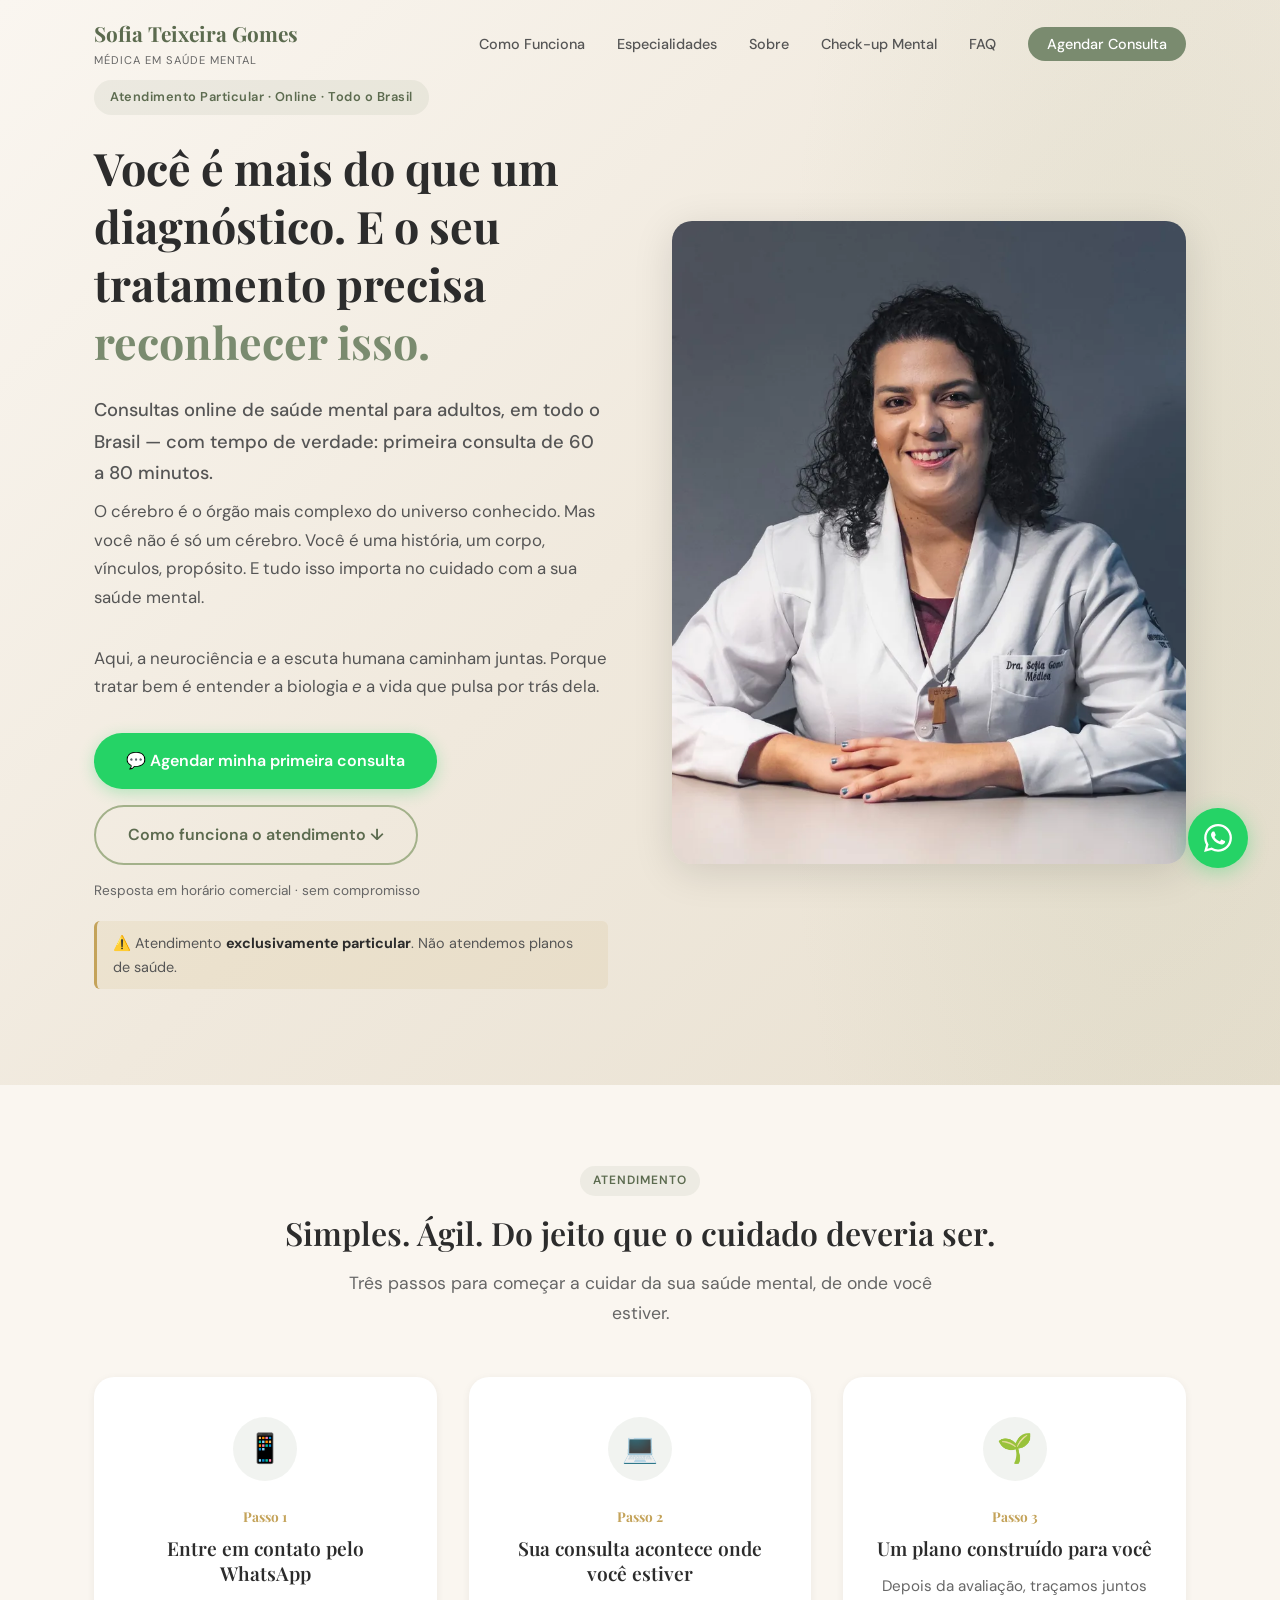
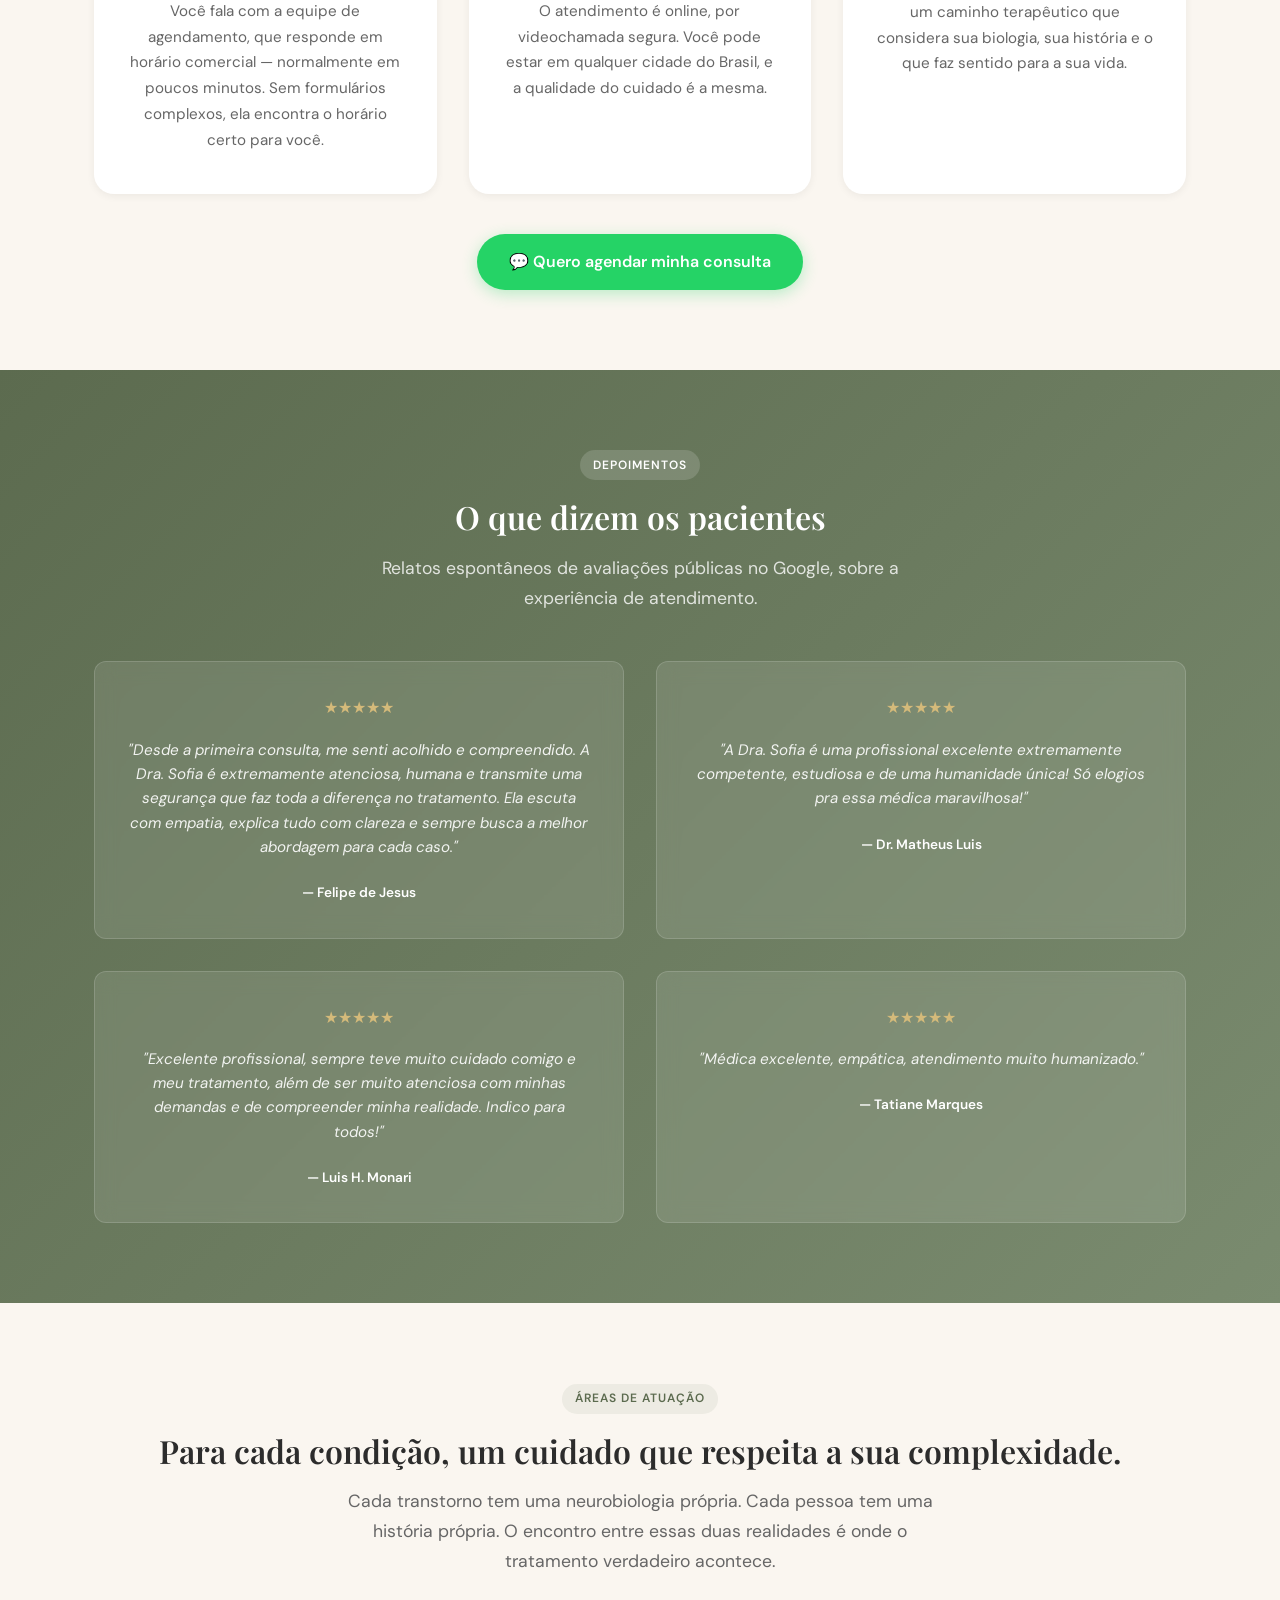
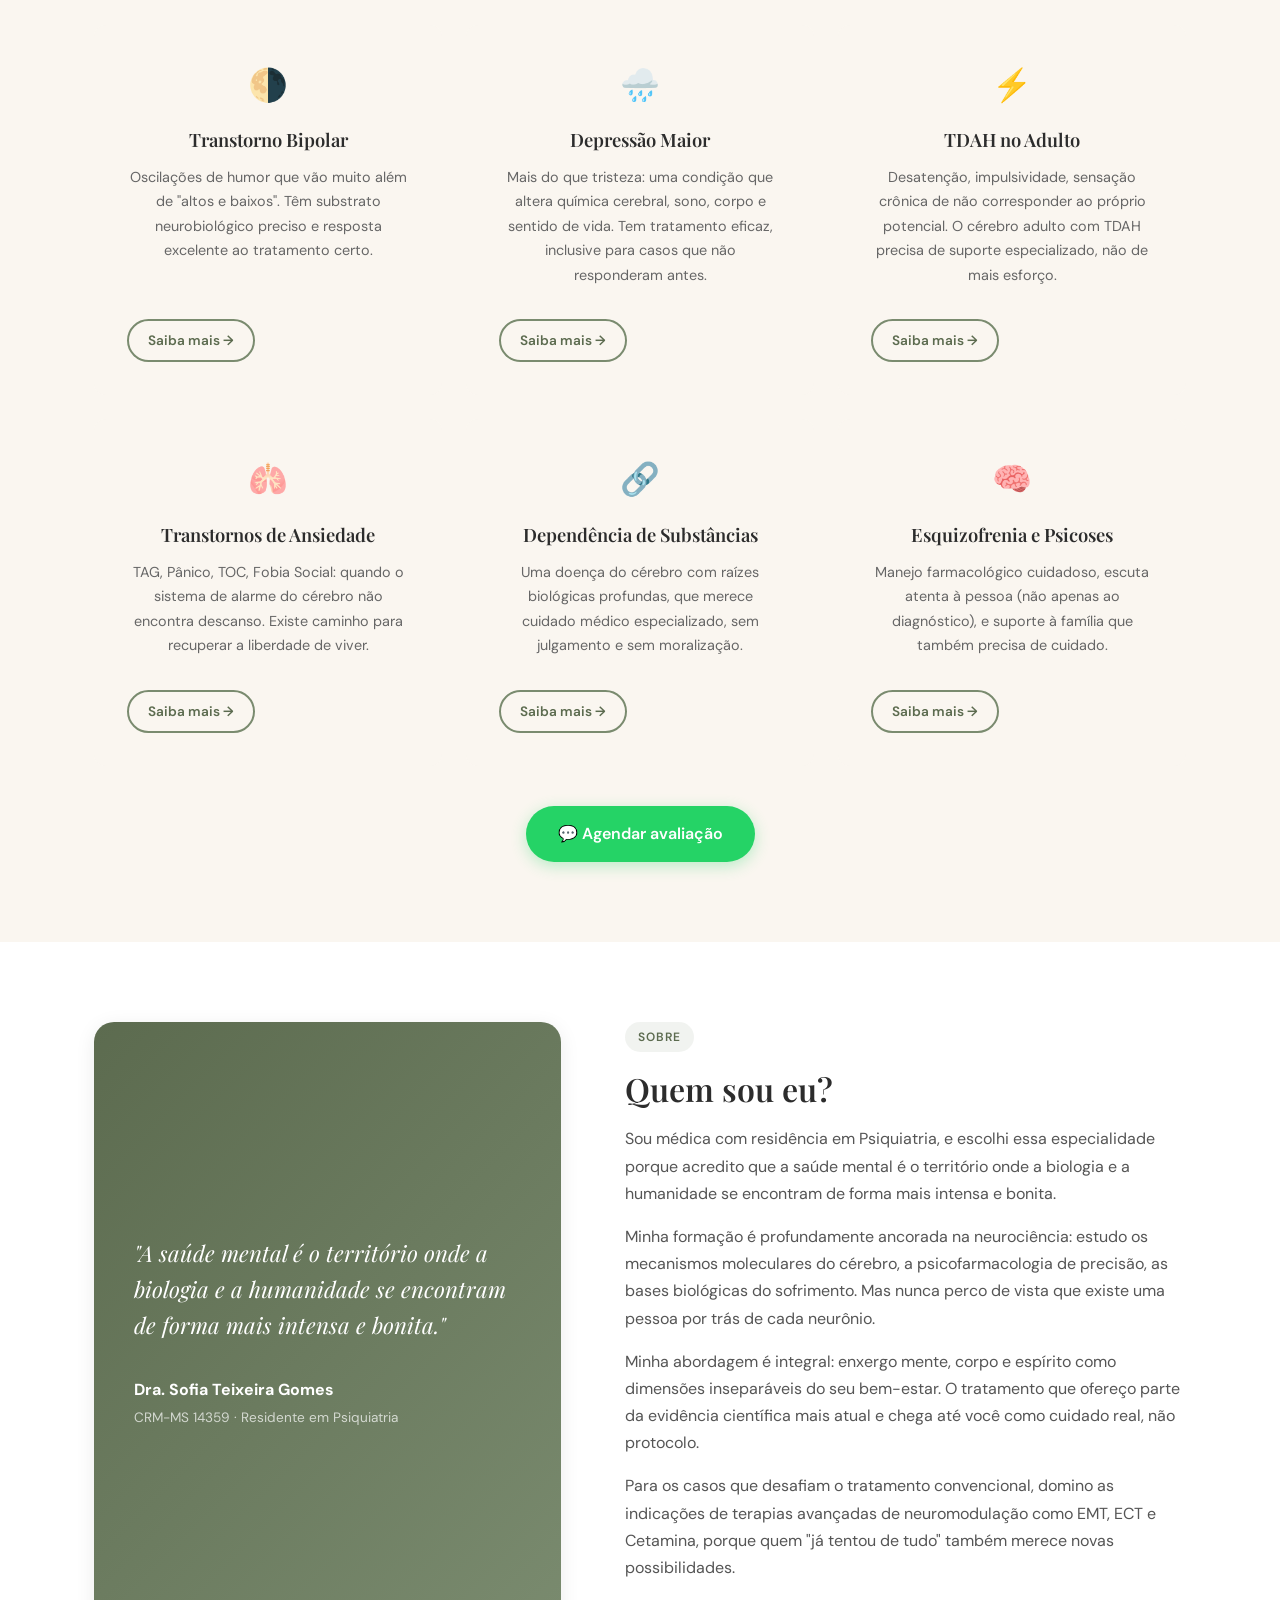
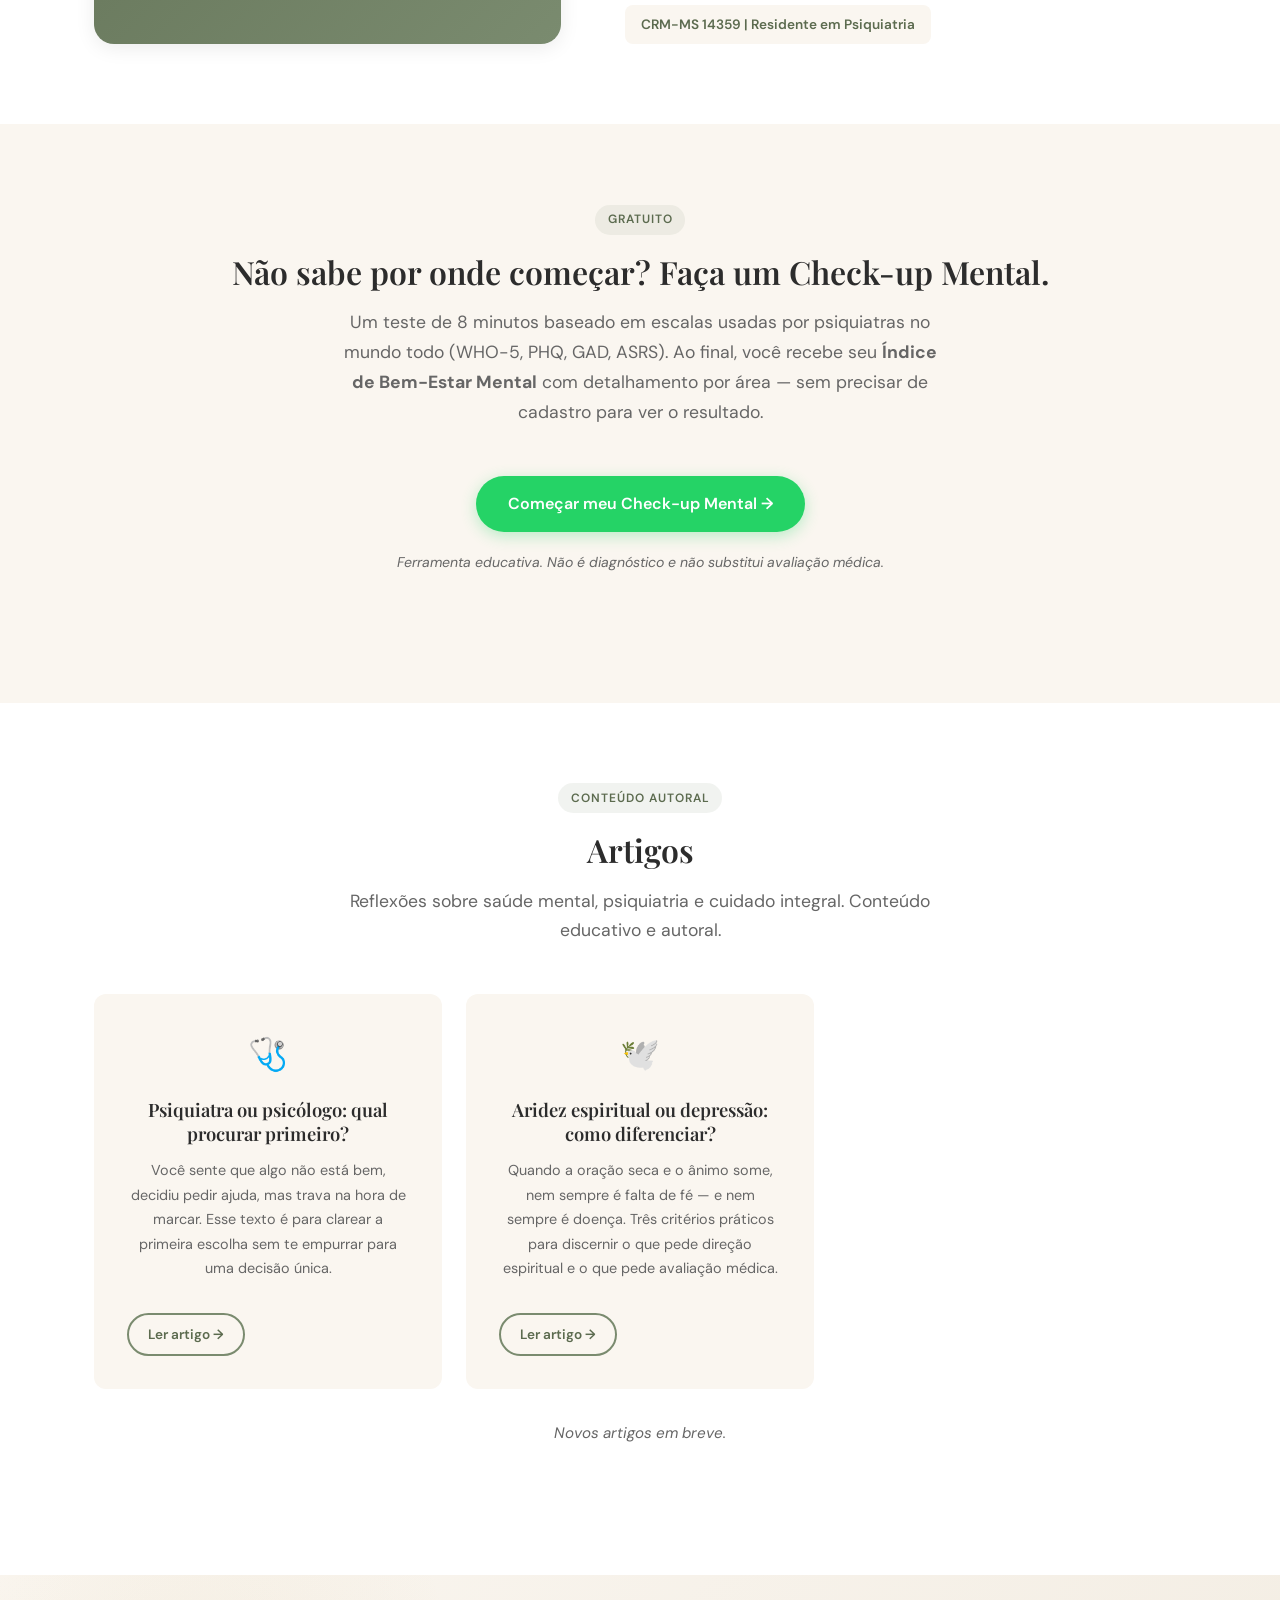
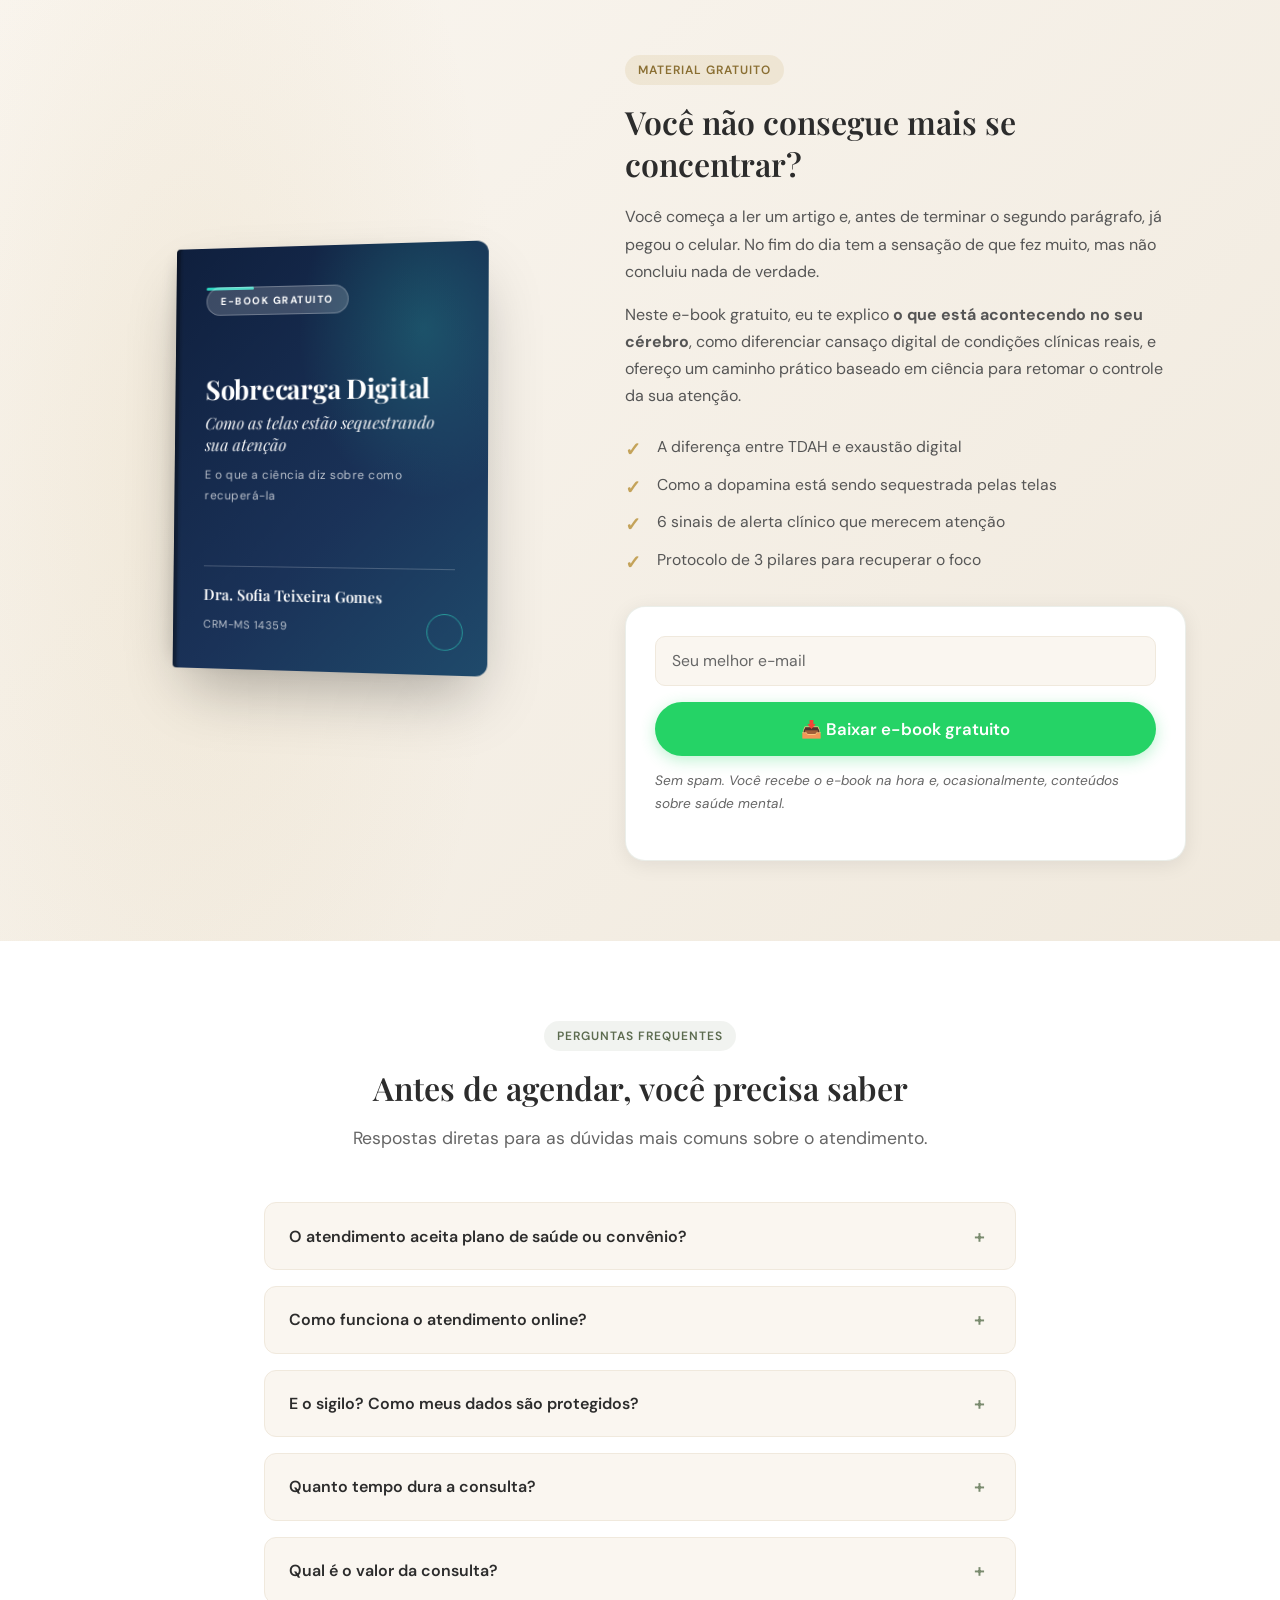
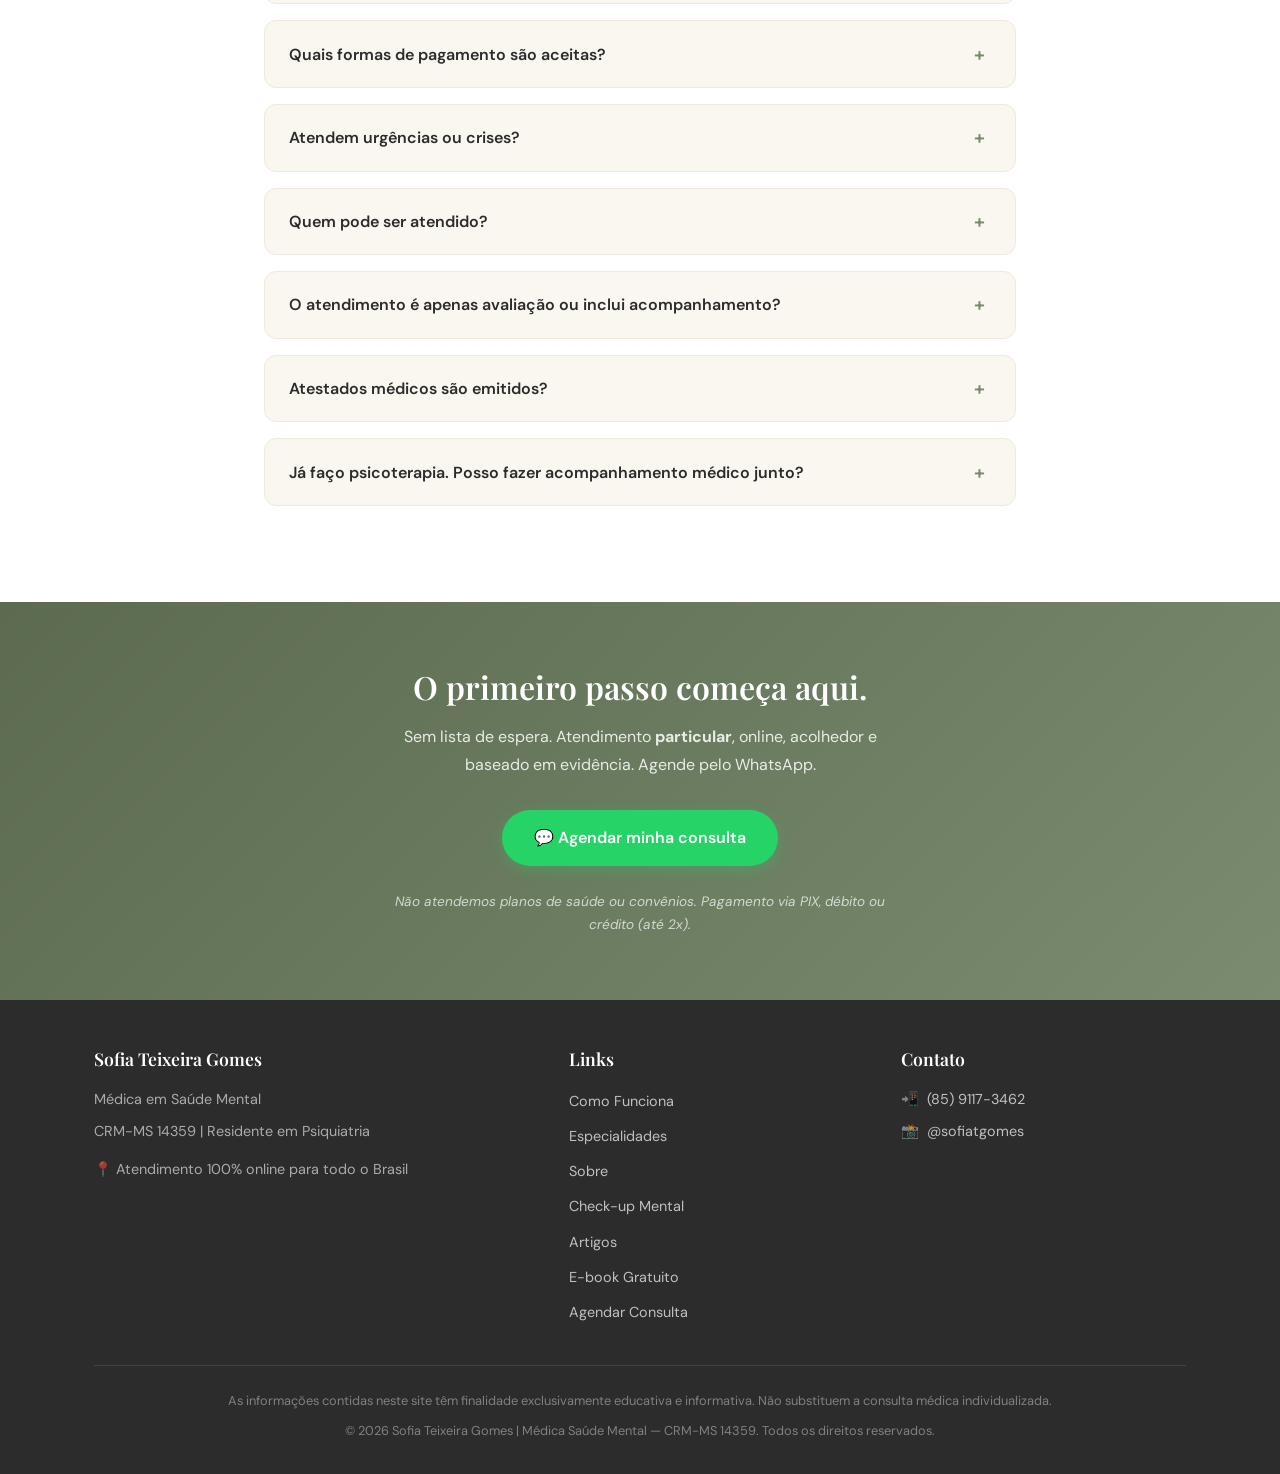
==== index.html @ b0f2d097 "fix urgente: troca WhatsApp para número da secretária (85) 9117-3462" ====
<!DOCTYPE html>
<html lang="pt-BR">
<head>
  <!-- Google Tag Manager -->
  <script>(function(w,d,s,l,i){w[l]=w[l]||[];w[l].push({'gtm.start':
  new Date().getTime(),event:'gtm.js'});var f=d.getElementsByTagName(s)[0],
  j=d.createElement(s),dl=l!='dataLayer'?'&l='+l:'';j.async=true;j.src=
  'https://www.googletagmanager.com/gtm.js?id='+i+dl;f.parentNode.insertBefore(j,f);
  })(window,document,'script','dataLayer','GTM-K9NW34VG');</script>
  <!-- End Google Tag Manager -->

  <!-- Google tag (gtag.js) — Google Ads -->
  <script async src="https://www.googletagmanager.com/gtag/js?id=AW-11124369234"></script>
  <script>
    window.dataLayer = window.dataLayer || [];
    function gtag(){dataLayer.push(arguments);}
    gtag('js', new Date());
    gtag('config', 'AW-11124369234');
  </script>
  <!-- End Google tag -->
  <meta charset="UTF-8">
  <meta name="viewport" content="width=device-width, initial-scale=1.0">
  <title>Médica em Saúde Mental | Consulta Online para Todo o Brasil | Dra. Sofia Teixeira Gomes</title>
  <meta name="description" content="Consultas online de saúde mental para adultos em todo o Brasil. Atendimento particular, primeira consulta de 60 a 80 minutos. CRM-MS 14359. Agende pelo WhatsApp.">
  <link rel="canonical" href="https://www.sofiateixeiragomes.com.br/">
  <meta property="og:title" content="Médica em Saúde Mental | Consulta Online | Dra. Sofia Teixeira Gomes">
  <meta property="og:description" content="Consultas online de saúde mental para adultos em todo o Brasil. Atendimento particular, primeira consulta de 60 a 80 minutos. CRM-MS 14359.">
  <meta property="og:type" content="website">
  <meta property="og:url" content="https://www.sofiateixeiragomes.com.br/">
  <meta property="og:image" content="https://www.sofiateixeiragomes.com.br/img/sofia-principal.jpg">
  <meta property="og:locale" content="pt_BR">
  <meta property="og:site_name" content="Dra. Sofia Teixeira Gomes | Médica em Saúde Mental">
  <meta name="twitter:card" content="summary_large_image">

  <link rel="icon" href="/img/favicon.svg" type="image/svg+xml">
  <link rel="icon" href="/img/favicon-48.png" type="image/png" sizes="48x48">
  <link rel="apple-touch-icon" href="/img/apple-touch-icon.png">

  <script type="application/ld+json">
  {
    "@context": "https://schema.org",
    "@graph": [
      {
        "@type": ["Physician", "MedicalBusiness"],
        "@id": "https://www.sofiateixeiragomes.com.br/#medica",
        "name": "Dra. Sofia Teixeira Gomes",
        "description": "Médica em saúde mental com residência em Psiquiatria. Atendimento online particular para adultos em todo o Brasil, com abordagem neurobiológica e integral.",
        "identifier": "CRM-MS 14359",
        "url": "https://www.sofiateixeiragomes.com.br/",
        "image": "https://www.sofiateixeiragomes.com.br/img/sofia-principal.jpg",
        "telephone": "+55-85-9117-3462",
        "areaServed": { "@type": "Country", "name": "Brasil" },
        "availableLanguage": "pt-BR",
        "paymentAccepted": "PIX, cartão de crédito, cartão de débito",
        "sameAs": ["https://www.instagram.com/sofiatgomes/"]
      },
      {
        "@type": "FAQPage",
        "mainEntity": [
          {
            "@type": "Question",
            "name": "O atendimento aceita plano de saúde ou convênio?",
            "acceptedAnswer": { "@type": "Answer", "text": "Não. O atendimento é exclusivamente particular, sem cobertura de planos de saúde, convênios ou reembolso direto. Após a consulta, você recebe um recibo médico nominal que pode ser usado para dedução no Imposto de Renda como despesa médica." }
          },
          {
            "@type": "Question",
            "name": "Como funciona o atendimento online?",
            "acceptedAnswer": { "@type": "Answer", "text": "A consulta acontece por videochamada segura. Após o agendamento via WhatsApp, você recebe o link da plataforma de telemedicina, instruções e horário confirmado. Não precisa baixar aplicativo: funciona no navegador do celular ou computador." }
          },
          {
            "@type": "Question",
            "name": "E o sigilo? Como meus dados são protegidos?",
            "acceptedAnswer": { "@type": "Answer", "text": "Tudo que é compartilhado em consulta está protegido pelo sigilo médico. As videochamadas usam plataforma de telemedicina criptografada, em conformidade com a LGPD. O prontuário é digital e seguro, e nada é gravado." }
          },
          {
            "@type": "Question",
            "name": "Quanto tempo dura a consulta?",
            "acceptedAnswer": { "@type": "Answer", "text": "A primeira consulta dura cerca de 60 a 80 minutos, para uma avaliação completa. As consultas de retorno duram em média 40 a 50 minutos, dependendo da complexidade do caso." }
          },
          {
            "@type": "Question",
            "name": "Qual é o valor da consulta?",
            "acceptedAnswer": { "@type": "Answer", "text": "O investimento é compatível com consultas particulares de especialista e inclui primeira consulta de 60 a 80 minutos e acompanhamento próximo entre retornos. O valor exato é informado no primeiro contato pelo WhatsApp, antes de qualquer compromisso." }
          },
          {
            "@type": "Question",
            "name": "Quais formas de pagamento são aceitas?",
            "acceptedAnswer": { "@type": "Answer", "text": "PIX, cartão de crédito (à vista ou parcelado em até 2x sem juros) e cartão de débito. O pagamento é confirmado antes da consulta." }
          },
          {
            "@type": "Question",
            "name": "Atendem urgências ou crises?",
            "acceptedAnswer": { "@type": "Answer", "text": "Não. O atendimento é eletivo, com hora marcada. Em casos de crise, ideação suicida ou risco imediato, procure um pronto-socorro psiquiátrico ou ligue para o CVV (188), disponível 24h gratuitamente." }
          },
          {
            "@type": "Question",
            "name": "Quem pode ser atendido?",
            "acceptedAnswer": { "@type": "Answer", "text": "O atendimento é exclusivamente para adultos (a partir de 18 anos), em qualquer cidade do Brasil. Não são realizadas consultas pediátricas, infantojuvenis, nem laudos para concursos públicos." }
          },
          {
            "@type": "Question",
            "name": "O atendimento é apenas avaliação ou inclui acompanhamento?",
            "acceptedAnswer": { "@type": "Answer", "text": "Inclui acompanhamento. Alguns casos precisam de retornos próximos no início (a cada 2 a 4 semanas), outros entram em manutenção (retornos a cada 2 ou 3 meses). O plano é sempre individualizado." }
          },
          {
            "@type": "Question",
            "name": "Atestados médicos são emitidos?",
            "acceptedAnswer": { "@type": "Answer", "text": "Sim, quando há indicação clínica, sempre a partir da avaliação médica, com o tempo de afastamento adequado ao quadro. Não são emitidos atestados sem consulta ou sem respaldo clínico." }
          },
          {
            "@type": "Question",
            "name": "Já faço psicoterapia. Posso fazer acompanhamento médico junto?",
            "acceptedAnswer": { "@type": "Answer", "text": "Sim, e é o ideal. A psiquiatria cuida da biologia e a psicoterapia trabalha narrativa, padrões e estratégias. Quando você já tem psicólogo(a), o trabalho é feito em diálogo sempre que houver autorização." }
          }
        ]
      }
    ]
  }
  </script>

  <!-- Performance: preconnect ao Google Fonts pra reduzir tempo de carregamento -->
  <link rel="preconnect" href="https://fonts.googleapis.com">
  <link rel="preconnect" href="https://fonts.gstatic.com" crossorigin>
  <link rel="preload" as="image" href="img/sofia-principal-800.webp" fetchpriority="high">

  <link href="https://fonts.googleapis.com/css2?family=Playfair+Display:ital,wght@0,600;0,700;1,400&family=DM+Sans:wght@400;500;600;700&display=swap" rel="stylesheet">
  <link rel="stylesheet" href="css/style.css">
</head>
<body>
  <!-- Google Tag Manager (noscript) -->
  <noscript><iframe src="https://www.googletagmanager.com/ns.html?id=GTM-K9NW34VG"
  height="0" width="0" style="display:none;visibility:hidden"></iframe></noscript>
  <!-- End Google Tag Manager (noscript) -->

  <!-- Navbar -->
  <nav class="navbar">
    <div class="container">
      <a href="index.html" class="navbar-brand">
        Sofia Teixeira Gomes
        <span>Médica em Saúde Mental</span>
      </a>
      <ul class="nav-links">
        <li><a href="#como-funciona">Como Funciona</a></li>
        <li><a href="#especialidades">Especialidades</a></li>
        <li><a href="#sobre">Sobre</a></li>
        <li><a href="check-up-mental/">Check-up Mental</a></li>
        <li><a href="#faq">FAQ</a></li>
        <li><a href="https://wa.me/558591173462?text=Ol%C3%A1!%20Vi%20no%20site%20que%20o%20atendimento%20%C3%A9%20particular%20e%20gostaria%20de%20agendar%20uma%20consulta." class="nav-cta" target="_blank">Agendar Consulta</a></li>
      </ul>
      <button class="hamburger" aria-label="Menu">
        <span></span><span></span><span></span>
      </button>
    </div>
  </nav>

  <!-- Mobile Nav -->
  <div class="mobile-nav">
    <a href="#como-funciona">Como Funciona</a>
    <a href="#especialidades">Especialidades</a>
    <a href="#sobre">Sobre</a>
    <a href="check-up-mental/">Check-up Mental</a>
    <a href="#faq">FAQ</a>
    <a href="https://wa.me/558591173462?text=Ol%C3%A1!%20Vi%20no%20site%20que%20o%20atendimento%20%C3%A9%20particular%20e%20gostaria%20de%20agendar%20uma%20consulta." target="_blank">Agendar Consulta</a>
  </div>

  <!-- Hero -->
  <section class="hero">
    <div class="container">
      <div class="hero-content">
        <span class="hero-badge">Atendimento Particular · Online · Todo o Brasil</span>
        <h1>Você é mais do que um diagnóstico. E o seu tratamento precisa <em>reconhecer isso.</em></h1>
        <p class="hero-subtitle">Consultas online de saúde mental para adultos, em todo o Brasil — com tempo de verdade: primeira consulta de 60 a 80 minutos.</p>
        <p class="hero-text">O cérebro é o órgão mais complexo do universo conhecido. Mas você não é só um cérebro. Você é uma história, um corpo, vínculos, propósito. E tudo isso importa no cuidado com a sua saúde mental.</p>
        <p class="hero-text">Aqui, a neurociência e a escuta humana caminham juntas. Porque tratar bem é entender a biologia <em>e</em> a vida que pulsa por trás dela.</p>
        <div class="btn-group">
          <a href="https://wa.me/558591173462?text=Ol%C3%A1!%20Vi%20no%20site%20que%20o%20atendimento%20%C3%A9%20particular%20e%20gostaria%20de%20agendar%20uma%20consulta." class="btn btn-primary" target="_blank">💬 Agendar minha primeira consulta</a>
          <a href="#como-funciona" class="btn btn-secondary">Como funciona o atendimento ↓</a>
        </div>
        <p class="hero-cta-note">Resposta em horário comercial · sem compromisso</p>
        <p class="hero-private-notice">⚠️ Atendimento <strong>exclusivamente particular</strong>. Não atendemos planos de saúde.</p>
      </div>
      <div class="hero-image">
        <img src="img/sofia-principal-800.webp" alt="Dra. Sofia Teixeira Gomes, Médica em Saúde Mental, atendimento online" class="hero-img" width="800" height="1000" fetchpriority="high" decoding="async">
      </div>
    </div>
  </section>

  <!-- Como Funciona -->
  <section class="steps" id="como-funciona">
    <div class="container text-center">
      <span class="section-badge">Atendimento</span>
      <h2 class="section-title">Simples. Ágil. Do jeito que o cuidado deveria ser.</h2>
      <p class="section-subtitle">Três passos para começar a cuidar da sua saúde mental, de onde você estiver.</p>
      <div class="steps-grid">
        <div class="step-card">
          <div class="step-icon">📱</div>
          <div class="step-number">Passo 1</div>
          <h3>Entre em contato pelo WhatsApp</h3>
          <p>Você fala com a equipe de agendamento, que responde em horário comercial — normalmente em poucos minutos. Sem formulários complexos, ela encontra o horário certo para você.</p>
        </div>
        <div class="step-card">
          <div class="step-icon">💻</div>
          <div class="step-number">Passo 2</div>
          <h3>Sua consulta acontece onde você estiver</h3>
          <p>O atendimento é online, por videochamada segura. Você pode estar em qualquer cidade do Brasil, e a qualidade do cuidado é a mesma.</p>
        </div>
        <div class="step-card">
          <div class="step-icon">🌱</div>
          <div class="step-number">Passo 3</div>
          <h3>Um plano construído para você</h3>
          <p>Depois da avaliação, traçamos juntos um caminho terapêutico que considera sua biologia, sua história e o que faz sentido para a sua vida.</p>
        </div>
      </div>
      <div style="margin-top: 2.5rem;">
        <a href="https://wa.me/558591173462?text=Ol%C3%A1!%20Vi%20no%20site%20que%20o%20atendimento%20%C3%A9%20particular%20e%20gostaria%20de%20agendar%20uma%20consulta." class="btn btn-primary" target="_blank">💬 Quero agendar minha consulta</a>
      </div>
    </div>
  </section>

  <!-- Depoimentos -->
  <section class="testimonials" id="depoimentos">
    <div class="container text-center">
      <span class="section-badge">Depoimentos</span>
      <h2 class="section-title">O que dizem os pacientes</h2>
      <p class="section-subtitle">Relatos espontâneos de avaliações públicas no Google, sobre a experiência de atendimento.</p>
      <div class="testimonials-grid">
        <div class="testimonial-card">
          <div class="testimonial-stars">★★★★★</div>
          <p>"Desde a primeira consulta, me senti acolhido e compreendido. A Dra. Sofia é extremamente atenciosa, humana e transmite uma segurança que faz toda a diferença no tratamento. Ela escuta com empatia, explica tudo com clareza e sempre busca a melhor abordagem para cada caso."</p>
          <span class="testimonial-author">— Felipe de Jesus</span>
        </div>
        <div class="testimonial-card">
          <div class="testimonial-stars">★★★★★</div>
          <p>"A Dra. Sofia é uma profissional excelente extremamente competente, estudiosa e de uma humanidade única! Só elogios pra essa médica maravilhosa!"</p>
          <span class="testimonial-author">— Dr. Matheus Luis</span>
        </div>
        <div class="testimonial-card">
          <div class="testimonial-stars">★★★★★</div>
          <p>"Excelente profissional, sempre teve muito cuidado comigo e meu tratamento, além de ser muito atenciosa com minhas demandas e de compreender minha realidade. Indico para todos!"</p>
          <span class="testimonial-author">— Luis H. Monari</span>
        </div>
        <div class="testimonial-card">
          <div class="testimonial-stars">★★★★★</div>
          <p>"Médica excelente, empática, atendimento muito humanizado."</p>
          <span class="testimonial-author">— Tatiane Marques</span>
        </div>
      </div>
    </div>
  </section>

  <!-- Especialidades -->
  <section class="specialties" id="especialidades" style="background: var(--cream);">
    <div class="container text-center">
      <span class="section-badge">Áreas de Atuação</span>
      <h2 class="section-title">Para cada condição, um cuidado que respeita a sua complexidade.</h2>
      <p class="section-subtitle">Cada transtorno tem uma neurobiologia própria. Cada pessoa tem uma história própria. O encontro entre essas duas realidades é onde o tratamento verdadeiro acontece.</p>
      <div class="specialties-grid">

        <div class="specialty-card">
          <div class="specialty-icon">🌗</div>
          <h3>Transtorno Bipolar</h3>
          <p>Oscilações de humor que vão muito além de "altos e baixos". Têm substrato neurobiológico preciso e resposta excelente ao tratamento certo.</p>
          <a href="especialidades/transtorno-bipolar.html" class="btn btn-outline">Saiba mais →</a>
        </div>

        <div class="specialty-card">
          <div class="specialty-icon">🌧️</div>
          <h3>Depressão Maior</h3>
          <p>Mais do que tristeza: uma condição que altera química cerebral, sono, corpo e sentido de vida. Tem tratamento eficaz, inclusive para casos que não responderam antes.</p>
          <a href="especialidades/depressao.html" class="btn btn-outline">Saiba mais →</a>
        </div>

        <div class="specialty-card">
          <div class="specialty-icon">⚡</div>
          <h3>TDAH no Adulto</h3>
          <p>Desatenção, impulsividade, sensação crônica de não corresponder ao próprio potencial. O cérebro adulto com TDAH precisa de suporte especializado, não de mais esforço.</p>
          <a href="especialidades/tdah-adulto.html" class="btn btn-outline">Saiba mais →</a>
        </div>

        <div class="specialty-card">
          <div class="specialty-icon">🫁</div>
          <h3>Transtornos de Ansiedade</h3>
          <p>TAG, Pânico, TOC, Fobia Social: quando o sistema de alarme do cérebro não encontra descanso. Existe caminho para recuperar a liberdade de viver.</p>
          <a href="especialidades/ansiedade.html" class="btn btn-outline">Saiba mais →</a>
        </div>

        <div class="specialty-card">
          <div class="specialty-icon">🔗</div>
          <h3>Dependência de Substâncias</h3>
          <p>Uma doença do cérebro com raízes biológicas profundas, que merece cuidado médico especializado, sem julgamento e sem moralização.</p>
          <a href="especialidades/dependencia-quimica.html" class="btn btn-outline">Saiba mais →</a>
        </div>

        <div class="specialty-card">
          <div class="specialty-icon">🧠</div>
          <h3>Esquizofrenia e Psicoses</h3>
          <p>Manejo farmacológico cuidadoso, escuta atenta à pessoa (não apenas ao diagnóstico), e suporte à família que também precisa de cuidado.</p>
          <a href="especialidades/esquizofrenia-psicose.html" class="btn btn-outline">Saiba mais →</a>
        </div>

      </div>
      <div style="margin-top: 2.5rem;">
        <a href="https://wa.me/558591173462?text=Ol%C3%A1!%20Vi%20no%20site%20que%20o%20atendimento%20%C3%A9%20particular%20e%20gostaria%20de%20agendar%20uma%20consulta." class="btn btn-primary" target="_blank">💬 Agendar avaliação</a>
      </div>
    </div>
  </section>

  <!-- Sobre -->
  <section class="about" id="sobre">
    <div class="container">
      <div class="about-grid">
        <div class="about-quote-box">
          <blockquote>"A saúde mental é o território onde a biologia e a humanidade se encontram de forma mais intensa e bonita."</blockquote>
          <div class="about-quote-details">
            <span class="about-quote-name">Dra. Sofia Teixeira Gomes</span>
            <span class="about-quote-role">CRM-MS 14359 · Residente em Psiquiatria</span>
          </div>
        </div>
        <div>
          <span class="section-badge">Sobre</span>
          <h2 class="section-title">Quem sou eu?</h2>
          <p>Sou médica com residência em Psiquiatria, e escolhi essa especialidade porque acredito que a saúde mental é o território onde a biologia e a humanidade se encontram de forma mais intensa e bonita.</p>
          <p>Minha formação é profundamente ancorada na neurociência: estudo os mecanismos moleculares do cérebro, a psicofarmacologia de precisão, as bases biológicas do sofrimento. Mas nunca perco de vista que existe uma pessoa por trás de cada neurônio.</p>
          <p>Minha abordagem é integral: enxergo mente, corpo e espírito como dimensões inseparáveis do seu bem-estar. O tratamento que ofereço parte da evidência científica mais atual e chega até você como cuidado real, não protocolo.</p>
          <p>Para os casos que desafiam o tratamento convencional, domino as indicações de terapias avançadas de neuromodulação como EMT, ECT e Cetamina, porque quem "já tentou de tudo" também merece novas possibilidades.</p>
          <span class="about-credentials">CRM-MS 14359 | Residente em Psiquiatria</span>
        </div>
      </div>
    </div>
  </section>

  <!-- Check-up Mental -->
  <section class="specialties" id="checkup" style="background: var(--cream);">
    <div class="container text-center">
      <span class="section-badge">Gratuito</span>
      <h2 class="section-title">Não sabe por onde começar? Faça um Check-up Mental.</h2>
      <p class="section-subtitle">Um teste de 8 minutos baseado em escalas usadas por psiquiatras no mundo todo (WHO-5, PHQ, GAD, ASRS). Ao final, você recebe seu <strong>Índice de Bem-Estar Mental</strong> com detalhamento por área — sem precisar de cadastro para ver o resultado.</p>
      <a href="check-up-mental/" class="btn btn-primary">Começar meu Check-up Mental →</a>
      <p class="section-subtitle" style="margin-top: 1.2rem; font-size: 0.88rem; font-style: italic;">Ferramenta educativa. Não é diagnóstico e não substitui avaliação médica.</p>
    </div>
  </section>

  <!-- Artigos -->
  <section class="specialties" id="artigos" style="background: var(--white);">
    <div class="container text-center">
      <span class="section-badge">Conteúdo Autoral</span>
      <h2 class="section-title">Artigos</h2>
      <p class="section-subtitle">Reflexões sobre saúde mental, psiquiatria e cuidado integral. Conteúdo educativo e autoral.</p>
      <div class="specialties-grid">

        <div class="specialty-card" style="background: var(--cream);">
          <div class="specialty-icon">🩺</div>
          <h3>Psiquiatra ou psicólogo: qual procurar primeiro?</h3>
          <p>Você sente que algo não está bem, decidiu pedir ajuda, mas trava na hora de marcar. Esse texto é para clarear a primeira escolha sem te empurrar para uma decisão única.</p>
          <a href="artigos/psiquiatra-ou-psicologo/" class="btn btn-outline">Ler artigo →</a>
        </div>

        <div class="specialty-card" style="background: var(--cream);">
          <div class="specialty-icon">🕊️</div>
          <h3>Aridez espiritual ou depressão: como diferenciar?</h3>
          <p>Quando a oração seca e o ânimo some, nem sempre é falta de fé — e nem sempre é doença. Três critérios práticos para discernir o que pede direção espiritual e o que pede avaliação médica.</p>
          <a href="artigos/aridez-espiritual-ou-depressao/" class="btn btn-outline">Ler artigo →</a>
        </div>

      </div>
      <p class="section-subtitle" style="margin-top: 2rem; font-size: 0.95rem; font-style: italic;">Novos artigos em breve.</p>
    </div>
  </section>

  <!-- E-book Lead Magnet -->
  <section class="ebook-section" id="ebook">
    <div class="container">
      <div class="ebook-grid">
        <div class="ebook-mockup-wrapper">
          <div class="ebook-mockup">
            <div class="ebook-cover">
              <span class="ebook-cover-badge">E-book Gratuito</span>
              <div class="ebook-cover-content">
                <h3>Sobrecarga Digital</h3>
                <p class="ebook-cover-subtitle">Como as telas estão sequestrando sua atenção</p>
                <span class="ebook-cover-meta">E o que a ciência diz sobre como recuperá-la</span>
              </div>
              <div class="ebook-cover-author">
                <span class="name">Dra. Sofia Teixeira Gomes</span>
                <span class="role">CRM-MS 14359</span>
              </div>
              <div class="ebook-cover-decoration"></div>
            </div>
            <div class="ebook-spine"></div>
          </div>
        </div>

        <div class="ebook-content">
          <span class="section-badge">Material Gratuito</span>
          <h2 class="section-title">Você não consegue mais se concentrar?</h2>
          <p>Você começa a ler um artigo e, antes de terminar o segundo parágrafo, já pegou o celular. No fim do dia tem a sensação de que fez muito, mas não concluiu nada de verdade.</p>
          <p>Neste e-book gratuito, eu te explico <strong>o que está acontecendo no seu cérebro</strong>, como diferenciar cansaço digital de condições clínicas reais, e ofereço um caminho prático baseado em ciência para retomar o controle da sua atenção.</p>

          <ul class="ebook-features">
            <li>A diferença entre TDAH e exaustão digital</li>
            <li>Como a dopamina está sendo sequestrada pelas telas</li>
            <li>6 sinais de alerta clínico que merecem atenção</li>
            <li>Protocolo de 3 pilares para recuperar o foco</li>
          </ul>

          <!-- Formulário envia direto pra lista do Brevo (Newsletter) -->
          <form class="ebook-form"
                id="ebook-form"
                data-brevo-action="https://a3e3e2c8.sibforms.com/serve/[base64]"
                data-redirect="obrigado-ebook.html">
            <div class="ebook-form-row">
              <input type="email" name="EMAIL" placeholder="Seu melhor e-mail" required aria-label="Seu e-mail">
            </div>
            <!-- Honeypot anti-bot do Brevo (deve ficar vazio) -->
            <input type="text" name="email_address_check" value="" class="input--hidden" tabindex="-1" autocomplete="off" aria-hidden="true">
            <input type="hidden" name="locale" value="pt">
            <button type="submit" class="btn btn-primary ebook-cta-btn">
              📥 Baixar e-book gratuito
            </button>
            <p class="ebook-disclaimer">Sem spam. Você recebe o e-book na hora e, ocasionalmente, conteúdos sobre saúde mental.</p>
          </form>
        </div>
      </div>
    </div>
  </section>

  <!-- FAQ -->
  <section class="faq home-faq" id="faq">
    <div class="container">
      <div class="text-center" style="margin-bottom: 2.5rem;">
        <span class="section-badge">Perguntas Frequentes</span>
        <h2 class="section-title">Antes de agendar, você precisa saber</h2>
        <p class="section-subtitle">Respostas diretas para as dúvidas mais comuns sobre o atendimento.</p>
      </div>

      <div class="faq-item">
        <button class="faq-question">
          O atendimento aceita plano de saúde ou convênio?
          <span class="faq-icon">+</span>
        </button>
        <div class="faq-answer">
          <div class="faq-answer-inner">
            Não. O atendimento é exclusivamente <strong>particular</strong>, sem cobertura de planos de saúde, convênios ou reembolso direto. Essa escolha permite oferecer consultas mais longas, acompanhamento próximo entre retornos e disponibilidade real para o seu caso, coisas que o modelo de convênio dificilmente sustenta.
            <br><br>
            Após a consulta, você recebe um <strong>recibo médico nominal</strong> que pode ser usado para dedução no Imposto de Renda como despesa médica.
          </div>
        </div>
      </div>

      <div class="faq-item">
        <button class="faq-question">
          Como funciona o atendimento online?
          <span class="faq-icon">+</span>
        </button>
        <div class="faq-answer">
          <div class="faq-answer-inner">
            A consulta acontece por <strong>videochamada segura</strong>. Após o agendamento via WhatsApp, você recebe o link da plataforma de telemedicina, instruções e horário confirmado. No dia, basta entrar pelo link no horário marcado. Não precisa baixar aplicativo: funciona no navegador do celular ou computador.
          </div>
        </div>
      </div>

      <div class="faq-item">
        <button class="faq-question">
          E o sigilo? Como meus dados são protegidos?
          <span class="faq-icon">+</span>
        </button>
        <div class="faq-answer">
          <div class="faq-answer-inner">
            Tudo que é compartilhado em consulta está protegido pelo <strong>sigilo médico</strong>, princípio ético fundamental da medicina regulamentado pelo Conselho Federal de Medicina. Nenhuma informação clínica é compartilhada com terceiros sem sua autorização expressa por escrito.
            <br><br>
            Tecnicamente, as videochamadas usam <strong>plataforma de telemedicina criptografada</strong>, em conformidade com a LGPD (Lei Geral de Proteção de Dados). O prontuário é digital, seguro, e somente eu tenho acesso. Nada é gravado.
            <br><br>
            <em>Nem mesmo familiares têm acesso ao conteúdo das consultas, salvo nos casos previstos em lei.</em>
          </div>
        </div>
      </div>

      <div class="faq-item">
        <button class="faq-question">
          Quanto tempo dura a consulta?
          <span class="faq-icon">+</span>
        </button>
        <div class="faq-answer">
          <div class="faq-answer-inner">
            A <strong>primeira consulta</strong> dura cerca de 60 a 80 minutos. É o tempo necessário para uma avaliação completa da sua história, sintomas, contexto e construção do plano terapêutico. As <strong>consultas de retorno</strong> duram em média 40 a 50 minutos, dependendo da complexidade do caso.
          </div>
        </div>
      </div>

      <div class="faq-item">
        <button class="faq-question">
          Qual é o valor da consulta?
          <span class="faq-icon">+</span>
        </button>
        <div class="faq-answer">
          <div class="faq-answer-inner">
            O investimento é compatível com consultas particulares de especialista e inclui a <strong>primeira consulta de 60 a 80 minutos</strong> e acompanhamento próximo entre os retornos. O valor exato é informado no primeiro contato pelo WhatsApp, <strong>antes de qualquer compromisso</strong> — você pergunta, recebe a informação completa e decide com calma.
          </div>
        </div>
      </div>

      <div class="faq-item">
        <button class="faq-question">
          Quais formas de pagamento são aceitas?
          <span class="faq-icon">+</span>
        </button>
        <div class="faq-answer">
          <div class="faq-answer-inner">
            PIX, cartão de crédito (à vista ou parcelado em até 2x sem juros) e cartão de débito. O pagamento é confirmado antes da consulta. O valor é informado pelo WhatsApp no momento do agendamento, junto com a apresentação do plano de cuidado proposto.
          </div>
        </div>
      </div>

      <div class="faq-item">
        <button class="faq-question">
          Atendem urgências ou crises?
          <span class="faq-icon">+</span>
        </button>
        <div class="faq-answer">
          <div class="faq-answer-inner">
            <strong>Não.</strong> O atendimento é eletivo, com hora marcada. Não é serviço de emergência psiquiátrica. Em casos de crise, ideação suicida ou risco imediato, procure um <strong>pronto-socorro psiquiátrico</strong> ou ligue para o <strong>CVV (188)</strong>, disponível 24h gratuitamente. Após a estabilização, podemos iniciar acompanhamento.
          </div>
        </div>
      </div>

      <div class="faq-item">
        <button class="faq-question">
          Quem pode ser atendido?
          <span class="faq-icon">+</span>
        </button>
        <div class="faq-answer">
          <div class="faq-answer-inner">
            O atendimento é exclusivamente para <strong>adultos (a partir de 18 anos)</strong>, em qualquer cidade do Brasil. Não realizo consultas pediátricas, infantojuvenis, nem laudos para concursos públicos.
          </div>
        </div>
      </div>

      <div class="faq-item">
        <button class="faq-question">
          O atendimento é apenas avaliação ou inclui acompanhamento?
          <span class="faq-icon">+</span>
        </button>
        <div class="faq-answer">
          <div class="faq-answer-inner">
            Inclui acompanhamento. Cada caso tem seu ritmo: alguns precisam de retornos próximos no início (a cada 2 a 4 semanas), outros já entram em manutenção (retornos a cada 2 ou 3 meses). O combinado é sempre individualizado e discutido junto com você.
          </div>
        </div>
      </div>

      <div class="faq-item">
        <button class="faq-question">
          Atestados médicos são emitidos?
          <span class="faq-icon">+</span>
        </button>
        <div class="faq-answer">
          <div class="faq-answer-inner">
            Sim. <strong>Atestado é um direito do paciente</strong>, e quando há indicação clínica, ele é emitido. Sempre <strong>a partir da avaliação médica</strong>, com o tempo de afastamento adequado ao seu quadro.
            <br><br>
            O que <em>não</em> faço: emitir atestado sem consulta, ou para situações que não tenham respaldo clínico. Atestado é um documento médico-legal, e preciso poder sustentar o que assino.
          </div>
        </div>
      </div>

      <div class="faq-item">
        <button class="faq-question">
          Já faço psicoterapia. Posso fazer acompanhamento médico junto?
          <span class="faq-icon">+</span>
        </button>
        <div class="faq-answer">
          <div class="faq-answer-inner">
            Sim, e é o ideal. A psiquiatria cuida da biologia (medicação quando necessária, neuromodulação, manejo dos sintomas); a psicoterapia trabalha narrativa, padrões e estratégias. Quando você já tem psicólogo(a), trabalho em diálogo com ele(a) sempre que houver autorização. É o padrão ouro de cuidado.
          </div>
        </div>
      </div>

    </div>
  </section>

  <!-- CTA Final -->
  <section class="cta-section">
    <div class="container">
      <h2>O primeiro passo começa aqui.</h2>
      <p>Sem lista de espera. Atendimento <strong>particular</strong>, online, acolhedor e baseado em evidência. Agende pelo WhatsApp.</p>
      <a href="https://wa.me/558591173462?text=Ol%C3%A1!%20Vi%20no%20site%20que%20o%20atendimento%20%C3%A9%20particular%20e%20gostaria%20de%20agendar%20uma%20consulta." class="btn btn-primary" target="_blank">💬 Agendar minha consulta</a>
      <p class="cta-disclaimer">Não atendemos planos de saúde ou convênios. Pagamento via PIX, débito ou crédito (até 2x).</p>
    </div>
  </section>

  <!-- Footer -->
  <footer class="footer">
    <div class="container">
      <div class="footer-grid">
        <div>
          <h4>Sofia Teixeira Gomes</h4>
          <p>Médica em Saúde Mental</p>
          <p>CRM-MS 14359 | Residente em Psiquiatria</p>
          <p style="margin-top: 0.8rem;">📍 Atendimento 100% online para todo o Brasil</p>
        </div>
        <div>
          <h4>Links</h4>
          <ul class="footer-links">
            <li><a href="#como-funciona">Como Funciona</a></li>
            <li><a href="#especialidades">Especialidades</a></li>
            <li><a href="#sobre">Sobre</a></li>
            <li><a href="check-up-mental/">Check-up Mental</a></li>
            <li><a href="#artigos">Artigos</a></li>
            <li><a href="#ebook">E-book Gratuito</a></li>
            <li><a href="https://wa.me/558591173462?text=Ol%C3%A1!%20Vi%20no%20site%20que%20o%20atendimento%20%C3%A9%20particular%20e%20gostaria%20de%20agendar%20uma%20consulta." target="_blank">Agendar Consulta</a></li>
          </ul>
        </div>
        <div class="footer-contact">
          <h4>Contato</h4>
          <p>📲 <a href="https://wa.me/558591173462?text=Ol%C3%A1!%20Vi%20no%20site%20que%20o%20atendimento%20%C3%A9%20particular%20e%20gostaria%20de%20agendar%20uma%20consulta." target="_blank">(85) 9117-3462</a></p>
          <p>📸 <a href="https://www.instagram.com/sofiatgomes/" target="_blank">@sofiatgomes</a></p>
        </div>
      </div>
      <div class="footer-bottom">
        <p>As informações contidas neste site têm finalidade exclusivamente educativa e informativa. Não substituem a consulta médica individualizada.</p>
        <p style="margin-top: 0.5rem;">© 2026 Sofia Teixeira Gomes | Médica Saúde Mental — CRM-MS 14359. Todos os direitos reservados.</p>
      </div>
    </div>
  </footer>

  <!-- WhatsApp Float -->
  <a href="https://wa.me/558591173462?text=Ol%C3%A1!%20Vi%20no%20site%20que%20o%20atendimento%20%C3%A9%20particular%20e%20gostaria%20de%20agendar%20uma%20consulta." class="whatsapp-float" target="_blank" aria-label="WhatsApp">
    <svg width="28" height="28" viewBox="0 0 24 24" fill="currentColor"><path d="M17.472 14.382c-.297-.149-1.758-.867-2.03-.967-.273-.099-.471-.148-.67.15-.197.297-.767.966-.94 1.164-.173.199-.347.223-.644.075-.297-.15-1.255-.463-2.39-1.475-.883-.788-1.48-1.761-1.653-2.059-.173-.297-.018-.458.13-.606.134-.133.298-.347.446-.52.149-.174.198-.298.298-.497.099-.198.05-.371-.025-.52-.075-.149-.669-1.612-.916-2.207-.242-.579-.487-.5-.669-.51-.173-.008-.371-.01-.57-.01-.198 0-.52.074-.792.372-.272.297-1.04 1.016-1.04 2.479 0 1.462 1.065 2.875 1.213 3.074.149.198 2.096 3.2 5.077 4.487.709.306 1.262.489 1.694.625.712.227 1.36.195 1.871.118.571-.085 1.758-.719 2.006-1.413.248-.694.248-1.289.173-1.413-.074-.124-.272-.198-.57-.347m-5.421 7.403h-.004a9.87 9.87 0 01-5.031-1.378l-.361-.214-3.741.982.998-3.648-.235-.374a9.86 9.86 0 01-1.51-5.26c.001-5.45 4.436-9.884 9.888-9.884 2.64 0 5.122 1.03 6.988 2.898a9.825 9.825 0 012.893 6.994c-.003 5.45-4.437 9.884-9.885 9.884m8.413-18.297A11.815 11.815 0 0012.05 0C5.495 0 .16 5.335.157 11.892c0 2.096.547 4.142 1.588 5.945L.057 24l6.305-1.654a11.882 11.882 0 005.683 1.448h.005c6.554 0 11.89-5.335 11.893-11.893a11.821 11.821 0 00-3.48-8.413z"/></svg>
  </a>

  <script src="js/main.js"></script>

    <!-- Google Ads Conversion Tracking - WhatsApp Click -->
    <script>
          document.addEventListener('click', function(e) {
                  var link = e.target.closest('a[href*="wa.me"]');
                  if (link && typeof gtag === 'function') {
                            gtag('event', 'conversion', {
                                        'send_to': 'AW-11124369234/gxQ4COLSmaYcENLOwbgp'
                            });
                  }
          });
    </script>
</body>
</html>
---- css/style.css ----
/* ============================================
   Site Dra. Sofia Teixeira Gomes
   Paleta: verde-salvia, bege/creme, branco, dourado
   ============================================ */

/* Fontes carregadas via <link> no <head> de cada página (evita cadeia render-blocking do @import) */

/* --- Reset & Base --- */
*, *::before, *::after {
  margin: 0;
  padding: 0;
  box-sizing: border-box;
}

:root {
  --sage: #7A8B6F;
  --sage-light: #A3B18A;
  --sage-dark: #5C6B4F;
  --cream: #FAF6F0;
  --cream-dark: #F0E9DD;
  --gold: #C4A35A;
  --gold-light: #D4BA7A;
  --white: #FFFFFF;
  --text-dark: #2C2C2C;
  --text-medium: #555555;
  --text-light: #666666; /* contraste AA sobre creme (#777 reprovava para texto pequeno) */
  --whatsapp: #25D366;
  --whatsapp-dark: #1DA851;
  --shadow-sm: 0 2px 8px rgba(0,0,0,0.06);
  --shadow-md: 0 4px 20px rgba(0,0,0,0.08);
  --shadow-lg: 0 8px 40px rgba(0,0,0,0.12);
  --radius: 12px;
  --radius-lg: 20px;
  --transition: 0.3s ease;
}

html {
  scroll-behavior: smooth;
  font-size: 16px;
}

/* Compensa a navbar fixa ao navegar por âncoras (#sobre, #faq etc.) */
section[id] {
  scroll-margin-top: 90px;
}

body {
  font-family: 'DM Sans', sans-serif;
  color: var(--text-dark);
  background-color: var(--cream);
  line-height: 1.7;
  -webkit-font-smoothing: antialiased;
}

h1, h2, h3, h4 {
  font-family: 'Playfair Display', serif;
  line-height: 1.3;
  color: var(--text-dark);
}

h1 { font-size: 2.8rem; font-weight: 700; }
h2 { font-size: 2rem; font-weight: 600; }
h3 { font-size: 1.5rem; font-weight: 600; }
h4 { font-size: 1.2rem; font-weight: 600; }

p { margin-bottom: 1rem; color: var(--text-medium); }

a {
  color: var(--sage);
  text-decoration: none;
  transition: color var(--transition);
}
a:hover { color: var(--sage-dark); }

img { max-width: 100%; height: auto; display: block; }

.container {
  max-width: 1140px;
  margin: 0 auto;
  padding: 0 1.5rem;
}

/* --- Navbar --- */
.navbar {
  position: fixed;
  top: 0;
  left: 0;
  right: 0;
  z-index: 1000;
  padding: 1rem 0;
  transition: all var(--transition);
  background: transparent;
}

.navbar.scrolled {
  background: rgba(255,255,255,0.95);
  backdrop-filter: blur(10px);
  box-shadow: var(--shadow-sm);
  padding: 0.6rem 0;
}

.navbar .container {
  display: flex;
  justify-content: space-between;
  align-items: center;
}

.navbar-brand {
  font-family: 'Playfair Display', serif;
  font-size: 1.3rem;
  font-weight: 700;
  color: var(--sage-dark);
}

.navbar-brand span {
  display: block;
  font-family: 'DM Sans', sans-serif;
  font-size: 0.7rem;
  font-weight: 400;
  color: var(--text-light);
  letter-spacing: 1px;
  text-transform: uppercase;
}

.nav-links {
  display: flex;
  list-style: none;
  gap: 2rem;
  align-items: center;
}

.nav-links a {
  font-size: 0.9rem;
  font-weight: 500;
  color: var(--text-medium);
  transition: color var(--transition);
  position: relative;
}

.nav-links a::after {
  content: '';
  position: absolute;
  bottom: -4px;
  left: 0;
  width: 0;
  height: 2px;
  background: var(--gold);
  transition: width var(--transition);
}

.nav-links a:hover { color: var(--sage-dark); }
.nav-links a:hover::after { width: 100%; }

.nav-cta {
  background: var(--sage);
  color: var(--white) !important;
  padding: 0.5rem 1.2rem;
  border-radius: 50px;
  font-weight: 600;
  font-size: 0.85rem;
}
.nav-cta::after { display: none !important; }
.nav-cta:hover { background: var(--sage-dark); color: var(--white) !important; }

/* Hamburger */
.hamburger {
  display: none;
  flex-direction: column;
  cursor: pointer;
  gap: 5px;
  background: none;
  border: none;
  padding: 4px;
}

.hamburger span {
  width: 24px;
  height: 2px;
  background: var(--text-dark);
  transition: all var(--transition);
  border-radius: 2px;
}

.hamburger.active span:nth-child(1) { transform: rotate(45deg) translate(5px, 5px); }
.hamburger.active span:nth-child(2) { opacity: 0; }
.hamburger.active span:nth-child(3) { transform: rotate(-45deg) translate(5px, -5px); }

/* --- Hero --- */
.hero {
  min-height: 100vh;
  display: flex;
  align-items: center;
  padding-top: 5rem;
  background: linear-gradient(135deg, var(--cream) 0%, var(--cream-dark) 50%, #e8e0d0 100%);
  position: relative;
  overflow: hidden;
}

.hero::before {
  content: '';
  position: absolute;
  top: -50%;
  right: -20%;
  width: 60%;
  height: 200%;
  background: radial-gradient(ellipse, rgba(163,177,138,0.15) 0%, transparent 70%);
  pointer-events: none;
}

.hero .container {
  display: grid;
  grid-template-columns: 1fr 1fr;
  gap: 4rem;
  align-items: center;
}

.hero-content { position: relative; z-index: 1; }

.hero-badge {
  display: inline-block;
  background: rgba(122,139,111,0.1);
  color: var(--sage-dark);
  padding: 0.4rem 1rem;
  border-radius: 50px;
  font-size: 0.8rem;
  font-weight: 600;
  letter-spacing: 0.5px;
  margin-bottom: 1.5rem;
}

.hero h1 {
  margin-bottom: 1.5rem;
  color: var(--text-dark);
}

.hero h1 em {
  color: var(--sage);
  font-style: normal;
}

.hero-subtitle {
  font-size: 1.15rem;
  color: var(--text-medium);
  margin-bottom: 0.5rem;
  font-weight: 500;
}

.hero-text {
  font-size: 1.05rem;
  margin-bottom: 2rem;
}

.hero-image {
  position: relative;
  z-index: 1;
}

.hero-cta-note {
  margin-top: 0.9rem;
  margin-bottom: 0;
  font-size: 0.85rem;
  color: var(--text-light);
}

.hero-private-notice {
  margin-top: 1.2rem;
  font-size: 0.9rem;
  color: var(--text-medium);
  background: rgba(196,163,90,0.12);
  border-left: 3px solid var(--gold);
  padding: 0.6rem 1rem;
  border-radius: 6px;
  display: inline-block;
}

.hero-private-notice strong {
  color: var(--text-dark);
}

.hero-image-placeholder {
  width: 100%;
  aspect-ratio: 4/5;
  background: linear-gradient(135deg, var(--sage-light), var(--sage));
  border-radius: var(--radius-lg);
  display: flex;
  align-items: center;
  justify-content: center;
  color: var(--white);
  font-size: 1rem;
  text-align: center;
  padding: 2rem;
  box-shadow: var(--shadow-lg);
}

.hero-img {
  width: 100%;
  aspect-ratio: 4/5;
  object-fit: cover;
  object-position: top;
  border-radius: var(--radius-lg);
  box-shadow: var(--shadow-lg);
}

/* --- Buttons --- */
.btn {
  display: inline-flex;
  align-items: center;
  gap: 0.5rem;
  padding: 0.9rem 2rem;
  border-radius: 50px;
  font-family: 'DM Sans', sans-serif;
  font-weight: 600;
  font-size: 1rem;
  cursor: pointer;
  transition: all var(--transition);
  border: none;
  text-decoration: none;
}

.btn-primary {
  background: var(--whatsapp);
  color: var(--white);
  box-shadow: 0 4px 15px rgba(37,211,102,0.3);
}
.btn-primary:hover {
  background: var(--whatsapp-dark);
  color: var(--white);
  transform: translateY(-2px);
  box-shadow: 0 6px 20px rgba(37,211,102,0.4);
}

.btn-secondary {
  background: transparent;
  color: var(--sage-dark);
  border: 2px solid var(--sage-light);
}
.btn-secondary:hover {
  background: var(--sage);
  color: var(--white);
  border-color: var(--sage);
}

.btn-outline {
  background: transparent;
  color: var(--sage-dark);
  border: 2px solid var(--sage);
  padding: 0.7rem 1.5rem;
  font-size: 0.9rem;
}
.btn-outline:hover {
  background: var(--sage);
  color: var(--white);
}

.btn-group {
  display: flex;
  gap: 1rem;
  flex-wrap: wrap;
}

/* --- Sections --- */
section {
  padding: 5rem 0;
}

.section-badge {
  display: inline-block;
  background: rgba(122,139,111,0.1);
  color: var(--sage-dark);
  padding: 0.3rem 0.8rem;
  border-radius: 50px;
  font-size: 0.75rem;
  font-weight: 600;
  letter-spacing: 1px;
  text-transform: uppercase;
  margin-bottom: 1rem;
}

.section-title {
  margin-bottom: 1rem;
}

.section-subtitle {
  font-size: 1.1rem;
  color: var(--text-light);
  max-width: 600px;
  margin-bottom: 3rem;
}

.text-center { text-align: center; }
.text-center .section-subtitle { margin-left: auto; margin-right: auto; }

/* --- About Section --- */
.about {
  background: var(--white);
}

.about-grid {
  display: grid;
  grid-template-columns: 1fr 1.2fr;
  gap: 4rem;
  align-items: center;
}

.about-image-placeholder {
  width: 100%;
  aspect-ratio: 3/4;
  background: linear-gradient(135deg, var(--sage-light), var(--sage));
  border-radius: var(--radius-lg);
  display: flex;
  align-items: center;
  justify-content: center;
  color: var(--white);
  text-align: center;
  padding: 2rem;
  box-shadow: var(--shadow-md);
}

.about-img {
  width: 100%;
  aspect-ratio: 3/4;
  object-fit: cover;
  object-position: top;
  border-radius: var(--radius-lg);
  box-shadow: var(--shadow-md);
}

.about-quote-box {
  background: linear-gradient(135deg, var(--sage-dark), var(--sage));
  border-radius: var(--radius-lg);
  padding: 3rem 2.5rem;
  display: flex;
  flex-direction: column;
  justify-content: center;
  box-shadow: var(--shadow-md);
  height: 100%;
}

.about-quote-box blockquote {
  font-family: 'Playfair Display', serif;
  font-size: 1.4rem;
  font-style: italic;
  color: var(--white);
  line-height: 1.6;
  margin-bottom: 2rem;
}

.about-quote-details {
  display: flex;
  flex-direction: column;
  gap: 0.2rem;
}

.about-quote-name {
  color: var(--white);
  font-weight: 700;
  font-size: 1rem;
}

.about-quote-role {
  color: rgba(255,255,255,0.7);
  font-size: 0.85rem;
}

.about-credentials {
  display: inline-block;
  background: var(--cream);
  padding: 0.5rem 1rem;
  border-radius: 8px;
  font-size: 0.85rem;
  font-weight: 600;
  color: var(--sage-dark);
  margin-top: 0.5rem;
}

/* --- Steps Section --- */
.steps {
  background: var(--cream);
}

.steps-grid {
  display: grid;
  grid-template-columns: repeat(3, 1fr);
  gap: 2rem;
}

.step-card {
  background: var(--white);
  padding: 2.5rem 2rem;
  border-radius: var(--radius-lg);
  box-shadow: var(--shadow-sm);
  text-align: center;
  transition: transform var(--transition), box-shadow var(--transition);
}

.step-card:hover {
  transform: translateY(-4px);
  box-shadow: var(--shadow-md);
}

.step-icon {
  width: 64px;
  height: 64px;
  background: rgba(122,139,111,0.1);
  border-radius: 50%;
  display: flex;
  align-items: center;
  justify-content: center;
  margin: 0 auto 1.5rem;
  font-size: 1.8rem;
}

.step-number {
  font-family: 'Playfair Display', serif;
  font-size: 0.85rem;
  color: var(--gold);
  font-weight: 700;
  margin-bottom: 0.5rem;
}

.step-card h3 { margin-bottom: 0.8rem; font-size: 1.2rem; }
.step-card p { font-size: 0.95rem; color: var(--text-light); margin-bottom: 0; }

/* --- Specialties Section --- */
.specialties {
  background: var(--white);
}

.specialties-grid {
  display: grid;
  grid-template-columns: repeat(3, 1fr);
  gap: 1.5rem;
}

.specialty-card {
  background: var(--cream);
  border-radius: var(--radius);
  padding: 2rem;
  transition: all var(--transition);
  border: 1px solid transparent;
  display: flex;
  flex-direction: column;
}

.specialty-card:hover {
  transform: translateY(-4px);
  box-shadow: var(--shadow-md);
  border-color: var(--sage-light);
}

.specialty-icon {
  font-size: 2rem;
  margin-bottom: 1rem;
}

.specialty-card h3 {
  font-size: 1.15rem;
  margin-bottom: 0.8rem;
}

.specialty-card p {
  font-size: 0.9rem;
  color: var(--text-light);
  flex-grow: 1;
}

.specialty-card .btn-outline {
  margin-top: 1rem;
  align-self: flex-start;
  padding: 0.5rem 1.2rem;
  font-size: 0.85rem;
}

/* --- E-book Lead Magnet Section --- */
.ebook-section {
  background: linear-gradient(135deg, var(--cream) 0%, var(--cream-dark) 100%);
  position: relative;
  overflow: hidden;
}

.ebook-section::before {
  content: '';
  position: absolute;
  top: -30%;
  left: -10%;
  width: 50%;
  height: 160%;
  background: radial-gradient(ellipse, rgba(196,163,90,0.12) 0%, transparent 70%);
  pointer-events: none;
}

.ebook-grid {
  display: grid;
  grid-template-columns: 1fr 1.2fr;
  gap: 4rem;
  align-items: center;
  position: relative;
  z-index: 1;
}

.ebook-mockup-wrapper {
  display: flex;
  justify-content: center;
  perspective: 1500px;
}

.ebook-mockup {
  position: relative;
  width: 100%;
  max-width: 320px;
  aspect-ratio: 3/4;
  transform: rotateY(-12deg) rotateX(2deg);
  transform-style: preserve-3d;
  transition: transform 0.6s ease;
}

.ebook-mockup:hover {
  transform: rotateY(-6deg) rotateX(0deg) translateY(-8px);
}

.ebook-cover {
  position: absolute;
  inset: 0;
  background: linear-gradient(135deg, #0f1f3d 0%, #1a3258 60%, #1f4a6b 100%);
  border-radius: 4px 12px 12px 4px;
  padding: 2.5rem 2rem 2rem;
  display: flex;
  flex-direction: column;
  justify-content: space-between;
  color: var(--white);
  box-shadow:
    0 30px 60px -15px rgba(0,0,0,0.3),
    -10px 0 20px -10px rgba(0,0,0,0.15),
    inset 4px 0 0 rgba(0,0,0,0.15);
  overflow: hidden;
}

.ebook-cover::before {
  content: '';
  position: absolute;
  top: -20%;
  right: -20%;
  width: 80%;
  height: 80%;
  background: radial-gradient(ellipse, rgba(45,212,191,0.22) 0%, transparent 70%);
  pointer-events: none;
}

.ebook-cover::after {
  content: '';
  position: absolute;
  top: 2.5rem;
  left: 2rem;
  width: 50px;
  height: 3px;
  background: #2dd4bf;
  border-radius: 2px;
}

.ebook-cover-badge {
  display: inline-block;
  align-self: flex-start;
  background: rgba(255,255,255,0.18);
  backdrop-filter: blur(10px);
  border: 1px solid rgba(255,255,255,0.25);
  padding: 0.3rem 0.9rem;
  border-radius: 50px;
  font-size: 0.65rem;
  font-weight: 700;
  letter-spacing: 1.5px;
  text-transform: uppercase;
  z-index: 1;
}

.ebook-cover-content { z-index: 1; }

.ebook-cover h3 {
  font-family: 'Playfair Display', serif;
  font-size: 1.7rem;
  font-weight: 700;
  line-height: 1.1;
  color: var(--white);
  margin-bottom: 0.5rem;
  letter-spacing: -0.01em;
}

.ebook-cover-subtitle {
  font-family: 'Playfair Display', serif;
  font-size: 1.05rem;
  font-style: italic;
  color: rgba(255,255,255,0.95);
  line-height: 1.3;
  margin-bottom: 0.6rem;
}

.ebook-cover-meta {
  display: block;
  font-size: 0.75rem;
  color: rgba(255,255,255,0.7);
  letter-spacing: 0.5px;
}

.ebook-cover-author {
  z-index: 1;
  border-top: 1px solid rgba(255,255,255,0.2);
  padding-top: 1rem;
}

.ebook-cover-author .name {
  display: block;
  font-family: 'Playfair Display', serif;
  font-size: 0.95rem;
  font-weight: 600;
  margin-bottom: 0.1rem;
}

.ebook-cover-author .role {
  font-size: 0.7rem;
  color: rgba(255,255,255,0.7);
  letter-spacing: 0.5px;
}

.ebook-cover-decoration {
  position: absolute;
  bottom: 1.5rem;
  right: 1.5rem;
  width: 36px;
  height: 36px;
  border: 1.5px solid #2dd4bf;
  border-radius: 50%;
  opacity: 0.6;
  z-index: 1;
}

.ebook-spine {
  position: absolute;
  left: 0;
  top: 0;
  bottom: 0;
  width: 8px;
  background: linear-gradient(90deg, rgba(0,0,0,0.3), transparent);
  border-radius: 4px 0 0 4px;
}

/* Content side */
.ebook-content .section-badge {
  background: rgba(196,163,90,0.15);
  color: #8a6f33;
}

.ebook-content h2 {
  margin-bottom: 1.2rem;
}

.ebook-content > p {
  margin-bottom: 1rem;
}

.ebook-features {
  list-style: none;
  margin: 1.5rem 0 2rem;
  padding: 0;
}

.ebook-features li {
  position: relative;
  padding-left: 2rem;
  margin-bottom: 0.7rem;
  color: var(--text-medium);
  font-size: 0.98rem;
}

.ebook-features li::before {
  content: '✓';
  position: absolute;
  left: 0;
  top: 0;
  color: var(--gold);
  font-weight: 700;
  font-size: 1.2rem;
}

.ebook-cta-btn {
  font-size: 1.05rem;
  padding: 1rem 2.2rem;
}

.ebook-disclaimer {
  margin-top: 0.8rem;
  font-size: 0.85rem;
  color: var(--text-light);
  font-style: italic;
}

/* --- E-book Inline Form --- */
.ebook-form {
  background: var(--white);
  padding: 1.8rem;
  border-radius: var(--radius-lg);
  box-shadow: var(--shadow-md);
  border: 1px solid rgba(122,139,111,0.15);
}

.ebook-form-row {
  display: grid;
  grid-template-columns: 1fr;
  gap: 0.8rem;
  margin-bottom: 1rem;
}

.ebook-form .input--hidden {
  position: absolute;
  left: -9999px;
  opacity: 0;
  pointer-events: none;
}

.ebook-form button.is-loading {
  opacity: 0.7;
  pointer-events: none;
  cursor: wait;
}

.ebook-form input[type="text"],
.ebook-form input[type="email"] {
  width: 100%;
  padding: 0.85rem 1rem;
  border: 1.5px solid var(--cream-dark);
  border-radius: 10px;
  font-family: 'DM Sans', sans-serif;
  font-size: 0.98rem;
  color: var(--text-dark);
  background: var(--cream);
  transition: border-color var(--transition), background var(--transition);
}

.ebook-form input::placeholder {
  color: var(--text-light);
}

.ebook-form input:focus {
  outline: none;
  border-color: var(--sage);
  background: var(--white);
}

.ebook-form .ebook-cta-btn {
  width: 100%;
  justify-content: center;
}

/* --- Thank-you page --- */
.thanks-page {
  min-height: 100vh;
  padding: 8rem 0 4rem;
  background: linear-gradient(135deg, var(--cream) 0%, var(--cream-dark) 100%);
  display: flex;
  align-items: center;
}

.thanks-card {
  max-width: 640px;
  margin: 0 auto;
  background: var(--white);
  padding: 3.5rem 3rem;
  border-radius: var(--radius-lg);
  box-shadow: var(--shadow-md);
  text-align: center;
}

.thanks-icon {
  font-size: 3.5rem;
  margin-bottom: 1rem;
}

.thanks-card h1 {
  font-size: 2rem;
  margin: 0.8rem 0 1rem;
  color: var(--text-dark);
}

.thanks-subtitle {
  color: var(--text-medium);
  font-size: 1.05rem;
  margin-bottom: 2rem;
  line-height: 1.7;
}

.thanks-download {
  font-size: 1.05rem;
  padding: 1rem 2rem;
}

.thanks-tip {
  margin-top: 0.8rem;
  font-size: 0.85rem;
  color: var(--text-light);
  font-style: italic;
}

.thanks-divider {
  height: 1px;
  background: var(--cream-dark);
  margin: 2.5rem 0;
}

.thanks-next-step h2 {
  font-size: 1.4rem;
  margin-bottom: 0.8rem;
  color: var(--sage-dark);
}

.thanks-next-step p {
  color: var(--text-medium);
  margin-bottom: 1.5rem;
  font-size: 0.98rem;
}

.thanks-back {
  margin-top: 2rem;
  font-size: 0.9rem;
}

.thanks-back a {
  color: var(--text-light);
}

.thanks-back a:hover {
  color: var(--sage-dark);
}

/* Responsive */
@media (max-width: 1024px) {
  .ebook-grid {
    grid-template-columns: 1fr;
    gap: 3rem;
    text-align: center;
  }

  .ebook-mockup-wrapper {
    order: -1;
  }

  .ebook-mockup {
    max-width: 260px;
  }

  .ebook-features {
    text-align: left;
    max-width: 400px;
    margin: 1.5rem auto 2rem;
  }
}

@media (max-width: 600px) {
  .ebook-form-row { grid-template-columns: 1fr; }
  .ebook-form { padding: 1.5rem; }
  .thanks-card { padding: 2.5rem 1.8rem; }
  .thanks-card h1 { font-size: 1.6rem; }
}

/* --- Testimonials --- */
.testimonials {
  background: linear-gradient(135deg, var(--sage-dark) 0%, var(--sage) 100%);
  color: var(--white);
}

.testimonials .section-badge {
  background: rgba(255,255,255,0.15);
  color: var(--white);
}

.testimonials .section-title { color: var(--white); }
.testimonials .section-subtitle { color: rgba(255,255,255,0.8); }

.testimonials-grid {
  display: grid;
  grid-template-columns: repeat(2, 1fr);
  gap: 2rem;
}

.testimonial-card {
  background: rgba(255,255,255,0.1);
  backdrop-filter: blur(10px);
  border-radius: var(--radius);
  padding: 2rem;
  border: 1px solid rgba(255,255,255,0.15);
}

.testimonial-stars {
  color: var(--gold-light);
  margin-bottom: 1rem;
  font-size: 1rem;
}

.testimonial-card p {
  color: rgba(255,255,255,0.9);
  font-style: italic;
  font-size: 0.95rem;
  line-height: 1.6;
  margin-bottom: 1.2rem;
}

.testimonial-author {
  font-weight: 600;
  color: var(--white);
  font-size: 0.85rem;
}

/* --- Specialty Page Hero --- */
.specialty-hero {
  padding-top: 8rem;
  padding-bottom: 4rem;
  background: linear-gradient(135deg, var(--cream) 0%, var(--cream-dark) 100%);
}

.specialty-hero h1 {
  font-size: 2.4rem;
  margin-bottom: 1rem;
}

.specialty-hero .hero-subtitle {
  max-width: 700px;
}

.specialty-hero .hero-intro {
  max-width: 700px;
  margin-top: 1rem;
  font-size: 1.02rem;
  color: var(--text-medium);
  line-height: 1.7;
}

/* --- Specialty Content --- */
.specialty-content {
  background: var(--white);
  padding: 4rem 0;
}

.specialty-content .container {
  max-width: 800px;
}

.specialty-content h2 {
  margin-top: 3rem;
  margin-bottom: 1rem;
  padding-top: 2rem;
  border-top: 1px solid var(--cream-dark);
}

.specialty-content h2:first-child {
  margin-top: 0;
  padding-top: 0;
  border-top: none;
}

.specialty-content h3 {
  font-size: 1.1rem;
  margin-top: 1.5rem;
  margin-bottom: 0.5rem;
  color: var(--sage-dark);
  font-family: 'DM Sans', sans-serif;
  font-weight: 700;
}

.specialty-content p {
  font-size: 1.02rem;
  line-height: 1.8;
}

.specialty-content ul {
  margin: 0.8rem 0 1.2rem 1.2rem;
  color: var(--text-medium);
}

.specialty-content ul li {
  margin-bottom: 0.5rem;
  line-height: 1.7;
}

.specialty-content strong {
  color: var(--text-dark);
}

.content-highlight {
  background: var(--cream);
  border-left: 4px solid var(--sage);
  padding: 1.5rem 2rem;
  border-radius: 0 var(--radius) var(--radius) 0;
  margin: 2rem 0;
  font-style: italic;
  color: var(--text-medium);
}

/* --- FAQ Accordion --- */
.faq {
  padding: 4rem 0;
  background: var(--cream);
}

.faq .container {
  max-width: 800px;
}

.faq.home-faq {
  padding: 5rem 0;
  background: var(--white);
}

.faq.home-faq .faq-item {
  background: var(--cream);
  box-shadow: none;
  border: 1px solid var(--cream-dark);
}

.faq-item {
  background: var(--white);
  border-radius: var(--radius);
  margin-bottom: 1rem;
  box-shadow: var(--shadow-sm);
  overflow: hidden;
}

.faq-question {
  display: flex;
  justify-content: space-between;
  align-items: center;
  padding: 1.3rem 1.5rem;
  cursor: pointer;
  background: none;
  border: none;
  width: 100%;
  text-align: left;
  font-family: 'DM Sans', sans-serif;
  font-size: 1rem;
  font-weight: 600;
  color: var(--text-dark);
  transition: color var(--transition);
}

.faq-question:hover { color: var(--sage); }

.faq-icon {
  flex-shrink: 0;
  width: 24px;
  height: 24px;
  display: flex;
  align-items: center;
  justify-content: center;
  font-size: 1.2rem;
  color: var(--sage);
  transition: transform var(--transition);
}

.faq-item.active .faq-icon { transform: rotate(45deg); }

.faq-answer {
  max-height: 0;
  overflow: hidden;
  transition: max-height 0.4s ease, padding 0.4s ease;
}

.faq-answer-inner {
  padding: 0 1.5rem 1.3rem;
  color: var(--text-medium);
  line-height: 1.7;
  font-size: 0.95rem;
}

.faq-item.active .faq-answer {
  max-height: 1400px; /* alto o suficiente pra respostas longas no mobile não serem cortadas */
}

/* --- CTA Section --- */
.cta-section {
  background: linear-gradient(135deg, var(--sage-dark) 0%, var(--sage) 100%);
  padding: 4rem 0;
  text-align: center;
  color: var(--white);
}

.cta-section h2 { color: var(--white); margin-bottom: 1rem; }
.cta-section p { color: rgba(255,255,255,0.85); max-width: 500px; margin: 0 auto 2rem; }

.cta-disclaimer {
  margin-top: 1.5rem !important;
  margin-bottom: 0 !important;
  font-size: 0.85rem !important;
  color: rgba(255,255,255,0.7) !important;
  font-style: italic;
}

/* --- Footer --- */
.footer {
  background: var(--text-dark);
  color: rgba(255,255,255,0.7);
  padding: 3rem 0 1.5rem;
}

.footer-grid {
  display: grid;
  grid-template-columns: 1.5fr 1fr 1fr;
  gap: 3rem;
  margin-bottom: 2rem;
}

.footer h4 {
  color: var(--white);
  font-size: 1.1rem;
  margin-bottom: 1rem;
}

.footer p {
  color: rgba(255,255,255,0.6);
  font-size: 0.9rem;
  margin-bottom: 0.5rem;
}

.footer a {
  color: rgba(255,255,255,0.7);
  transition: color var(--transition);
}
.footer a:hover { color: var(--white); }

.footer-links {
  list-style: none;
}

.footer-links li { margin-bottom: 0.5rem; }
.footer-links a { font-size: 0.9rem; }

.footer-contact p { display: flex; align-items: center; gap: 0.5rem; }

.footer-bottom {
  border-top: 1px solid rgba(255,255,255,0.1);
  padding-top: 1.5rem;
  text-align: center;
}

.footer-bottom p {
  font-size: 0.8rem;
  color: rgba(255,255,255,0.4);
}

/* --- WhatsApp Float --- */
.whatsapp-float {
  position: fixed;
  bottom: 2rem;
  right: 2rem;
  width: 60px;
  height: 60px;
  background: var(--whatsapp);
  border-radius: 50%;
  display: flex;
  align-items: center;
  justify-content: center;
  color: var(--white);
  font-size: 1.8rem;
  box-shadow: 0 4px 20px rgba(37,211,102,0.4);
  transition: all var(--transition);
  z-index: 999;
  text-decoration: none;
}

.whatsapp-float:hover {
  transform: scale(1.1);
  box-shadow: 0 6px 25px rgba(37,211,102,0.5);
  color: var(--white);
}

/* --- Mobile Nav --- */
.mobile-nav {
  display: none;
  position: fixed;
  top: 0;
  left: 0;
  right: 0;
  bottom: 0;
  background: rgba(255,255,255,0.98);
  z-index: 999;
  flex-direction: column;
  align-items: center;
  justify-content: center;
  gap: 2rem;
}

.mobile-nav.active { display: flex; }

.mobile-nav a {
  font-size: 1.3rem;
  font-weight: 500;
  color: var(--text-dark);
}

.mobile-nav a:hover { color: var(--sage); }

/* --- Responsive --- */
@media (max-width: 1024px) {
  h1 { font-size: 2.2rem; }
  h2 { font-size: 1.7rem; }

  .hero .container { grid-template-columns: 1fr; text-align: center; gap: 2rem; }
  .hero-image { max-width: 350px; margin: 0 auto; }
  .hero-content .btn-group { justify-content: center; }

  .about-grid { grid-template-columns: 1fr; gap: 2rem; }
  .about-image-placeholder { max-width: 300px; margin: 0 auto; aspect-ratio: 1; }

  .steps-grid { grid-template-columns: 1fr; max-width: 400px; margin: 0 auto; }
  .specialties-grid { grid-template-columns: repeat(2, 1fr); }
  .testimonials-grid { grid-template-columns: 1fr; }

  .footer-grid { grid-template-columns: 1fr; gap: 2rem; }
}

@media (max-width: 768px) {
  h1 { font-size: 1.9rem; }

  .nav-links { display: none; }
  .hamburger { display: flex; z-index: 1001; }

  .hero { min-height: auto; padding-top: 7rem; padding-bottom: 3rem; }
  .hero-text + .hero-text { display: none; }
  .hero-text { margin-bottom: 1.4rem; }
  .specialties-grid { grid-template-columns: 1fr; }
  .specialty-hero { padding-top: 6rem; padding-bottom: 2.5rem; }
  .specialty-hero h1 { font-size: 1.8rem; }
  .specialty-hero .hero-intro { font-size: 0.95rem; margin-top: 0.6rem; }

  section { padding: 3.5rem 0; }
}

@media (max-width: 480px) {
  h1 { font-size: 1.6rem; }

  .btn { padding: 0.8rem 1.5rem; font-size: 0.9rem; }
  .btn-group { flex-direction: column; align-items: stretch; }
  .btn-group .btn { text-align: center; justify-content: center; }

  .whatsapp-float { width: 52px; height: 52px; font-size: 1.5rem; bottom: 1.2rem; right: 1.2rem; }
}
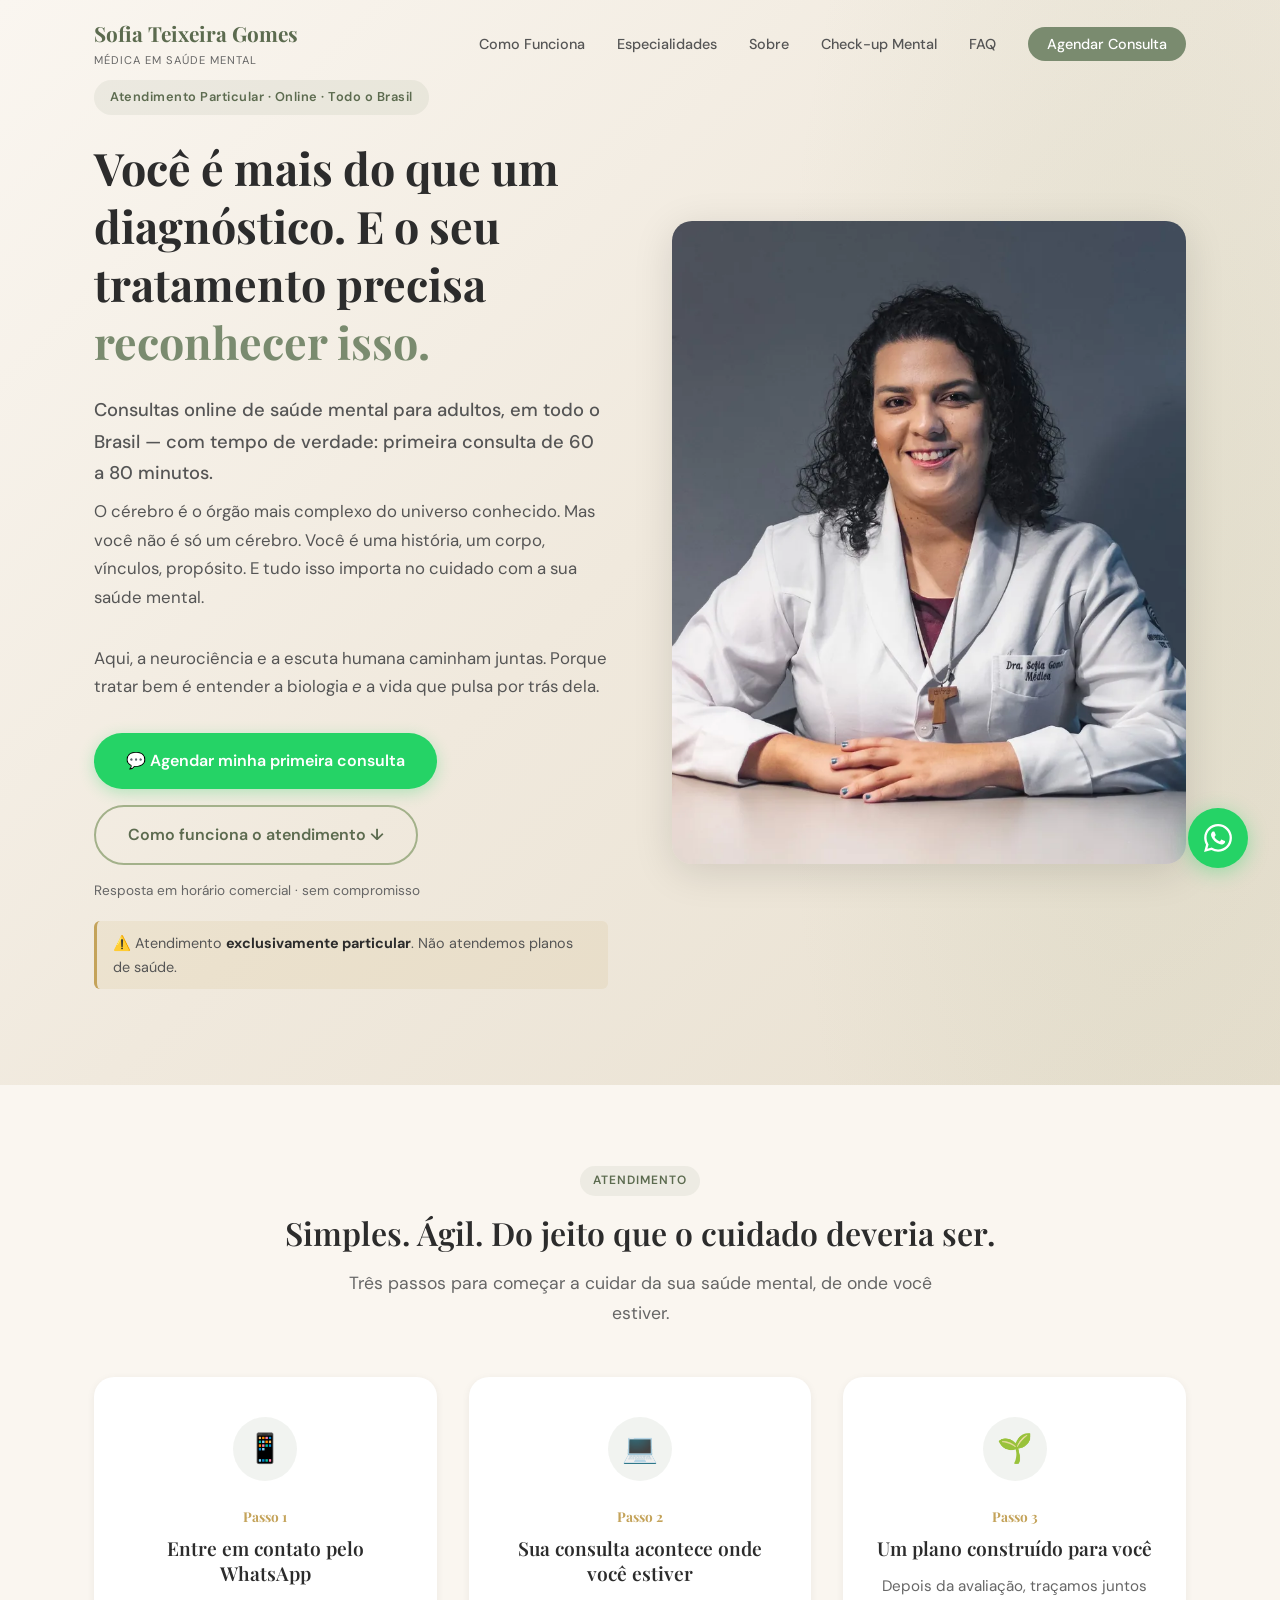
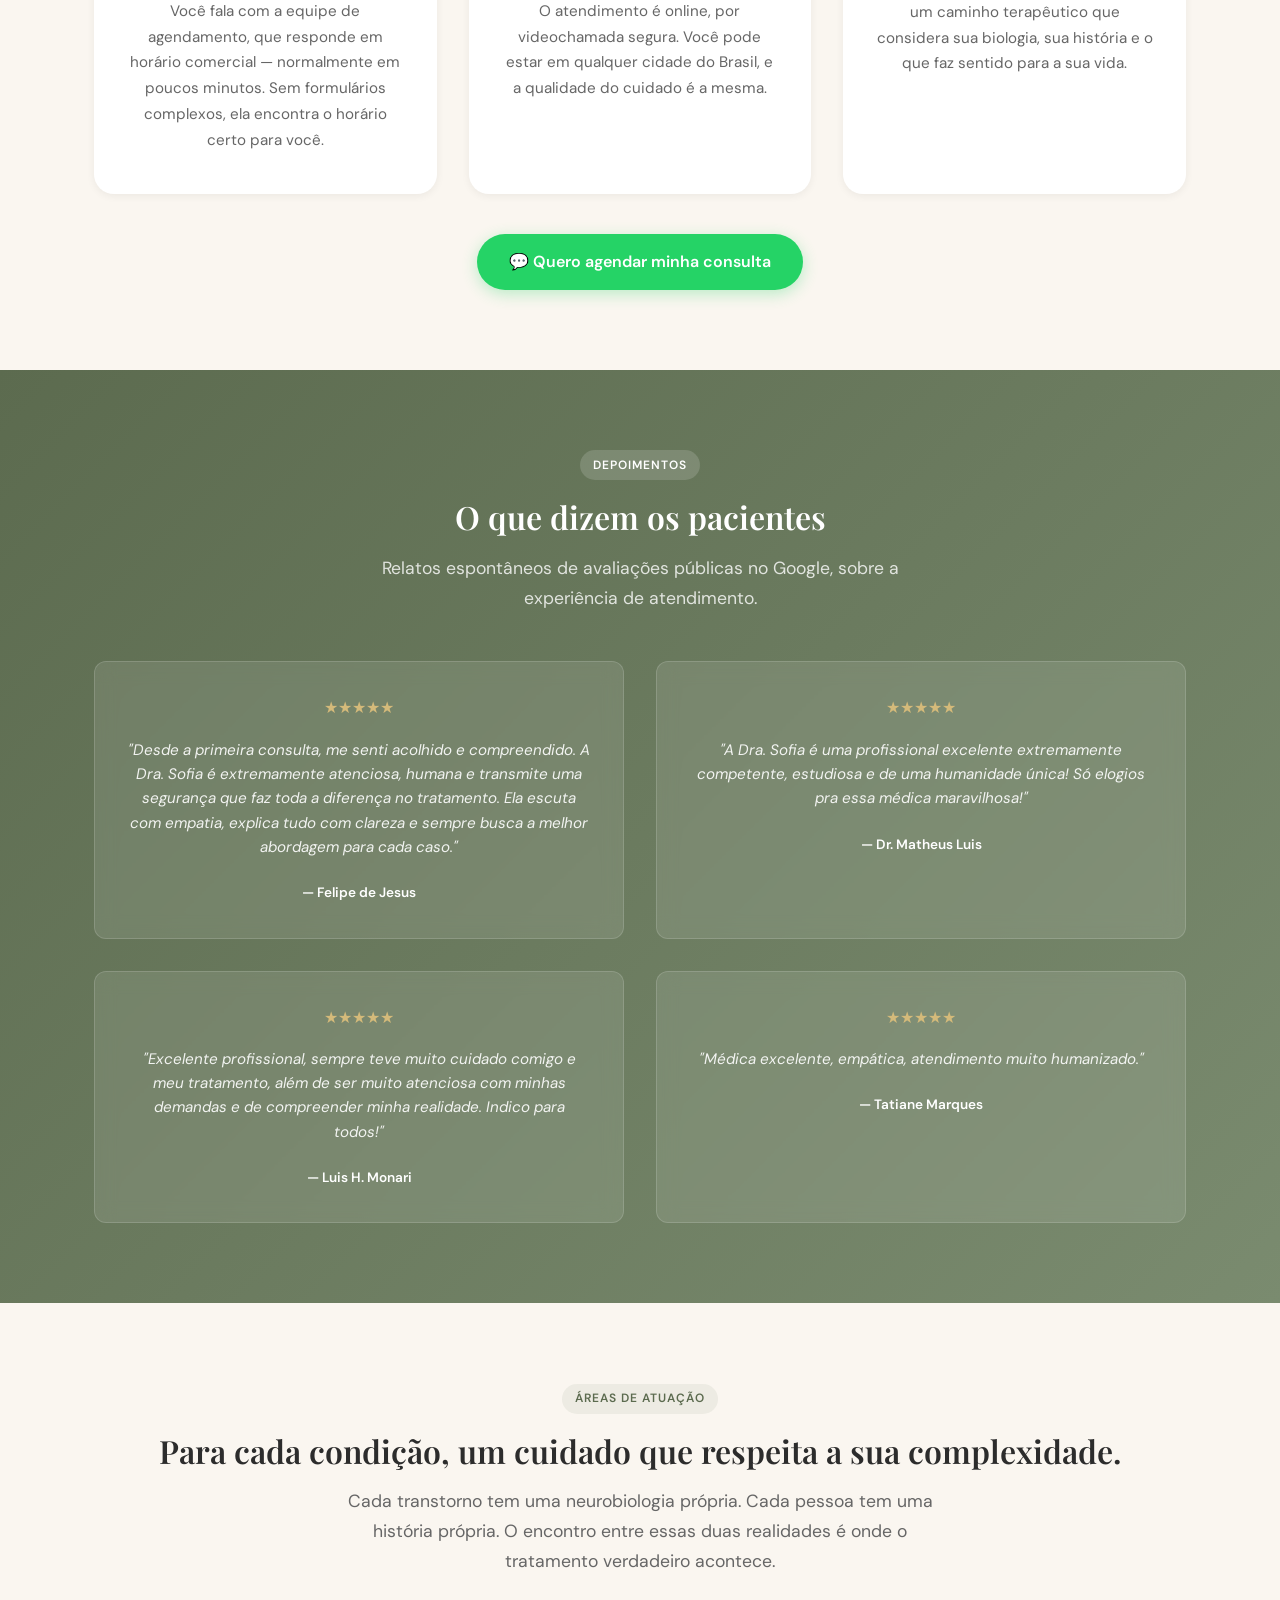
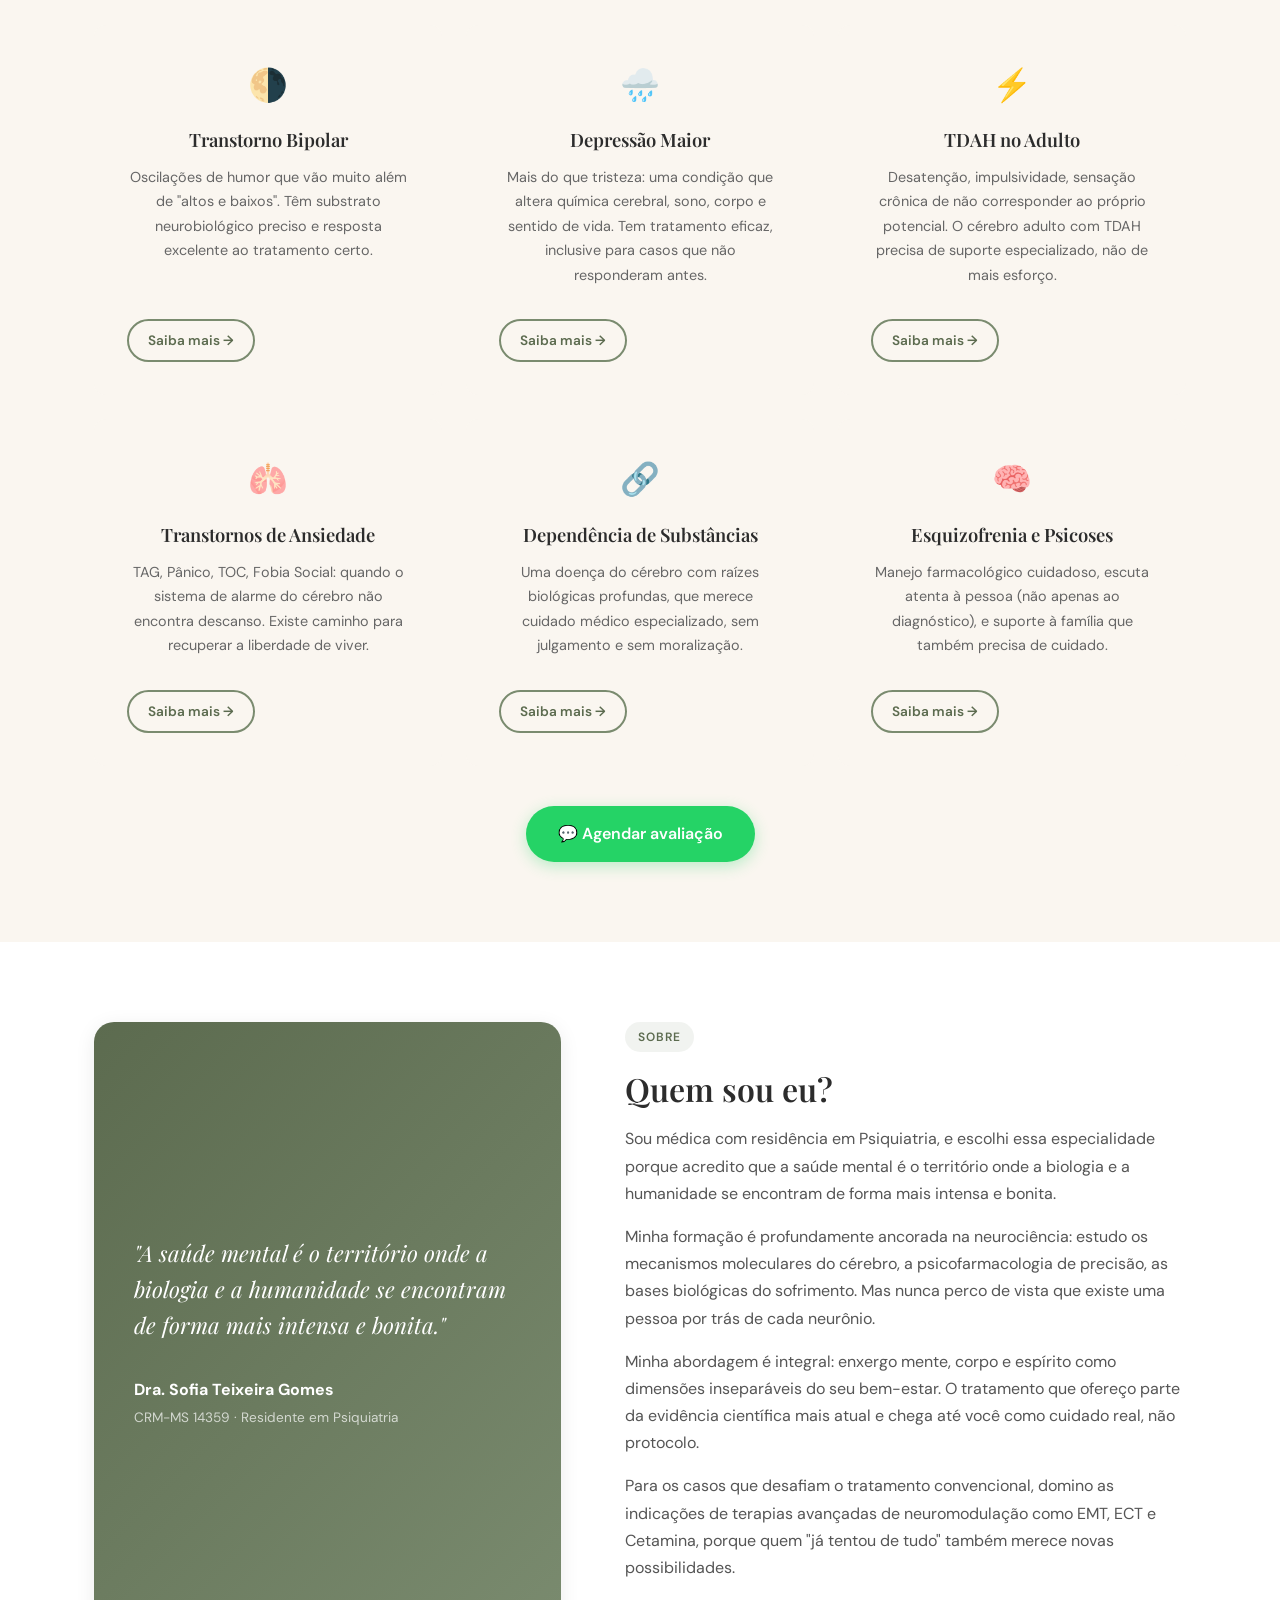
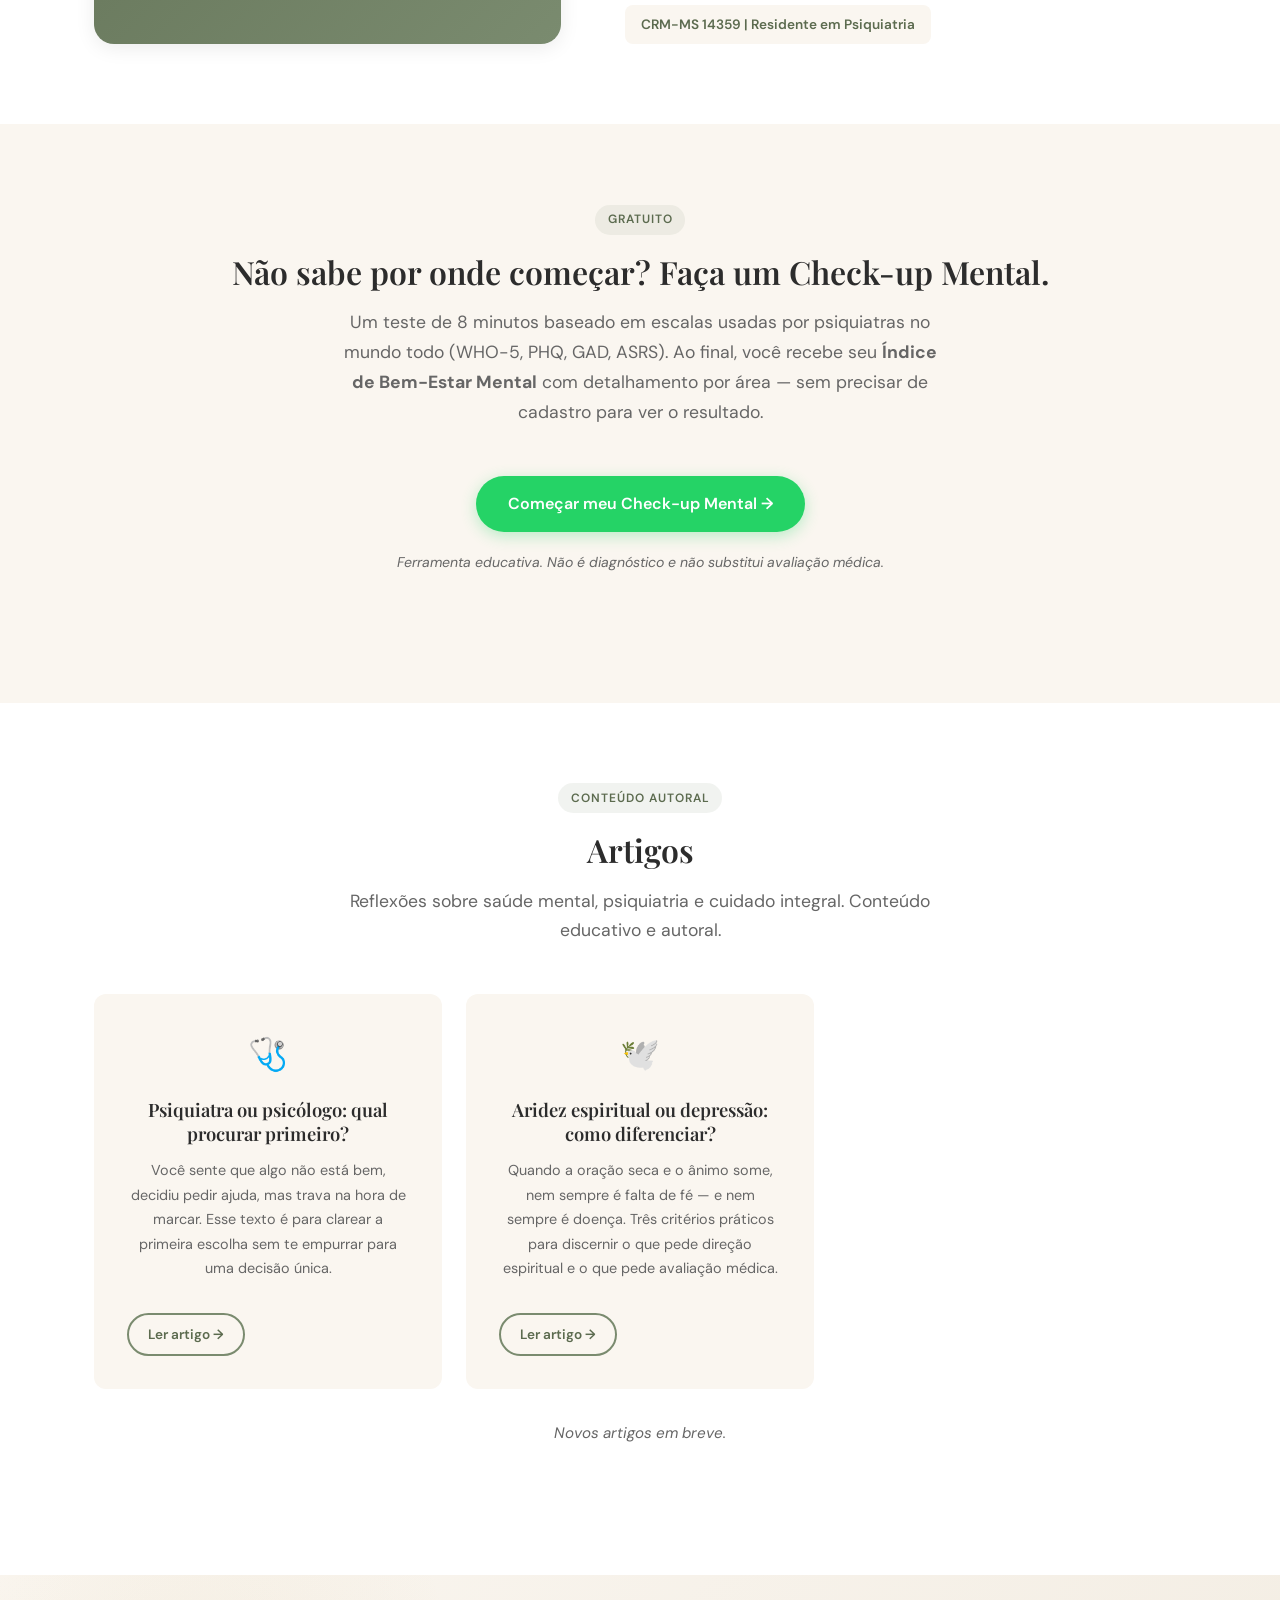
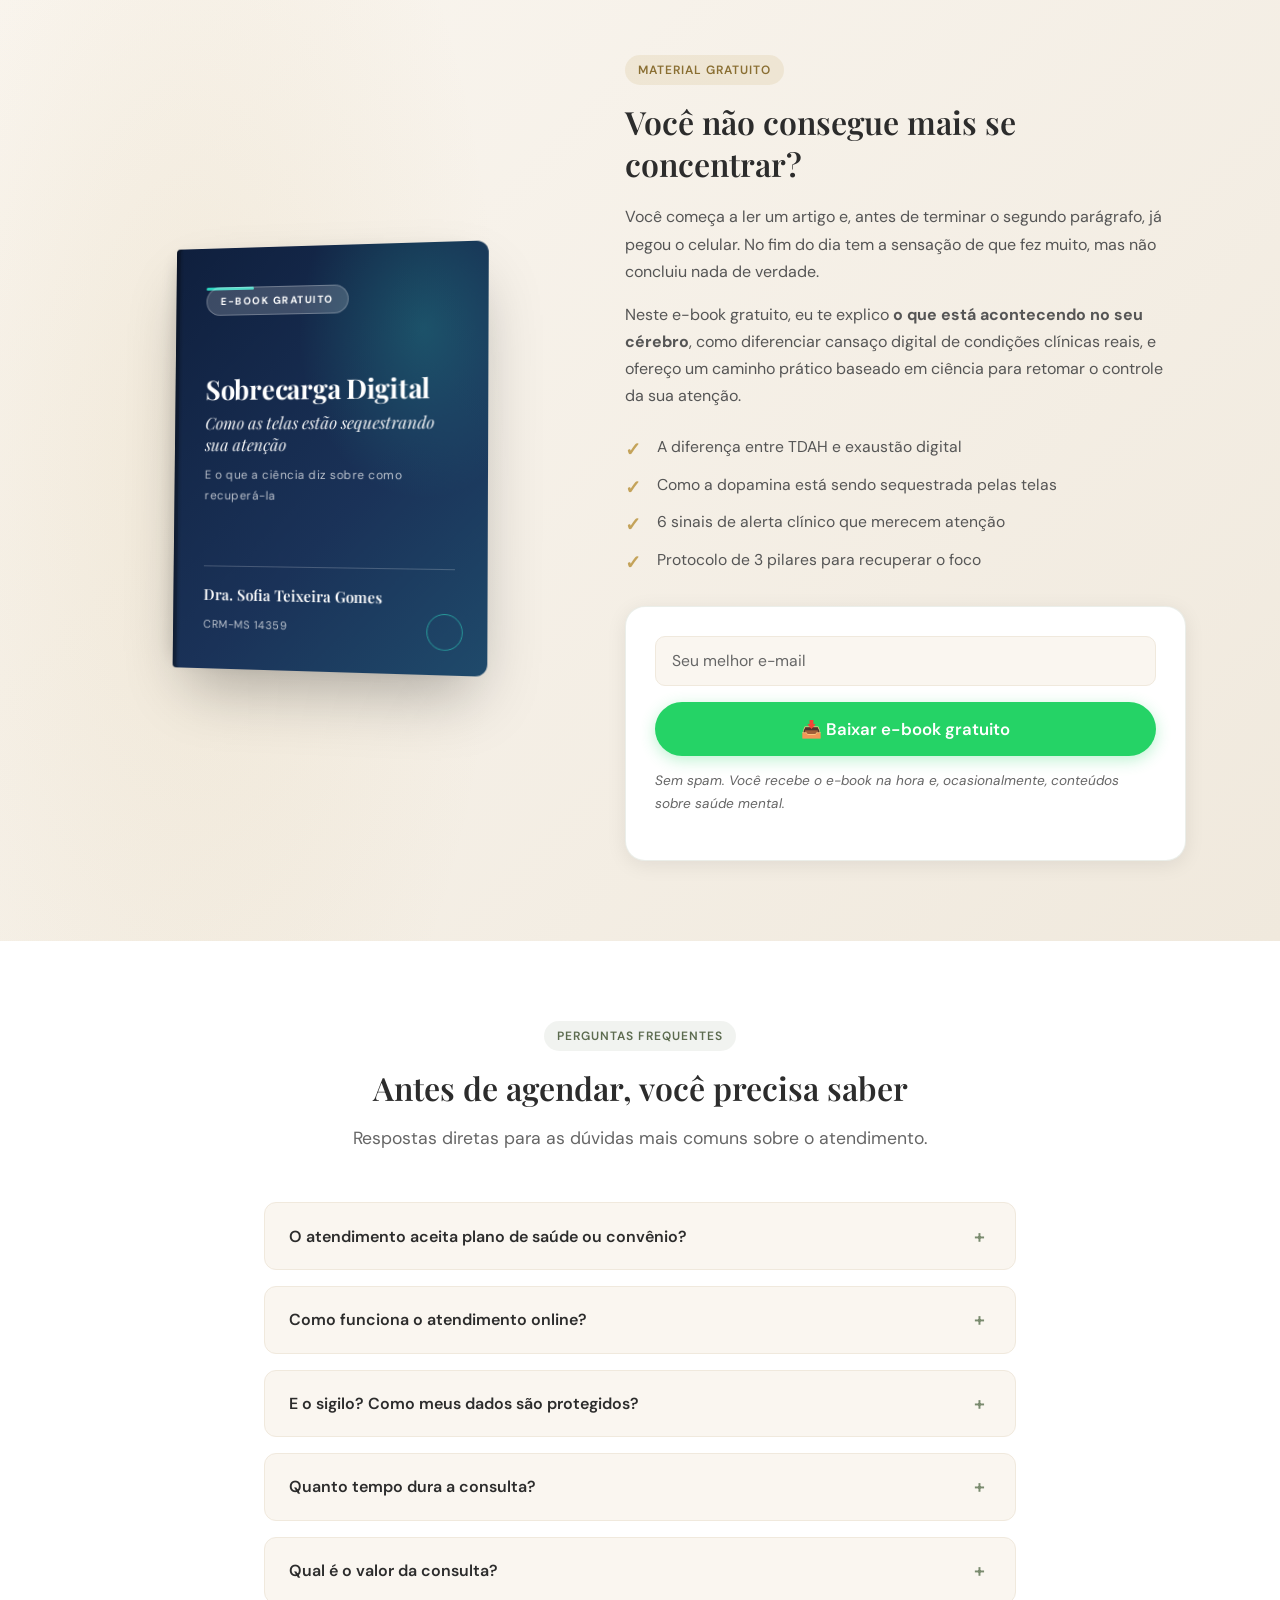
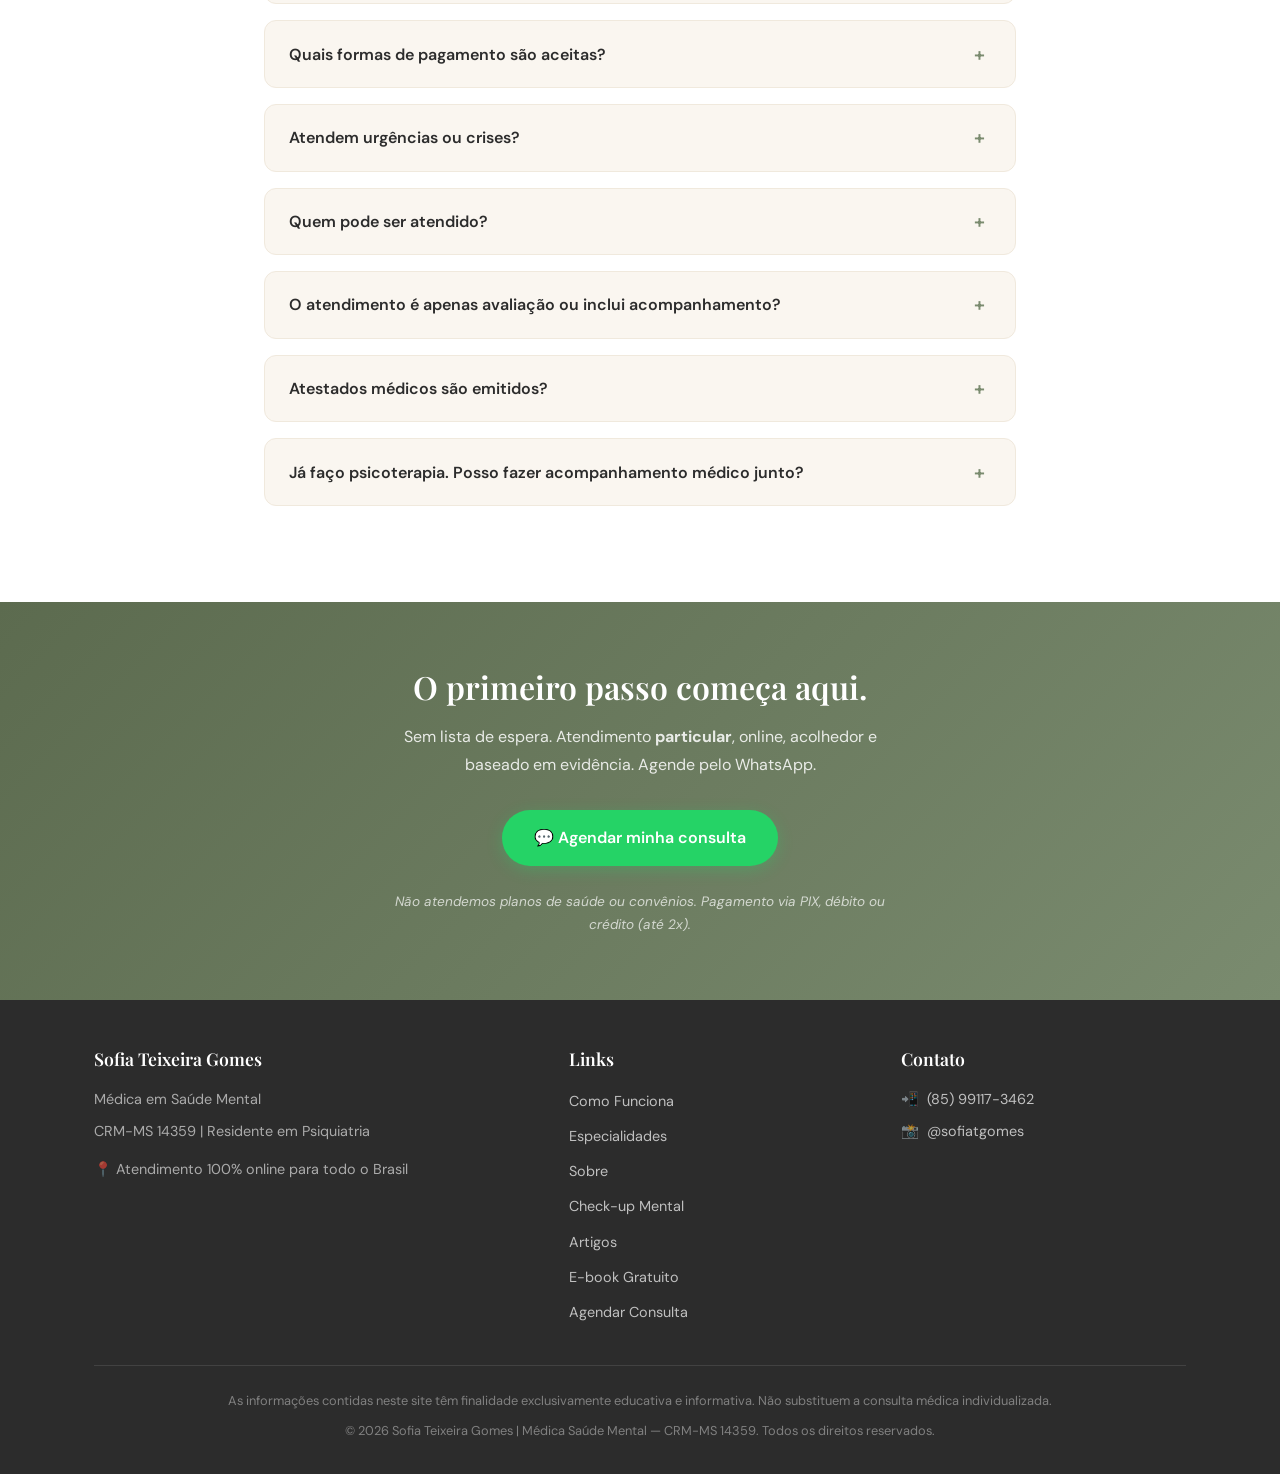
==== commit 62366ec2: "fix: número completo da secretária (85) 99117-3462 (9 dígitos)" ====
--- a/index.html
+++ b/index.html
@@ -48,7 +48,7 @@
         "identifier": "CRM-MS 14359",
         "url": "https://www.sofiateixeiragomes.com.br/",
         "image": "https://www.sofiateixeiragomes.com.br/img/sofia-principal.jpg",
-        "telephone": "+55-85-9117-3462",
+        "telephone": "+55-85-99117-3462",
         "areaServed": { "@type": "Country", "name": "Brasil" },
         "availableLanguage": "pt-BR",
         "paymentAccepted": "PIX, cartão de crédito, cartão de débito",
@@ -145,7 +145,7 @@
         <li><a href="#sobre">Sobre</a></li>
         <li><a href="check-up-mental/">Check-up Mental</a></li>
         <li><a href="#faq">FAQ</a></li>
-        <li><a href="https://wa.me/558591173462?text=Ol%C3%A1!%20Vi%20no%20site%20que%20o%20atendimento%20%C3%A9%20particular%20e%20gostaria%20de%20agendar%20uma%20consulta." class="nav-cta" target="_blank">Agendar Consulta</a></li>
+        <li><a href="https://wa.me/5585991173462?text=Ol%C3%A1!%20Vi%20no%20site%20que%20o%20atendimento%20%C3%A9%20particular%20e%20gostaria%20de%20agendar%20uma%20consulta." class="nav-cta" target="_blank">Agendar Consulta</a></li>
       </ul>
       <button class="hamburger" aria-label="Menu">
         <span></span><span></span><span></span>
@@ -160,7 +160,7 @@
     <a href="#sobre">Sobre</a>
     <a href="check-up-mental/">Check-up Mental</a>
     <a href="#faq">FAQ</a>
-    <a href="https://wa.me/558591173462?text=Ol%C3%A1!%20Vi%20no%20site%20que%20o%20atendimento%20%C3%A9%20particular%20e%20gostaria%20de%20agendar%20uma%20consulta." target="_blank">Agendar Consulta</a>
+    <a href="https://wa.me/5585991173462?text=Ol%C3%A1!%20Vi%20no%20site%20que%20o%20atendimento%20%C3%A9%20particular%20e%20gostaria%20de%20agendar%20uma%20consulta." target="_blank">Agendar Consulta</a>
   </div>
 
   <!-- Hero -->
@@ -173,7 +173,7 @@
         <p class="hero-text">O cérebro é o órgão mais complexo do universo conhecido. Mas você não é só um cérebro. Você é uma história, um corpo, vínculos, propósito. E tudo isso importa no cuidado com a sua saúde mental.</p>
         <p class="hero-text">Aqui, a neurociência e a escuta humana caminham juntas. Porque tratar bem é entender a biologia <em>e</em> a vida que pulsa por trás dela.</p>
         <div class="btn-group">
-          <a href="https://wa.me/558591173462?text=Ol%C3%A1!%20Vi%20no%20site%20que%20o%20atendimento%20%C3%A9%20particular%20e%20gostaria%20de%20agendar%20uma%20consulta." class="btn btn-primary" target="_blank">💬 Agendar minha primeira consulta</a>
+          <a href="https://wa.me/5585991173462?text=Ol%C3%A1!%20Vi%20no%20site%20que%20o%20atendimento%20%C3%A9%20particular%20e%20gostaria%20de%20agendar%20uma%20consulta." class="btn btn-primary" target="_blank">💬 Agendar minha primeira consulta</a>
           <a href="#como-funciona" class="btn btn-secondary">Como funciona o atendimento ↓</a>
         </div>
         <p class="hero-cta-note">Resposta em horário comercial · sem compromisso</p>
@@ -212,7 +212,7 @@
         </div>
       </div>
       <div style="margin-top: 2.5rem;">
-        <a href="https://wa.me/558591173462?text=Ol%C3%A1!%20Vi%20no%20site%20que%20o%20atendimento%20%C3%A9%20particular%20e%20gostaria%20de%20agendar%20uma%20consulta." class="btn btn-primary" target="_blank">💬 Quero agendar minha consulta</a>
+        <a href="https://wa.me/5585991173462?text=Ol%C3%A1!%20Vi%20no%20site%20que%20o%20atendimento%20%C3%A9%20particular%20e%20gostaria%20de%20agendar%20uma%20consulta." class="btn btn-primary" target="_blank">💬 Quero agendar minha consulta</a>
       </div>
     </div>
   </section>
@@ -300,7 +300,7 @@
 
       </div>
       <div style="margin-top: 2.5rem;">
-        <a href="https://wa.me/558591173462?text=Ol%C3%A1!%20Vi%20no%20site%20que%20o%20atendimento%20%C3%A9%20particular%20e%20gostaria%20de%20agendar%20uma%20consulta." class="btn btn-primary" target="_blank">💬 Agendar avaliação</a>
+        <a href="https://wa.me/5585991173462?text=Ol%C3%A1!%20Vi%20no%20site%20que%20o%20atendimento%20%C3%A9%20particular%20e%20gostaria%20de%20agendar%20uma%20consulta." class="btn btn-primary" target="_blank">💬 Agendar avaliação</a>
       </div>
     </div>
   </section>
@@ -581,7 +581,7 @@
     <div class="container">
       <h2>O primeiro passo começa aqui.</h2>
       <p>Sem lista de espera. Atendimento <strong>particular</strong>, online, acolhedor e baseado em evidência. Agende pelo WhatsApp.</p>
-      <a href="https://wa.me/558591173462?text=Ol%C3%A1!%20Vi%20no%20site%20que%20o%20atendimento%20%C3%A9%20particular%20e%20gostaria%20de%20agendar%20uma%20consulta." class="btn btn-primary" target="_blank">💬 Agendar minha consulta</a>
+      <a href="https://wa.me/5585991173462?text=Ol%C3%A1!%20Vi%20no%20site%20que%20o%20atendimento%20%C3%A9%20particular%20e%20gostaria%20de%20agendar%20uma%20consulta." class="btn btn-primary" target="_blank">💬 Agendar minha consulta</a>
       <p class="cta-disclaimer">Não atendemos planos de saúde ou convênios. Pagamento via PIX, débito ou crédito (até 2x).</p>
     </div>
   </section>
@@ -605,12 +605,12 @@
             <li><a href="check-up-mental/">Check-up Mental</a></li>
             <li><a href="#artigos">Artigos</a></li>
             <li><a href="#ebook">E-book Gratuito</a></li>
-            <li><a href="https://wa.me/558591173462?text=Ol%C3%A1!%20Vi%20no%20site%20que%20o%20atendimento%20%C3%A9%20particular%20e%20gostaria%20de%20agendar%20uma%20consulta." target="_blank">Agendar Consulta</a></li>
+            <li><a href="https://wa.me/5585991173462?text=Ol%C3%A1!%20Vi%20no%20site%20que%20o%20atendimento%20%C3%A9%20particular%20e%20gostaria%20de%20agendar%20uma%20consulta." target="_blank">Agendar Consulta</a></li>
           </ul>
         </div>
         <div class="footer-contact">
           <h4>Contato</h4>
-          <p>📲 <a href="https://wa.me/558591173462?text=Ol%C3%A1!%20Vi%20no%20site%20que%20o%20atendimento%20%C3%A9%20particular%20e%20gostaria%20de%20agendar%20uma%20consulta." target="_blank">(85) 9117-3462</a></p>
+          <p>📲 <a href="https://wa.me/5585991173462?text=Ol%C3%A1!%20Vi%20no%20site%20que%20o%20atendimento%20%C3%A9%20particular%20e%20gostaria%20de%20agendar%20uma%20consulta." target="_blank">(85) 99117-3462</a></p>
           <p>📸 <a href="https://www.instagram.com/sofiatgomes/" target="_blank">@sofiatgomes</a></p>
         </div>
       </div>
@@ -622,7 +622,7 @@
   </footer>
 
   <!-- WhatsApp Float -->
-  <a href="https://wa.me/558591173462?text=Ol%C3%A1!%20Vi%20no%20site%20que%20o%20atendimento%20%C3%A9%20particular%20e%20gostaria%20de%20agendar%20uma%20consulta." class="whatsapp-float" target="_blank" aria-label="WhatsApp">
+  <a href="https://wa.me/5585991173462?text=Ol%C3%A1!%20Vi%20no%20site%20que%20o%20atendimento%20%C3%A9%20particular%20e%20gostaria%20de%20agendar%20uma%20consulta." class="whatsapp-float" target="_blank" aria-label="WhatsApp">
     <svg width="28" height="28" viewBox="0 0 24 24" fill="currentColor"><path d="M17.472 14.382c-.297-.149-1.758-.867-2.03-.967-.273-.099-.471-.148-.67.15-.197.297-.767.966-.94 1.164-.173.199-.347.223-.644.075-.297-.15-1.255-.463-2.39-1.475-.883-.788-1.48-1.761-1.653-2.059-.173-.297-.018-.458.13-.606.134-.133.298-.347.446-.52.149-.174.198-.298.298-.497.099-.198.05-.371-.025-.52-.075-.149-.669-1.612-.916-2.207-.242-.579-.487-.5-.669-.51-.173-.008-.371-.01-.57-.01-.198 0-.52.074-.792.372-.272.297-1.04 1.016-1.04 2.479 0 1.462 1.065 2.875 1.213 3.074.149.198 2.096 3.2 5.077 4.487.709.306 1.262.489 1.694.625.712.227 1.36.195 1.871.118.571-.085 1.758-.719 2.006-1.413.248-.694.248-1.289.173-1.413-.074-.124-.272-.198-.57-.347m-5.421 7.403h-.004a9.87 9.87 0 01-5.031-1.378l-.361-.214-3.741.982.998-3.648-.235-.374a9.86 9.86 0 01-1.51-5.26c.001-5.45 4.436-9.884 9.888-9.884 2.64 0 5.122 1.03 6.988 2.898a9.825 9.825 0 012.893 6.994c-.003 5.45-4.437 9.884-9.885 9.884m8.413-18.297A11.815 11.815 0 0012.05 0C5.495 0 .16 5.335.157 11.892c0 2.096.547 4.142 1.588 5.945L.057 24l6.305-1.654a11.882 11.882 0 005.683 1.448h.005c6.554 0 11.89-5.335 11.893-11.893a11.821 11.821 0 00-3.48-8.413z"/></svg>
   </a>
 
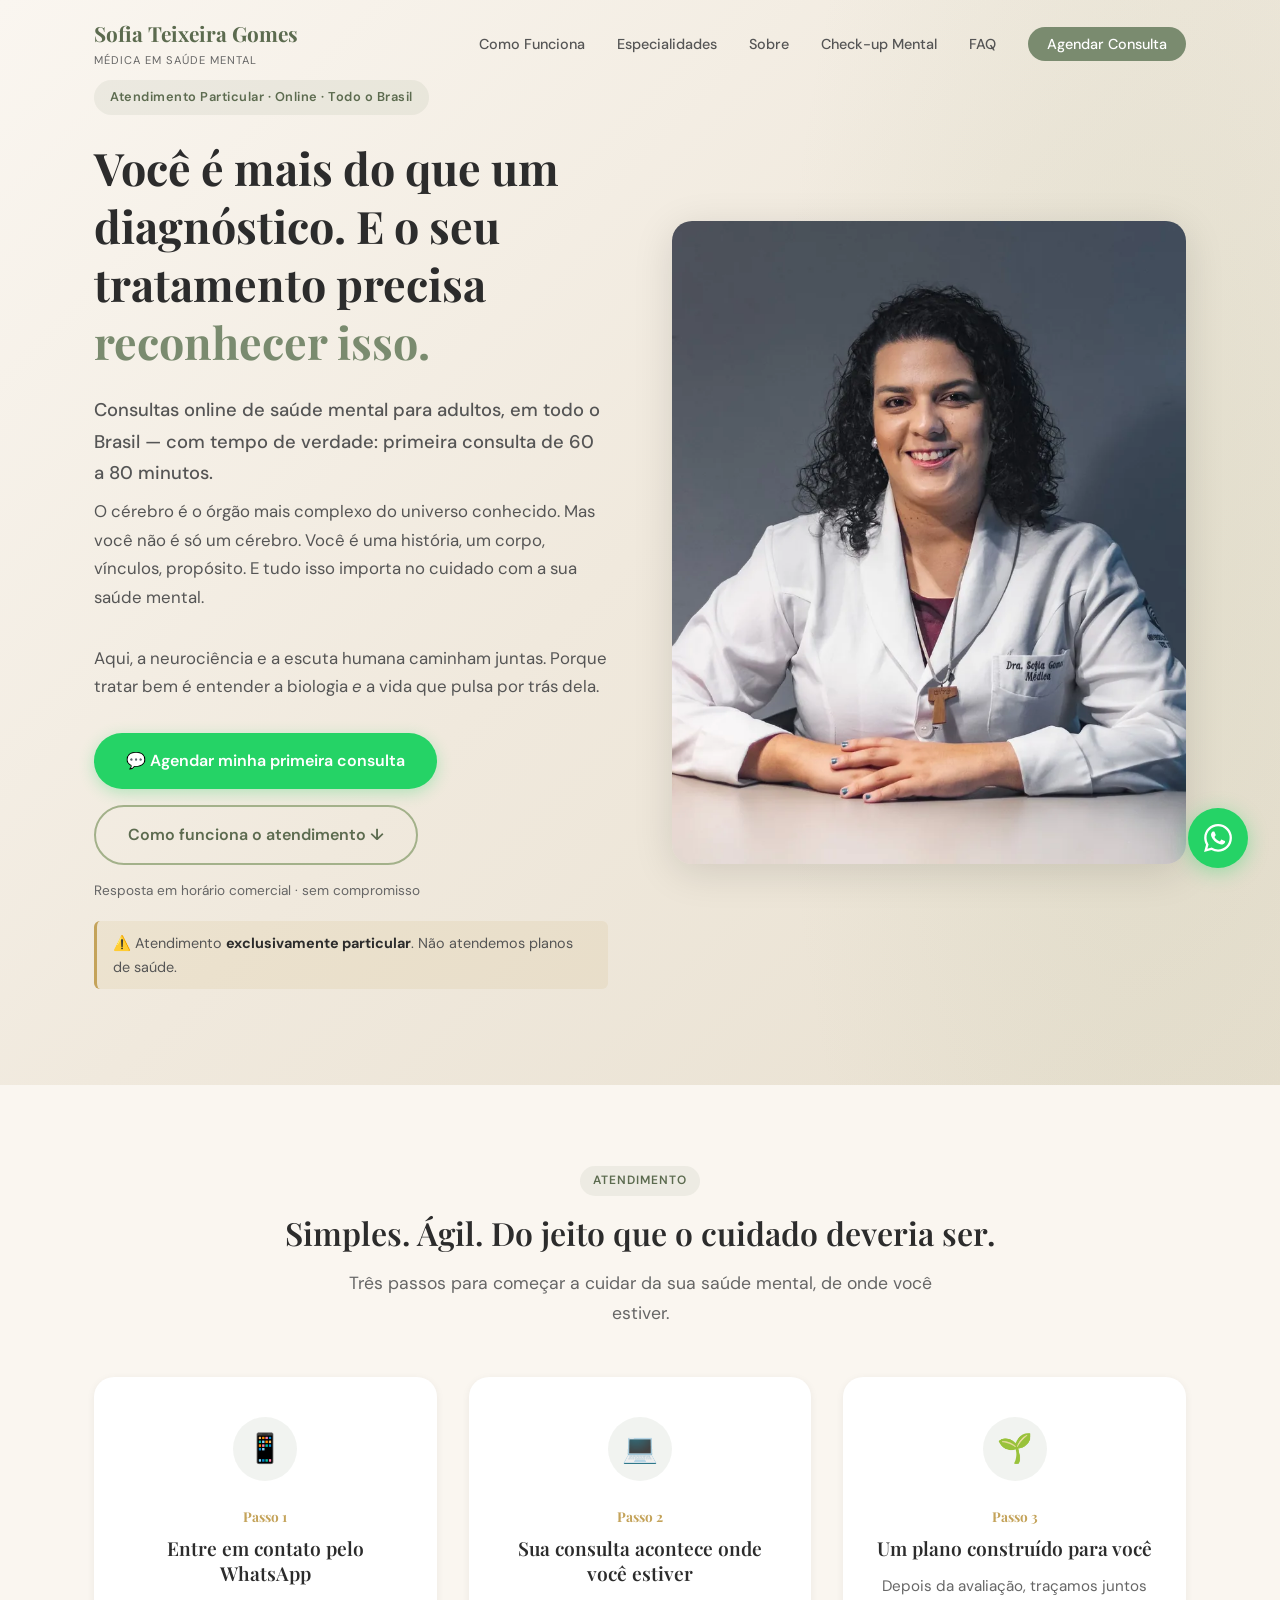
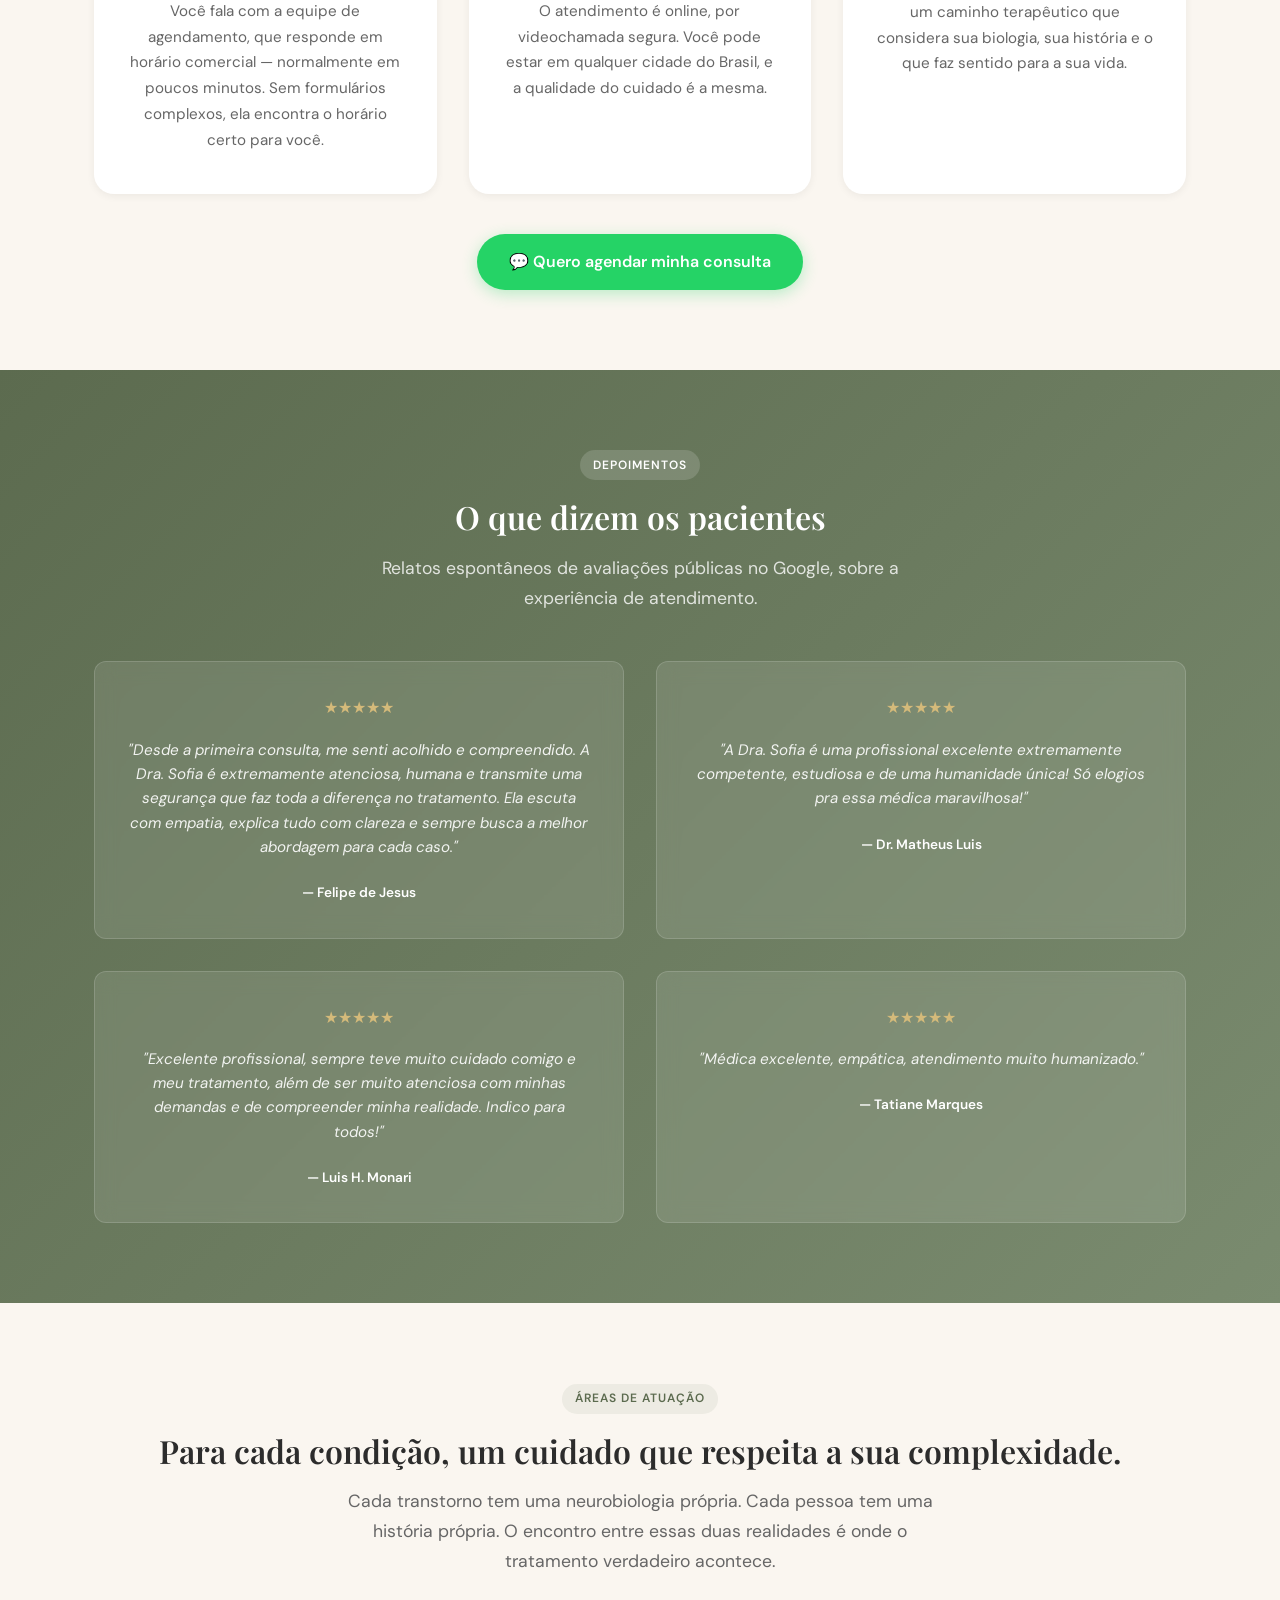
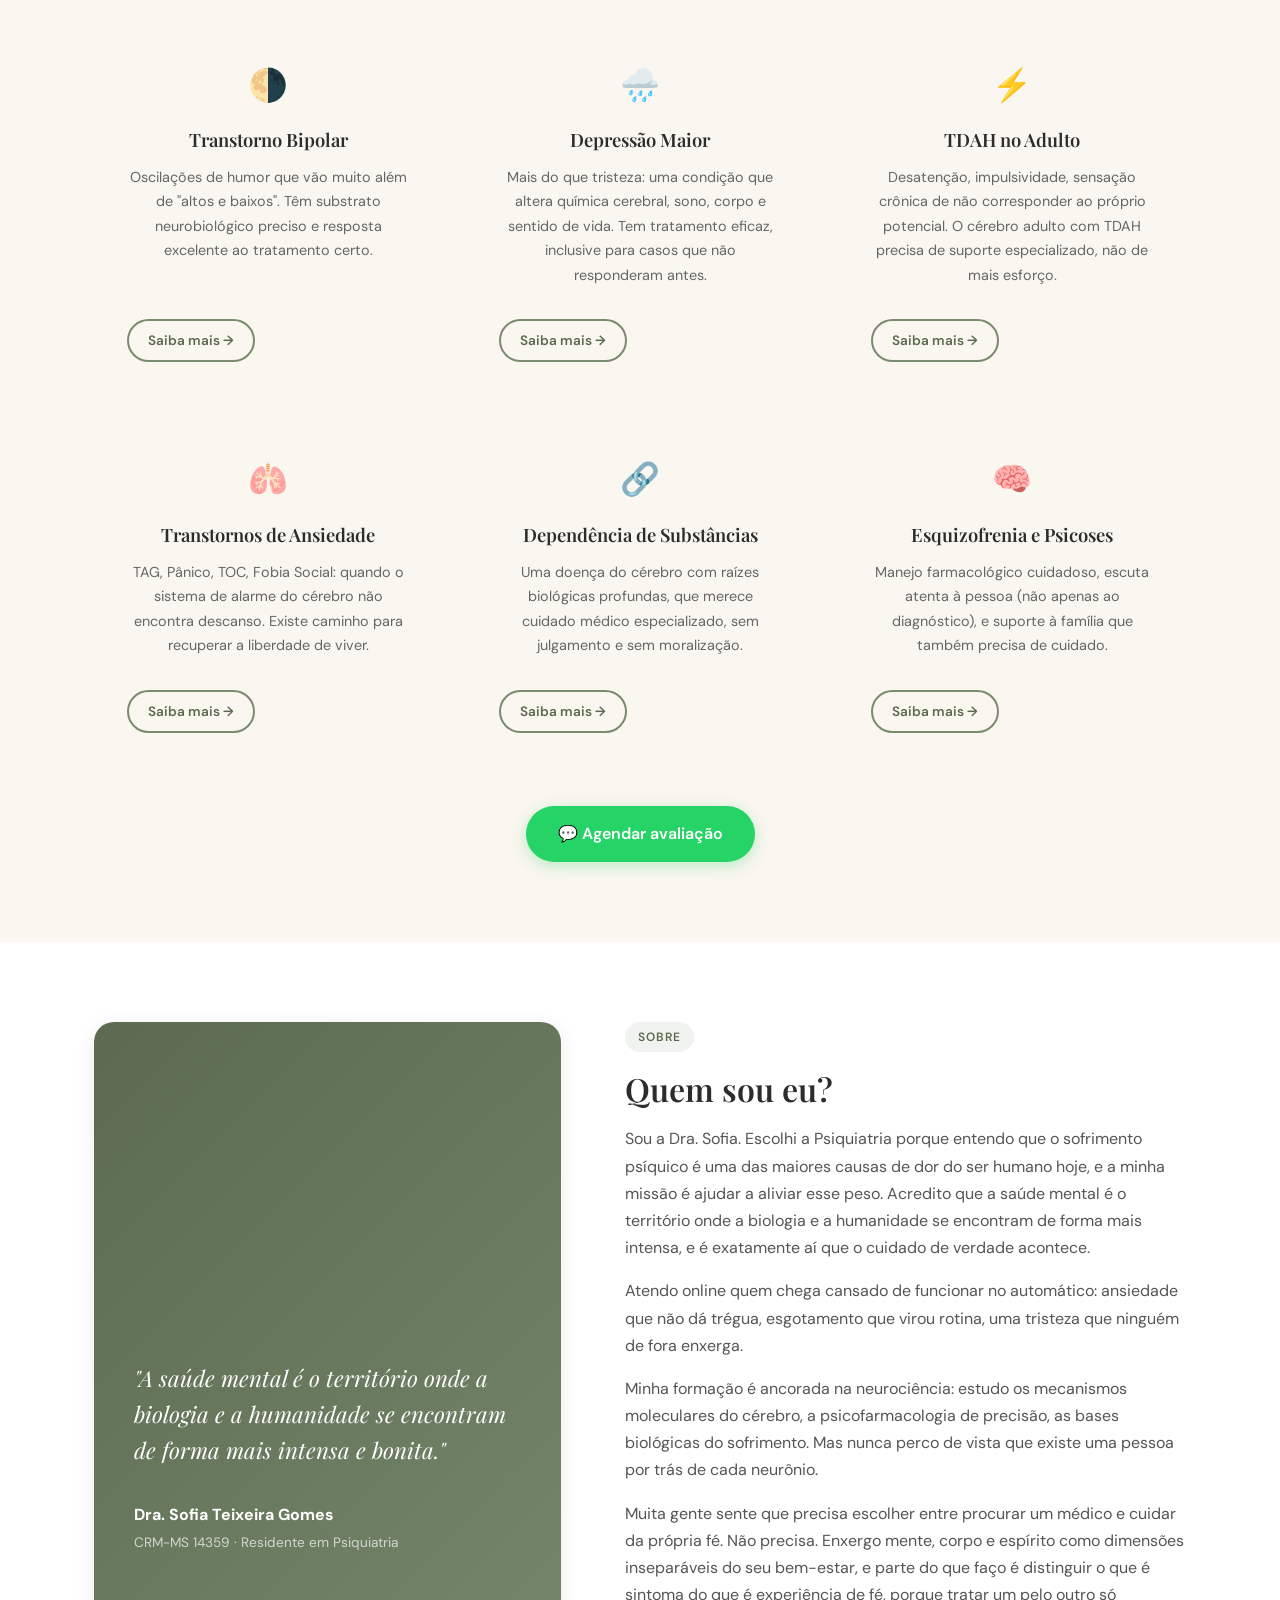
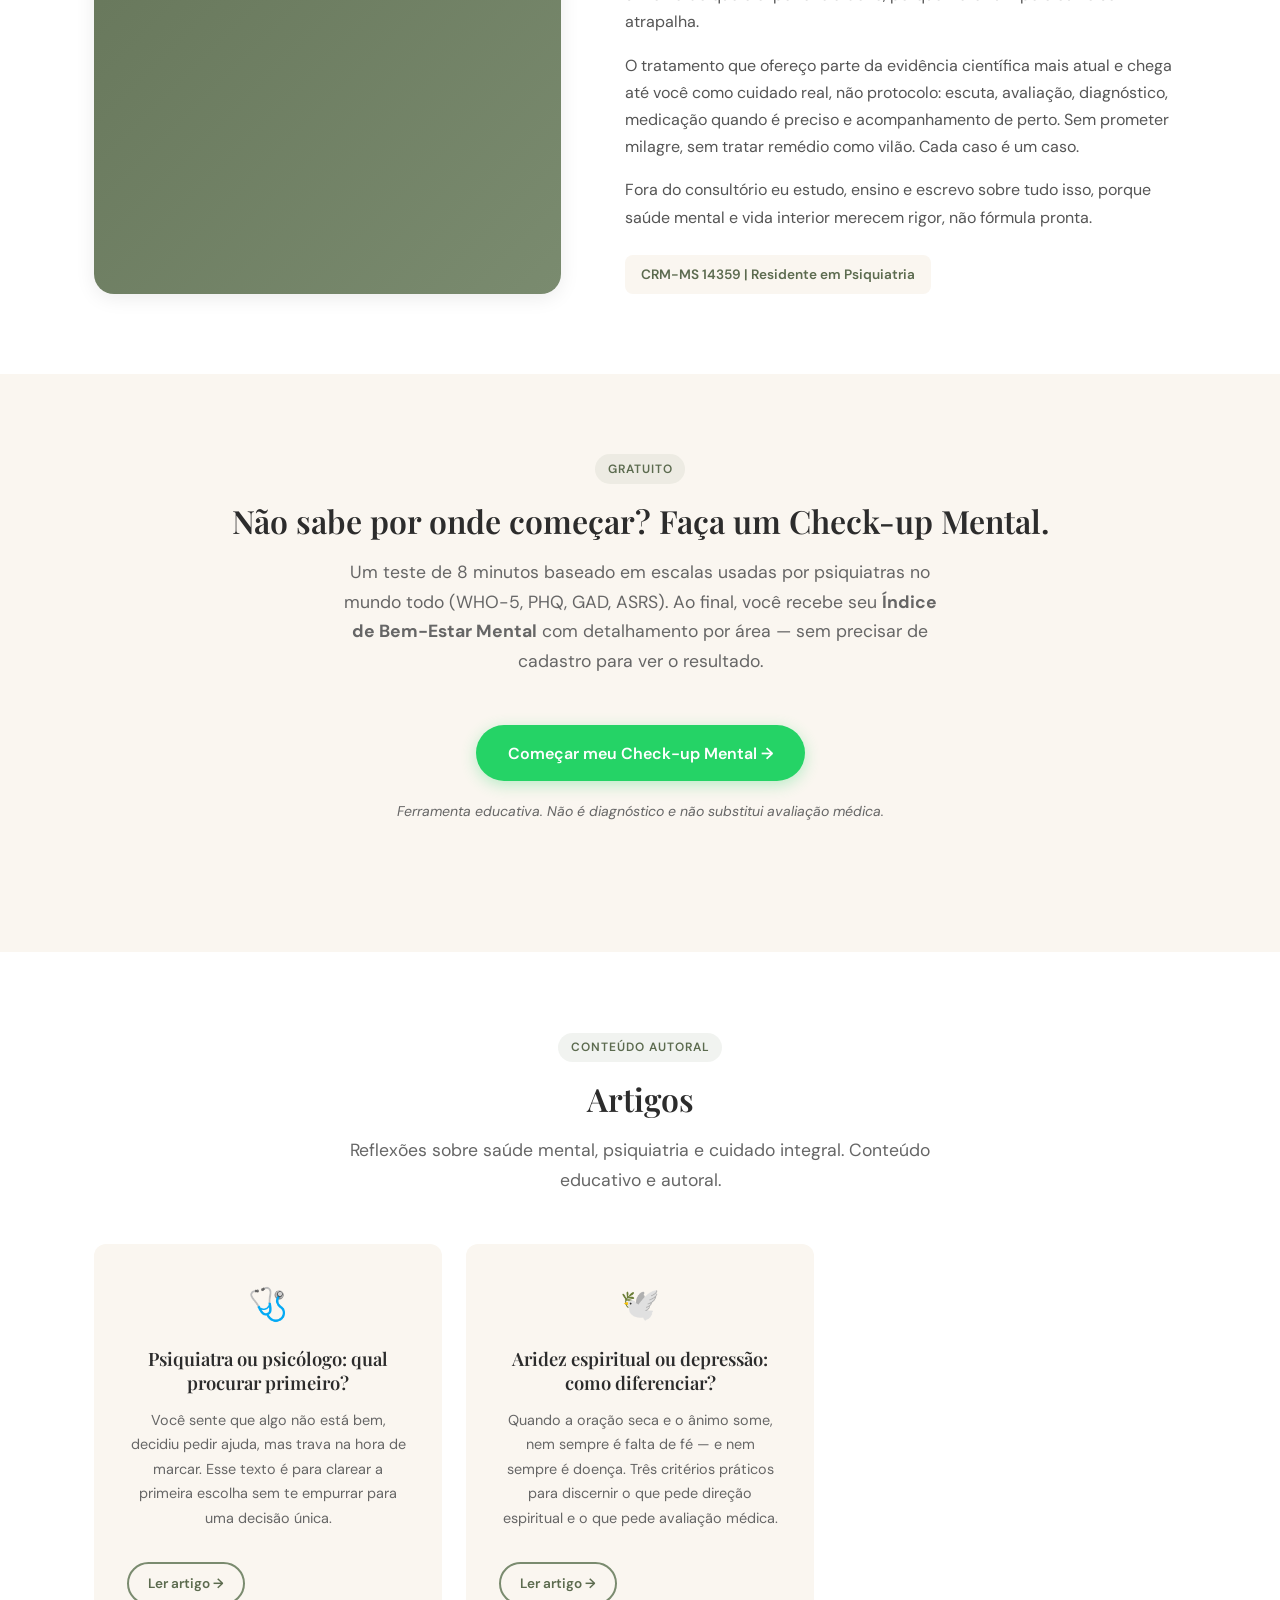
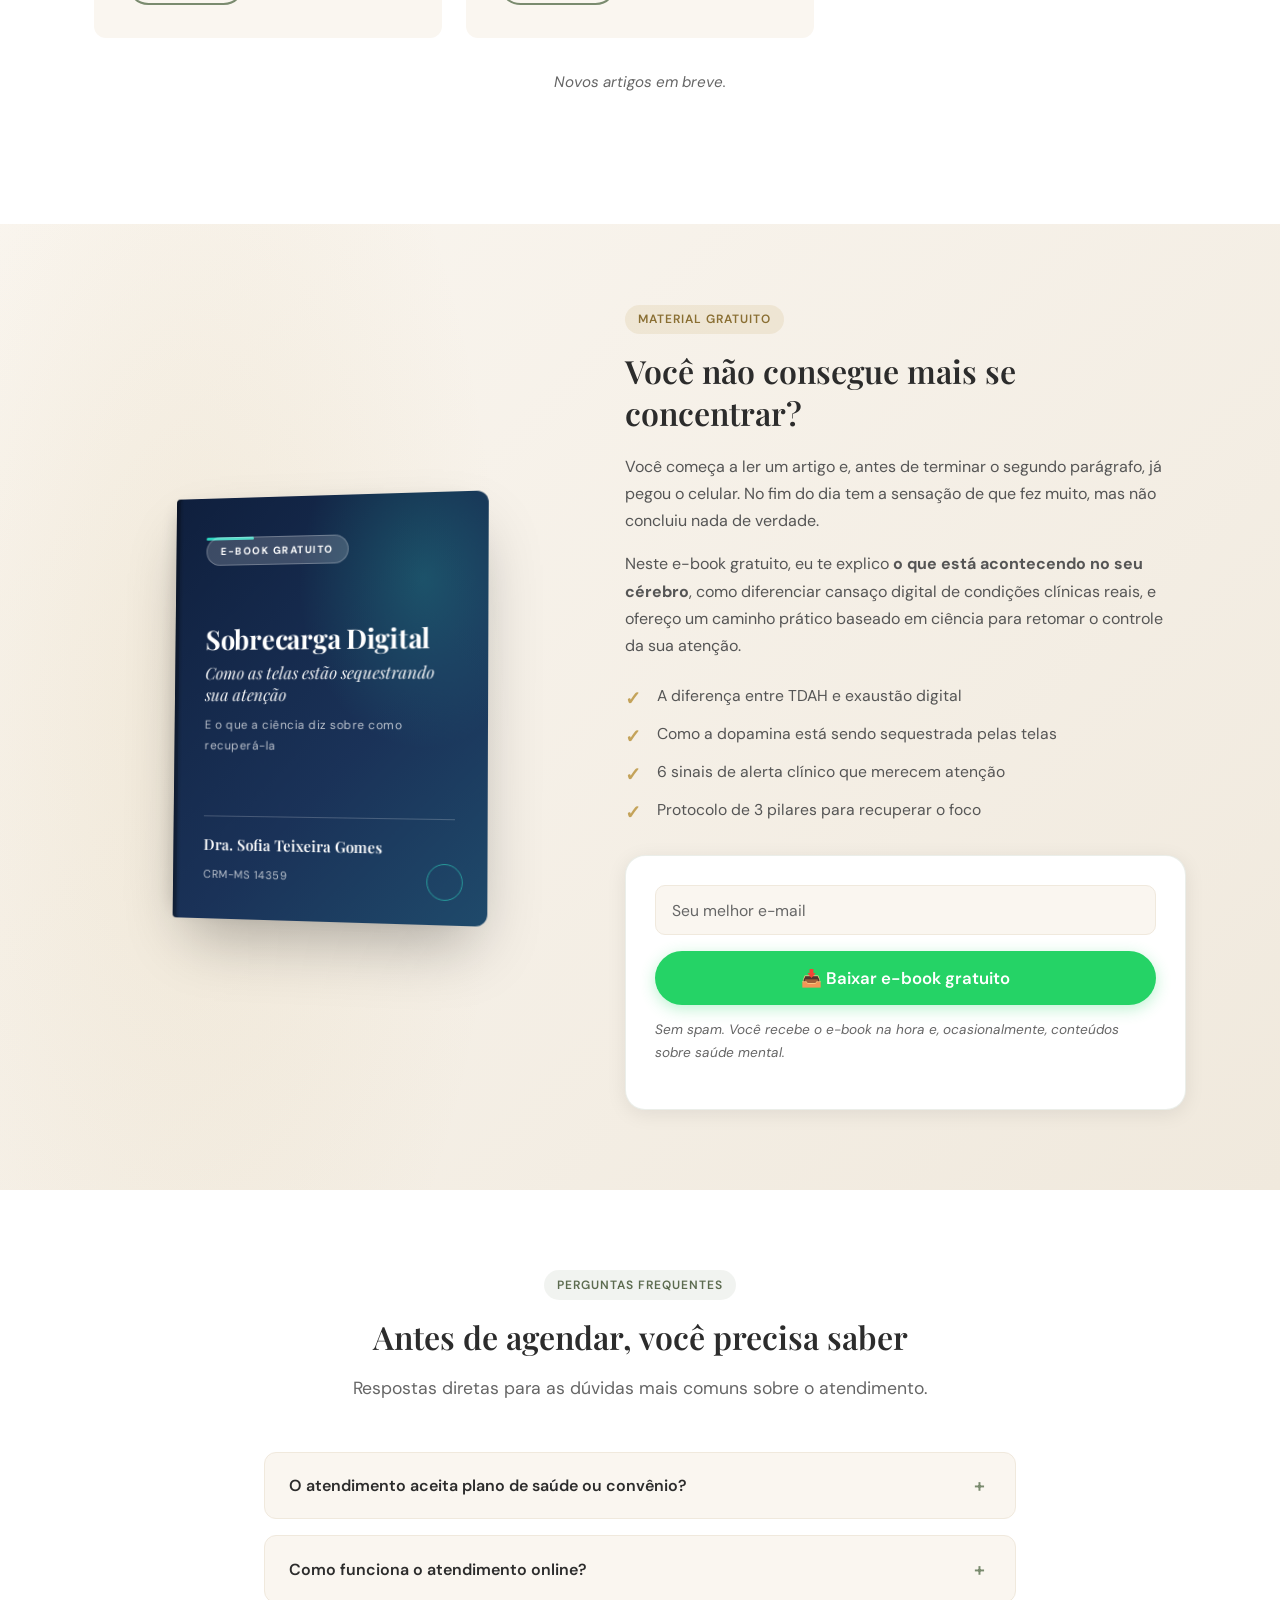
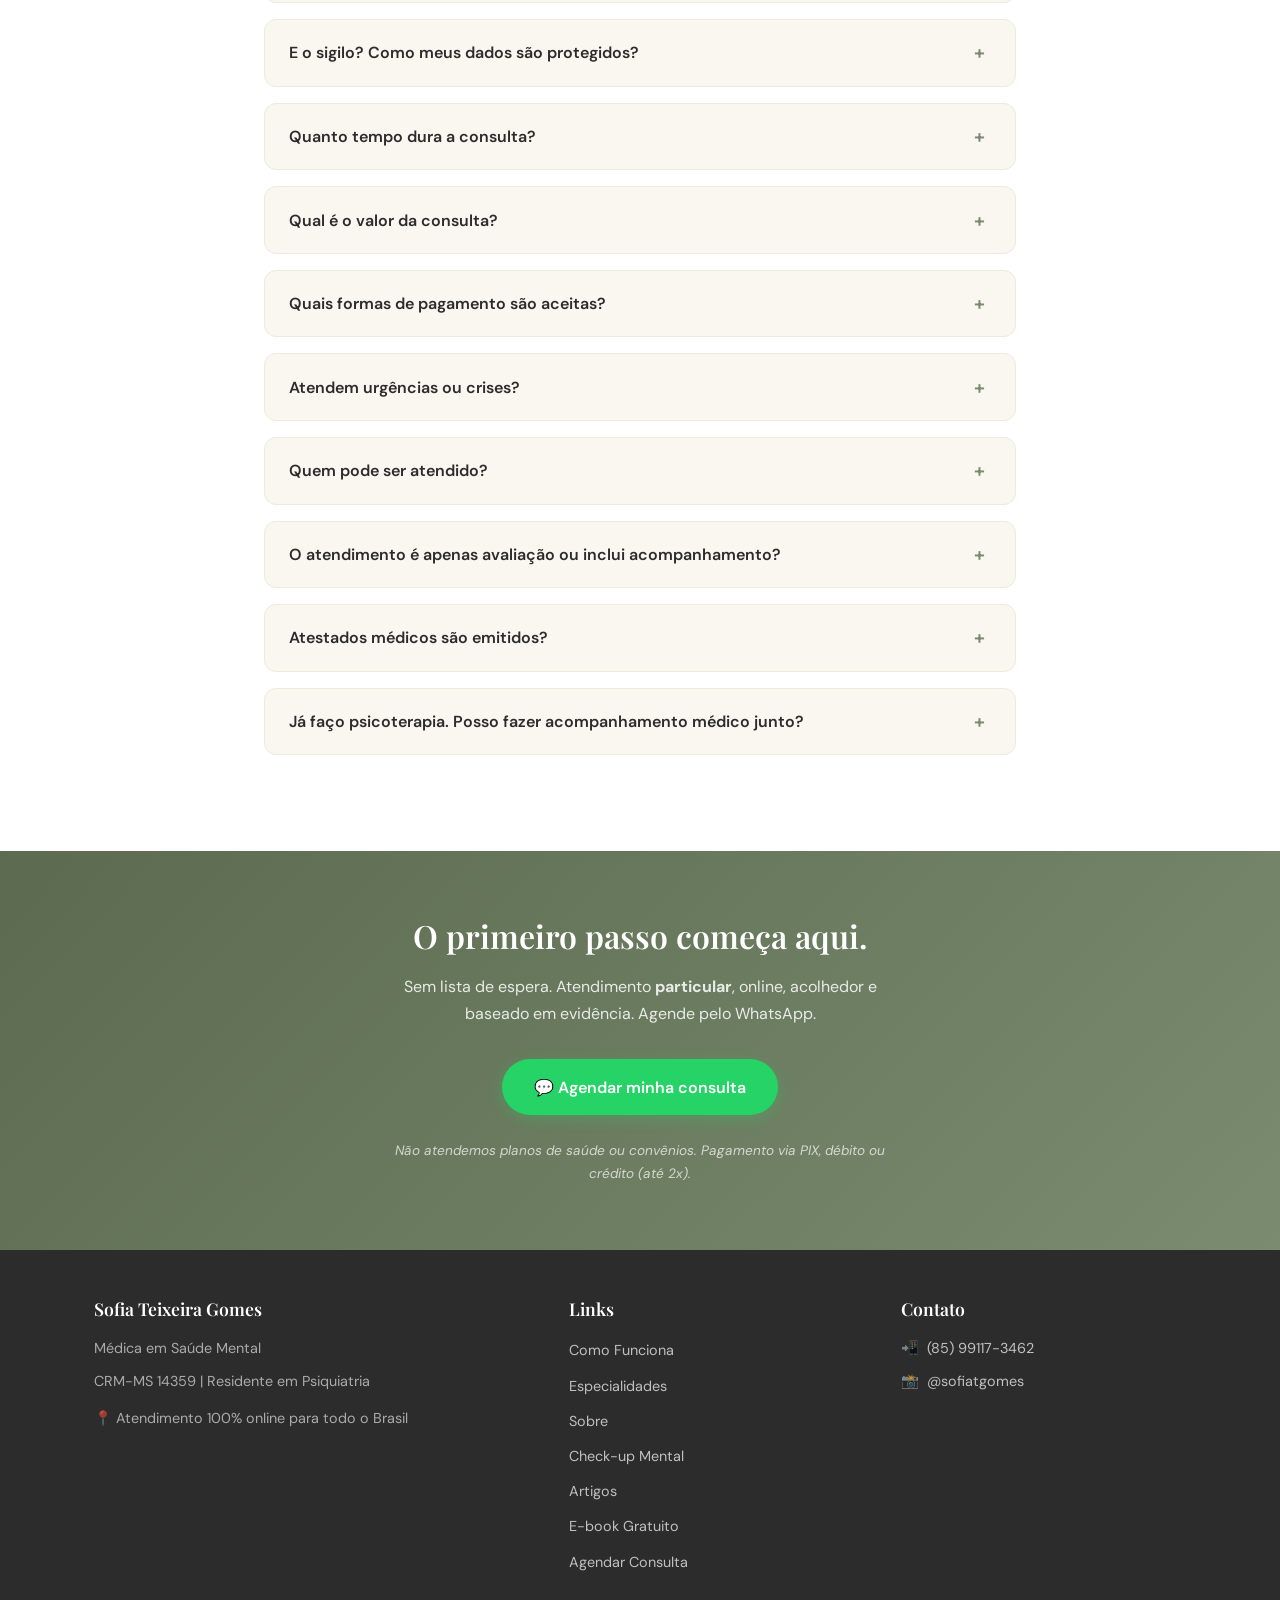
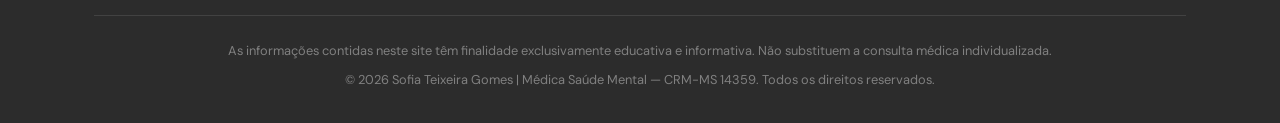
==== commit 0596edc4: "copy: atualiza texto 'Quem sou eu' da home com nova apresentação da Dra. Sofia" ====
--- a/index.html
+++ b/index.html
@@ -319,10 +319,12 @@
         <div>
           <span class="section-badge">Sobre</span>
           <h2 class="section-title">Quem sou eu?</h2>
-          <p>Sou médica com residência em Psiquiatria, e escolhi essa especialidade porque acredito que a saúde mental é o território onde a biologia e a humanidade se encontram de forma mais intensa e bonita.</p>
-          <p>Minha formação é profundamente ancorada na neurociência: estudo os mecanismos moleculares do cérebro, a psicofarmacologia de precisão, as bases biológicas do sofrimento. Mas nunca perco de vista que existe uma pessoa por trás de cada neurônio.</p>
-          <p>Minha abordagem é integral: enxergo mente, corpo e espírito como dimensões inseparáveis do seu bem-estar. O tratamento que ofereço parte da evidência científica mais atual e chega até você como cuidado real, não protocolo.</p>
-          <p>Para os casos que desafiam o tratamento convencional, domino as indicações de terapias avançadas de neuromodulação como EMT, ECT e Cetamina, porque quem "já tentou de tudo" também merece novas possibilidades.</p>
+          <p>Sou a Dra. Sofia. Escolhi a Psiquiatria porque entendo que o sofrimento psíquico é uma das maiores causas de dor do ser humano hoje, e a minha missão é ajudar a aliviar esse peso. Acredito que a saúde mental é o território onde a biologia e a humanidade se encontram de forma mais intensa, e é exatamente aí que o cuidado de verdade acontece.</p>
+          <p>Atendo online quem chega cansado de funcionar no automático: ansiedade que não dá trégua, esgotamento que virou rotina, uma tristeza que ninguém de fora enxerga.</p>
+          <p>Minha formação é ancorada na neurociência: estudo os mecanismos moleculares do cérebro, a psicofarmacologia de precisão, as bases biológicas do sofrimento. Mas nunca perco de vista que existe uma pessoa por trás de cada neurônio.</p>
+          <p>Muita gente sente que precisa escolher entre procurar um médico e cuidar da própria fé. Não precisa. Enxergo mente, corpo e espírito como dimensões inseparáveis do seu bem-estar, e parte do que faço é distinguir o que é sintoma do que é experiência de fé, porque tratar um pelo outro só atrapalha.</p>
+          <p>O tratamento que ofereço parte da evidência científica mais atual e chega até você como cuidado real, não protocolo: escuta, avaliação, diagnóstico, medicação quando é preciso e acompanhamento de perto. Sem prometer milagre, sem tratar remédio como vilão. Cada caso é um caso.</p>
+          <p>Fora do consultório eu estudo, ensino e escrevo sobre tudo isso, porque saúde mental e vida interior merecem rigor, não fórmula pronta.</p>
           <span class="about-credentials">CRM-MS 14359 | Residente em Psiquiatria</span>
         </div>
       </div>
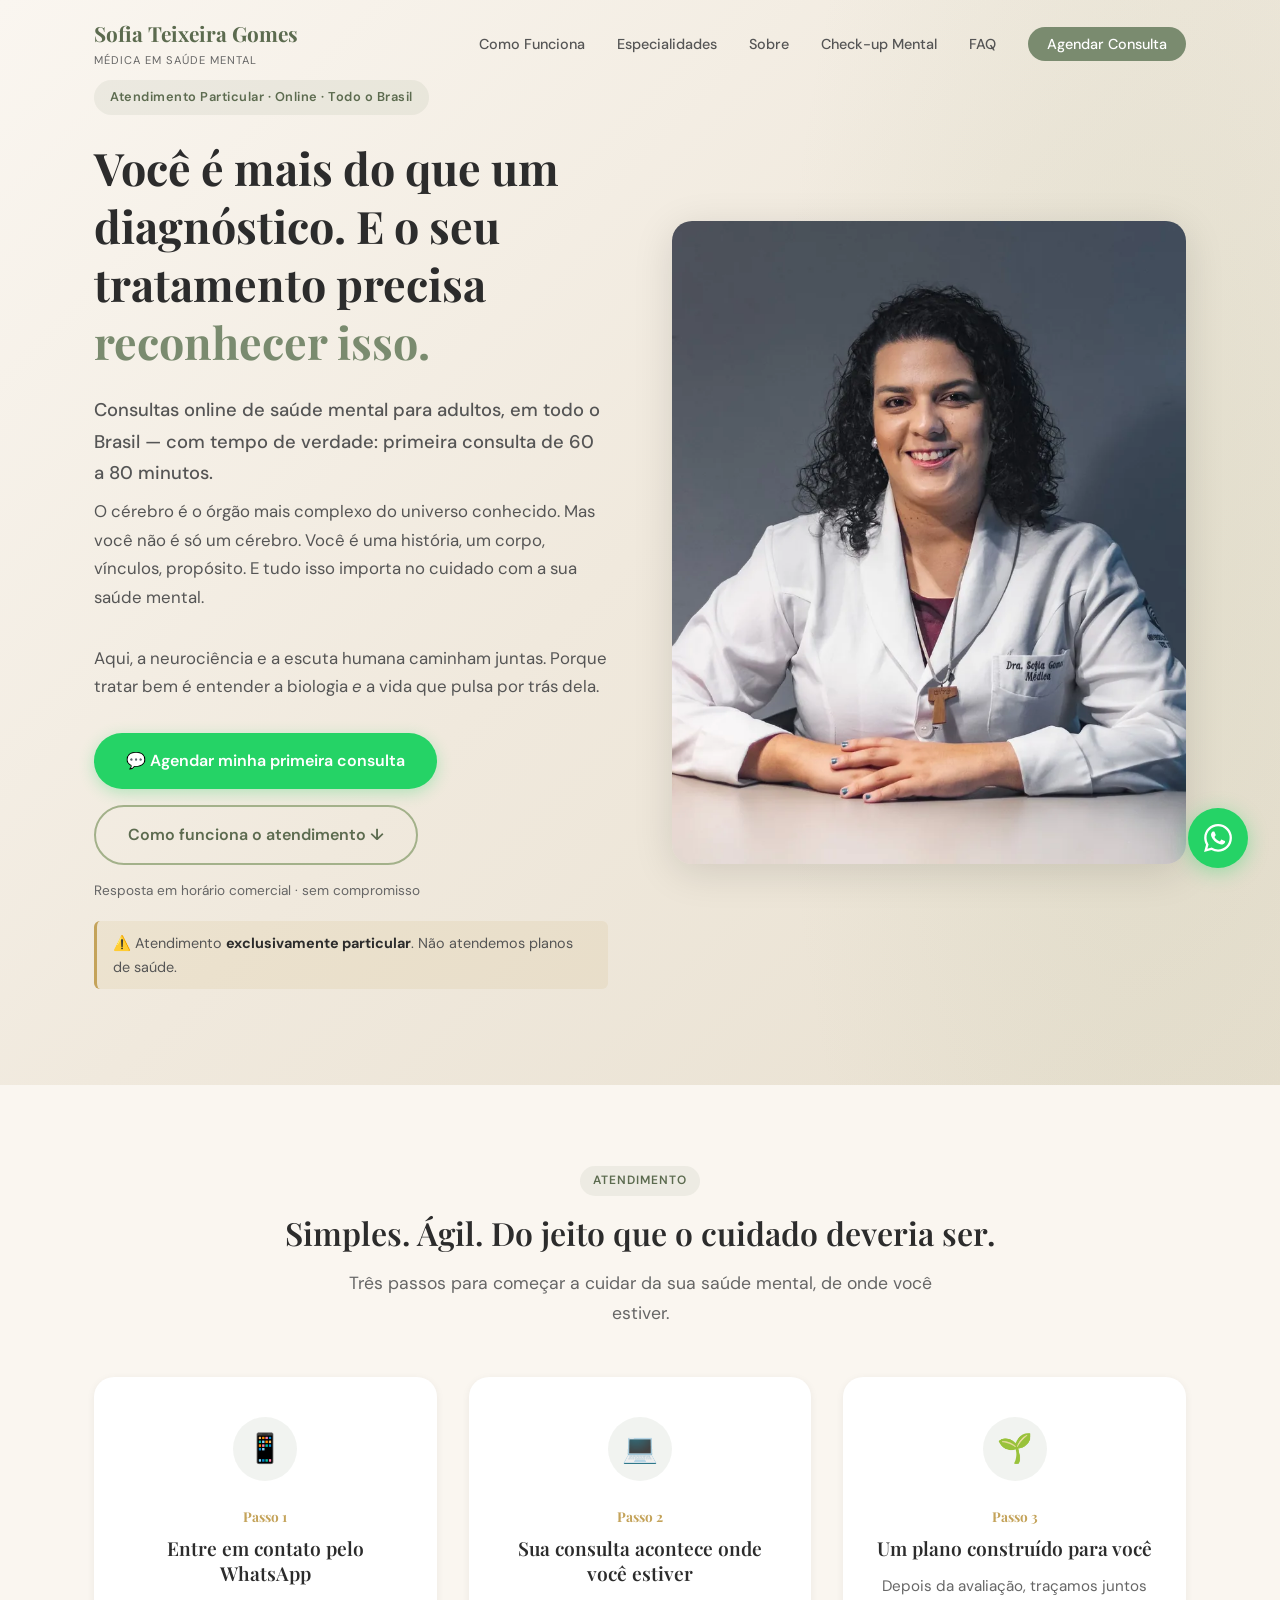
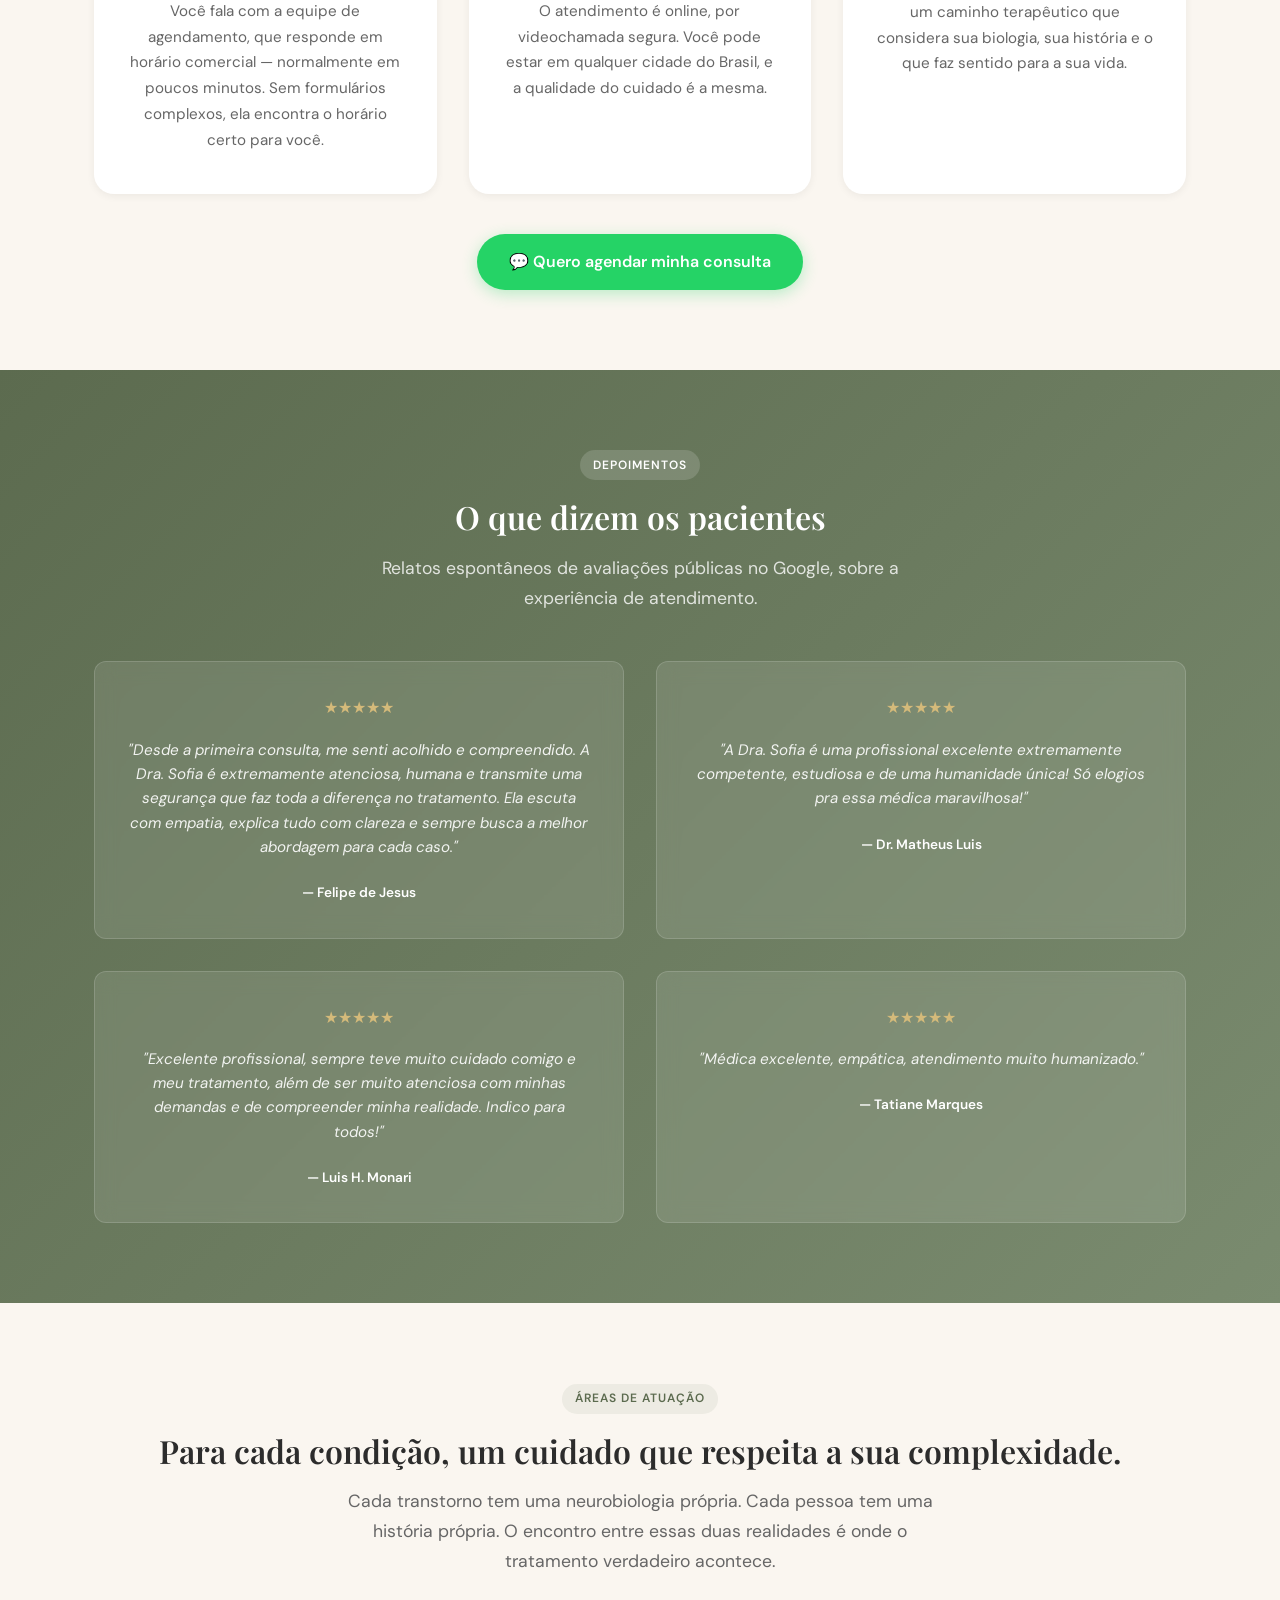
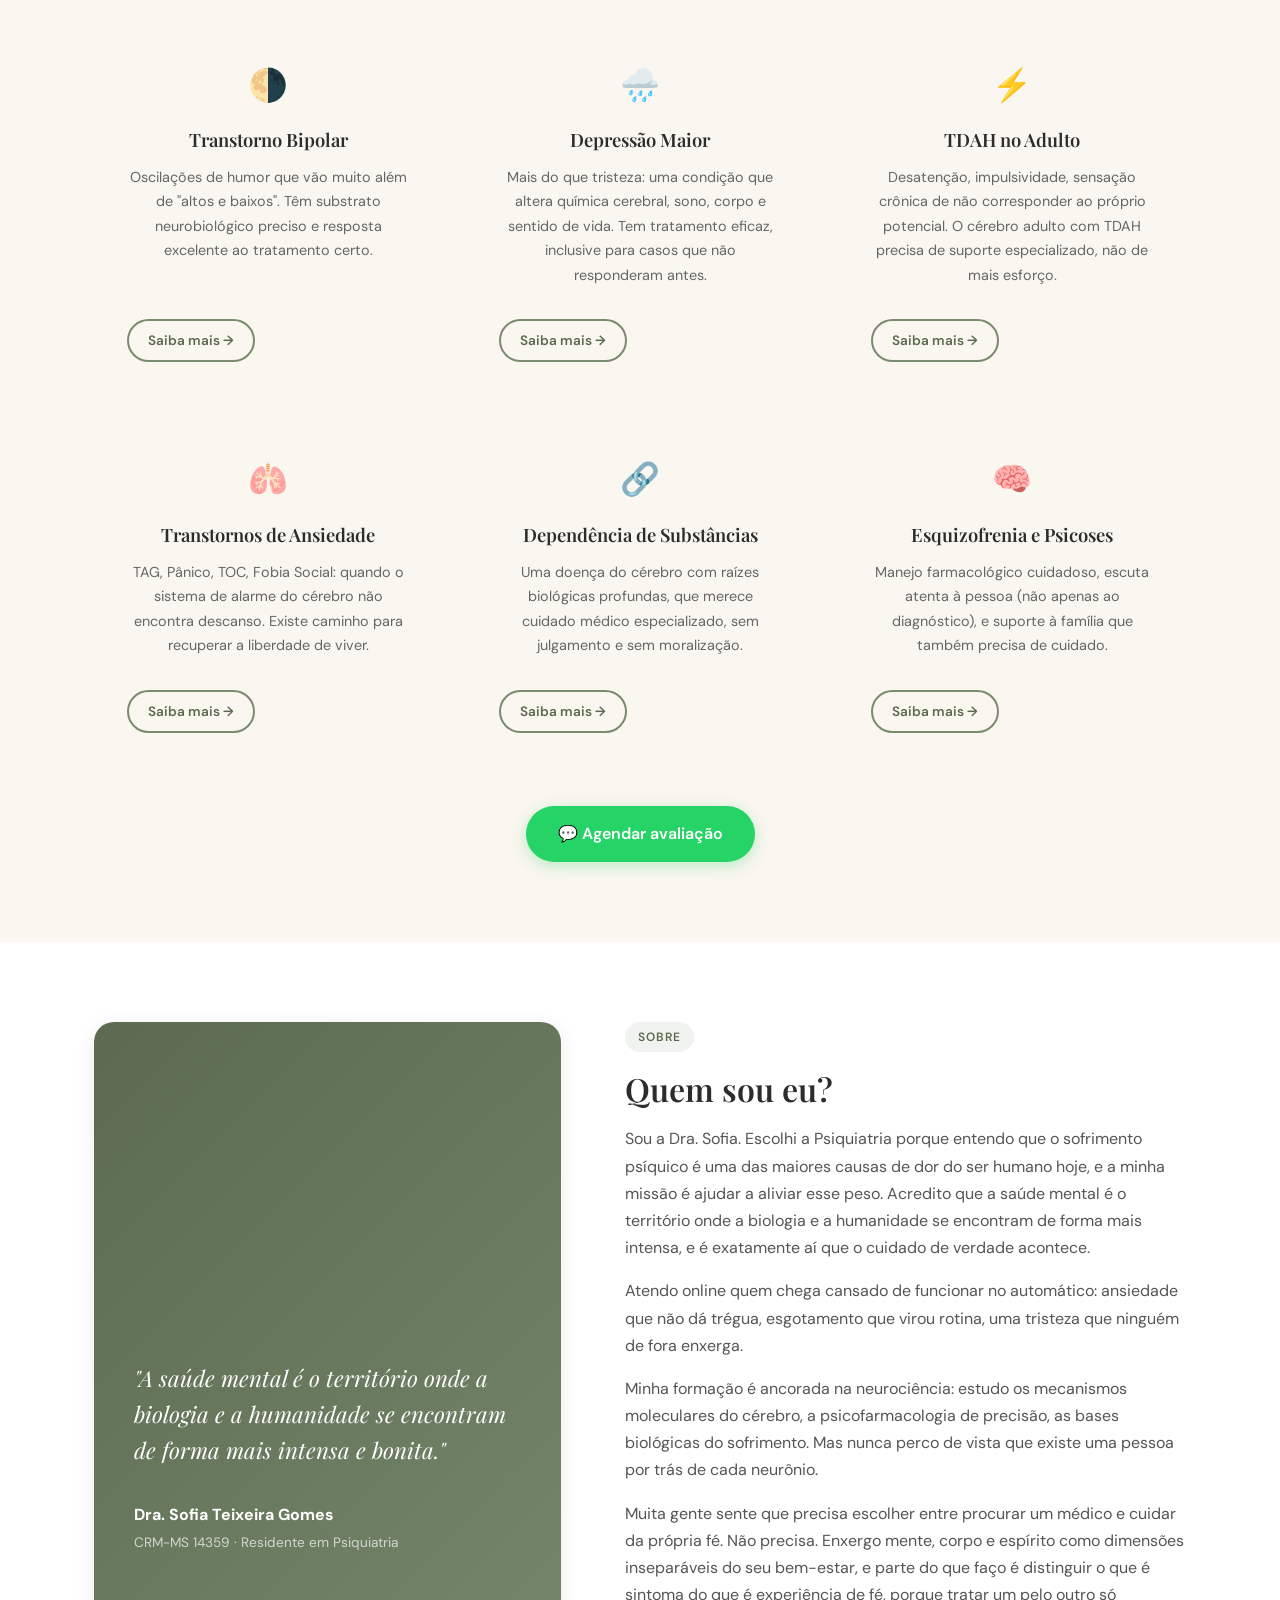
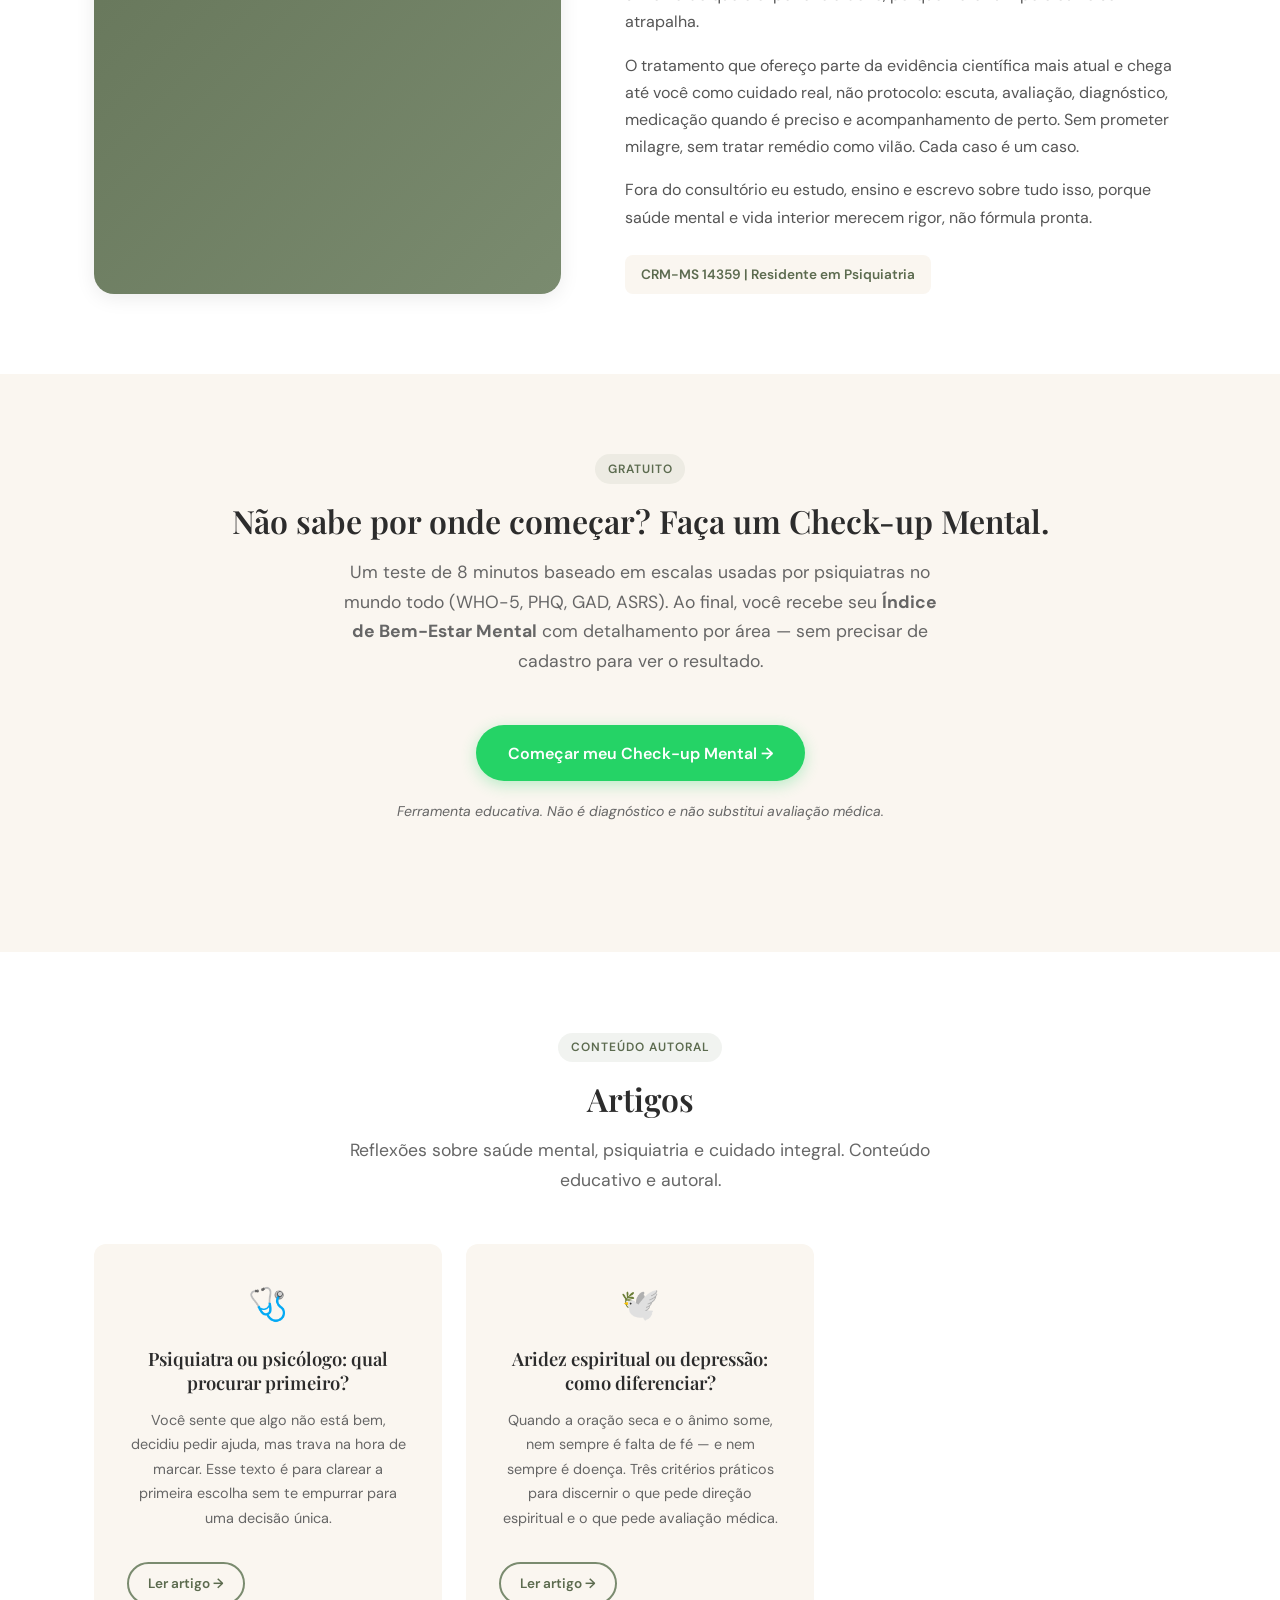
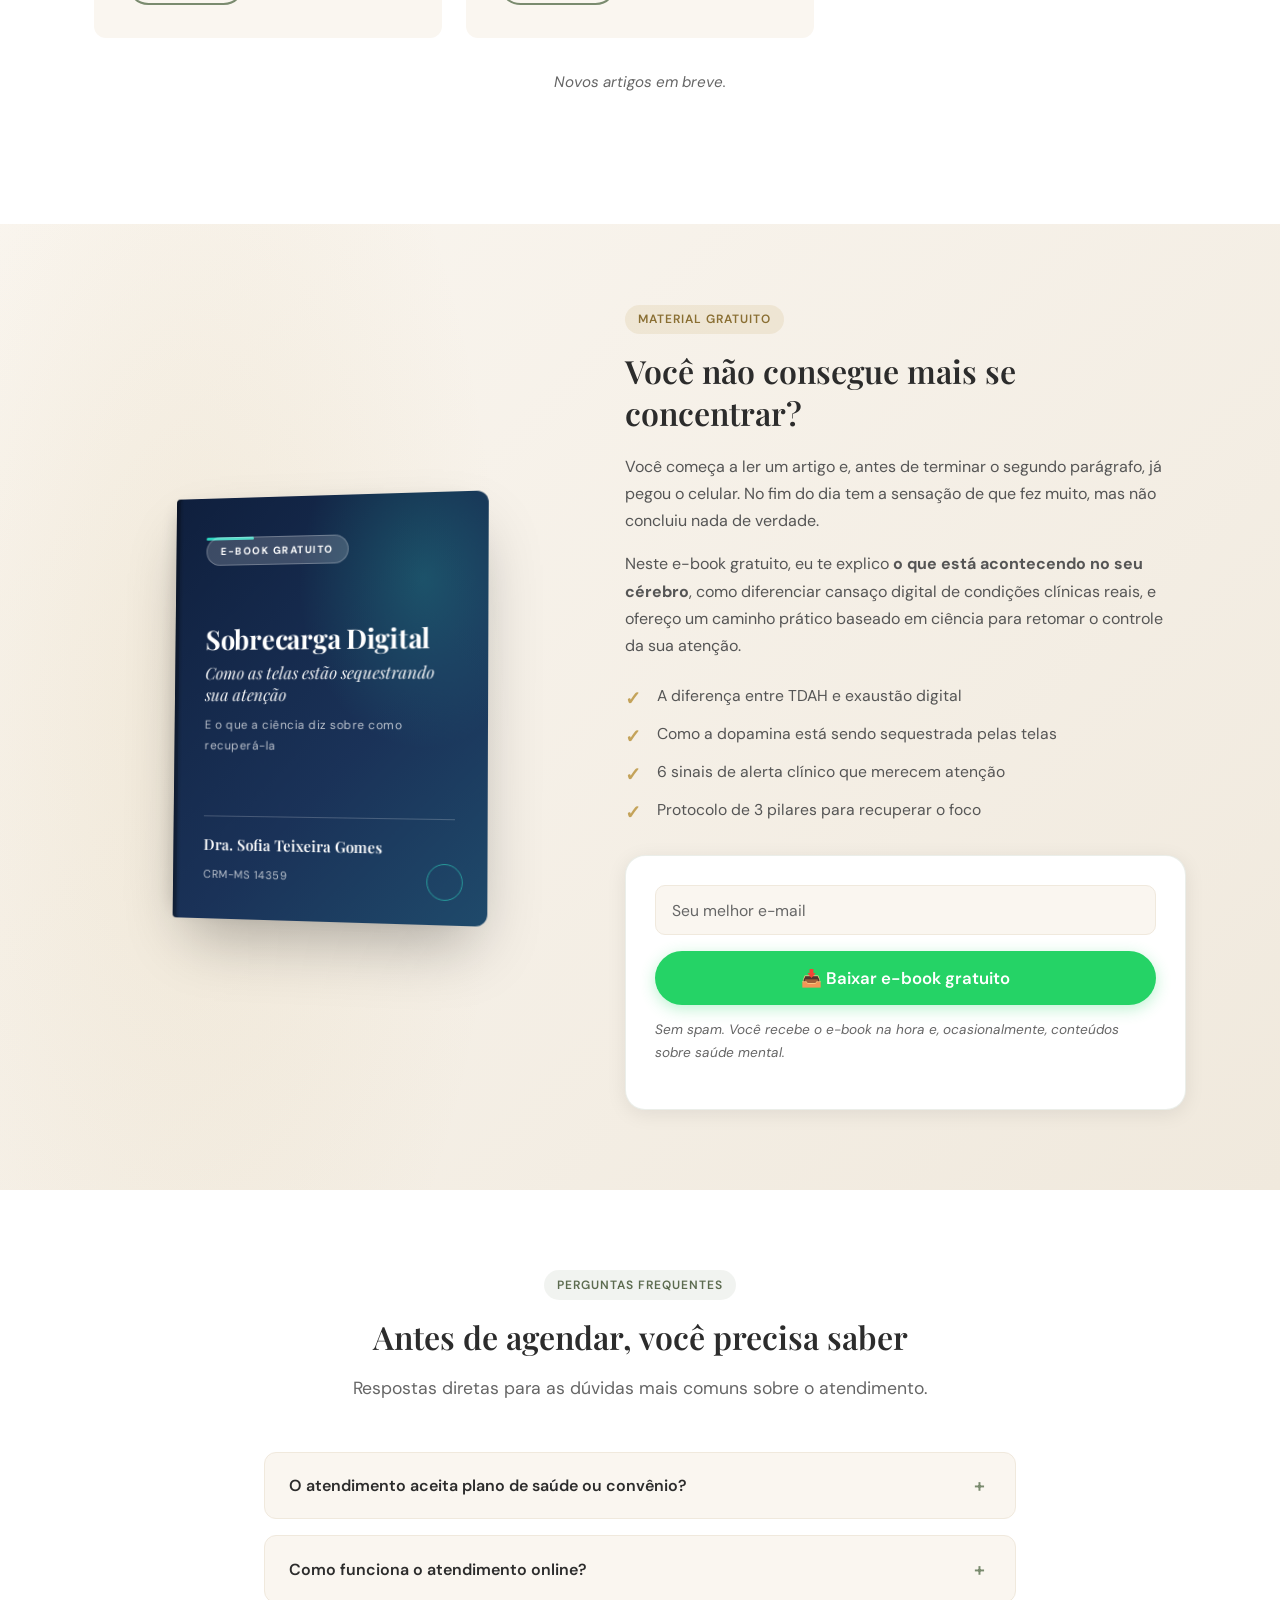
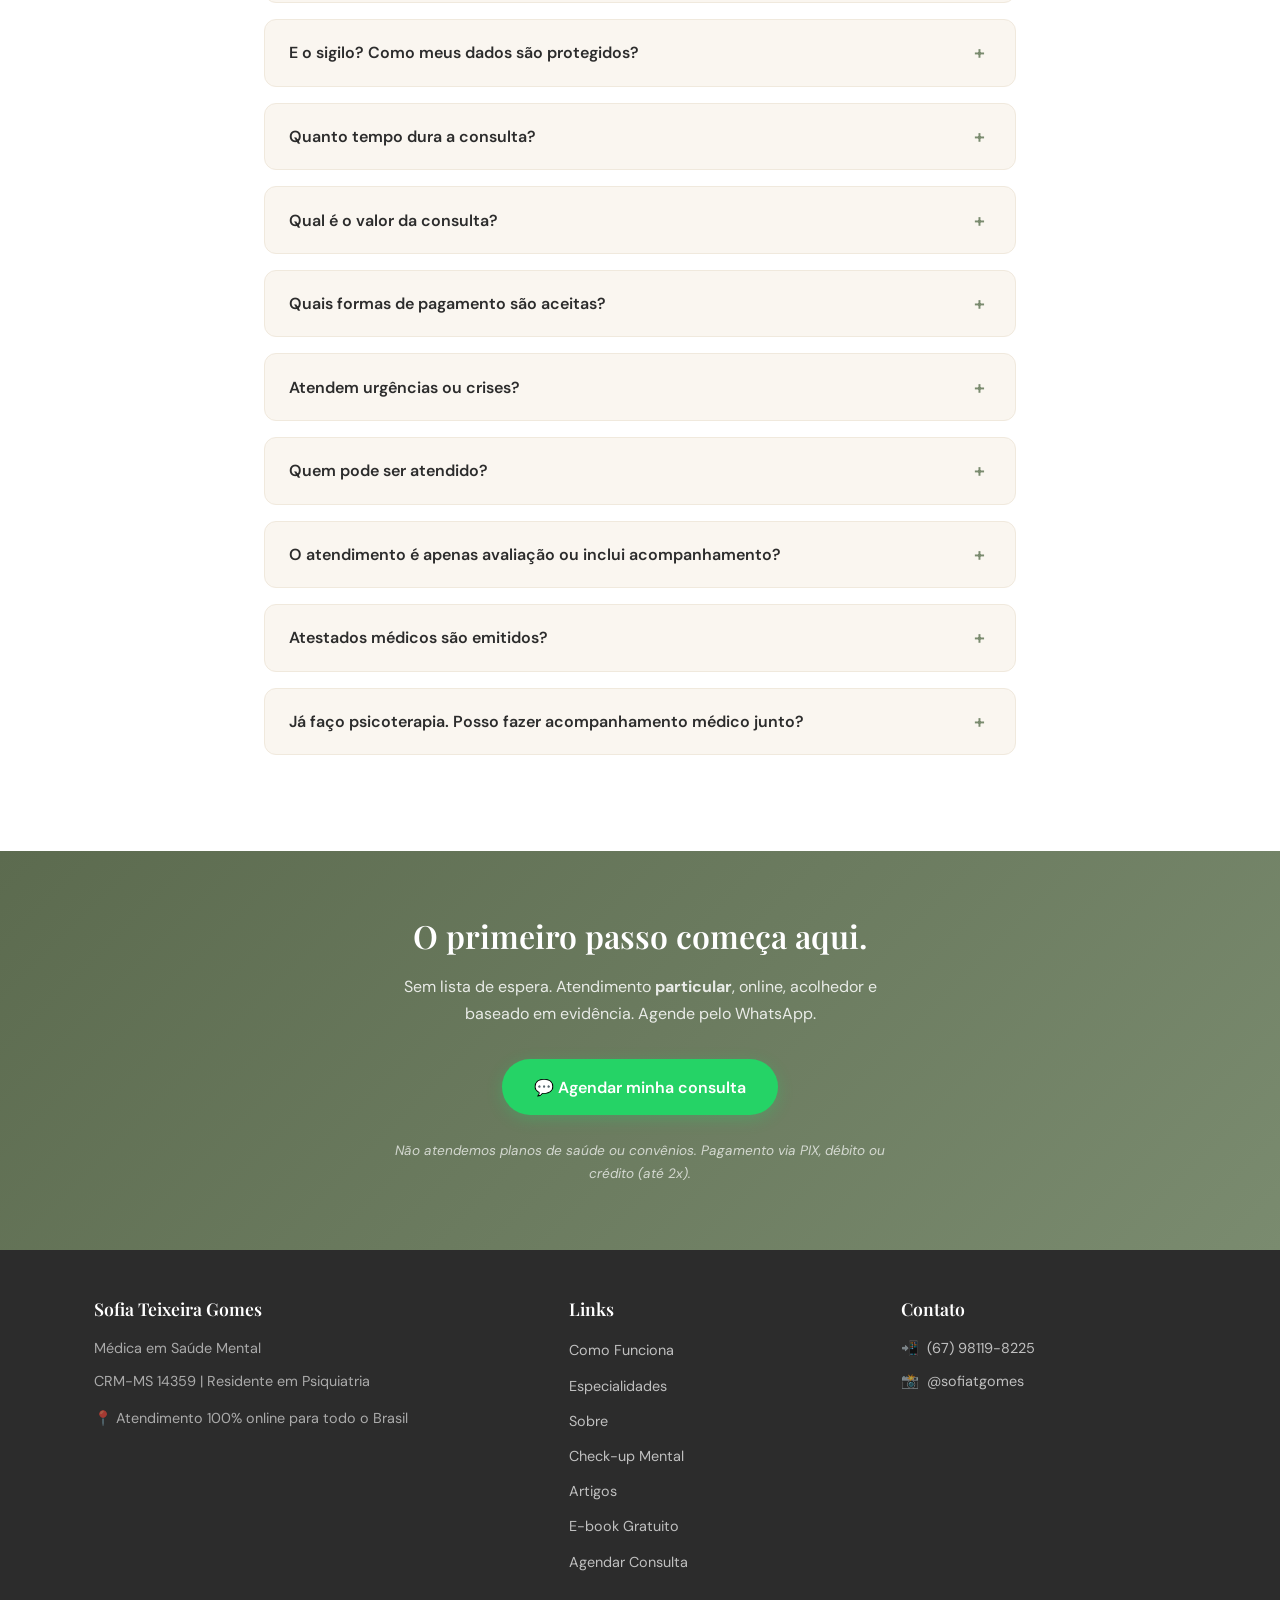
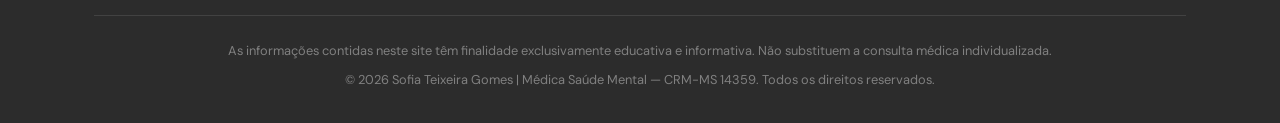
==== commit 04d0a414: "fix: atualiza numero de contato para (67) 98119-8225 em todo o site Troca as tres variantes do numer" ====
--- a/index.html
+++ b/index.html
@@ -48,7 +48,7 @@
         "identifier": "CRM-MS 14359",
         "url": "https://www.sofiateixeiragomes.com.br/",
         "image": "https://www.sofiateixeiragomes.com.br/img/sofia-principal.jpg",
-        "telephone": "+55-85-99117-3462",
+        "telephone": "+55-67-98119-8225",
         "areaServed": { "@type": "Country", "name": "Brasil" },
         "availableLanguage": "pt-BR",
         "paymentAccepted": "PIX, cartão de crédito, cartão de débito",
@@ -145,7 +145,7 @@
         <li><a href="#sobre">Sobre</a></li>
         <li><a href="check-up-mental/">Check-up Mental</a></li>
         <li><a href="#faq">FAQ</a></li>
-        <li><a href="https://wa.me/5585991173462?text=Ol%C3%A1!%20Vi%20no%20site%20que%20o%20atendimento%20%C3%A9%20particular%20e%20gostaria%20de%20agendar%20uma%20consulta." class="nav-cta" target="_blank">Agendar Consulta</a></li>
+        <li><a href="https://wa.me/5567981198225?text=Ol%C3%A1!%20Vi%20no%20site%20que%20o%20atendimento%20%C3%A9%20particular%20e%20gostaria%20de%20agendar%20uma%20consulta." class="nav-cta" target="_blank">Agendar Consulta</a></li>
       </ul>
       <button class="hamburger" aria-label="Menu">
         <span></span><span></span><span></span>
@@ -160,7 +160,7 @@
     <a href="#sobre">Sobre</a>
     <a href="check-up-mental/">Check-up Mental</a>
     <a href="#faq">FAQ</a>
-    <a href="https://wa.me/5585991173462?text=Ol%C3%A1!%20Vi%20no%20site%20que%20o%20atendimento%20%C3%A9%20particular%20e%20gostaria%20de%20agendar%20uma%20consulta." target="_blank">Agendar Consulta</a>
+    <a href="https://wa.me/5567981198225?text=Ol%C3%A1!%20Vi%20no%20site%20que%20o%20atendimento%20%C3%A9%20particular%20e%20gostaria%20de%20agendar%20uma%20consulta." target="_blank">Agendar Consulta</a>
   </div>
 
   <!-- Hero -->
@@ -173,7 +173,7 @@
         <p class="hero-text">O cérebro é o órgão mais complexo do universo conhecido. Mas você não é só um cérebro. Você é uma história, um corpo, vínculos, propósito. E tudo isso importa no cuidado com a sua saúde mental.</p>
         <p class="hero-text">Aqui, a neurociência e a escuta humana caminham juntas. Porque tratar bem é entender a biologia <em>e</em> a vida que pulsa por trás dela.</p>
         <div class="btn-group">
-          <a href="https://wa.me/5585991173462?text=Ol%C3%A1!%20Vi%20no%20site%20que%20o%20atendimento%20%C3%A9%20particular%20e%20gostaria%20de%20agendar%20uma%20consulta." class="btn btn-primary" target="_blank">💬 Agendar minha primeira consulta</a>
+          <a href="https://wa.me/5567981198225?text=Ol%C3%A1!%20Vi%20no%20site%20que%20o%20atendimento%20%C3%A9%20particular%20e%20gostaria%20de%20agendar%20uma%20consulta." class="btn btn-primary" target="_blank">💬 Agendar minha primeira consulta</a>
           <a href="#como-funciona" class="btn btn-secondary">Como funciona o atendimento ↓</a>
         </div>
         <p class="hero-cta-note">Resposta em horário comercial · sem compromisso</p>
@@ -212,7 +212,7 @@
         </div>
       </div>
       <div style="margin-top: 2.5rem;">
-        <a href="https://wa.me/5585991173462?text=Ol%C3%A1!%20Vi%20no%20site%20que%20o%20atendimento%20%C3%A9%20particular%20e%20gostaria%20de%20agendar%20uma%20consulta." class="btn btn-primary" target="_blank">💬 Quero agendar minha consulta</a>
+        <a href="https://wa.me/5567981198225?text=Ol%C3%A1!%20Vi%20no%20site%20que%20o%20atendimento%20%C3%A9%20particular%20e%20gostaria%20de%20agendar%20uma%20consulta." class="btn btn-primary" target="_blank">💬 Quero agendar minha consulta</a>
       </div>
     </div>
   </section>
@@ -300,7 +300,7 @@
 
       </div>
       <div style="margin-top: 2.5rem;">
-        <a href="https://wa.me/5585991173462?text=Ol%C3%A1!%20Vi%20no%20site%20que%20o%20atendimento%20%C3%A9%20particular%20e%20gostaria%20de%20agendar%20uma%20consulta." class="btn btn-primary" target="_blank">💬 Agendar avaliação</a>
+        <a href="https://wa.me/5567981198225?text=Ol%C3%A1!%20Vi%20no%20site%20que%20o%20atendimento%20%C3%A9%20particular%20e%20gostaria%20de%20agendar%20uma%20consulta." class="btn btn-primary" target="_blank">💬 Agendar avaliação</a>
       </div>
     </div>
   </section>
@@ -583,7 +583,7 @@
     <div class="container">
       <h2>O primeiro passo começa aqui.</h2>
       <p>Sem lista de espera. Atendimento <strong>particular</strong>, online, acolhedor e baseado em evidência. Agende pelo WhatsApp.</p>
-      <a href="https://wa.me/5585991173462?text=Ol%C3%A1!%20Vi%20no%20site%20que%20o%20atendimento%20%C3%A9%20particular%20e%20gostaria%20de%20agendar%20uma%20consulta." class="btn btn-primary" target="_blank">💬 Agendar minha consulta</a>
+      <a href="https://wa.me/5567981198225?text=Ol%C3%A1!%20Vi%20no%20site%20que%20o%20atendimento%20%C3%A9%20particular%20e%20gostaria%20de%20agendar%20uma%20consulta." class="btn btn-primary" target="_blank">💬 Agendar minha consulta</a>
       <p class="cta-disclaimer">Não atendemos planos de saúde ou convênios. Pagamento via PIX, débito ou crédito (até 2x).</p>
     </div>
   </section>
@@ -607,12 +607,12 @@
             <li><a href="check-up-mental/">Check-up Mental</a></li>
             <li><a href="#artigos">Artigos</a></li>
             <li><a href="#ebook">E-book Gratuito</a></li>
-            <li><a href="https://wa.me/5585991173462?text=Ol%C3%A1!%20Vi%20no%20site%20que%20o%20atendimento%20%C3%A9%20particular%20e%20gostaria%20de%20agendar%20uma%20consulta." target="_blank">Agendar Consulta</a></li>
+            <li><a href="https://wa.me/5567981198225?text=Ol%C3%A1!%20Vi%20no%20site%20que%20o%20atendimento%20%C3%A9%20particular%20e%20gostaria%20de%20agendar%20uma%20consulta." target="_blank">Agendar Consulta</a></li>
           </ul>
         </div>
         <div class="footer-contact">
           <h4>Contato</h4>
-          <p>📲 <a href="https://wa.me/5585991173462?text=Ol%C3%A1!%20Vi%20no%20site%20que%20o%20atendimento%20%C3%A9%20particular%20e%20gostaria%20de%20agendar%20uma%20consulta." target="_blank">(85) 99117-3462</a></p>
+          <p>📲 <a href="https://wa.me/5567981198225?text=Ol%C3%A1!%20Vi%20no%20site%20que%20o%20atendimento%20%C3%A9%20particular%20e%20gostaria%20de%20agendar%20uma%20consulta." target="_blank">(67) 98119-8225</a></p>
           <p>📸 <a href="https://www.instagram.com/sofiatgomes/" target="_blank">@sofiatgomes</a></p>
         </div>
       </div>
@@ -624,7 +624,7 @@
   </footer>
 
   <!-- WhatsApp Float -->
-  <a href="https://wa.me/5585991173462?text=Ol%C3%A1!%20Vi%20no%20site%20que%20o%20atendimento%20%C3%A9%20particular%20e%20gostaria%20de%20agendar%20uma%20consulta." class="whatsapp-float" target="_blank" aria-label="WhatsApp">
+  <a href="https://wa.me/5567981198225?text=Ol%C3%A1!%20Vi%20no%20site%20que%20o%20atendimento%20%C3%A9%20particular%20e%20gostaria%20de%20agendar%20uma%20consulta." class="whatsapp-float" target="_blank" aria-label="WhatsApp">
     <svg width="28" height="28" viewBox="0 0 24 24" fill="currentColor"><path d="M17.472 14.382c-.297-.149-1.758-.867-2.03-.967-.273-.099-.471-.148-.67.15-.197.297-.767.966-.94 1.164-.173.199-.347.223-.644.075-.297-.15-1.255-.463-2.39-1.475-.883-.788-1.48-1.761-1.653-2.059-.173-.297-.018-.458.13-.606.134-.133.298-.347.446-.52.149-.174.198-.298.298-.497.099-.198.05-.371-.025-.52-.075-.149-.669-1.612-.916-2.207-.242-.579-.487-.5-.669-.51-.173-.008-.371-.01-.57-.01-.198 0-.52.074-.792.372-.272.297-1.04 1.016-1.04 2.479 0 1.462 1.065 2.875 1.213 3.074.149.198 2.096 3.2 5.077 4.487.709.306 1.262.489 1.694.625.712.227 1.36.195 1.871.118.571-.085 1.758-.719 2.006-1.413.248-.694.248-1.289.173-1.413-.074-.124-.272-.198-.57-.347m-5.421 7.403h-.004a9.87 9.87 0 01-5.031-1.378l-.361-.214-3.741.982.998-3.648-.235-.374a9.86 9.86 0 01-1.51-5.26c.001-5.45 4.436-9.884 9.888-9.884 2.64 0 5.122 1.03 6.988 2.898a9.825 9.825 0 012.893 6.994c-.003 5.45-4.437 9.884-9.885 9.884m8.413-18.297A11.815 11.815 0 0012.05 0C5.495 0 .16 5.335.157 11.892c0 2.096.547 4.142 1.588 5.945L.057 24l6.305-1.654a11.882 11.882 0 005.683 1.448h.005c6.554 0 11.89-5.335 11.893-11.893a11.821 11.821 0 00-3.48-8.413z"/></svg>
   </a>
 
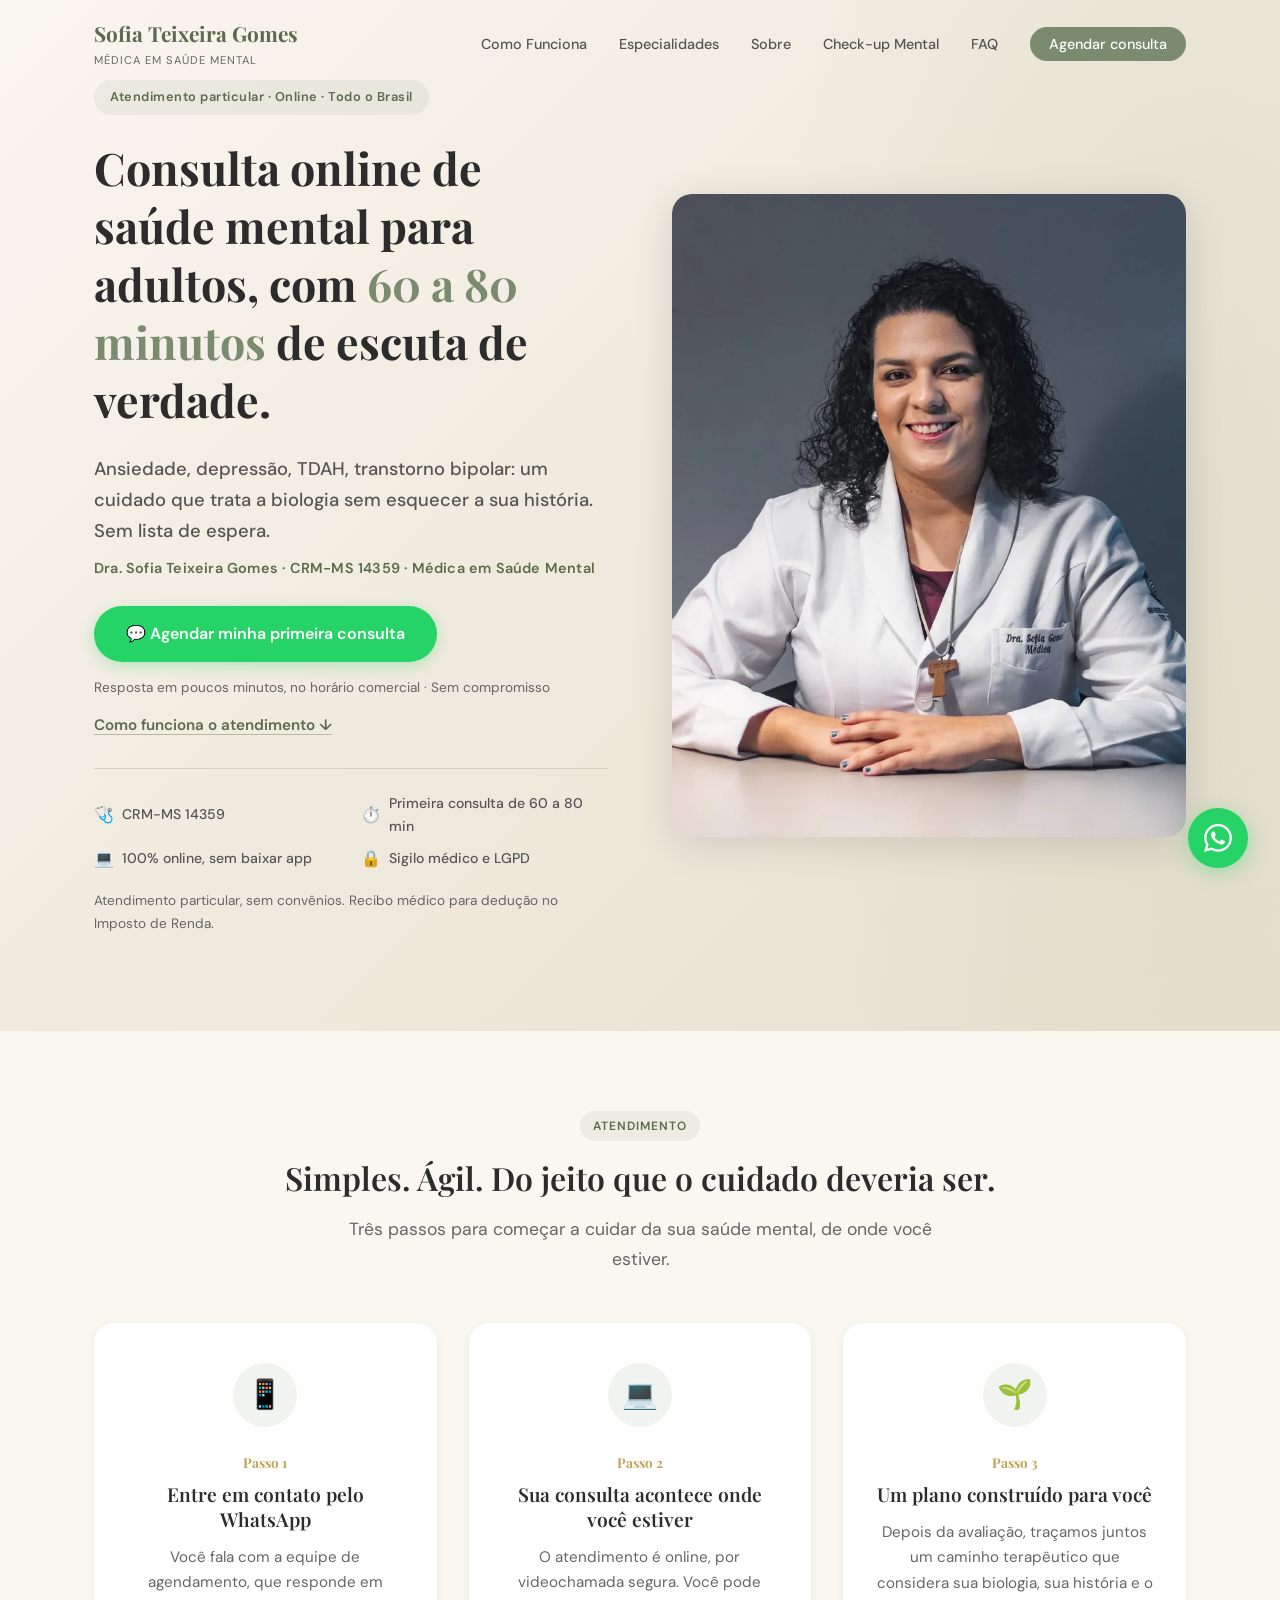
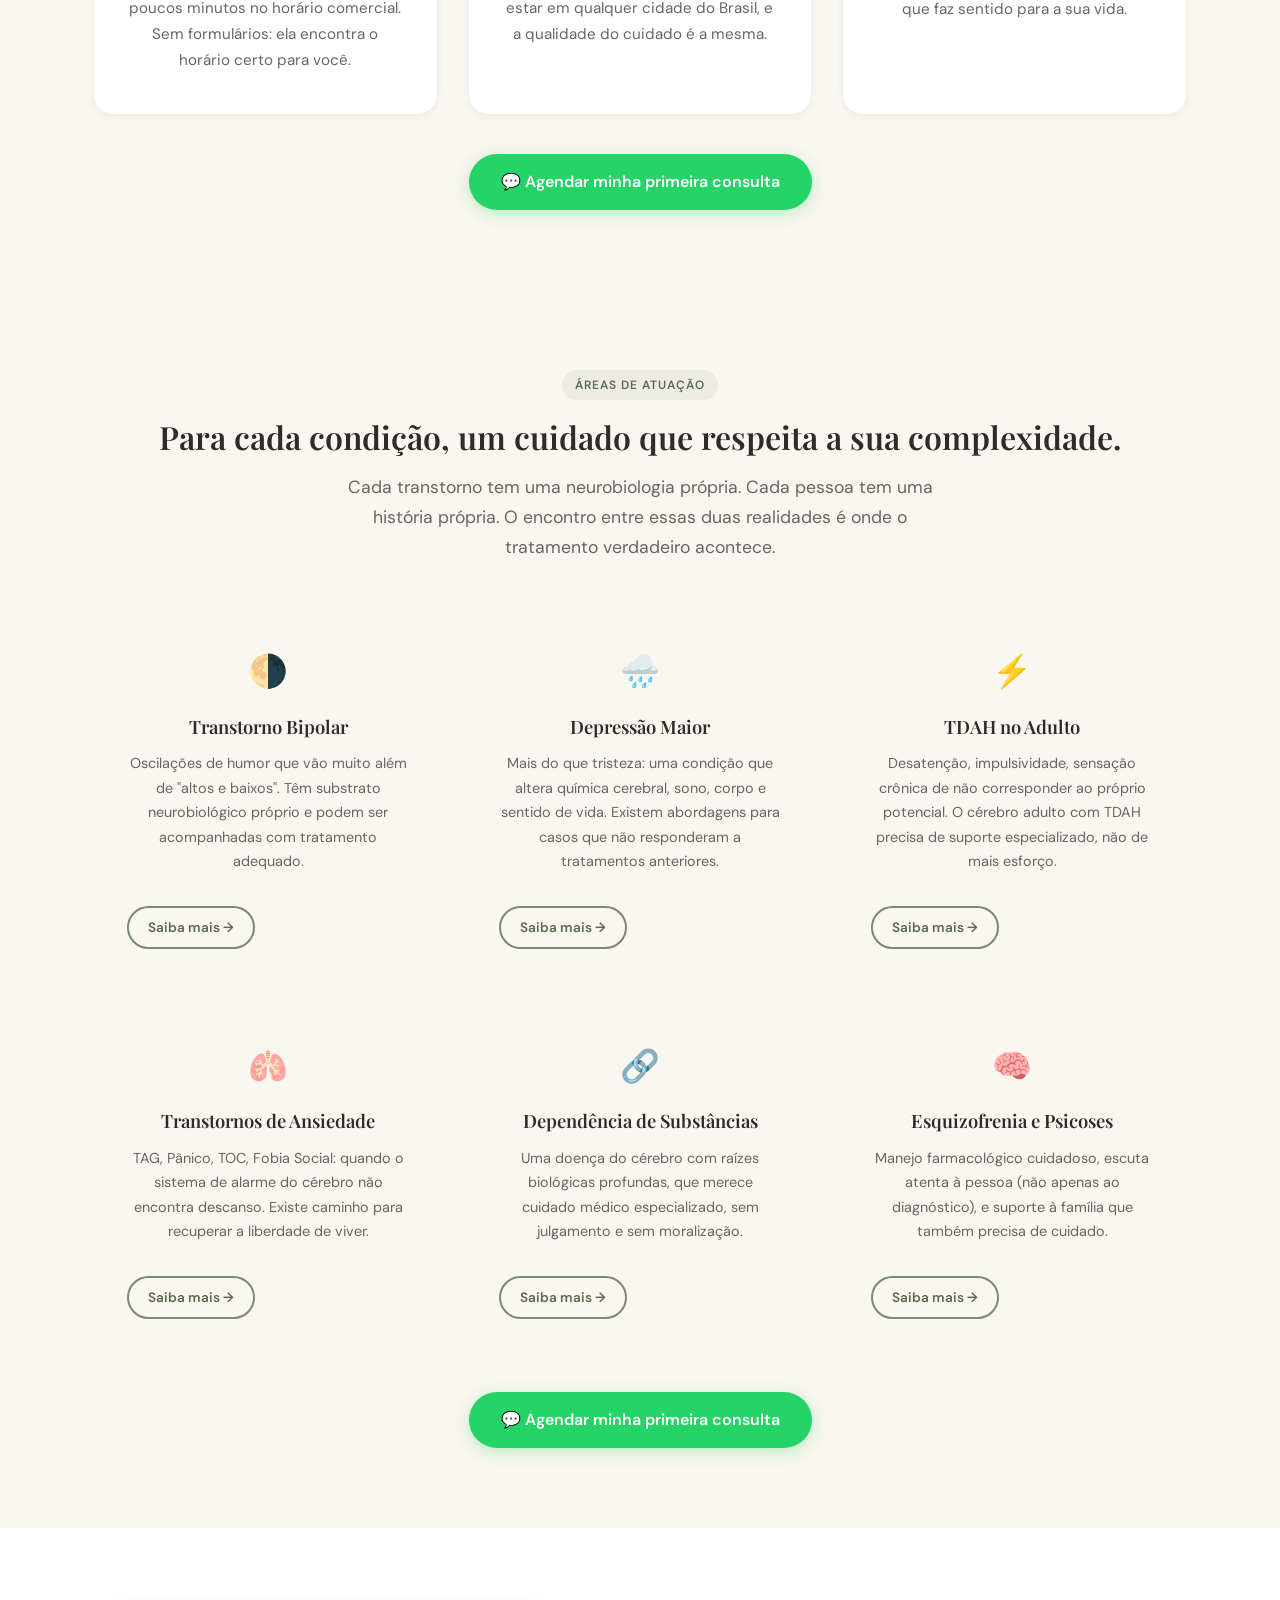
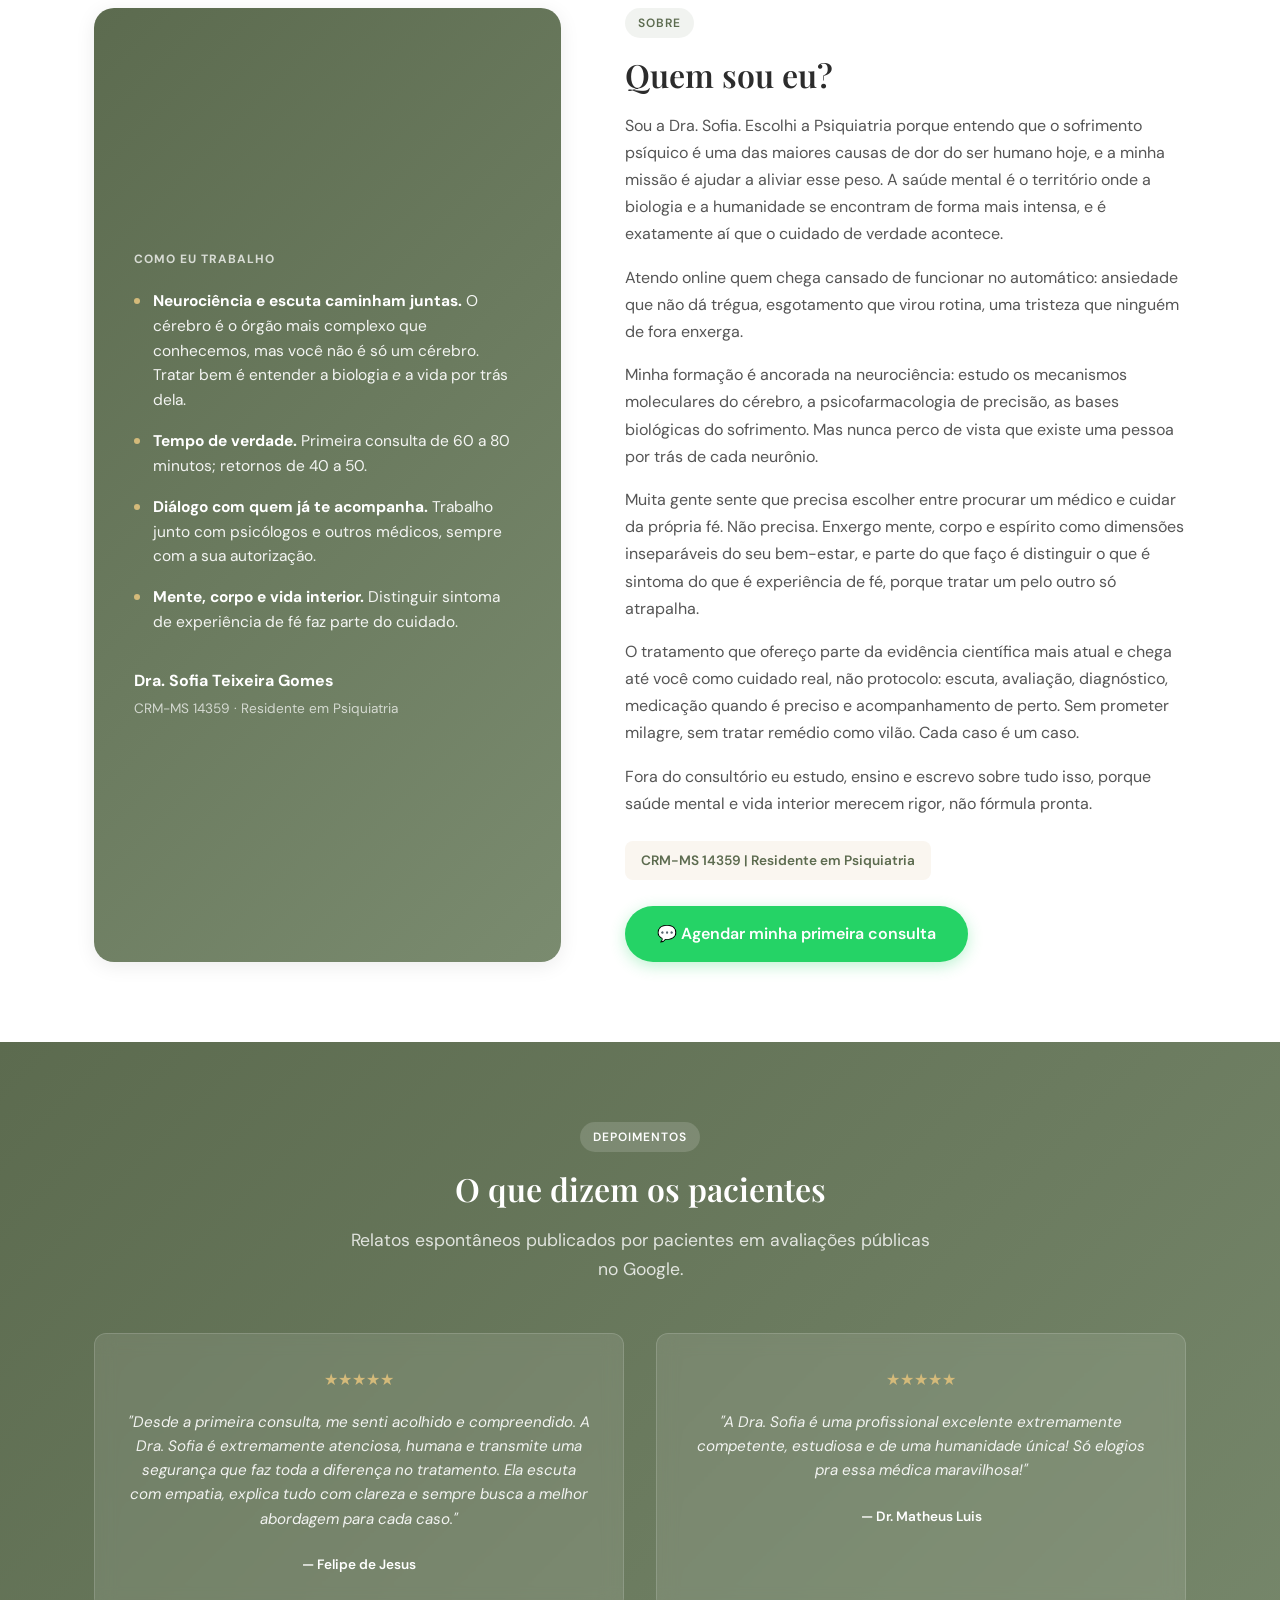
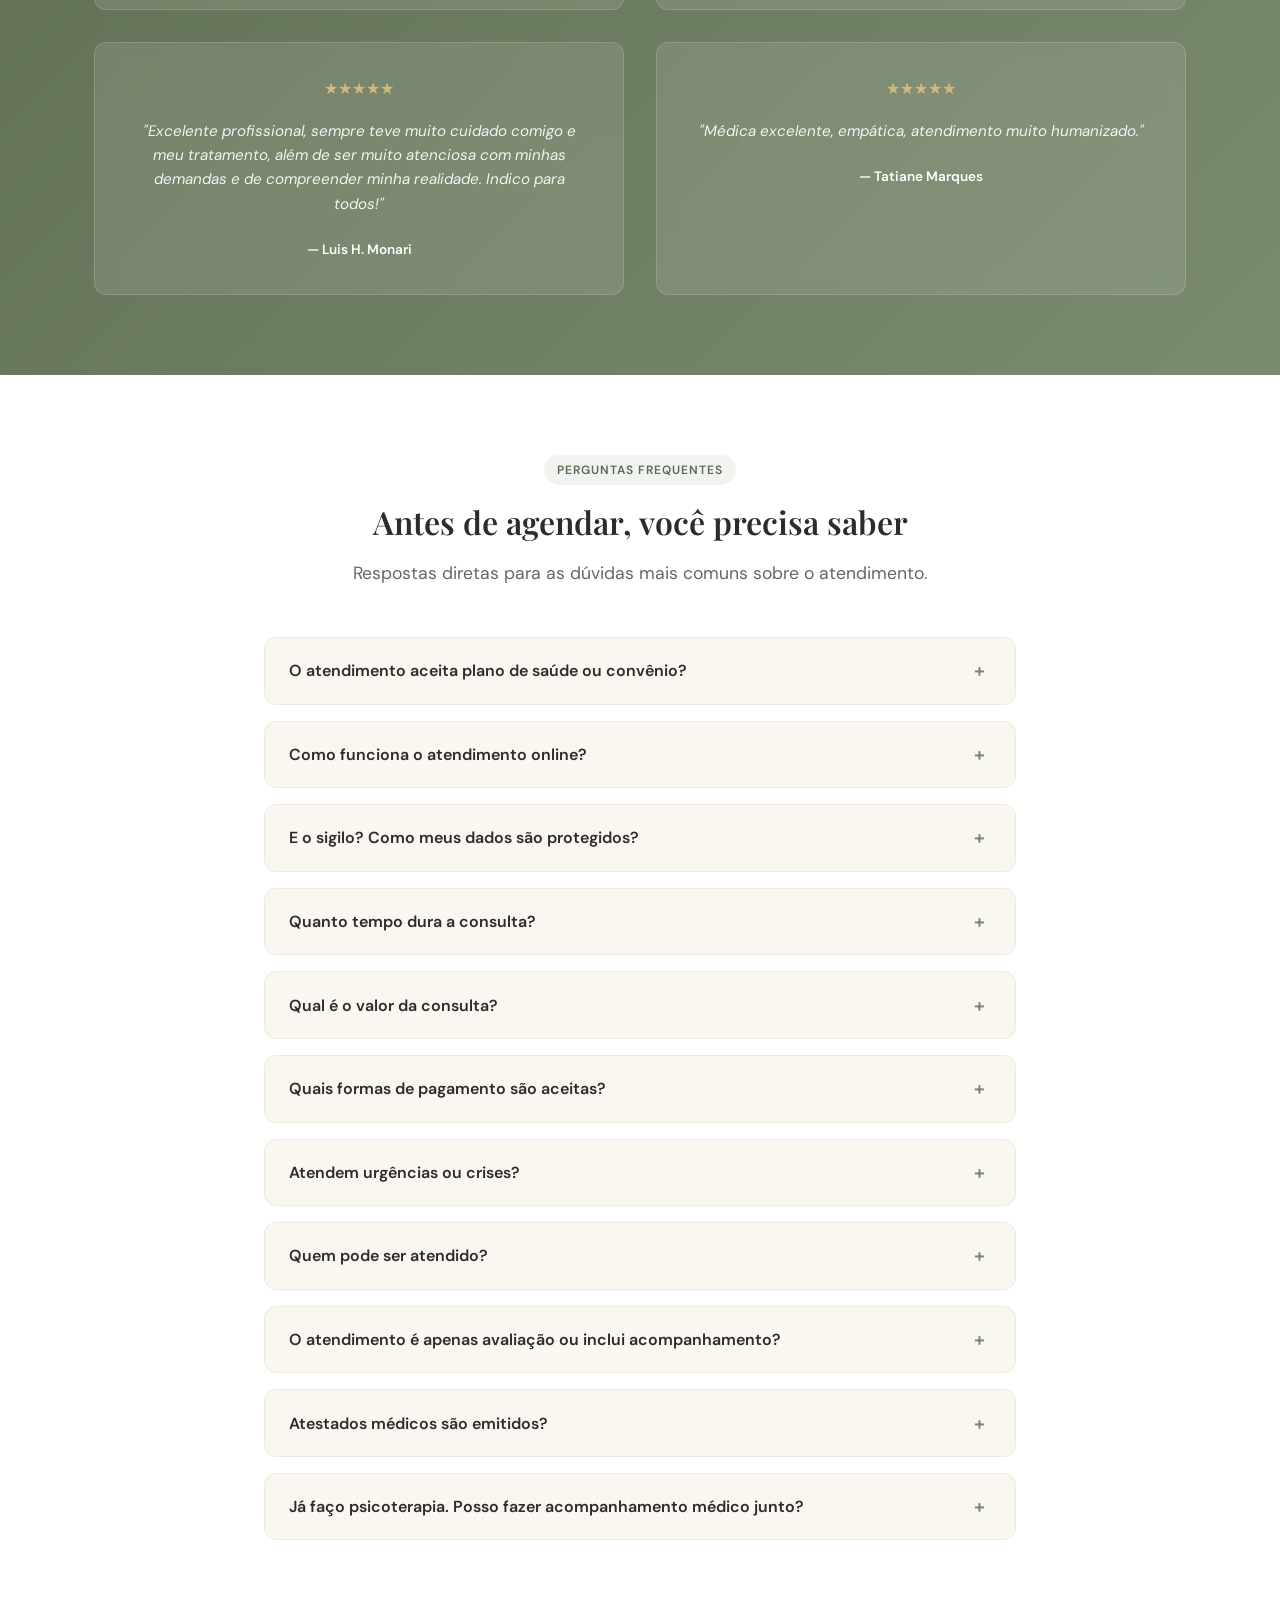
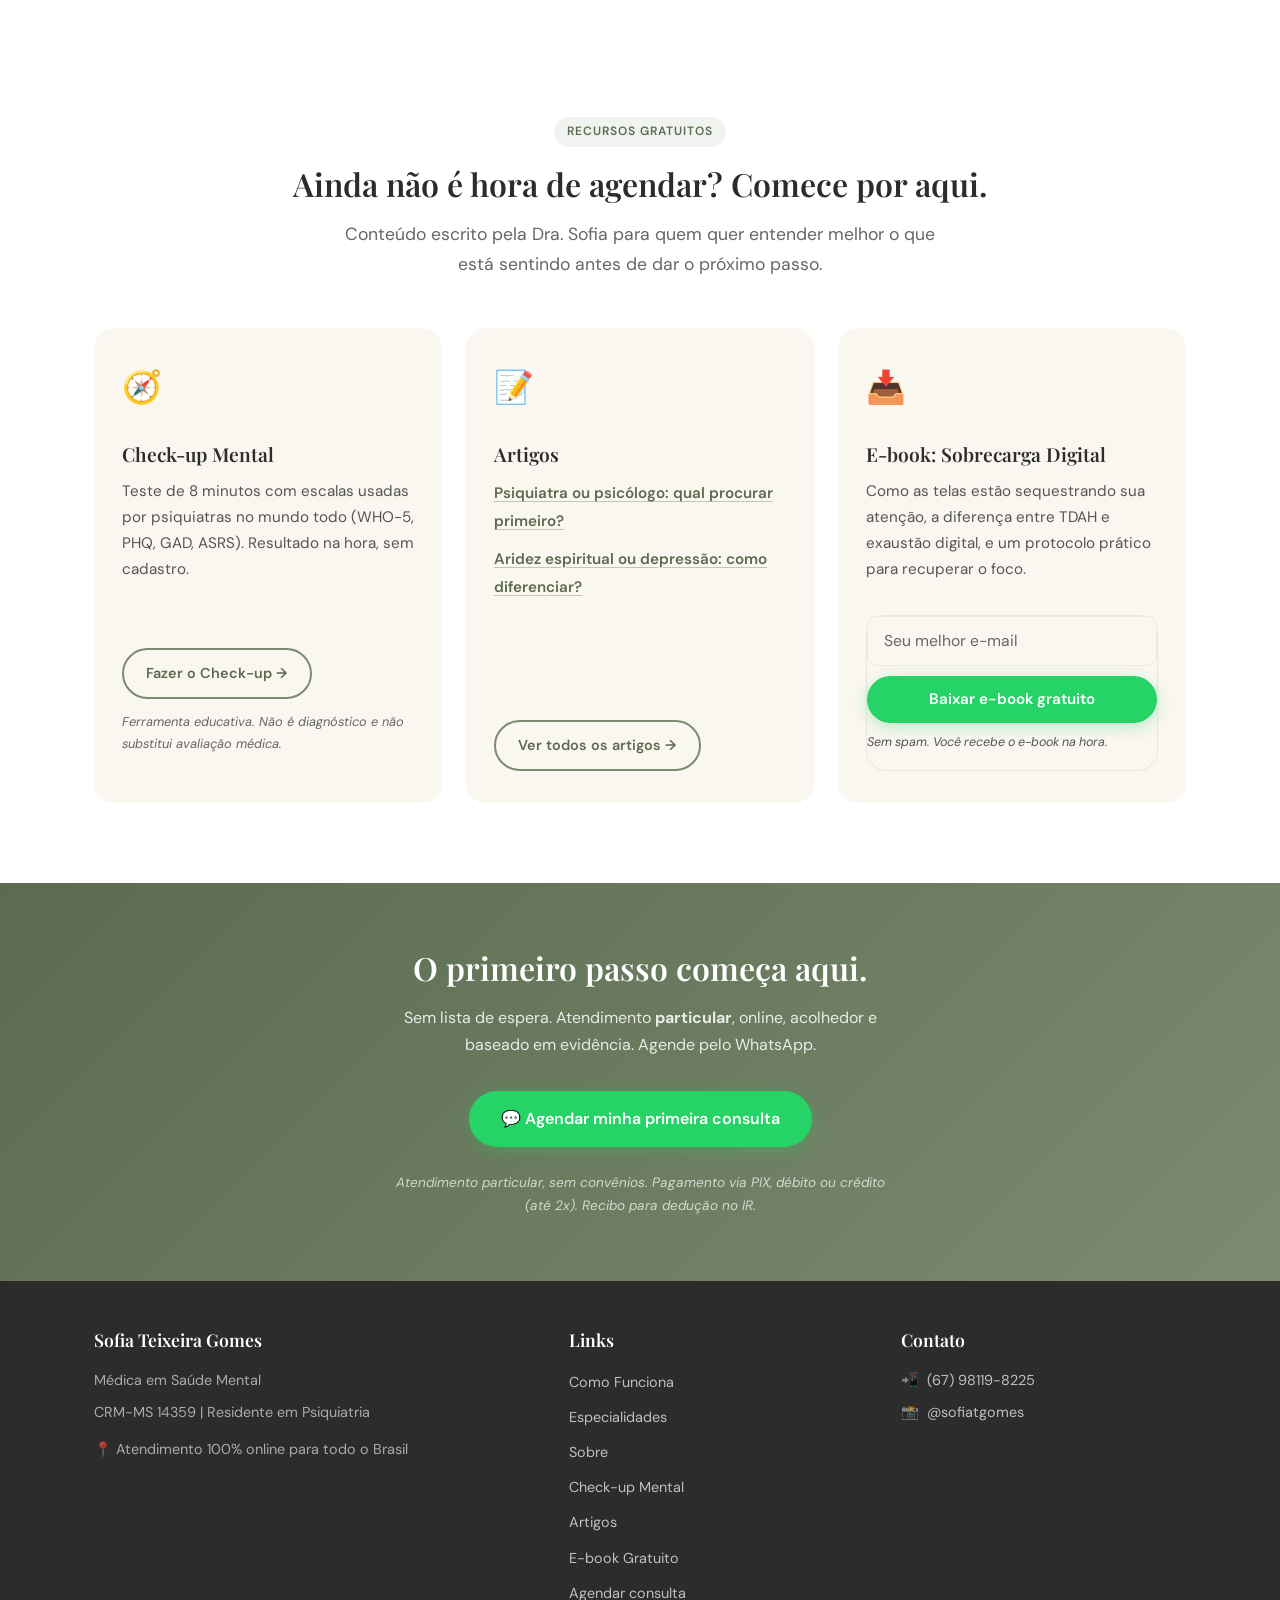
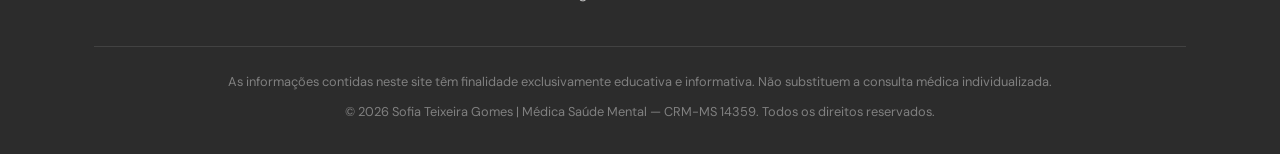
==== commit c71c6f1c: "cro: nova primeira dobra, reordenação da home, CTAs padronizados e rastreamento unificado - Hero: tí" ====
--- a/index.html
+++ b/index.html
@@ -145,7 +145,7 @@
         <li><a href="#sobre">Sobre</a></li>
         <li><a href="check-up-mental/">Check-up Mental</a></li>
         <li><a href="#faq">FAQ</a></li>
-        <li><a href="https://wa.me/5567981198225?text=Ol%C3%A1!%20Vi%20no%20site%20que%20o%20atendimento%20%C3%A9%20particular%20e%20gostaria%20de%20agendar%20uma%20consulta." class="nav-cta" target="_blank">Agendar Consulta</a></li>
+        <li><a href="https://wa.me/5567981198225?text=Ol%C3%A1!%20Vim%20pelo%20site%20e%20gostaria%20de%20agendar%20uma%20primeira%20consulta." class="nav-cta" target="_blank">Agendar consulta</a></li>
       </ul>
       <button class="hamburger" aria-label="Menu">
         <span></span><span></span><span></span>
@@ -160,24 +160,29 @@
     <a href="#sobre">Sobre</a>
     <a href="check-up-mental/">Check-up Mental</a>
     <a href="#faq">FAQ</a>
-    <a href="https://wa.me/5567981198225?text=Ol%C3%A1!%20Vi%20no%20site%20que%20o%20atendimento%20%C3%A9%20particular%20e%20gostaria%20de%20agendar%20uma%20consulta." target="_blank">Agendar Consulta</a>
+    <a href="https://wa.me/5567981198225?text=Ol%C3%A1!%20Vim%20pelo%20site%20e%20gostaria%20de%20agendar%20uma%20primeira%20consulta." target="_blank">Agendar consulta</a>
   </div>
 
   <!-- Hero -->
   <section class="hero">
     <div class="container">
       <div class="hero-content">
-        <span class="hero-badge">Atendimento Particular · Online · Todo o Brasil</span>
-        <h1>Você é mais do que um diagnóstico. E o seu tratamento precisa <em>reconhecer isso.</em></h1>
-        <p class="hero-subtitle">Consultas online de saúde mental para adultos, em todo o Brasil — com tempo de verdade: primeira consulta de 60 a 80 minutos.</p>
-        <p class="hero-text">O cérebro é o órgão mais complexo do universo conhecido. Mas você não é só um cérebro. Você é uma história, um corpo, vínculos, propósito. E tudo isso importa no cuidado com a sua saúde mental.</p>
-        <p class="hero-text">Aqui, a neurociência e a escuta humana caminham juntas. Porque tratar bem é entender a biologia <em>e</em> a vida que pulsa por trás dela.</p>
+        <span class="hero-badge">Atendimento particular · Online · Todo o Brasil</span>
+        <h1>Consulta online de saúde mental para adultos, com <em>60 a 80 minutos</em> de escuta de verdade.</h1>
+        <p class="hero-subtitle">Ansiedade, depressão, TDAH, transtorno bipolar: um cuidado que trata a biologia sem esquecer a sua história. Sem lista de espera.</p>
+        <p class="hero-doctor">Dra. Sofia Teixeira Gomes · CRM-MS 14359 · Médica em Saúde Mental</p>
         <div class="btn-group">
-          <a href="https://wa.me/5567981198225?text=Ol%C3%A1!%20Vi%20no%20site%20que%20o%20atendimento%20%C3%A9%20particular%20e%20gostaria%20de%20agendar%20uma%20consulta." class="btn btn-primary" target="_blank">💬 Agendar minha primeira consulta</a>
-          <a href="#como-funciona" class="btn btn-secondary">Como funciona o atendimento ↓</a>
-        </div>
-        <p class="hero-cta-note">Resposta em horário comercial · sem compromisso</p>
-        <p class="hero-private-notice">⚠️ Atendimento <strong>exclusivamente particular</strong>. Não atendemos planos de saúde.</p>
+          <a href="https://wa.me/5567981198225?text=Ol%C3%A1!%20Vim%20pelo%20site%20e%20gostaria%20de%20agendar%20uma%20primeira%20consulta." class="btn btn-primary" target="_blank">💬 Agendar minha primeira consulta</a>
+        </div>
+        <p class="hero-cta-note">Resposta em poucos minutos, no horário comercial · Sem compromisso</p>
+        <a href="#como-funciona" class="hero-link">Como funciona o atendimento ↓</a>
+        <ul class="hero-trust" aria-label="Informações do atendimento">
+          <li><span>🩺</span> CRM-MS 14359</li>
+          <li><span>⏱️</span> Primeira consulta de 60 a 80 min</li>
+          <li><span>💻</span> 100% online, sem baixar app</li>
+          <li><span>🔒</span> Sigilo médico e LGPD</li>
+        </ul>
+        <p class="hero-private-notice">Atendimento particular, sem convênios. Recibo médico para dedução no Imposto de Renda.</p>
       </div>
       <div class="hero-image">
         <img src="img/sofia-principal-800.webp" alt="Dra. Sofia Teixeira Gomes, Médica em Saúde Mental, atendimento online" class="hero-img" width="800" height="1000" fetchpriority="high" decoding="async">
@@ -196,7 +201,7 @@
           <div class="step-icon">📱</div>
           <div class="step-number">Passo 1</div>
           <h3>Entre em contato pelo WhatsApp</h3>
-          <p>Você fala com a equipe de agendamento, que responde em horário comercial — normalmente em poucos minutos. Sem formulários complexos, ela encontra o horário certo para você.</p>
+          <p>Você fala com a equipe de agendamento, que responde em poucos minutos no horário comercial. Sem formulários: ela encontra o horário certo para você.</p>
         </div>
         <div class="step-card">
           <div class="step-icon">💻</div>
@@ -212,38 +217,7 @@
         </div>
       </div>
       <div style="margin-top: 2.5rem;">
-        <a href="https://wa.me/5567981198225?text=Ol%C3%A1!%20Vi%20no%20site%20que%20o%20atendimento%20%C3%A9%20particular%20e%20gostaria%20de%20agendar%20uma%20consulta." class="btn btn-primary" target="_blank">💬 Quero agendar minha consulta</a>
-      </div>
-    </div>
-  </section>
-
-  <!-- Depoimentos -->
-  <section class="testimonials" id="depoimentos">
-    <div class="container text-center">
-      <span class="section-badge">Depoimentos</span>
-      <h2 class="section-title">O que dizem os pacientes</h2>
-      <p class="section-subtitle">Relatos espontâneos de avaliações públicas no Google, sobre a experiência de atendimento.</p>
-      <div class="testimonials-grid">
-        <div class="testimonial-card">
-          <div class="testimonial-stars">★★★★★</div>
-          <p>"Desde a primeira consulta, me senti acolhido e compreendido. A Dra. Sofia é extremamente atenciosa, humana e transmite uma segurança que faz toda a diferença no tratamento. Ela escuta com empatia, explica tudo com clareza e sempre busca a melhor abordagem para cada caso."</p>
-          <span class="testimonial-author">— Felipe de Jesus</span>
-        </div>
-        <div class="testimonial-card">
-          <div class="testimonial-stars">★★★★★</div>
-          <p>"A Dra. Sofia é uma profissional excelente extremamente competente, estudiosa e de uma humanidade única! Só elogios pra essa médica maravilhosa!"</p>
-          <span class="testimonial-author">— Dr. Matheus Luis</span>
-        </div>
-        <div class="testimonial-card">
-          <div class="testimonial-stars">★★★★★</div>
-          <p>"Excelente profissional, sempre teve muito cuidado comigo e meu tratamento, além de ser muito atenciosa com minhas demandas e de compreender minha realidade. Indico para todos!"</p>
-          <span class="testimonial-author">— Luis H. Monari</span>
-        </div>
-        <div class="testimonial-card">
-          <div class="testimonial-stars">★★★★★</div>
-          <p>"Médica excelente, empática, atendimento muito humanizado."</p>
-          <span class="testimonial-author">— Tatiane Marques</span>
-        </div>
+        <a href="https://wa.me/5567981198225?text=Ol%C3%A1!%20Vim%20pelo%20site%20e%20gostaria%20de%20agendar%20uma%20primeira%20consulta." class="btn btn-primary" target="_blank">💬 Agendar minha primeira consulta</a>
       </div>
     </div>
   </section>
@@ -259,14 +233,14 @@
         <div class="specialty-card">
           <div class="specialty-icon">🌗</div>
           <h3>Transtorno Bipolar</h3>
-          <p>Oscilações de humor que vão muito além de "altos e baixos". Têm substrato neurobiológico preciso e resposta excelente ao tratamento certo.</p>
+          <p>Oscilações de humor que vão muito além de "altos e baixos". Têm substrato neurobiológico próprio e podem ser acompanhadas com tratamento adequado.</p>
           <a href="especialidades/transtorno-bipolar.html" class="btn btn-outline">Saiba mais →</a>
         </div>
 
         <div class="specialty-card">
           <div class="specialty-icon">🌧️</div>
           <h3>Depressão Maior</h3>
-          <p>Mais do que tristeza: uma condição que altera química cerebral, sono, corpo e sentido de vida. Tem tratamento eficaz, inclusive para casos que não responderam antes.</p>
+          <p>Mais do que tristeza: uma condição que altera química cerebral, sono, corpo e sentido de vida. Existem abordagens para casos que não responderam a tratamentos anteriores.</p>
           <a href="especialidades/depressao.html" class="btn btn-outline">Saiba mais →</a>
         </div>
 
@@ -300,7 +274,7 @@
 
       </div>
       <div style="margin-top: 2.5rem;">
-        <a href="https://wa.me/5567981198225?text=Ol%C3%A1!%20Vi%20no%20site%20que%20o%20atendimento%20%C3%A9%20particular%20e%20gostaria%20de%20agendar%20uma%20consulta." class="btn btn-primary" target="_blank">💬 Agendar avaliação</a>
+        <a href="https://wa.me/5567981198225?text=Ol%C3%A1!%20Vim%20pelo%20site%20e%20gostaria%20de%20agendar%20uma%20primeira%20consulta." class="btn btn-primary" target="_blank">💬 Agendar minha primeira consulta</a>
       </div>
     </div>
   </section>
@@ -310,7 +284,13 @@
     <div class="container">
       <div class="about-grid">
         <div class="about-quote-box">
-          <blockquote>"A saúde mental é o território onde a biologia e a humanidade se encontram de forma mais intensa e bonita."</blockquote>
+          <span class="about-box-label">Como eu trabalho</span>
+          <ul class="about-method">
+            <li><strong>Neurociência e escuta caminham juntas.</strong> O cérebro é o órgão mais complexo que conhecemos, mas você não é só um cérebro. Tratar bem é entender a biologia <em>e</em> a vida por trás dela.</li>
+            <li><strong>Tempo de verdade.</strong> Primeira consulta de 60 a 80 minutos; retornos de 40 a 50.</li>
+            <li><strong>Diálogo com quem já te acompanha.</strong> Trabalho junto com psicólogos e outros médicos, sempre com a sua autorização.</li>
+            <li><strong>Mente, corpo e vida interior.</strong> Distinguir sintoma de experiência de fé faz parte do cuidado.</li>
+          </ul>
           <div class="about-quote-details">
             <span class="about-quote-name">Dra. Sofia Teixeira Gomes</span>
             <span class="about-quote-role">CRM-MS 14359 · Residente em Psiquiatria</span>
@@ -319,94 +299,236 @@
         <div>
           <span class="section-badge">Sobre</span>
           <h2 class="section-title">Quem sou eu?</h2>
-          <p>Sou a Dra. Sofia. Escolhi a Psiquiatria porque entendo que o sofrimento psíquico é uma das maiores causas de dor do ser humano hoje, e a minha missão é ajudar a aliviar esse peso. Acredito que a saúde mental é o território onde a biologia e a humanidade se encontram de forma mais intensa, e é exatamente aí que o cuidado de verdade acontece.</p>
+          <p>Sou a Dra. Sofia. Escolhi a Psiquiatria porque entendo que o sofrimento psíquico é uma das maiores causas de dor do ser humano hoje, e a minha missão é ajudar a aliviar esse peso. A saúde mental é o território onde a biologia e a humanidade se encontram de forma mais intensa, e é exatamente aí que o cuidado de verdade acontece.</p>
           <p>Atendo online quem chega cansado de funcionar no automático: ansiedade que não dá trégua, esgotamento que virou rotina, uma tristeza que ninguém de fora enxerga.</p>
           <p>Minha formação é ancorada na neurociência: estudo os mecanismos moleculares do cérebro, a psicofarmacologia de precisão, as bases biológicas do sofrimento. Mas nunca perco de vista que existe uma pessoa por trás de cada neurônio.</p>
           <p>Muita gente sente que precisa escolher entre procurar um médico e cuidar da própria fé. Não precisa. Enxergo mente, corpo e espírito como dimensões inseparáveis do seu bem-estar, e parte do que faço é distinguir o que é sintoma do que é experiência de fé, porque tratar um pelo outro só atrapalha.</p>
           <p>O tratamento que ofereço parte da evidência científica mais atual e chega até você como cuidado real, não protocolo: escuta, avaliação, diagnóstico, medicação quando é preciso e acompanhamento de perto. Sem prometer milagre, sem tratar remédio como vilão. Cada caso é um caso.</p>
           <p>Fora do consultório eu estudo, ensino e escrevo sobre tudo isso, porque saúde mental e vida interior merecem rigor, não fórmula pronta.</p>
           <span class="about-credentials">CRM-MS 14359 | Residente em Psiquiatria</span>
-        </div>
-      </div>
-    </div>
-  </section>
-
-  <!-- Check-up Mental -->
-  <section class="specialties" id="checkup" style="background: var(--cream);">
+          <div class="about-cta">
+            <a href="https://wa.me/5567981198225?text=Ol%C3%A1!%20Vim%20pelo%20site%20e%20gostaria%20de%20agendar%20uma%20primeira%20consulta." class="btn btn-primary" target="_blank">💬 Agendar minha primeira consulta</a>
+          </div>
+        </div>
+      </div>
+    </div>
+  </section>
+
+  <!-- Depoimentos -->
+  <section class="testimonials" id="depoimentos">
     <div class="container text-center">
-      <span class="section-badge">Gratuito</span>
-      <h2 class="section-title">Não sabe por onde começar? Faça um Check-up Mental.</h2>
-      <p class="section-subtitle">Um teste de 8 minutos baseado em escalas usadas por psiquiatras no mundo todo (WHO-5, PHQ, GAD, ASRS). Ao final, você recebe seu <strong>Índice de Bem-Estar Mental</strong> com detalhamento por área — sem precisar de cadastro para ver o resultado.</p>
-      <a href="check-up-mental/" class="btn btn-primary">Começar meu Check-up Mental →</a>
-      <p class="section-subtitle" style="margin-top: 1.2rem; font-size: 0.88rem; font-style: italic;">Ferramenta educativa. Não é diagnóstico e não substitui avaliação médica.</p>
-    </div>
-  </section>
-
-  <!-- Artigos -->
-  <section class="specialties" id="artigos" style="background: var(--white);">
+      <span class="section-badge">Depoimentos</span>
+      <h2 class="section-title">O que dizem os pacientes</h2>
+      <p class="section-subtitle">Relatos espontâneos publicados por pacientes em avaliações públicas no Google.</p>
+      <div class="testimonials-grid">
+        <div class="testimonial-card">
+          <div class="testimonial-stars">★★★★★</div>
+          <p>"Desde a primeira consulta, me senti acolhido e compreendido. A Dra. Sofia é extremamente atenciosa, humana e transmite uma segurança que faz toda a diferença no tratamento. Ela escuta com empatia, explica tudo com clareza e sempre busca a melhor abordagem para cada caso."</p>
+          <span class="testimonial-author">— Felipe de Jesus</span>
+        </div>
+        <div class="testimonial-card">
+          <div class="testimonial-stars">★★★★★</div>
+          <p>"A Dra. Sofia é uma profissional excelente extremamente competente, estudiosa e de uma humanidade única! Só elogios pra essa médica maravilhosa!"</p>
+          <span class="testimonial-author">— Dr. Matheus Luis</span>
+        </div>
+        <div class="testimonial-card">
+          <div class="testimonial-stars">★★★★★</div>
+          <p>"Excelente profissional, sempre teve muito cuidado comigo e meu tratamento, além de ser muito atenciosa com minhas demandas e de compreender minha realidade. Indico para todos!"</p>
+          <span class="testimonial-author">— Luis H. Monari</span>
+        </div>
+        <div class="testimonial-card">
+          <div class="testimonial-stars">★★★★★</div>
+          <p>"Médica excelente, empática, atendimento muito humanizado."</p>
+          <span class="testimonial-author">— Tatiane Marques</span>
+        </div>
+      </div>
+    </div>
+  </section>
+
+  <!-- FAQ -->
+  <section class="faq home-faq" id="faq">
+    <div class="container">
+      <div class="text-center" style="margin-bottom: 2.5rem;">
+        <span class="section-badge">Perguntas Frequentes</span>
+        <h2 class="section-title">Antes de agendar, você precisa saber</h2>
+        <p class="section-subtitle">Respostas diretas para as dúvidas mais comuns sobre o atendimento.</p>
+      </div>
+
+      <div class="faq-item">
+        <button class="faq-question">
+          O atendimento aceita plano de saúde ou convênio?
+          <span class="faq-icon">+</span>
+        </button>
+        <div class="faq-answer">
+          <div class="faq-answer-inner">
+            Não. O atendimento é exclusivamente <strong>particular</strong>, sem cobertura de planos de saúde, convênios ou reembolso direto. Essa escolha permite oferecer consultas mais longas, acompanhamento próximo entre retornos e disponibilidade real para o seu caso, coisas que o modelo de convênio dificilmente sustenta.
+            <br><br>
+            Após a consulta, você recebe um <strong>recibo médico nominal</strong> que pode ser usado para dedução no Imposto de Renda como despesa médica.
+          </div>
+        </div>
+      </div>
+
+      <div class="faq-item">
+        <button class="faq-question">
+          Como funciona o atendimento online?
+          <span class="faq-icon">+</span>
+        </button>
+        <div class="faq-answer">
+          <div class="faq-answer-inner">
+            A consulta acontece por <strong>videochamada segura</strong>. Após o agendamento via WhatsApp, você recebe o link da plataforma de telemedicina, instruções e horário confirmado. No dia, basta entrar pelo link no horário marcado. Não precisa baixar aplicativo: funciona no navegador do celular ou computador.
+          </div>
+        </div>
+      </div>
+
+      <div class="faq-item">
+        <button class="faq-question">
+          E o sigilo? Como meus dados são protegidos?
+          <span class="faq-icon">+</span>
+        </button>
+        <div class="faq-answer">
+          <div class="faq-answer-inner">
+            Tudo que é compartilhado em consulta está protegido pelo <strong>sigilo médico</strong>, princípio ético fundamental da medicina regulamentado pelo Conselho Federal de Medicina. Nenhuma informação clínica é compartilhada com terceiros sem sua autorização expressa por escrito.
+            <br><br>
+            Tecnicamente, as videochamadas usam <strong>plataforma de telemedicina criptografada</strong>, em conformidade com a LGPD (Lei Geral de Proteção de Dados). O prontuário é digital, seguro, e somente eu tenho acesso. Nada é gravado.
+            <br><br>
+            <em>Nem mesmo familiares têm acesso ao conteúdo das consultas, salvo nos casos previstos em lei.</em>
+          </div>
+        </div>
+      </div>
+
+      <div class="faq-item">
+        <button class="faq-question">
+          Quanto tempo dura a consulta?
+          <span class="faq-icon">+</span>
+        </button>
+        <div class="faq-answer">
+          <div class="faq-answer-inner">
+            A <strong>primeira consulta</strong> dura cerca de 60 a 80 minutos. É o tempo necessário para uma avaliação completa da sua história, sintomas, contexto e construção do plano terapêutico. As <strong>consultas de retorno</strong> duram em média 40 a 50 minutos, dependendo da complexidade do caso.
+          </div>
+        </div>
+      </div>
+
+      <div class="faq-item">
+        <button class="faq-question">
+          Qual é o valor da consulta?
+          <span class="faq-icon">+</span>
+        </button>
+        <div class="faq-answer">
+          <div class="faq-answer-inner">
+            O investimento é compatível com consultas particulares de especialista e inclui a <strong>primeira consulta de 60 a 80 minutos</strong> e acompanhamento próximo entre os retornos. O valor exato é informado no primeiro contato pelo WhatsApp, <strong>antes de qualquer compromisso</strong> — você pergunta, recebe a informação completa e decide com calma.
+          </div>
+        </div>
+      </div>
+
+      <div class="faq-item">
+        <button class="faq-question">
+          Quais formas de pagamento são aceitas?
+          <span class="faq-icon">+</span>
+        </button>
+        <div class="faq-answer">
+          <div class="faq-answer-inner">
+            PIX, cartão de crédito (à vista ou parcelado em até 2x sem juros) e cartão de débito. O pagamento é confirmado antes da consulta. O valor é informado pelo WhatsApp no momento do agendamento, junto com a apresentação do plano de cuidado proposto.
+          </div>
+        </div>
+      </div>
+
+      <div class="faq-item">
+        <button class="faq-question">
+          Atendem urgências ou crises?
+          <span class="faq-icon">+</span>
+        </button>
+        <div class="faq-answer">
+          <div class="faq-answer-inner">
+            <strong>Não.</strong> O atendimento é eletivo, com hora marcada. Não é serviço de emergência psiquiátrica. Em casos de crise, ideação suicida ou risco imediato, procure um <strong>pronto-socorro psiquiátrico</strong> ou ligue para o <strong>CVV (188)</strong>, disponível 24h gratuitamente. Após a estabilização, podemos iniciar acompanhamento.
+          </div>
+        </div>
+      </div>
+
+      <div class="faq-item">
+        <button class="faq-question">
+          Quem pode ser atendido?
+          <span class="faq-icon">+</span>
+        </button>
+        <div class="faq-answer">
+          <div class="faq-answer-inner">
+            O atendimento é exclusivamente para <strong>adultos (a partir de 18 anos)</strong>, em qualquer cidade do Brasil. Não realizo consultas pediátricas, infantojuvenis, nem laudos para concursos públicos.
+          </div>
+        </div>
+      </div>
+
+      <div class="faq-item">
+        <button class="faq-question">
+          O atendimento é apenas avaliação ou inclui acompanhamento?
+          <span class="faq-icon">+</span>
+        </button>
+        <div class="faq-answer">
+          <div class="faq-answer-inner">
+            Inclui acompanhamento. Cada caso tem seu ritmo: alguns precisam de retornos próximos no início (a cada 2 a 4 semanas), outros já entram em manutenção (retornos a cada 2 ou 3 meses). O combinado é sempre individualizado e discutido junto com você.
+          </div>
+        </div>
+      </div>
+
+      <div class="faq-item">
+        <button class="faq-question">
+          Atestados médicos são emitidos?
+          <span class="faq-icon">+</span>
+        </button>
+        <div class="faq-answer">
+          <div class="faq-answer-inner">
+            Sim. <strong>Atestado é um direito do paciente</strong>, e quando há indicação clínica, ele é emitido. Sempre <strong>a partir da avaliação médica</strong>, com o tempo de afastamento adequado ao seu quadro.
+            <br><br>
+            O que <em>não</em> faço: emitir atestado sem consulta, ou para situações que não tenham respaldo clínico. Atestado é um documento médico-legal, e preciso poder sustentar o que assino.
+          </div>
+        </div>
+      </div>
+
+      <div class="faq-item">
+        <button class="faq-question">
+          Já faço psicoterapia. Posso fazer acompanhamento médico junto?
+          <span class="faq-icon">+</span>
+        </button>
+        <div class="faq-answer">
+          <div class="faq-answer-inner">
+            Sim, e é o ideal. A psiquiatria cuida da biologia (medicação quando necessária, neuromodulação, manejo dos sintomas); a psicoterapia trabalha narrativa, padrões e estratégias. Quando você já tem psicólogo(a), trabalho em diálogo com ele(a) sempre que houver autorização. É o padrão ouro de cuidado.
+          </div>
+        </div>
+      </div>
+
+    </div>
+  </section>
+
+  <!-- Recursos gratuitos (check-up, artigos, e-book) -->
+  <section class="resources" id="recursos">
     <div class="container text-center">
-      <span class="section-badge">Conteúdo Autoral</span>
-      <h2 class="section-title">Artigos</h2>
-      <p class="section-subtitle">Reflexões sobre saúde mental, psiquiatria e cuidado integral. Conteúdo educativo e autoral.</p>
-      <div class="specialties-grid">
-
-        <div class="specialty-card" style="background: var(--cream);">
-          <div class="specialty-icon">🩺</div>
-          <h3>Psiquiatra ou psicólogo: qual procurar primeiro?</h3>
-          <p>Você sente que algo não está bem, decidiu pedir ajuda, mas trava na hora de marcar. Esse texto é para clarear a primeira escolha sem te empurrar para uma decisão única.</p>
-          <a href="artigos/psiquiatra-ou-psicologo/" class="btn btn-outline">Ler artigo →</a>
-        </div>
-
-        <div class="specialty-card" style="background: var(--cream);">
-          <div class="specialty-icon">🕊️</div>
-          <h3>Aridez espiritual ou depressão: como diferenciar?</h3>
-          <p>Quando a oração seca e o ânimo some, nem sempre é falta de fé — e nem sempre é doença. Três critérios práticos para discernir o que pede direção espiritual e o que pede avaliação médica.</p>
-          <a href="artigos/aridez-espiritual-ou-depressao/" class="btn btn-outline">Ler artigo →</a>
-        </div>
-
-      </div>
-      <p class="section-subtitle" style="margin-top: 2rem; font-size: 0.95rem; font-style: italic;">Novos artigos em breve.</p>
-    </div>
-  </section>
-
-  <!-- E-book Lead Magnet -->
-  <section class="ebook-section" id="ebook">
-    <div class="container">
-      <div class="ebook-grid">
-        <div class="ebook-mockup-wrapper">
-          <div class="ebook-mockup">
-            <div class="ebook-cover">
-              <span class="ebook-cover-badge">E-book Gratuito</span>
-              <div class="ebook-cover-content">
-                <h3>Sobrecarga Digital</h3>
-                <p class="ebook-cover-subtitle">Como as telas estão sequestrando sua atenção</p>
-                <span class="ebook-cover-meta">E o que a ciência diz sobre como recuperá-la</span>
-              </div>
-              <div class="ebook-cover-author">
-                <span class="name">Dra. Sofia Teixeira Gomes</span>
-                <span class="role">CRM-MS 14359</span>
-              </div>
-              <div class="ebook-cover-decoration"></div>
-            </div>
-            <div class="ebook-spine"></div>
-          </div>
-        </div>
-
-        <div class="ebook-content">
-          <span class="section-badge">Material Gratuito</span>
-          <h2 class="section-title">Você não consegue mais se concentrar?</h2>
-          <p>Você começa a ler um artigo e, antes de terminar o segundo parágrafo, já pegou o celular. No fim do dia tem a sensação de que fez muito, mas não concluiu nada de verdade.</p>
-          <p>Neste e-book gratuito, eu te explico <strong>o que está acontecendo no seu cérebro</strong>, como diferenciar cansaço digital de condições clínicas reais, e ofereço um caminho prático baseado em ciência para retomar o controle da sua atenção.</p>
-
-          <ul class="ebook-features">
-            <li>A diferença entre TDAH e exaustão digital</li>
-            <li>Como a dopamina está sendo sequestrada pelas telas</li>
-            <li>6 sinais de alerta clínico que merecem atenção</li>
-            <li>Protocolo de 3 pilares para recuperar o foco</li>
+      <span class="section-badge">Recursos gratuitos</span>
+      <h2 class="section-title">Ainda não é hora de agendar? Comece por aqui.</h2>
+      <p class="section-subtitle">Conteúdo escrito pela Dra. Sofia para quem quer entender melhor o que está sentindo antes de dar o próximo passo.</p>
+      <div class="resources-grid">
+
+        <div class="resource-card" id="checkup">
+          <div class="specialty-icon">🧭</div>
+          <h3>Check-up Mental</h3>
+          <p>Teste de 8 minutos com escalas usadas por psiquiatras no mundo todo (WHO-5, PHQ, GAD, ASRS). Resultado na hora, sem cadastro.</p>
+          <a href="check-up-mental/" class="btn btn-outline">Fazer o Check-up →</a>
+          <p class="resource-note">Ferramenta educativa. Não é diagnóstico e não substitui avaliação médica.</p>
+        </div>
+
+        <div class="resource-card" id="artigos">
+          <div class="specialty-icon">📝</div>
+          <h3>Artigos</h3>
+          <ul class="resource-links">
+            <li><a href="artigos/psiquiatra-ou-psicologo/">Psiquiatra ou psicólogo: qual procurar primeiro?</a></li>
+            <li><a href="artigos/aridez-espiritual-ou-depressao/">Aridez espiritual ou depressão: como diferenciar?</a></li>
           </ul>
-
+          <a href="artigos/" class="btn btn-outline">Ver todos os artigos →</a>
+        </div>
+
+        <div class="resource-card" id="ebook">
+          <div class="specialty-icon">📥</div>
+          <h3>E-book: Sobrecarga Digital</h3>
+          <p>Como as telas estão sequestrando sua atenção, a diferença entre TDAH e exaustão digital, e um protocolo prático para recuperar o foco.</p>
           <!-- Formulário envia direto pra lista do Brevo (Newsletter) -->
-          <form class="ebook-form"
+          <form class="ebook-form ebook-form--compact"
                 id="ebook-form"
                 data-brevo-action="https://a3e3e2c8.sibforms.com/serve/[base64]"
                 data-redirect="obrigado-ebook.html">
@@ -416,165 +538,12 @@
             <!-- Honeypot anti-bot do Brevo (deve ficar vazio) -->
             <input type="text" name="email_address_check" value="" class="input--hidden" tabindex="-1" autocomplete="off" aria-hidden="true">
             <input type="hidden" name="locale" value="pt">
-            <button type="submit" class="btn btn-primary ebook-cta-btn">
-              📥 Baixar e-book gratuito
-            </button>
-            <p class="ebook-disclaimer">Sem spam. Você recebe o e-book na hora e, ocasionalmente, conteúdos sobre saúde mental.</p>
+            <button type="submit" class="btn btn-primary ebook-cta-btn">Baixar e-book gratuito</button>
+            <p class="ebook-disclaimer">Sem spam. Você recebe o e-book na hora.</p>
           </form>
         </div>
-      </div>
-    </div>
-  </section>
-
-  <!-- FAQ -->
-  <section class="faq home-faq" id="faq">
-    <div class="container">
-      <div class="text-center" style="margin-bottom: 2.5rem;">
-        <span class="section-badge">Perguntas Frequentes</span>
-        <h2 class="section-title">Antes de agendar, você precisa saber</h2>
-        <p class="section-subtitle">Respostas diretas para as dúvidas mais comuns sobre o atendimento.</p>
-      </div>
-
-      <div class="faq-item">
-        <button class="faq-question">
-          O atendimento aceita plano de saúde ou convênio?
-          <span class="faq-icon">+</span>
-        </button>
-        <div class="faq-answer">
-          <div class="faq-answer-inner">
-            Não. O atendimento é exclusivamente <strong>particular</strong>, sem cobertura de planos de saúde, convênios ou reembolso direto. Essa escolha permite oferecer consultas mais longas, acompanhamento próximo entre retornos e disponibilidade real para o seu caso, coisas que o modelo de convênio dificilmente sustenta.
-            <br><br>
-            Após a consulta, você recebe um <strong>recibo médico nominal</strong> que pode ser usado para dedução no Imposto de Renda como despesa médica.
-          </div>
-        </div>
-      </div>
-
-      <div class="faq-item">
-        <button class="faq-question">
-          Como funciona o atendimento online?
-          <span class="faq-icon">+</span>
-        </button>
-        <div class="faq-answer">
-          <div class="faq-answer-inner">
-            A consulta acontece por <strong>videochamada segura</strong>. Após o agendamento via WhatsApp, você recebe o link da plataforma de telemedicina, instruções e horário confirmado. No dia, basta entrar pelo link no horário marcado. Não precisa baixar aplicativo: funciona no navegador do celular ou computador.
-          </div>
-        </div>
-      </div>
-
-      <div class="faq-item">
-        <button class="faq-question">
-          E o sigilo? Como meus dados são protegidos?
-          <span class="faq-icon">+</span>
-        </button>
-        <div class="faq-answer">
-          <div class="faq-answer-inner">
-            Tudo que é compartilhado em consulta está protegido pelo <strong>sigilo médico</strong>, princípio ético fundamental da medicina regulamentado pelo Conselho Federal de Medicina. Nenhuma informação clínica é compartilhada com terceiros sem sua autorização expressa por escrito.
-            <br><br>
-            Tecnicamente, as videochamadas usam <strong>plataforma de telemedicina criptografada</strong>, em conformidade com a LGPD (Lei Geral de Proteção de Dados). O prontuário é digital, seguro, e somente eu tenho acesso. Nada é gravado.
-            <br><br>
-            <em>Nem mesmo familiares têm acesso ao conteúdo das consultas, salvo nos casos previstos em lei.</em>
-          </div>
-        </div>
-      </div>
-
-      <div class="faq-item">
-        <button class="faq-question">
-          Quanto tempo dura a consulta?
-          <span class="faq-icon">+</span>
-        </button>
-        <div class="faq-answer">
-          <div class="faq-answer-inner">
-            A <strong>primeira consulta</strong> dura cerca de 60 a 80 minutos. É o tempo necessário para uma avaliação completa da sua história, sintomas, contexto e construção do plano terapêutico. As <strong>consultas de retorno</strong> duram em média 40 a 50 minutos, dependendo da complexidade do caso.
-          </div>
-        </div>
-      </div>
-
-      <div class="faq-item">
-        <button class="faq-question">
-          Qual é o valor da consulta?
-          <span class="faq-icon">+</span>
-        </button>
-        <div class="faq-answer">
-          <div class="faq-answer-inner">
-            O investimento é compatível com consultas particulares de especialista e inclui a <strong>primeira consulta de 60 a 80 minutos</strong> e acompanhamento próximo entre os retornos. O valor exato é informado no primeiro contato pelo WhatsApp, <strong>antes de qualquer compromisso</strong> — você pergunta, recebe a informação completa e decide com calma.
-          </div>
-        </div>
-      </div>
-
-      <div class="faq-item">
-        <button class="faq-question">
-          Quais formas de pagamento são aceitas?
-          <span class="faq-icon">+</span>
-        </button>
-        <div class="faq-answer">
-          <div class="faq-answer-inner">
-            PIX, cartão de crédito (à vista ou parcelado em até 2x sem juros) e cartão de débito. O pagamento é confirmado antes da consulta. O valor é informado pelo WhatsApp no momento do agendamento, junto com a apresentação do plano de cuidado proposto.
-          </div>
-        </div>
-      </div>
-
-      <div class="faq-item">
-        <button class="faq-question">
-          Atendem urgências ou crises?
-          <span class="faq-icon">+</span>
-        </button>
-        <div class="faq-answer">
-          <div class="faq-answer-inner">
-            <strong>Não.</strong> O atendimento é eletivo, com hora marcada. Não é serviço de emergência psiquiátrica. Em casos de crise, ideação suicida ou risco imediato, procure um <strong>pronto-socorro psiquiátrico</strong> ou ligue para o <strong>CVV (188)</strong>, disponível 24h gratuitamente. Após a estabilização, podemos iniciar acompanhamento.
-          </div>
-        </div>
-      </div>
-
-      <div class="faq-item">
-        <button class="faq-question">
-          Quem pode ser atendido?
-          <span class="faq-icon">+</span>
-        </button>
-        <div class="faq-answer">
-          <div class="faq-answer-inner">
-            O atendimento é exclusivamente para <strong>adultos (a partir de 18 anos)</strong>, em qualquer cidade do Brasil. Não realizo consultas pediátricas, infantojuvenis, nem laudos para concursos públicos.
-          </div>
-        </div>
-      </div>
-
-      <div class="faq-item">
-        <button class="faq-question">
-          O atendimento é apenas avaliação ou inclui acompanhamento?
-          <span class="faq-icon">+</span>
-        </button>
-        <div class="faq-answer">
-          <div class="faq-answer-inner">
-            Inclui acompanhamento. Cada caso tem seu ritmo: alguns precisam de retornos próximos no início (a cada 2 a 4 semanas), outros já entram em manutenção (retornos a cada 2 ou 3 meses). O combinado é sempre individualizado e discutido junto com você.
-          </div>
-        </div>
-      </div>
-
-      <div class="faq-item">
-        <button class="faq-question">
-          Atestados médicos são emitidos?
-          <span class="faq-icon">+</span>
-        </button>
-        <div class="faq-answer">
-          <div class="faq-answer-inner">
-            Sim. <strong>Atestado é um direito do paciente</strong>, e quando há indicação clínica, ele é emitido. Sempre <strong>a partir da avaliação médica</strong>, com o tempo de afastamento adequado ao seu quadro.
-            <br><br>
-            O que <em>não</em> faço: emitir atestado sem consulta, ou para situações que não tenham respaldo clínico. Atestado é um documento médico-legal, e preciso poder sustentar o que assino.
-          </div>
-        </div>
-      </div>
-
-      <div class="faq-item">
-        <button class="faq-question">
-          Já faço psicoterapia. Posso fazer acompanhamento médico junto?
-          <span class="faq-icon">+</span>
-        </button>
-        <div class="faq-answer">
-          <div class="faq-answer-inner">
-            Sim, e é o ideal. A psiquiatria cuida da biologia (medicação quando necessária, neuromodulação, manejo dos sintomas); a psicoterapia trabalha narrativa, padrões e estratégias. Quando você já tem psicólogo(a), trabalho em diálogo com ele(a) sempre que houver autorização. É o padrão ouro de cuidado.
-          </div>
-        </div>
-      </div>
-
+
+      </div>
     </div>
   </section>
 
@@ -583,8 +552,8 @@
     <div class="container">
       <h2>O primeiro passo começa aqui.</h2>
       <p>Sem lista de espera. Atendimento <strong>particular</strong>, online, acolhedor e baseado em evidência. Agende pelo WhatsApp.</p>
-      <a href="https://wa.me/5567981198225?text=Ol%C3%A1!%20Vi%20no%20site%20que%20o%20atendimento%20%C3%A9%20particular%20e%20gostaria%20de%20agendar%20uma%20consulta." class="btn btn-primary" target="_blank">💬 Agendar minha consulta</a>
-      <p class="cta-disclaimer">Não atendemos planos de saúde ou convênios. Pagamento via PIX, débito ou crédito (até 2x).</p>
+      <a href="https://wa.me/5567981198225?text=Ol%C3%A1!%20Vim%20pelo%20site%20e%20gostaria%20de%20agendar%20uma%20primeira%20consulta." class="btn btn-primary" target="_blank">💬 Agendar minha primeira consulta</a>
+      <p class="cta-disclaimer">Atendimento particular, sem convênios. Pagamento via PIX, débito ou crédito (até 2x). Recibo para dedução no IR.</p>
     </div>
   </section>
 
@@ -605,14 +574,14 @@
             <li><a href="#especialidades">Especialidades</a></li>
             <li><a href="#sobre">Sobre</a></li>
             <li><a href="check-up-mental/">Check-up Mental</a></li>
-            <li><a href="#artigos">Artigos</a></li>
+            <li><a href="artigos/">Artigos</a></li>
             <li><a href="#ebook">E-book Gratuito</a></li>
-            <li><a href="https://wa.me/5567981198225?text=Ol%C3%A1!%20Vi%20no%20site%20que%20o%20atendimento%20%C3%A9%20particular%20e%20gostaria%20de%20agendar%20uma%20consulta." target="_blank">Agendar Consulta</a></li>
+            <li><a href="https://wa.me/5567981198225?text=Ol%C3%A1!%20Vim%20pelo%20site%20e%20gostaria%20de%20agendar%20uma%20primeira%20consulta." target="_blank">Agendar consulta</a></li>
           </ul>
         </div>
         <div class="footer-contact">
           <h4>Contato</h4>
-          <p>📲 <a href="https://wa.me/5567981198225?text=Ol%C3%A1!%20Vi%20no%20site%20que%20o%20atendimento%20%C3%A9%20particular%20e%20gostaria%20de%20agendar%20uma%20consulta." target="_blank">(67) 98119-8225</a></p>
+          <p>📲 <a href="https://wa.me/5567981198225?text=Ol%C3%A1!%20Vim%20pelo%20site%20e%20gostaria%20de%20agendar%20uma%20primeira%20consulta." target="_blank">(67) 98119-8225</a></p>
           <p>📸 <a href="https://www.instagram.com/sofiatgomes/" target="_blank">@sofiatgomes</a></p>
         </div>
       </div>
@@ -624,22 +593,10 @@
   </footer>
 
   <!-- WhatsApp Float -->
-  <a href="https://wa.me/5567981198225?text=Ol%C3%A1!%20Vi%20no%20site%20que%20o%20atendimento%20%C3%A9%20particular%20e%20gostaria%20de%20agendar%20uma%20consulta." class="whatsapp-float" target="_blank" aria-label="WhatsApp">
+  <a href="https://wa.me/5567981198225?text=Ol%C3%A1!%20Vim%20pelo%20site%20e%20gostaria%20de%20agendar%20uma%20primeira%20consulta." class="whatsapp-float" target="_blank" aria-label="Agendar pelo WhatsApp">
     <svg width="28" height="28" viewBox="0 0 24 24" fill="currentColor"><path d="M17.472 14.382c-.297-.149-1.758-.867-2.03-.967-.273-.099-.471-.148-.67.15-.197.297-.767.966-.94 1.164-.173.199-.347.223-.644.075-.297-.15-1.255-.463-2.39-1.475-.883-.788-1.48-1.761-1.653-2.059-.173-.297-.018-.458.13-.606.134-.133.298-.347.446-.52.149-.174.198-.298.298-.497.099-.198.05-.371-.025-.52-.075-.149-.669-1.612-.916-2.207-.242-.579-.487-.5-.669-.51-.173-.008-.371-.01-.57-.01-.198 0-.52.074-.792.372-.272.297-1.04 1.016-1.04 2.479 0 1.462 1.065 2.875 1.213 3.074.149.198 2.096 3.2 5.077 4.487.709.306 1.262.489 1.694.625.712.227 1.36.195 1.871.118.571-.085 1.758-.719 2.006-1.413.248-.694.248-1.289.173-1.413-.074-.124-.272-.198-.57-.347m-5.421 7.403h-.004a9.87 9.87 0 01-5.031-1.378l-.361-.214-3.741.982.998-3.648-.235-.374a9.86 9.86 0 01-1.51-5.26c.001-5.45 4.436-9.884 9.888-9.884 2.64 0 5.122 1.03 6.988 2.898a9.825 9.825 0 012.893 6.994c-.003 5.45-4.437 9.884-9.885 9.884m8.413-18.297A11.815 11.815 0 0012.05 0C5.495 0 .16 5.335.157 11.892c0 2.096.547 4.142 1.588 5.945L.057 24l6.305-1.654a11.882 11.882 0 005.683 1.448h.005c6.554 0 11.89-5.335 11.893-11.893a11.821 11.821 0 00-3.48-8.413z"/></svg>
   </a>
 
   <script src="js/main.js"></script>
-
-    <!-- Google Ads Conversion Tracking - WhatsApp Click -->
-    <script>
-          document.addEventListener('click', function(e) {
-                  var link = e.target.closest('a[href*="wa.me"]');
-                  if (link && typeof gtag === 'function') {
-                            gtag('event', 'conversion', {
-                                        'send_to': 'AW-11124369234/gxQ4COLSmaYcENLOwbgp'
-                            });
-                  }
-          });
-    </script>
 </body>
 </html>
--- a/css/style.css
+++ b/css/style.css
@@ -1339,3 +1339,155 @@
 
   .whatsapp-float { width: 52px; height: 52px; font-size: 1.5rem; bottom: 1.2rem; right: 1.2rem; }
 }
+
+/* ============================================
+   CRO v3 — hero enxuto, selos de confiança,
+   bloco "Como eu trabalho" e recursos compactos
+   ============================================ */
+
+/* --- Hero (v3) --- */
+.hero-doctor {
+  font-size: 0.9rem;
+  font-weight: 600;
+  color: var(--sage-dark);
+  letter-spacing: 0.2px;
+  margin-bottom: 1.6rem;
+}
+
+.hero-link {
+  display: inline-block;
+  margin-top: 0.9rem;
+  font-size: 0.95rem;
+  font-weight: 600;
+  color: var(--sage-dark);
+  text-decoration: underline;
+  text-underline-offset: 4px;
+  text-decoration-color: rgba(92,107,79,0.4);
+}
+.hero-link:hover { color: var(--text-dark); text-decoration-color: currentColor; }
+
+.hero-trust {
+  list-style: none;
+  display: grid;
+  grid-template-columns: repeat(2, minmax(0, 1fr));
+  gap: 0.5rem 1.2rem;
+  margin-top: 1.8rem;
+  padding-top: 1.4rem;
+  border-top: 1px solid rgba(122,139,111,0.25);
+  font-size: 0.88rem;
+  font-weight: 500;
+  color: var(--text-medium);
+}
+.hero-trust li { display: flex; align-items: center; gap: 0.5rem; }
+.hero-trust li span { font-size: 1rem; line-height: 1; }
+
+.hero-private-notice {
+  margin-top: 1.1rem;
+  font-size: 0.85rem;
+  color: var(--text-light);
+  background: none;
+  border-left: none;
+  padding: 0;
+  border-radius: 0;
+  display: block;
+}
+
+/* --- Sobre: bloco "Como eu trabalho" --- */
+.about-box-label {
+  display: inline-block;
+  font-size: 0.75rem;
+  font-weight: 700;
+  letter-spacing: 1px;
+  text-transform: uppercase;
+  color: rgba(255,255,255,0.75);
+  margin-bottom: 1.2rem;
+}
+.about-method {
+  list-style: none;
+  display: flex;
+  flex-direction: column;
+  gap: 1rem;
+  margin-bottom: 2rem;
+  color: rgba(255,255,255,0.92);
+  font-size: 0.97rem;
+  line-height: 1.6;
+}
+.about-method li { padding-left: 1.2rem; position: relative; }
+.about-method li::before {
+  content: '';
+  position: absolute;
+  left: 0;
+  top: 0.6em;
+  width: 6px;
+  height: 6px;
+  border-radius: 50%;
+  background: var(--gold-light);
+}
+.about-method strong { color: var(--white); }
+.about-method em { font-style: italic; }
+.about-cta { margin-top: 1.6rem; }
+
+/* --- Recursos gratuitos --- */
+.resources { background: var(--white); }
+.resources-grid {
+  display: grid;
+  grid-template-columns: repeat(3, 1fr);
+  gap: 1.5rem;
+  text-align: left;
+}
+.resource-card {
+  background: var(--cream);
+  border-radius: var(--radius-lg);
+  padding: 2rem 1.75rem;
+  display: flex;
+  flex-direction: column;
+  align-items: flex-start;
+  gap: 0.75rem;
+}
+.resource-card h3 { font-size: 1.2rem; }
+.resource-card p { font-size: 0.95rem; color: var(--text-medium); }
+.resource-card .btn-outline { margin-top: auto; font-size: 0.9rem; padding: 0.7rem 1.4rem; }
+.resource-note { font-size: 0.8rem !important; font-style: italic; color: var(--text-light) !important; }
+.resource-links { list-style: none; display: flex; flex-direction: column; gap: 0.6rem; margin-bottom: 0.5rem; }
+.resource-links a {
+  color: var(--sage-dark);
+  font-weight: 600;
+  font-size: 0.95rem;
+  text-decoration: underline;
+  text-underline-offset: 3px;
+  text-decoration-color: rgba(92,107,79,0.35);
+}
+.resource-links a:hover { color: var(--text-dark); }
+
+.ebook-form--compact {
+  width: 100%;
+  padding: 0;
+  background: none;
+  box-shadow: none;
+  margin-top: 0.25rem;
+}
+.ebook-form--compact .ebook-form-row { grid-template-columns: 1fr; margin-bottom: 0.6rem; }
+.ebook-form--compact .ebook-cta-btn { width: 100%; justify-content: center; font-size: 0.95rem; padding: 0.85rem 1.2rem; }
+.ebook-form--compact .ebook-disclaimer { margin-top: 0.6rem; font-size: 0.78rem; }
+
+@media (max-width: 1024px) {
+  .resources-grid { grid-template-columns: 1fr; max-width: 520px; margin: 0 auto; }
+  .hero-trust { text-align: left; max-width: 520px; margin-left: auto; margin-right: auto; }
+}
+
+@media (max-width: 768px) {
+  /* Foto da médica acima do título, em formato avatar, visível na primeira dobra */
+  .hero .container { gap: 1.2rem; }
+  .hero-image { order: -1; max-width: 150px; }
+  .hero-img { aspect-ratio: 1; border-radius: 50%; object-position: top; box-shadow: var(--shadow-md); border: 4px solid var(--white); }
+  .hero { padding-top: 6rem; }
+  .hero-badge { margin-bottom: 1rem; }
+  .hero h1 { margin-bottom: 1rem; }
+  .hero-subtitle { font-size: 1.02rem; }
+  .hero-doctor { margin-bottom: 1.2rem; }
+  .hero-trust { grid-template-columns: 1fr 1fr; font-size: 0.82rem; gap: 0.45rem 0.8rem; }
+}
+
+@media (max-width: 400px) {
+  .hero-trust { grid-template-columns: 1fr; }
+}
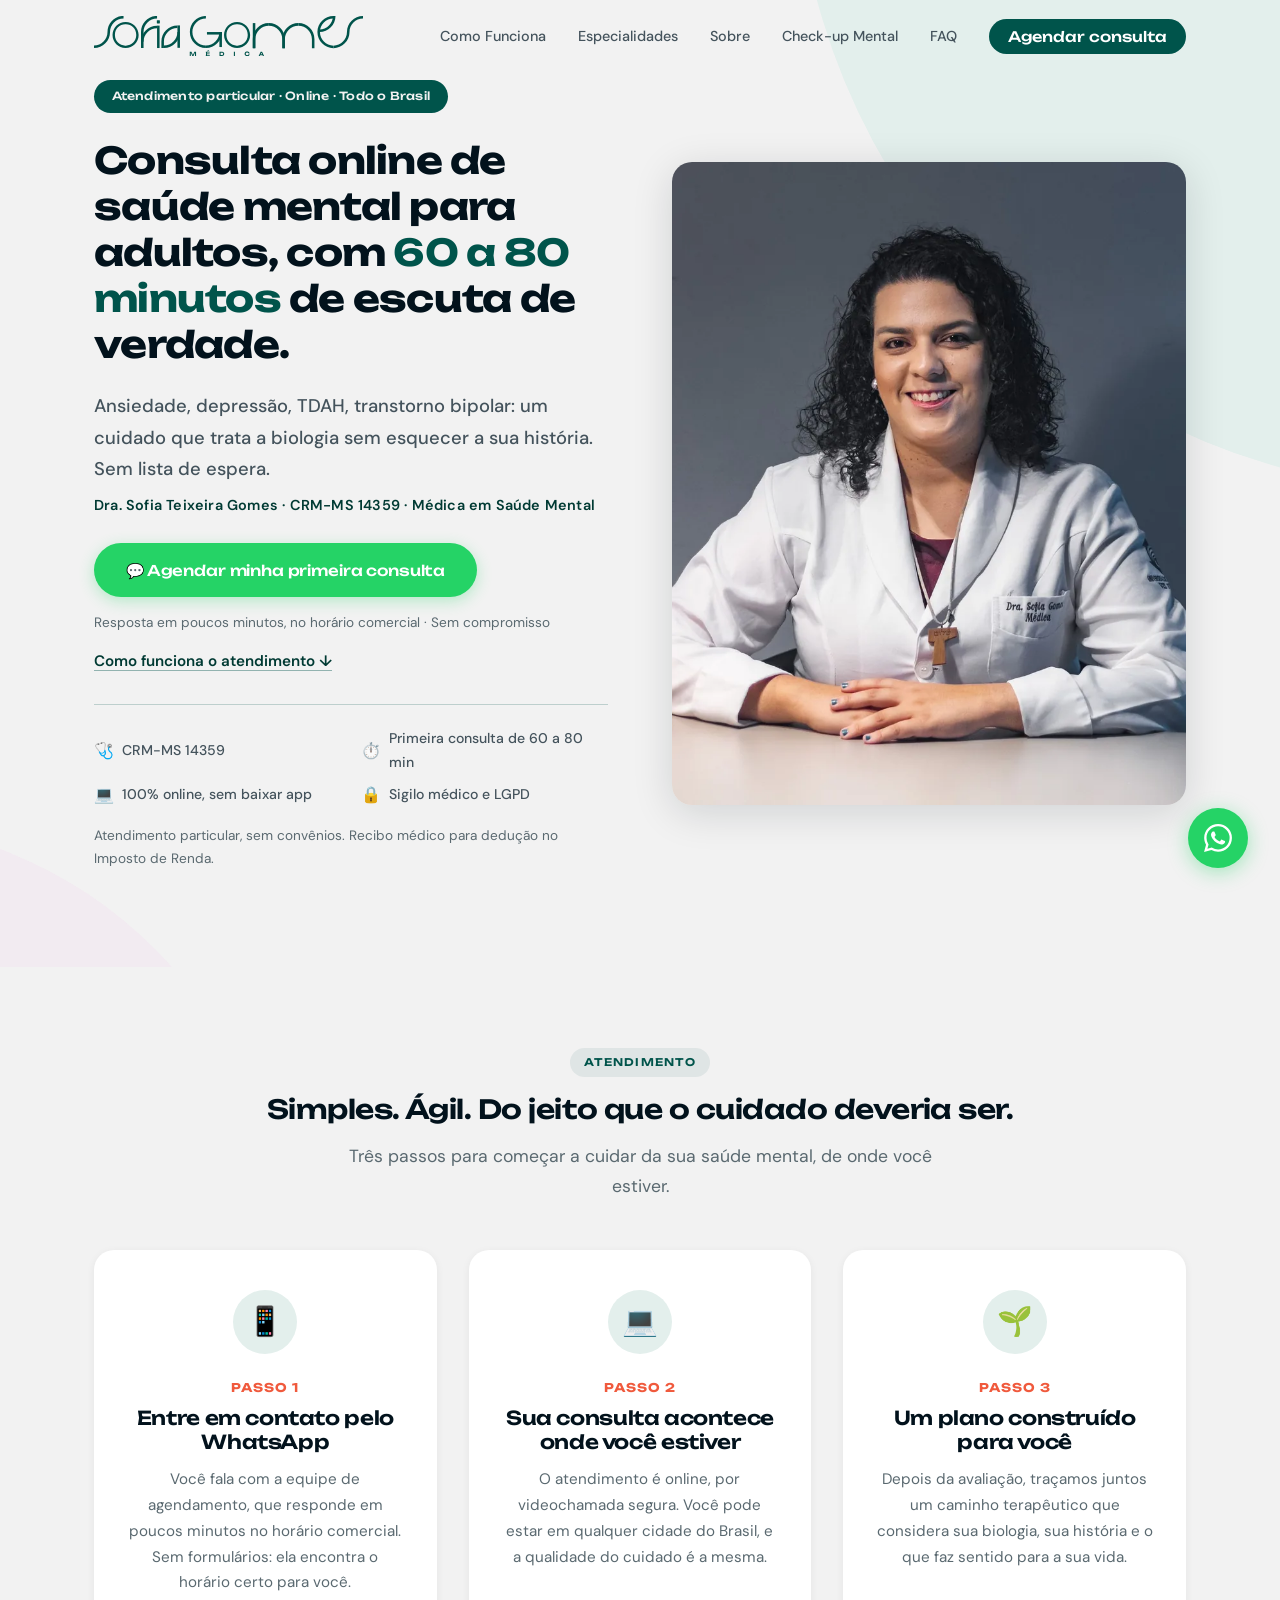
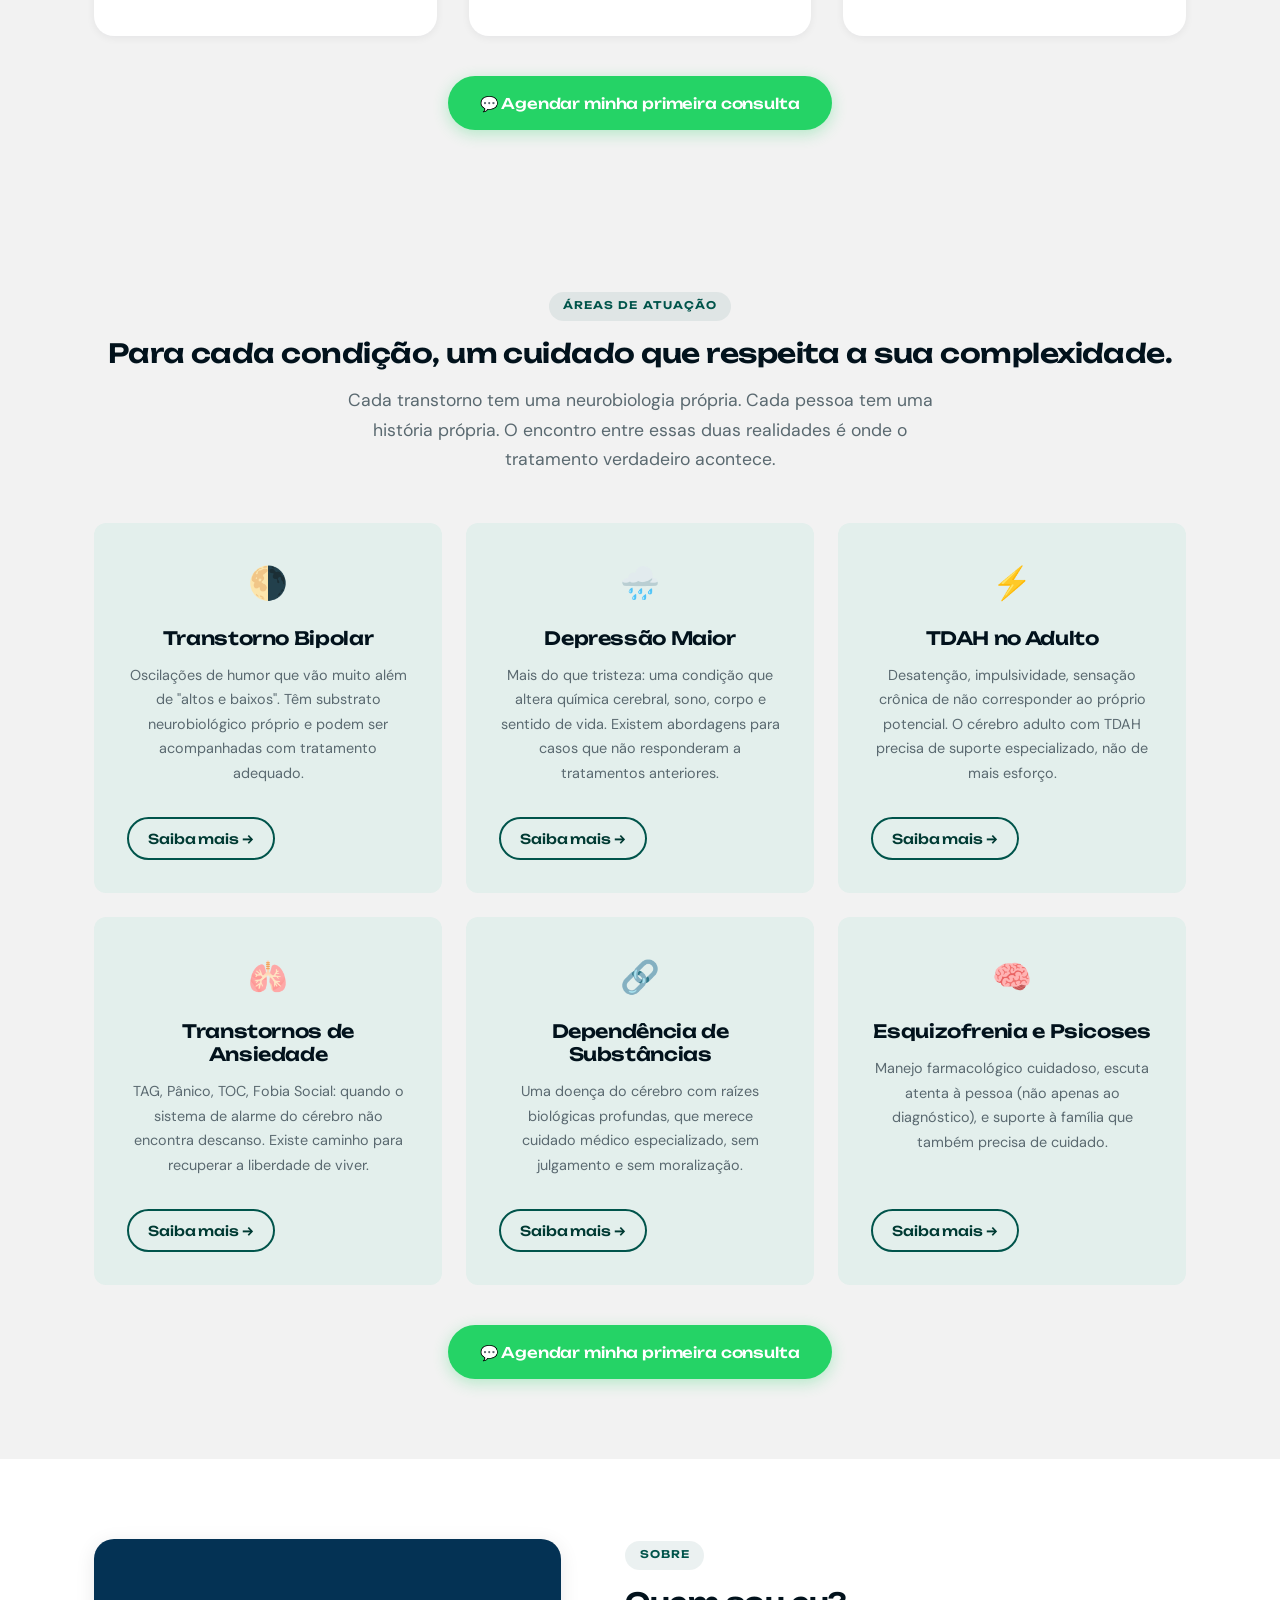
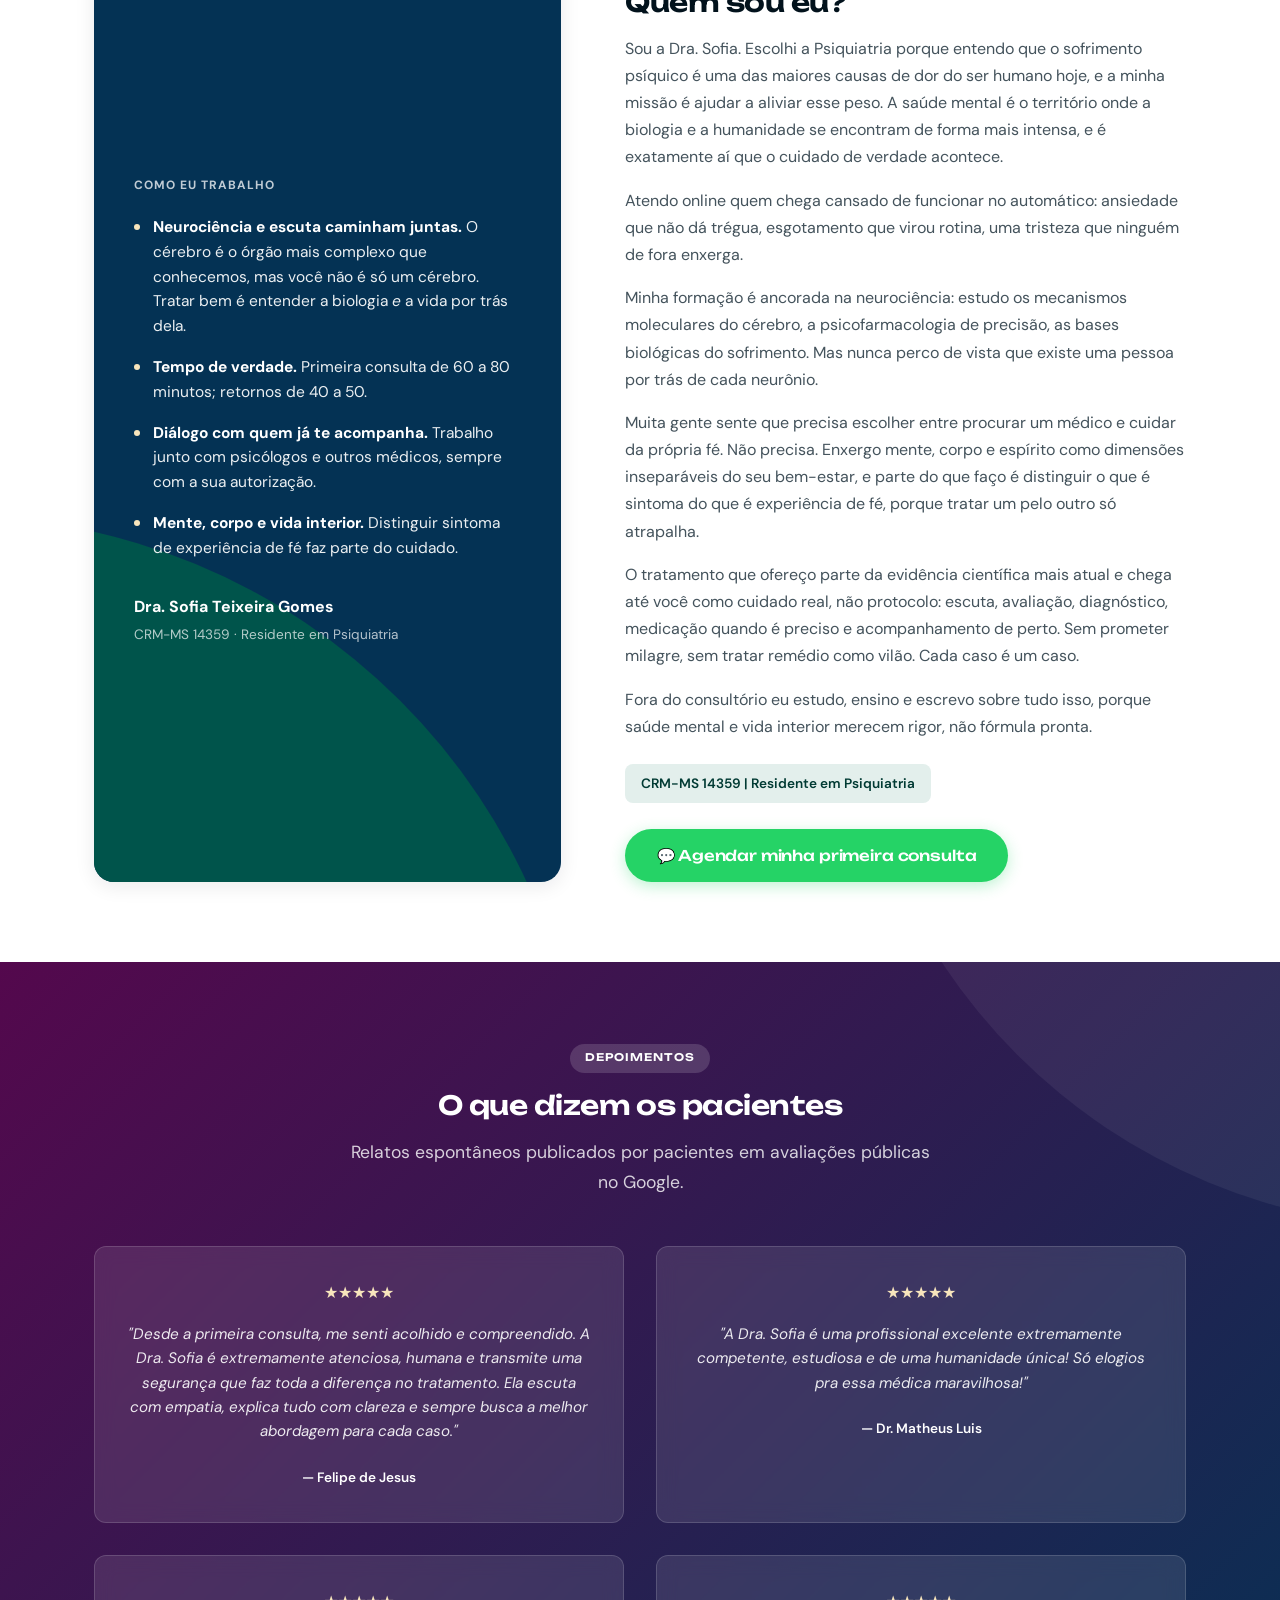
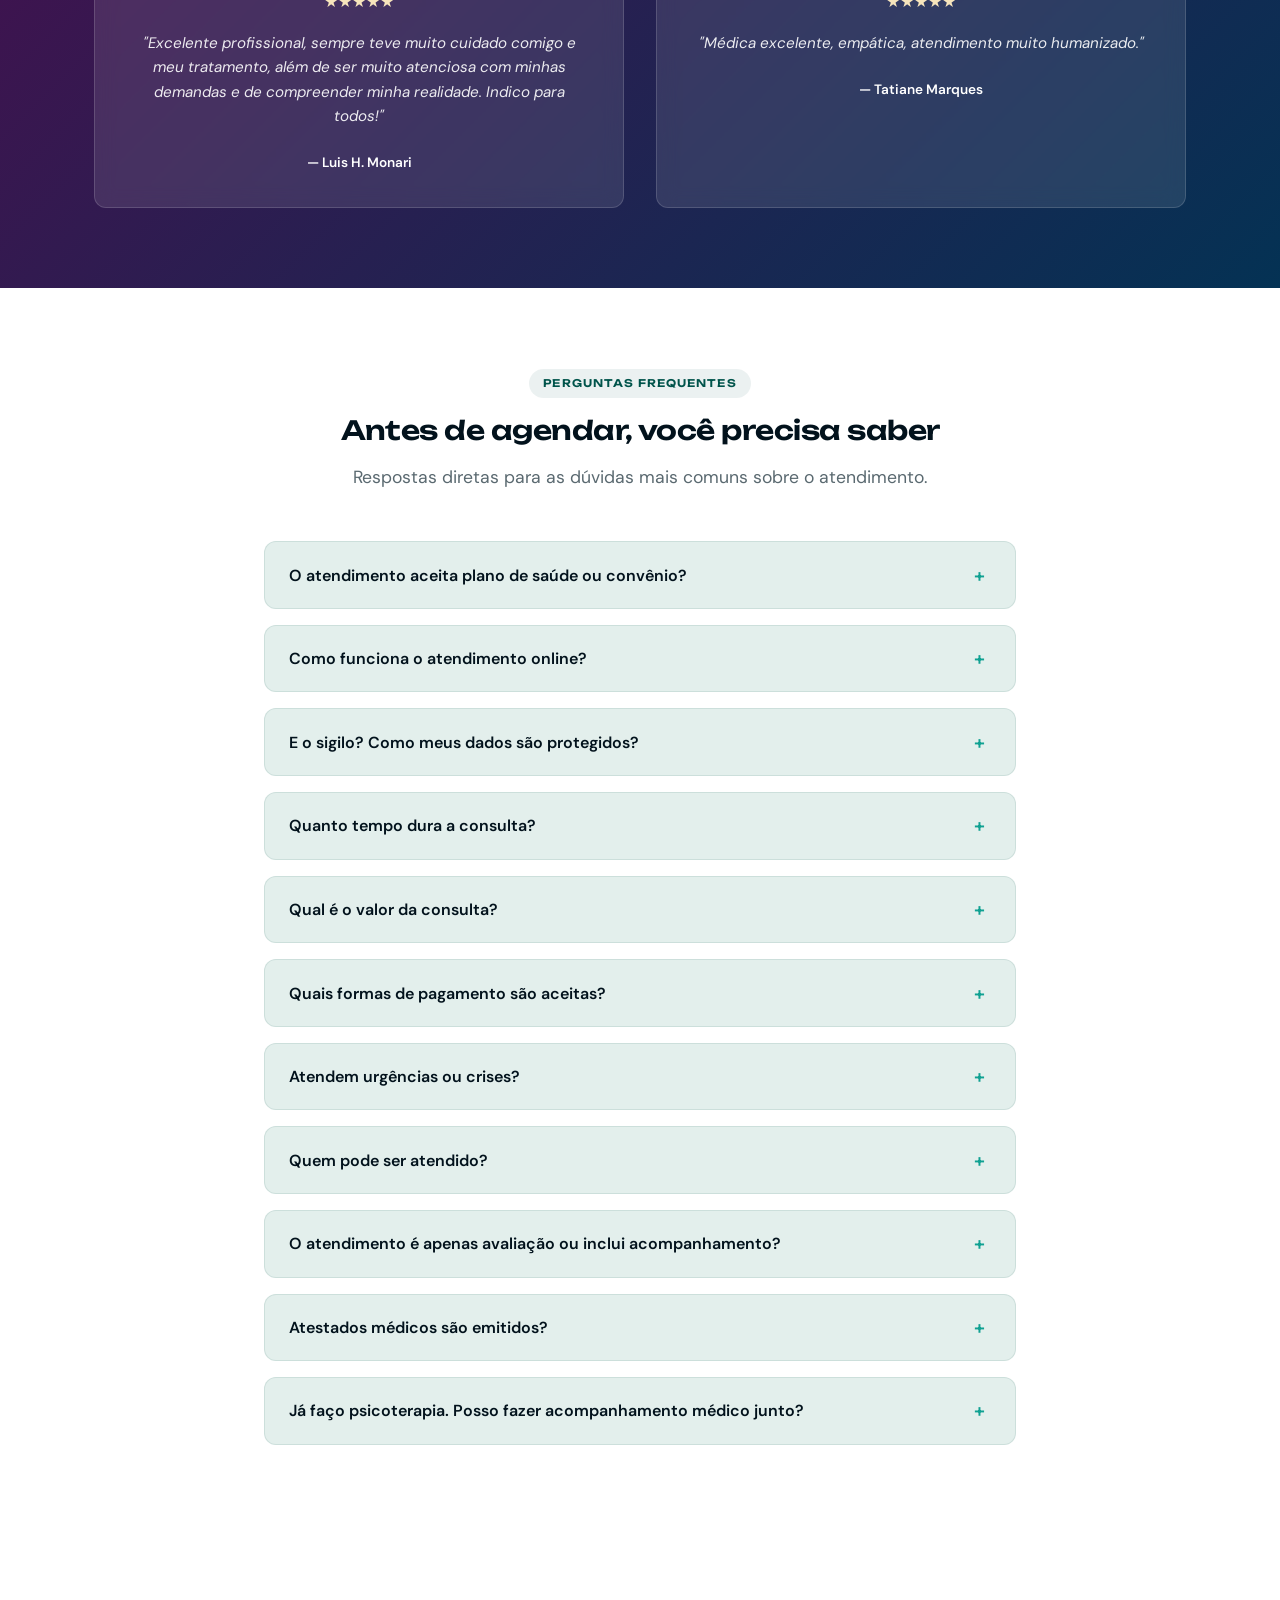
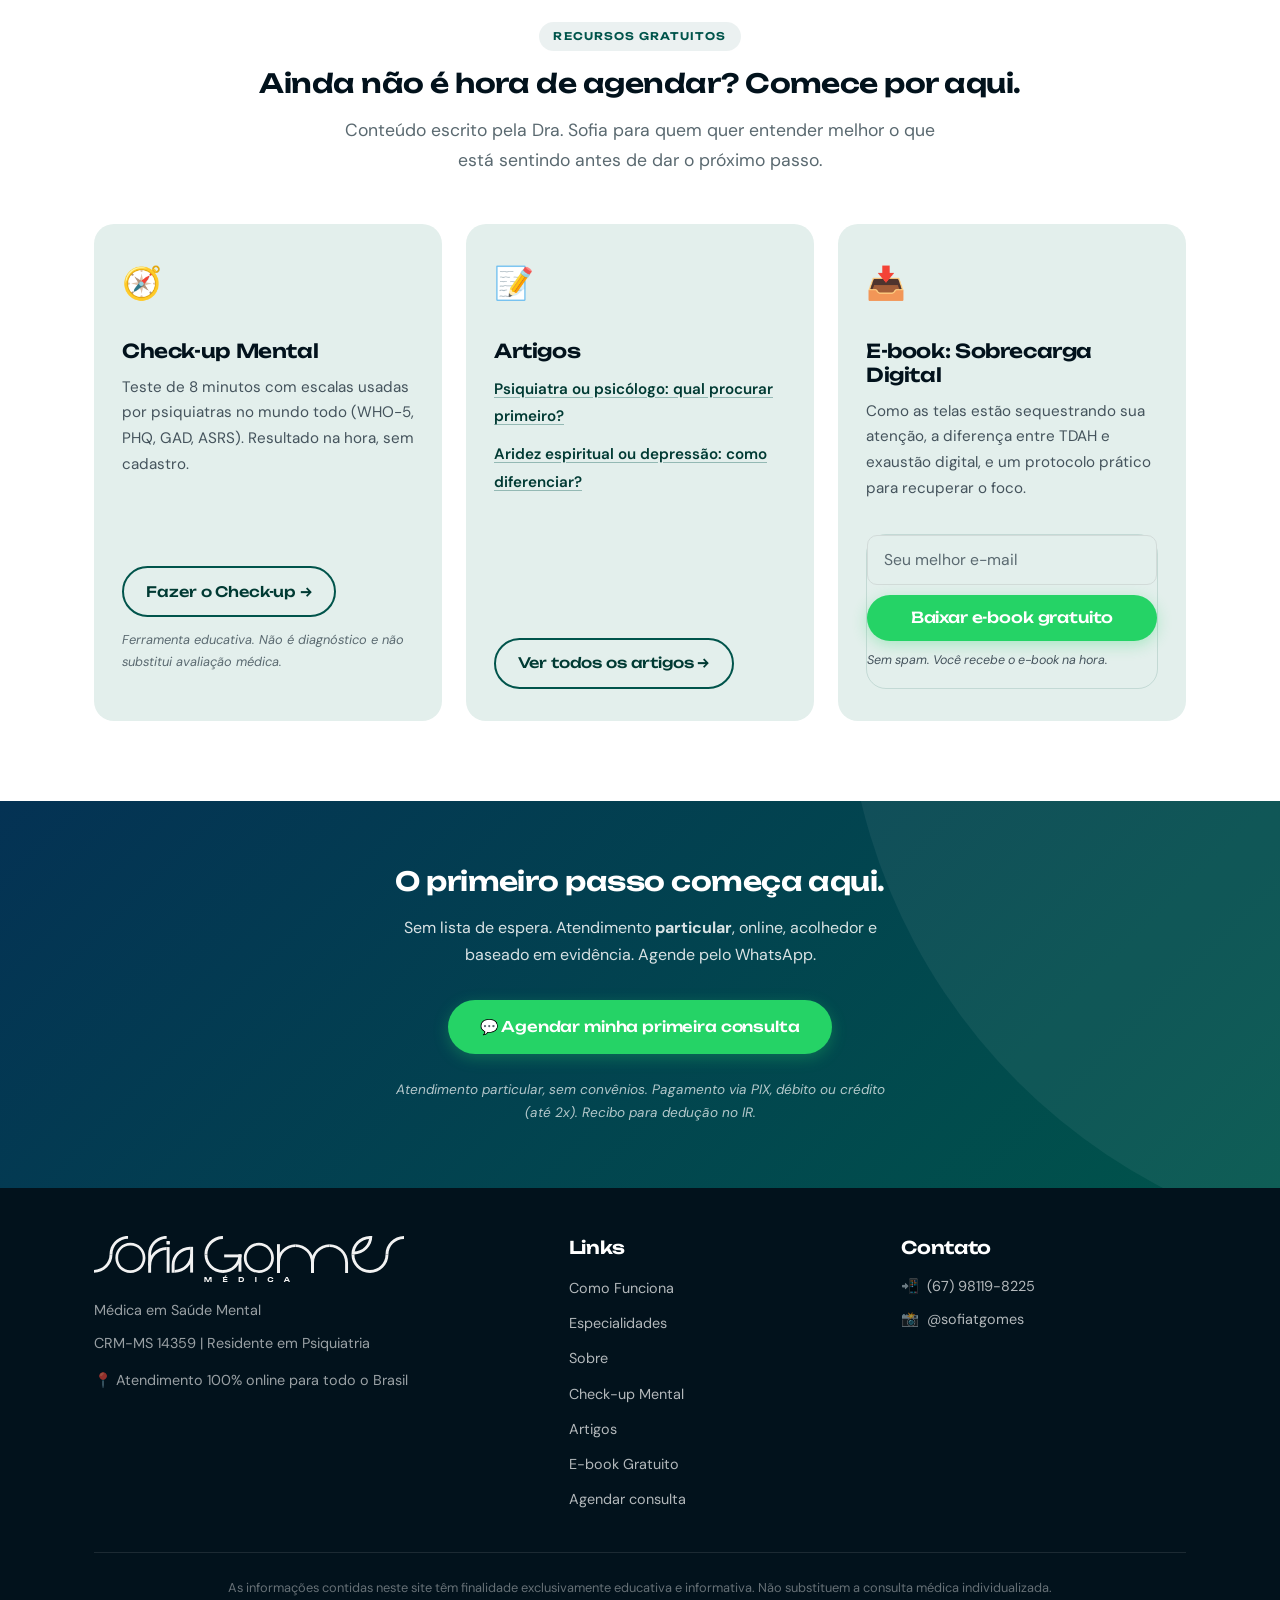
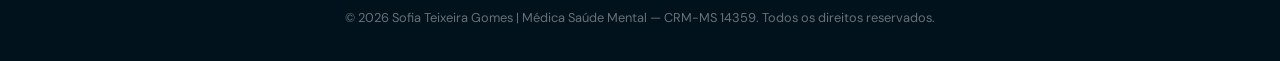
==== commit 224702d6: "marca: aplica a identidade visual Sofia Gomes 2023 v3 em todo o site Paleta do manual no lugar do ve" ====
--- a/index.html
+++ b/index.html
@@ -20,6 +20,7 @@
   <!-- End Google tag -->
   <meta charset="UTF-8">
   <meta name="viewport" content="width=device-width, initial-scale=1.0">
+  <meta name="theme-color" content="#00544B">
   <title>Médica em Saúde Mental | Consulta Online para Todo o Brasil | Dra. Sofia Teixeira Gomes</title>
   <meta name="description" content="Consultas online de saúde mental para adultos em todo o Brasil. Atendimento particular, primeira consulta de 60 a 80 minutos. CRM-MS 14359. Agende pelo WhatsApp.">
   <link rel="canonical" href="https://www.sofiateixeiragomes.com.br/">
@@ -123,7 +124,7 @@
   <link rel="preconnect" href="https://fonts.gstatic.com" crossorigin>
   <link rel="preload" as="image" href="img/sofia-principal-800.webp" fetchpriority="high">
 
-  <link href="https://fonts.googleapis.com/css2?family=Playfair+Display:ital,wght@0,600;0,700;1,400&family=DM+Sans:wght@400;500;600;700&display=swap" rel="stylesheet">
+  <link href="https://fonts.googleapis.com/css2?family=Unbounded:wght@400;500;600;700&family=DM+Sans:wght@400;500;600;700&display=swap" rel="stylesheet">
   <link rel="stylesheet" href="css/style.css">
 </head>
 <body>
@@ -136,8 +137,7 @@
   <nav class="navbar">
     <div class="container">
       <a href="index.html" class="navbar-brand">
-        Sofia Teixeira Gomes
-        <span>Médica em Saúde Mental</span>
+        <img src="img/logo-horizontal-verde.svg" alt="Sofia Gomes — Médica" class="navbar-logo" width="1280" height="190">
       </a>
       <ul class="nav-links">
         <li><a href="#como-funciona">Como Funciona</a></li>
@@ -562,7 +562,7 @@
     <div class="container">
       <div class="footer-grid">
         <div>
-          <h4>Sofia Teixeira Gomes</h4>
+          <img src="img/logo-horizontal-branco.svg" alt="Sofia Gomes — Médica" class="footer-logo" width="1280" height="190" loading="lazy">
           <p>Médica em Saúde Mental</p>
           <p>CRM-MS 14359 | Residente em Psiquiatria</p>
           <p style="margin-top: 0.8rem;">📍 Atendimento 100% online para todo o Brasil</p>
--- a/css/style.css
+++ b/css/style.css
@@ -1,6 +1,7 @@
 /* ============================================
    Site Dra. Sofia Teixeira Gomes
-   Paleta: verde-salvia, bege/creme, branco, dourado
+   Identidade visual: Manual da Marca Sofia Gomes 2023 v3
+   Tipografia: Unbounded (display) + DM Sans (texto)
    ============================================ */
 
 /* Fontes carregadas via <link> no <head> de cada página (evita cadeia render-blocking do @import) */
@@ -13,25 +14,65 @@
 }
 
 :root {
-  --sage: #7A8B6F;
-  --sage-light: #A3B18A;
-  --sage-dark: #5C6B4F;
-  --cream: #FAF6F0;
-  --cream-dark: #F0E9DD;
-  --gold: #C4A35A;
-  --gold-light: #D4BA7A;
+  /* --- Cores principais da marca --- */
+  --verde-calma: #00544B;
+  --roxo-carinho: #54084D;
+  --azul-serenidade: #043254;
+  --verde-meditacao: #10A192;
+  --roxo-respiracao: #A0429C;
+  --azul-plenitude: #236187;
+
+  /* --- Cores de apoio --- */
+  --amarelo-calma: #F7E5BC;
+  --rosa-compaixao: #F3B4A4;
+  --laranja-mudanca: #F05A3D;
+
+  /* --- Escala mono --- */
+  --preto: #02121C;
+  --cinza-glacial: #D2DBD9;
+  --branco: #F2F2F2;
+
+  /* --- Tons derivados (sombras e véus das cores principais) --- */
+  --verde-profundo: #003A33;
+  --verde-veu: #E3EFEC;
+  --roxo-veu: #F2E8F1;
+  --azul-veu: #E6ECF1;
+
+  /* --- Papéis semânticos --- */
+  --brand: var(--verde-calma);
+  --brand-deep: var(--verde-profundo);
+  --brand-bright: var(--verde-meditacao);
+  --accent: var(--roxo-carinho);
+  --accent-bright: var(--roxo-respiracao);
+  --ink: var(--azul-serenidade);
+  --highlight: var(--laranja-mudanca);
+
+  /* --- Aliases herdados: toda a folha passa a usar a paleta da marca --- */
+  --sage: var(--verde-calma);
+  --sage-light: var(--verde-meditacao);
+  --sage-dark: var(--verde-profundo);
+  --cream: var(--branco);
+  --cream-dark: var(--cinza-glacial);
+  --gold: var(--laranja-mudanca);
+  --gold-light: var(--amarelo-calma);
   --white: #FFFFFF;
-  --text-dark: #2C2C2C;
-  --text-medium: #555555;
-  --text-light: #666666; /* contraste AA sobre creme (#777 reprovava para texto pequeno) */
+  --text-dark: var(--preto);
+  --text-medium: #44535C;
+  --text-light: #5A6970; /* contraste AA sobre #F2F2F2 */
+
   --whatsapp: #25D366;
   --whatsapp-dark: #1DA851;
-  --shadow-sm: 0 2px 8px rgba(0,0,0,0.06);
-  --shadow-md: 0 4px 20px rgba(0,0,0,0.08);
-  --shadow-lg: 0 8px 40px rgba(0,0,0,0.12);
+
+  --shadow-sm: 0 2px 8px rgba(2,18,28,0.06);
+  --shadow-md: 0 4px 20px rgba(2,18,28,0.09);
+  --shadow-lg: 0 8px 40px rgba(2,18,28,0.14);
+
   --radius: 12px;
   --radius-lg: 20px;
   --transition: 0.3s ease;
+
+  --font-display: 'Unbounded', 'DM Sans', sans-serif;
+  --font-body: 'DM Sans', sans-serif;
 }
 
 html {
@@ -45,32 +86,33 @@
 }
 
 body {
-  font-family: 'DM Sans', sans-serif;
+  font-family: var(--font-body);
   color: var(--text-dark);
-  background-color: var(--cream);
+  background-color: var(--branco);
   line-height: 1.7;
   -webkit-font-smoothing: antialiased;
 }
 
 h1, h2, h3, h4 {
-  font-family: 'Playfair Display', serif;
-  line-height: 1.3;
+  font-family: var(--font-display);
+  line-height: 1.25;
+  letter-spacing: -0.02em;
   color: var(--text-dark);
 }
 
-h1 { font-size: 2.8rem; font-weight: 700; }
-h2 { font-size: 2rem; font-weight: 600; }
-h3 { font-size: 1.5rem; font-weight: 600; }
-h4 { font-size: 1.2rem; font-weight: 600; }
+h1 { font-size: 2.3rem; font-weight: 700; }
+h2 { font-size: 1.65rem; font-weight: 600; }
+h3 { font-size: 1.2rem; font-weight: 600; }
+h4 { font-size: 1.02rem; font-weight: 600; }
 
 p { margin-bottom: 1rem; color: var(--text-medium); }
 
 a {
-  color: var(--sage);
+  color: var(--brand);
   text-decoration: none;
   transition: color var(--transition);
 }
-a:hover { color: var(--sage-dark); }
+a:hover { color: var(--brand-deep); }
 
 img { max-width: 100%; height: auto; display: block; }
 
@@ -78,6 +120,13 @@
   max-width: 1140px;
   margin: 0 auto;
   padding: 0 1.5rem;
+}
+
+/* --- Elemento gráfico da marca: bloco com arco de quarto de círculo --- */
+.brand-arc {
+  position: absolute;
+  pointer-events: none;
+  border-radius: 0 0 100% 0;
 }
 
 /* --- Navbar --- */
@@ -93,7 +142,7 @@
 }
 
 .navbar.scrolled {
-  background: rgba(255,255,255,0.95);
+  background: rgba(242,242,242,0.96);
   backdrop-filter: blur(10px);
   box-shadow: var(--shadow-sm);
   padding: 0.6rem 0;
@@ -106,21 +155,18 @@
 }
 
 .navbar-brand {
-  font-family: 'Playfair Display', serif;
-  font-size: 1.3rem;
-  font-weight: 700;
-  color: var(--sage-dark);
-}
-
-.navbar-brand span {
-  display: block;
-  font-family: 'DM Sans', sans-serif;
-  font-size: 0.7rem;
-  font-weight: 400;
-  color: var(--text-light);
-  letter-spacing: 1px;
-  text-transform: uppercase;
-}
+  display: flex;
+  align-items: center;
+  flex-shrink: 0;
+}
+
+.navbar-logo {
+  height: 40px;
+  width: auto;
+  transition: height var(--transition);
+}
+
+.navbar.scrolled .navbar-logo { height: 34px; }
 
 .nav-links {
   display: flex;
@@ -144,7 +190,7 @@
   left: 0;
   width: 0;
   height: 2px;
-  background: var(--gold);
+  background: var(--laranja-mudanca);
   transition: width var(--transition);
 }
 
@@ -152,12 +198,13 @@
 .nav-links a:hover::after { width: 100%; }
 
 .nav-cta {
-  background: var(--sage);
+  background: var(--verde-calma);
   color: var(--white) !important;
-  padding: 0.5rem 1.2rem;
+  padding: 0.55rem 1.2rem;
   border-radius: 50px;
-  font-weight: 600;
-  font-size: 0.85rem;
+  font-family: var(--font-display);
+  font-weight: 500;
+  font-size: 0.76rem;
 }
 .nav-cta::after { display: none !important; }
 .nav-cta:hover { background: var(--sage-dark); color: var(--white) !important; }
@@ -191,19 +238,34 @@
   display: flex;
   align-items: center;
   padding-top: 5rem;
-  background: linear-gradient(135deg, var(--cream) 0%, var(--cream-dark) 50%, #e8e0d0 100%);
+  background: var(--branco);
   position: relative;
   overflow: hidden;
 }
 
+/* Elemento gráfico da marca: quarto de círculo saindo da borda superior direita */
 .hero::before {
   content: '';
   position: absolute;
-  top: -50%;
-  right: -20%;
-  width: 60%;
-  height: 200%;
-  background: radial-gradient(ellipse, rgba(163,177,138,0.15) 0%, transparent 70%);
+  top: -18%;
+  right: -14%;
+  width: 52%;
+  aspect-ratio: 1;
+  border-radius: 0 0 0 100%;
+  background: var(--verde-veu);
+  pointer-events: none;
+}
+
+.hero::after {
+  content: '';
+  position: absolute;
+  bottom: -30%;
+  left: -12%;
+  width: 34%;
+  aspect-ratio: 1;
+  border-radius: 0 100% 0 0;
+  background: var(--roxo-veu);
+  opacity: 0.7;
   pointer-events: none;
 }
 
@@ -218,14 +280,17 @@
 
 .hero-badge {
   display: inline-block;
-  background: rgba(122,139,111,0.1);
-  color: var(--sage-dark);
-  padding: 0.4rem 1rem;
+  background: var(--verde-calma);
+  color: var(--branco);
+  padding: 0.45rem 1.1rem;
   border-radius: 50px;
-  font-size: 0.8rem;
-  font-weight: 600;
-  letter-spacing: 0.5px;
+  font-family: var(--font-display);
+  font-size: 0.7rem;
+  font-weight: 500;
+  letter-spacing: 0.02em;
   margin-bottom: 1.5rem;
+  position: relative;
+  z-index: 1;
 }
 
 .hero h1 {
@@ -266,7 +331,7 @@
   margin-top: 1.2rem;
   font-size: 0.9rem;
   color: var(--text-medium);
-  background: rgba(196,163,90,0.12);
+  background: rgba(160,66,156,0.12);
   border-left: 3px solid var(--gold);
   padding: 0.6rem 1rem;
   border-radius: 6px;
@@ -280,7 +345,7 @@
 .hero-image-placeholder {
   width: 100%;
   aspect-ratio: 4/5;
-  background: linear-gradient(135deg, var(--sage-light), var(--sage));
+  background: linear-gradient(135deg, var(--verde-meditacao), var(--verde-calma));
   border-radius: var(--radius-lg);
   display: flex;
   align-items: center;
@@ -308,9 +373,10 @@
   gap: 0.5rem;
   padding: 0.9rem 2rem;
   border-radius: 50px;
-  font-family: 'DM Sans', sans-serif;
-  font-weight: 600;
-  font-size: 1rem;
+  font-family: var(--font-display);
+  font-weight: 500;
+  font-size: 0.92rem;
+  letter-spacing: -0.01em;
   cursor: pointer;
   transition: all var(--transition);
   border: none;
@@ -365,13 +431,14 @@
 
 .section-badge {
   display: inline-block;
-  background: rgba(122,139,111,0.1);
-  color: var(--sage-dark);
-  padding: 0.3rem 0.8rem;
+  background: rgba(0,84,75,0.08);
+  color: var(--verde-calma);
+  padding: 0.35rem 0.9rem;
   border-radius: 50px;
-  font-size: 0.75rem;
+  font-family: var(--font-display);
+  font-size: 0.66rem;
   font-weight: 600;
-  letter-spacing: 1px;
+  letter-spacing: 0.1em;
   text-transform: uppercase;
   margin-bottom: 1rem;
 }
@@ -405,7 +472,7 @@
 .about-image-placeholder {
   width: 100%;
   aspect-ratio: 3/4;
-  background: linear-gradient(135deg, var(--sage-light), var(--sage));
+  background: linear-gradient(135deg, var(--verde-meditacao), var(--verde-calma));
   border-radius: var(--radius-lg);
   display: flex;
   align-items: center;
@@ -426,9 +493,11 @@
 }
 
 .about-quote-box {
-  background: linear-gradient(135deg, var(--sage-dark), var(--sage));
+  background: var(--azul-serenidade);
   border-radius: var(--radius-lg);
   padding: 3rem 2.5rem;
+  position: relative;
+  overflow: hidden;
   display: flex;
   flex-direction: column;
   justify-content: center;
@@ -436,10 +505,26 @@
   height: 100%;
 }
 
+/* Grid template da marca: quarto de círculo cortando o bloco */
+.about-quote-box::before {
+  content: '';
+  position: absolute;
+  left: -30%;
+  bottom: -28%;
+  width: 135%;
+  aspect-ratio: 1;
+  border-radius: 0 100% 0 0;
+  background: var(--verde-calma);
+  pointer-events: none;
+}
+
+.about-quote-box > * { position: relative; z-index: 1; }
+
 .about-quote-box blockquote {
-  font-family: 'Playfair Display', serif;
-  font-size: 1.4rem;
-  font-style: italic;
+  font-family: var(--font-display);
+  font-size: 1.15rem;
+  font-weight: 500;
+  letter-spacing: -0.02em;
   color: var(--white);
   line-height: 1.6;
   margin-bottom: 2rem;
@@ -464,7 +549,7 @@
 
 .about-credentials {
   display: inline-block;
-  background: var(--cream);
+  background: var(--verde-veu);
   padding: 0.5rem 1rem;
   border-radius: 8px;
   font-size: 0.85rem;
@@ -501,7 +586,7 @@
 .step-icon {
   width: 64px;
   height: 64px;
-  background: rgba(122,139,111,0.1);
+  background: var(--verde-veu);
   border-radius: 50%;
   display: flex;
   align-items: center;
@@ -511,10 +596,12 @@
 }
 
 .step-number {
-  font-family: 'Playfair Display', serif;
-  font-size: 0.85rem;
-  color: var(--gold);
+  font-family: var(--font-display);
+  font-size: 0.75rem;
+  color: var(--highlight);
   font-weight: 700;
+  letter-spacing: 0.08em;
+  text-transform: uppercase;
   margin-bottom: 0.5rem;
 }
 
@@ -533,7 +620,7 @@
 }
 
 .specialty-card {
-  background: var(--cream);
+  background: var(--verde-veu);
   border-radius: var(--radius);
   padding: 2rem;
   transition: all var(--transition);
@@ -545,7 +632,7 @@
 .specialty-card:hover {
   transform: translateY(-4px);
   box-shadow: var(--shadow-md);
-  border-color: var(--sage-light);
+  border-color: var(--verde-meditacao);
 }
 
 .specialty-icon {
@@ -573,7 +660,7 @@
 
 /* --- E-book Lead Magnet Section --- */
 .ebook-section {
-  background: linear-gradient(135deg, var(--cream) 0%, var(--cream-dark) 100%);
+  background: linear-gradient(160deg, var(--branco) 0%, var(--verde-veu) 100%);
   position: relative;
   overflow: hidden;
 }
@@ -581,11 +668,12 @@
 .ebook-section::before {
   content: '';
   position: absolute;
-  top: -30%;
+  top: -28%;
   left: -10%;
-  width: 50%;
-  height: 160%;
-  background: radial-gradient(ellipse, rgba(196,163,90,0.12) 0%, transparent 70%);
+  width: 40%;
+  aspect-ratio: 1;
+  border-radius: 0 0 100% 0;
+  background: var(--roxo-veu);
   pointer-events: none;
 }
 
@@ -621,7 +709,7 @@
 .ebook-cover {
   position: absolute;
   inset: 0;
-  background: linear-gradient(135deg, #0f1f3d 0%, #1a3258 60%, #1f4a6b 100%);
+  background: linear-gradient(135deg, var(--preto) 0%, var(--azul-serenidade) 60%, var(--azul-plenitude) 100%);
   border-radius: 4px 12px 12px 4px;
   padding: 2.5rem 2rem 2rem;
   display: flex;
@@ -642,7 +730,7 @@
   right: -20%;
   width: 80%;
   height: 80%;
-  background: radial-gradient(ellipse, rgba(45,212,191,0.22) 0%, transparent 70%);
+  background: radial-gradient(ellipse, rgba(16,161,146,0.28) 0%, transparent 70%);
   pointer-events: none;
 }
 
@@ -653,7 +741,7 @@
   left: 2rem;
   width: 50px;
   height: 3px;
-  background: #2dd4bf;
+  background: var(--verde-meditacao);
   border-radius: 2px;
 }
 
@@ -675,8 +763,8 @@
 .ebook-cover-content { z-index: 1; }
 
 .ebook-cover h3 {
-  font-family: 'Playfair Display', serif;
-  font-size: 1.7rem;
+  font-family: var(--font-display);
+  font-size: 1.35rem;
   font-weight: 700;
   line-height: 1.1;
   color: var(--white);
@@ -685,9 +773,9 @@
 }
 
 .ebook-cover-subtitle {
-  font-family: 'Playfair Display', serif;
-  font-size: 1.05rem;
-  font-style: italic;
+  font-family: var(--font-display);
+  font-size: 0.95rem;
+  font-weight: 400;
   color: rgba(255,255,255,0.95);
   line-height: 1.3;
   margin-bottom: 0.6rem;
@@ -708,7 +796,7 @@
 
 .ebook-cover-author .name {
   display: block;
-  font-family: 'Playfair Display', serif;
+  font-family: var(--font-display);
   font-size: 0.95rem;
   font-weight: 600;
   margin-bottom: 0.1rem;
@@ -726,7 +814,7 @@
   right: 1.5rem;
   width: 36px;
   height: 36px;
-  border: 1.5px solid #2dd4bf;
+  border: 1.5px solid var(--verde-meditacao);
   border-radius: 50%;
   opacity: 0.6;
   z-index: 1;
@@ -744,8 +832,8 @@
 
 /* Content side */
 .ebook-content .section-badge {
-  background: rgba(196,163,90,0.15);
-  color: #8a6f33;
+  background: rgba(84,8,77,0.10);
+  color: var(--roxo-carinho);
 }
 
 .ebook-content h2 {
@@ -798,7 +886,7 @@
   padding: 1.8rem;
   border-radius: var(--radius-lg);
   box-shadow: var(--shadow-md);
-  border: 1px solid rgba(122,139,111,0.15);
+  border: 1px solid rgba(0,84,75,0.14);
 }
 
 .ebook-form-row {
@@ -827,10 +915,10 @@
   padding: 0.85rem 1rem;
   border: 1.5px solid var(--cream-dark);
   border-radius: 10px;
-  font-family: 'DM Sans', sans-serif;
+  font-family: var(--font-body);
   font-size: 0.98rem;
   color: var(--text-dark);
-  background: var(--cream);
+  background: var(--verde-veu);
   transition: border-color var(--transition), background var(--transition);
 }
 
@@ -853,7 +941,7 @@
 .thanks-page {
   min-height: 100vh;
   padding: 8rem 0 4rem;
-  background: linear-gradient(135deg, var(--cream) 0%, var(--cream-dark) 100%);
+  background: linear-gradient(160deg, var(--branco) 0%, var(--verde-veu) 100%);
   display: flex;
   align-items: center;
 }
@@ -961,8 +1049,10 @@
 
 /* --- Testimonials --- */
 .testimonials {
-  background: linear-gradient(135deg, var(--sage-dark) 0%, var(--sage) 100%);
+  background: linear-gradient(135deg, var(--roxo-carinho) 0%, var(--azul-serenidade) 100%);
   color: var(--white);
+  position: relative;
+  overflow: hidden;
 }
 
 .testimonials .section-badge {
@@ -1011,7 +1101,7 @@
 .specialty-hero {
   padding-top: 8rem;
   padding-bottom: 4rem;
-  background: linear-gradient(135deg, var(--cream) 0%, var(--cream-dark) 100%);
+  background: linear-gradient(160deg, var(--branco) 0%, var(--verde-veu) 100%);
 }
 
 .specialty-hero h1 {
@@ -1059,7 +1149,7 @@
   margin-top: 1.5rem;
   margin-bottom: 0.5rem;
   color: var(--sage-dark);
-  font-family: 'DM Sans', sans-serif;
+  font-family: var(--font-body);
   font-weight: 700;
 }
 
@@ -1083,8 +1173,8 @@
 }
 
 .content-highlight {
-  background: var(--cream);
-  border-left: 4px solid var(--sage);
+  background: var(--verde-veu);
+  border-left: 4px solid var(--verde-calma);
   padding: 1.5rem 2rem;
   border-radius: 0 var(--radius) var(--radius) 0;
   margin: 2rem 0;
@@ -1108,9 +1198,9 @@
 }
 
 .faq.home-faq .faq-item {
-  background: var(--cream);
+  background: var(--verde-veu);
   box-shadow: none;
-  border: 1px solid var(--cream-dark);
+  border: 1px solid rgba(0,84,75,0.10);
 }
 
 .faq-item {
@@ -1131,14 +1221,14 @@
   border: none;
   width: 100%;
   text-align: left;
-  font-family: 'DM Sans', sans-serif;
+  font-family: var(--font-body);
   font-size: 1rem;
   font-weight: 600;
   color: var(--text-dark);
   transition: color var(--transition);
 }
 
-.faq-question:hover { color: var(--sage); }
+.faq-question:hover { color: var(--verde-calma); }
 
 .faq-icon {
   flex-shrink: 0;
@@ -1148,7 +1238,7 @@
   align-items: center;
   justify-content: center;
   font-size: 1.2rem;
-  color: var(--sage);
+  color: var(--verde-meditacao);
   transition: transform var(--transition);
 }
 
@@ -1173,11 +1263,30 @@
 
 /* --- CTA Section --- */
 .cta-section {
-  background: linear-gradient(135deg, var(--sage-dark) 0%, var(--sage) 100%);
+  background: linear-gradient(135deg, var(--azul-serenidade) 0%, var(--verde-calma) 100%);
   padding: 4rem 0;
   text-align: center;
   color: var(--white);
-}
+  position: relative;
+  overflow: hidden;
+}
+
+/* Arco da marca sobre os blocos chapados */
+.cta-section::before,
+.testimonials::before {
+  content: '';
+  position: absolute;
+  top: -35%;
+  right: -12%;
+  width: 46%;
+  aspect-ratio: 1;
+  border-radius: 0 0 0 100%;
+  background: rgba(255,255,255,0.06);
+  pointer-events: none;
+}
+
+.cta-section .container,
+.testimonials .container { position: relative; z-index: 1; }
 
 .cta-section h2 { color: var(--white); margin-bottom: 1rem; }
 .cta-section p { color: rgba(255,255,255,0.85); max-width: 500px; margin: 0 auto 2rem; }
@@ -1192,9 +1301,15 @@
 
 /* --- Footer --- */
 .footer {
-  background: var(--text-dark);
-  color: rgba(255,255,255,0.7);
+  background: var(--preto);
+  color: rgba(242,242,242,0.7);
   padding: 3rem 0 1.5rem;
+}
+
+.footer-logo {
+  height: 46px;
+  width: auto;
+  margin-bottom: 1rem;
 }
 
 .footer-grid {
@@ -1276,7 +1391,7 @@
   left: 0;
   right: 0;
   bottom: 0;
-  background: rgba(255,255,255,0.98);
+  background: var(--branco);
   z-index: 999;
   flex-direction: column;
   align-items: center;
@@ -1287,17 +1402,18 @@
 .mobile-nav.active { display: flex; }
 
 .mobile-nav a {
-  font-size: 1.3rem;
+  font-family: var(--font-display);
+  font-size: 1.1rem;
   font-weight: 500;
   color: var(--text-dark);
 }
 
-.mobile-nav a:hover { color: var(--sage); }
+.mobile-nav a:hover { color: var(--verde-calma); }
 
 /* --- Responsive --- */
 @media (max-width: 1024px) {
-  h1 { font-size: 2.2rem; }
-  h2 { font-size: 1.7rem; }
+  h1 { font-size: 1.9rem; }
+  h2 { font-size: 1.45rem; }
 
   .hero .container { grid-template-columns: 1fr; text-align: center; gap: 2rem; }
   .hero-image { max-width: 350px; margin: 0 auto; }
@@ -1314,10 +1430,12 @@
 }
 
 @media (max-width: 768px) {
-  h1 { font-size: 1.9rem; }
+  h1 { font-size: 1.6rem; }
+  h2 { font-size: 1.3rem; }
 
   .nav-links { display: none; }
   .hamburger { display: flex; z-index: 1001; }
+  .navbar-logo, .navbar.scrolled .navbar-logo { height: 30px; }
 
   .hero { min-height: auto; padding-top: 7rem; padding-bottom: 3rem; }
   .hero-text + .hero-text { display: none; }
@@ -1331,7 +1449,8 @@
 }
 
 @media (max-width: 480px) {
-  h1 { font-size: 1.6rem; }
+  h1 { font-size: 1.38rem; }
+  h2 { font-size: 1.2rem; }
 
   .btn { padding: 0.8rem 1.5rem; font-size: 0.9rem; }
   .btn-group { flex-direction: column; align-items: stretch; }
@@ -1362,7 +1481,7 @@
   color: var(--sage-dark);
   text-decoration: underline;
   text-underline-offset: 4px;
-  text-decoration-color: rgba(92,107,79,0.4);
+  text-decoration-color: rgba(0,84,75,0.4);
 }
 .hero-link:hover { color: var(--text-dark); text-decoration-color: currentColor; }
 
@@ -1373,7 +1492,7 @@
   gap: 0.5rem 1.2rem;
   margin-top: 1.8rem;
   padding-top: 1.4rem;
-  border-top: 1px solid rgba(122,139,111,0.25);
+  border-top: 1px solid rgba(0,84,75,0.22);
   font-size: 0.88rem;
   font-weight: 500;
   color: var(--text-medium);
@@ -1436,7 +1555,7 @@
   text-align: left;
 }
 .resource-card {
-  background: var(--cream);
+  background: var(--verde-veu);
   border-radius: var(--radius-lg);
   padding: 2rem 1.75rem;
   display: flex;
@@ -1455,7 +1574,7 @@
   font-size: 0.95rem;
   text-decoration: underline;
   text-underline-offset: 3px;
-  text-decoration-color: rgba(92,107,79,0.35);
+  text-decoration-color: rgba(0,84,75,0.35);
 }
 .resource-links a:hover { color: var(--text-dark); }
 
@@ -1481,7 +1600,7 @@
   .hero-image { order: -1; max-width: 150px; }
   .hero-img { aspect-ratio: 1; border-radius: 50%; object-position: top; box-shadow: var(--shadow-md); border: 4px solid var(--white); }
   .hero { padding-top: 6rem; }
-  .hero-badge { margin-bottom: 1rem; }
+  .hero-badge { margin-bottom: 1rem; font-size: 0.62rem; padding: 0.4rem 0.9rem; }
   .hero h1 { margin-bottom: 1rem; }
   .hero-subtitle { font-size: 1.02rem; }
   .hero-doctor { margin-bottom: 1.2rem; }
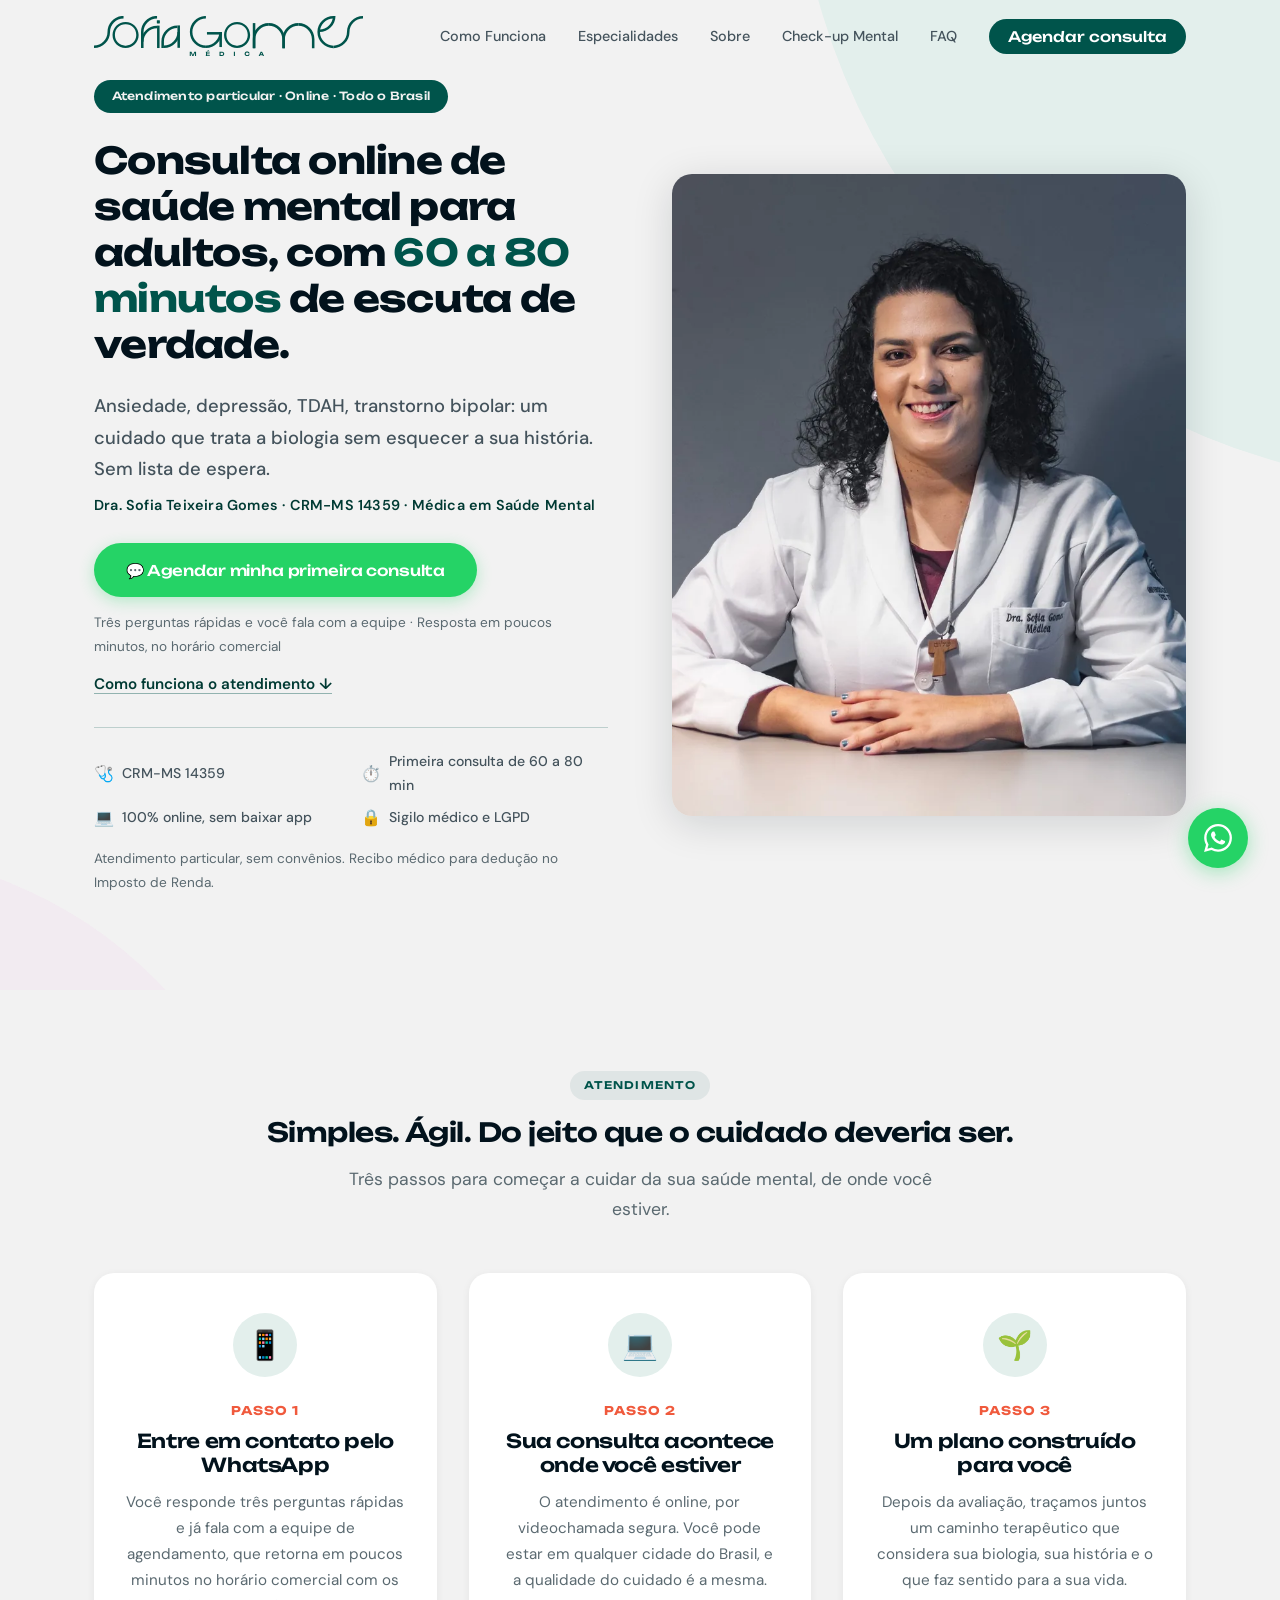
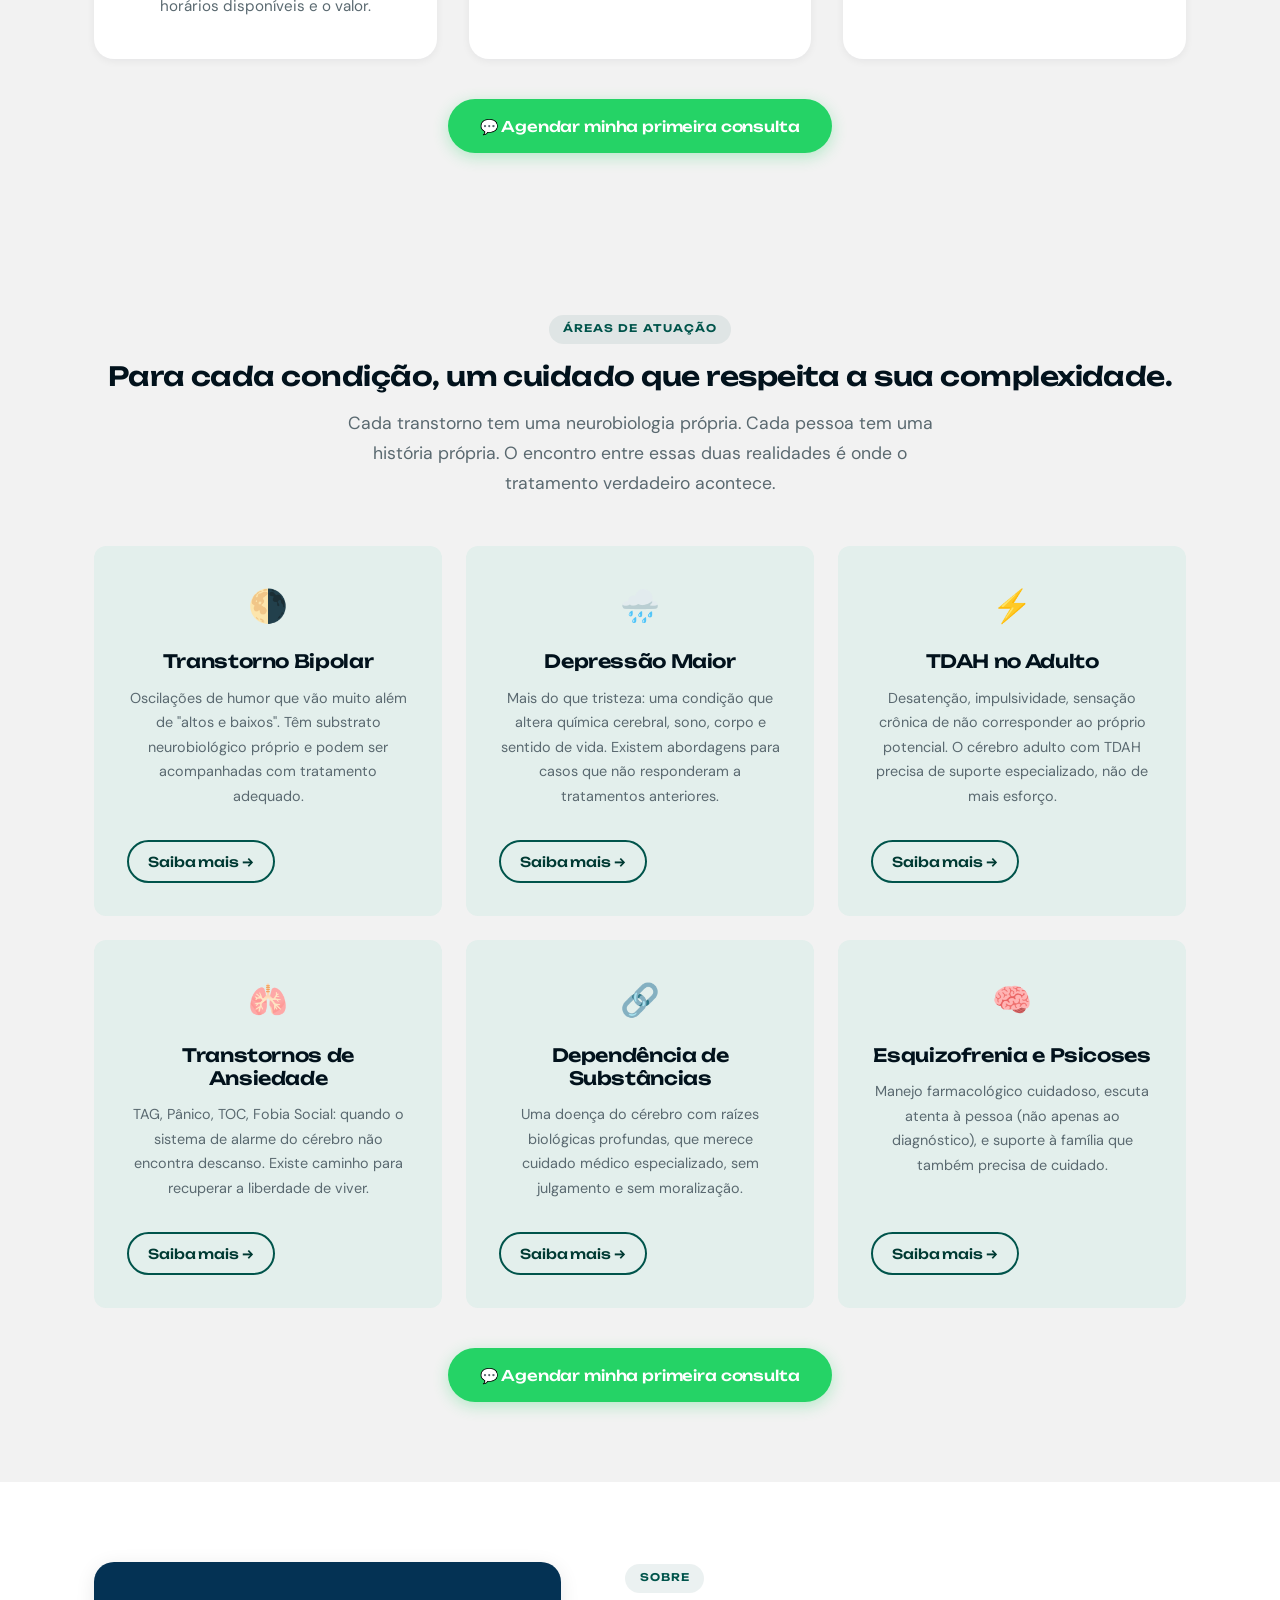
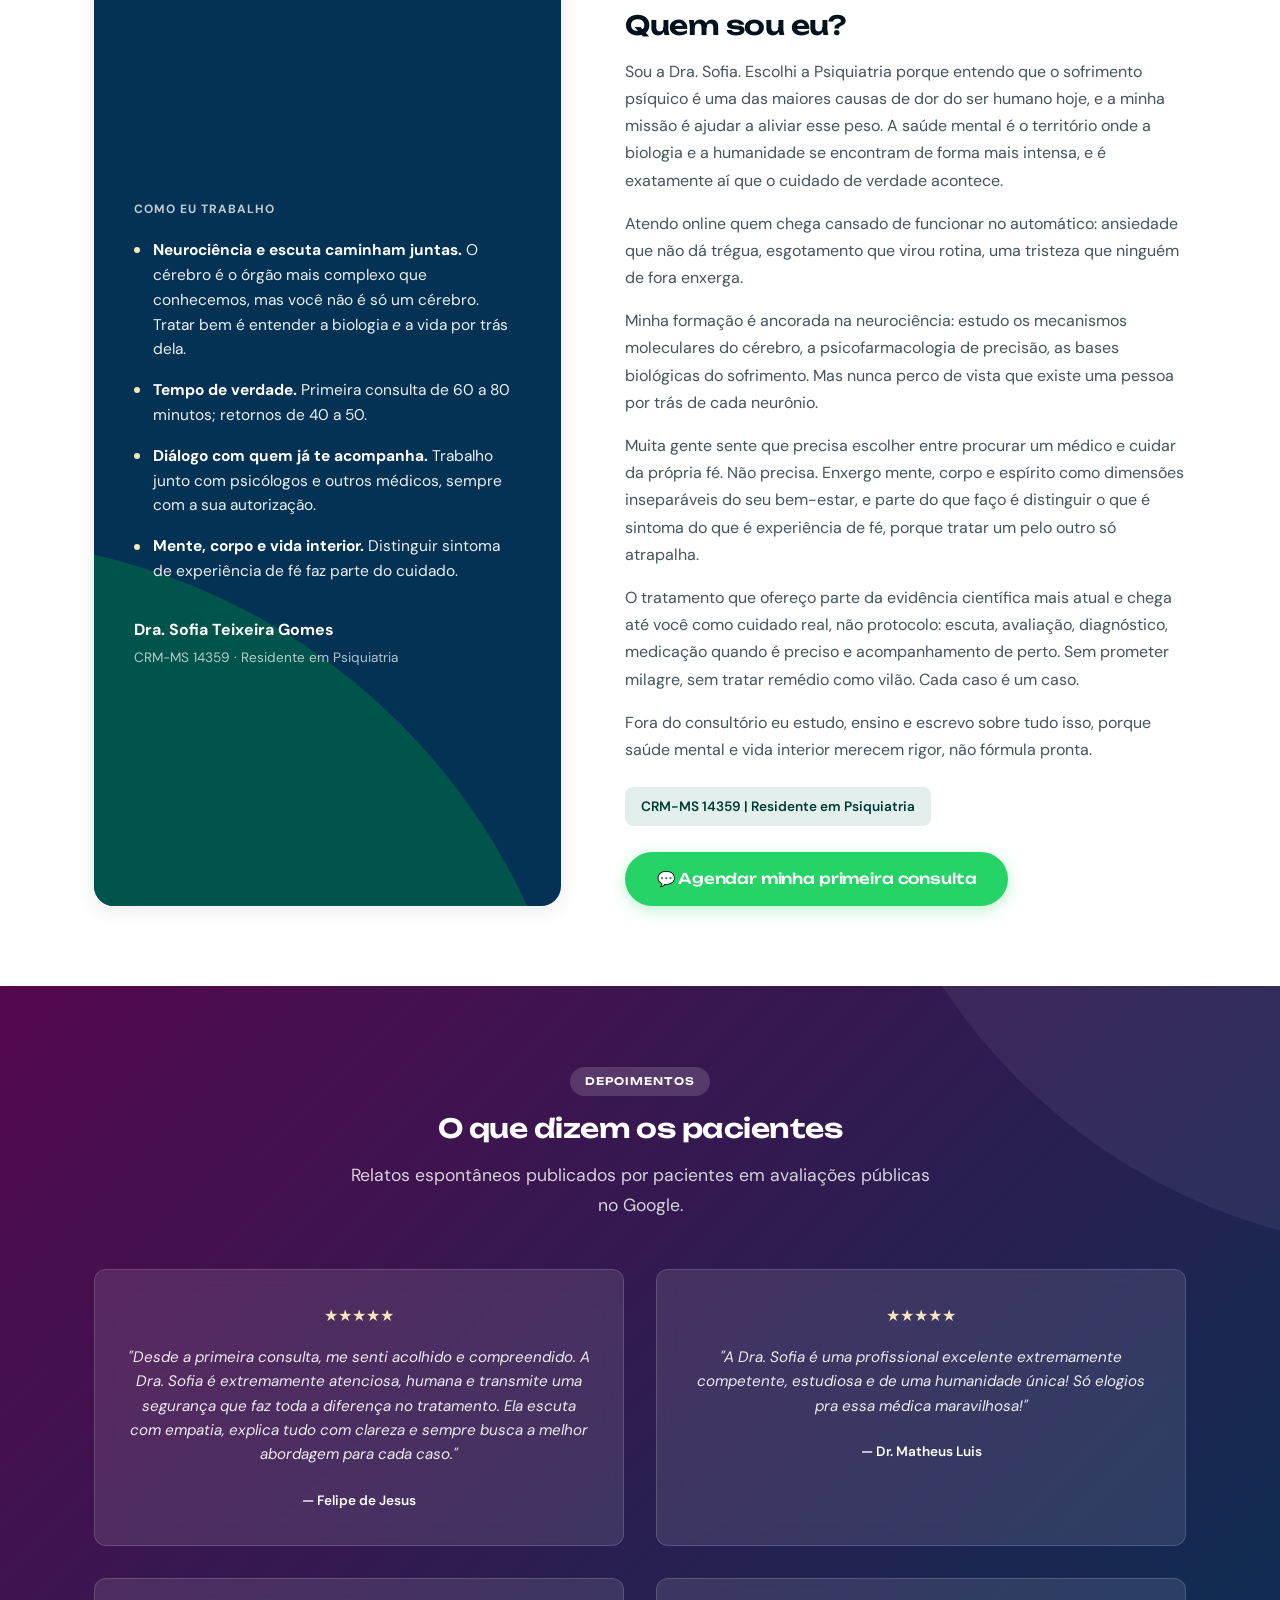
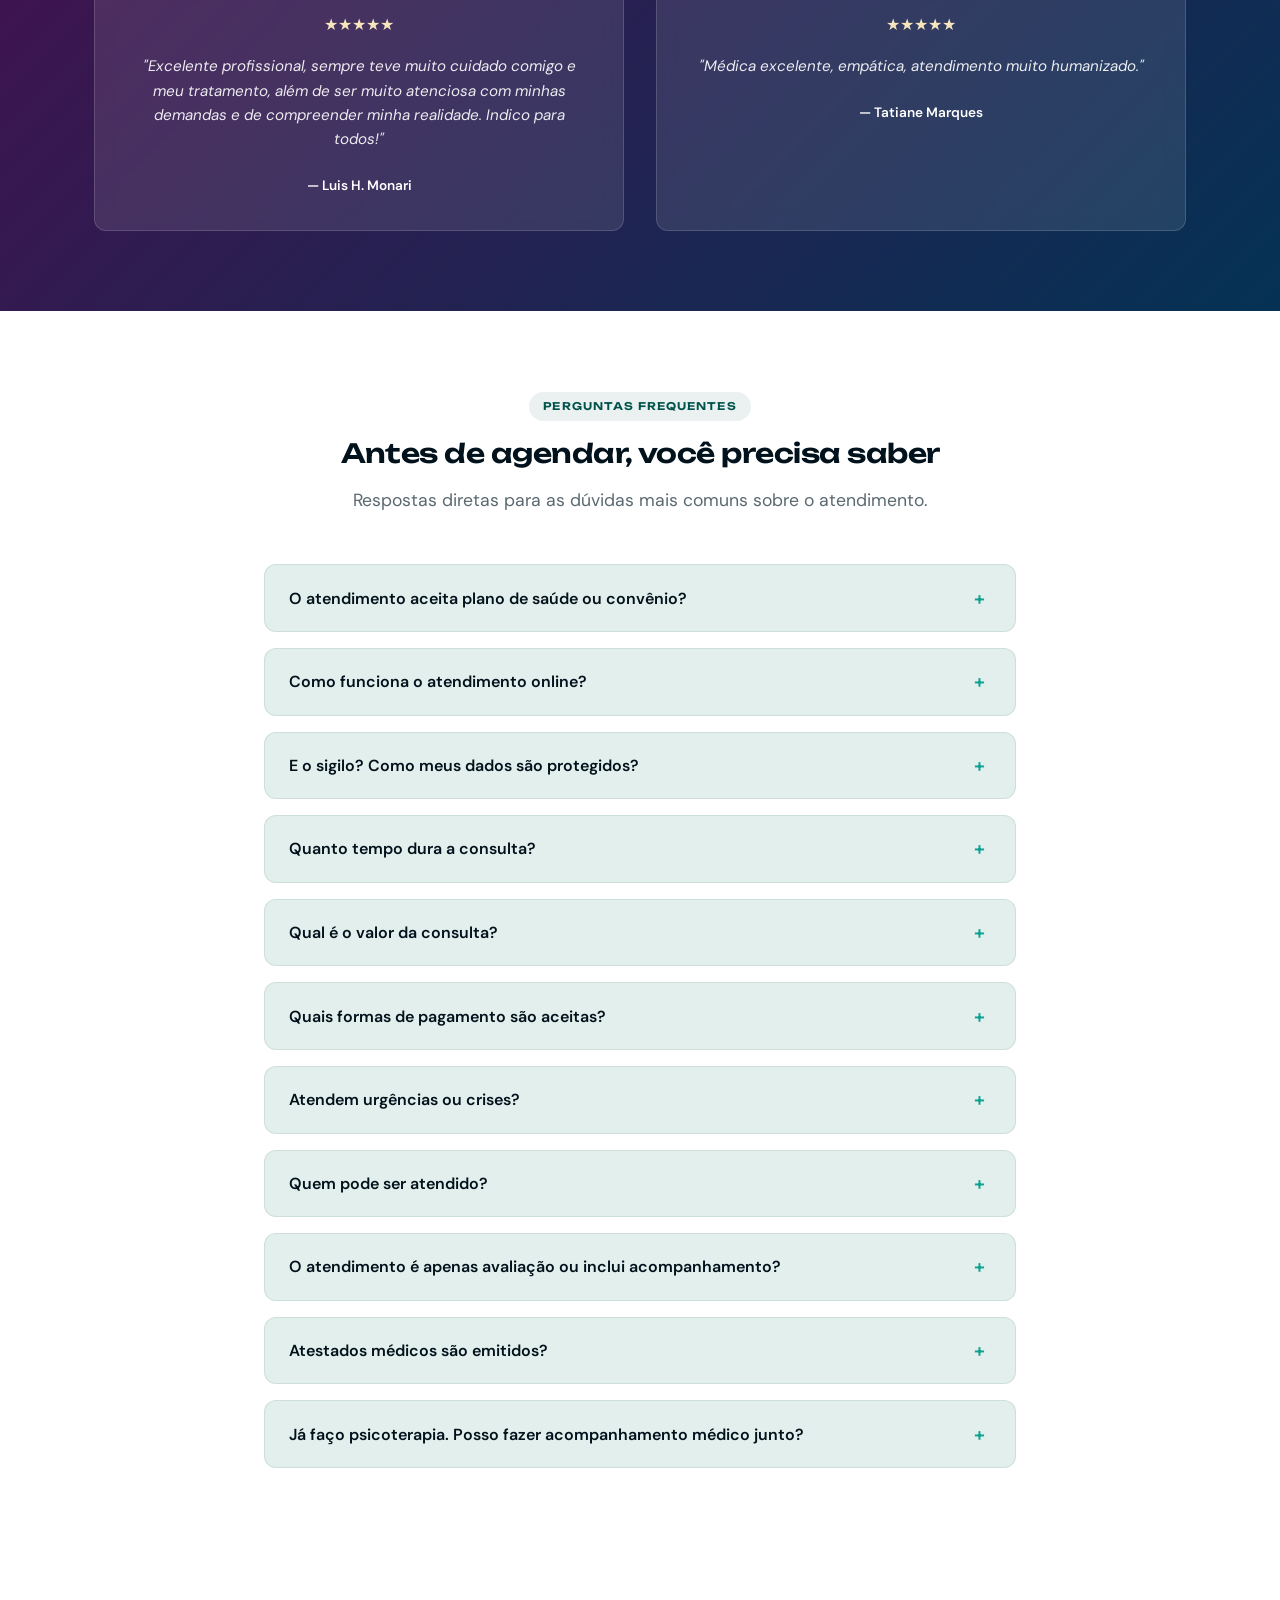
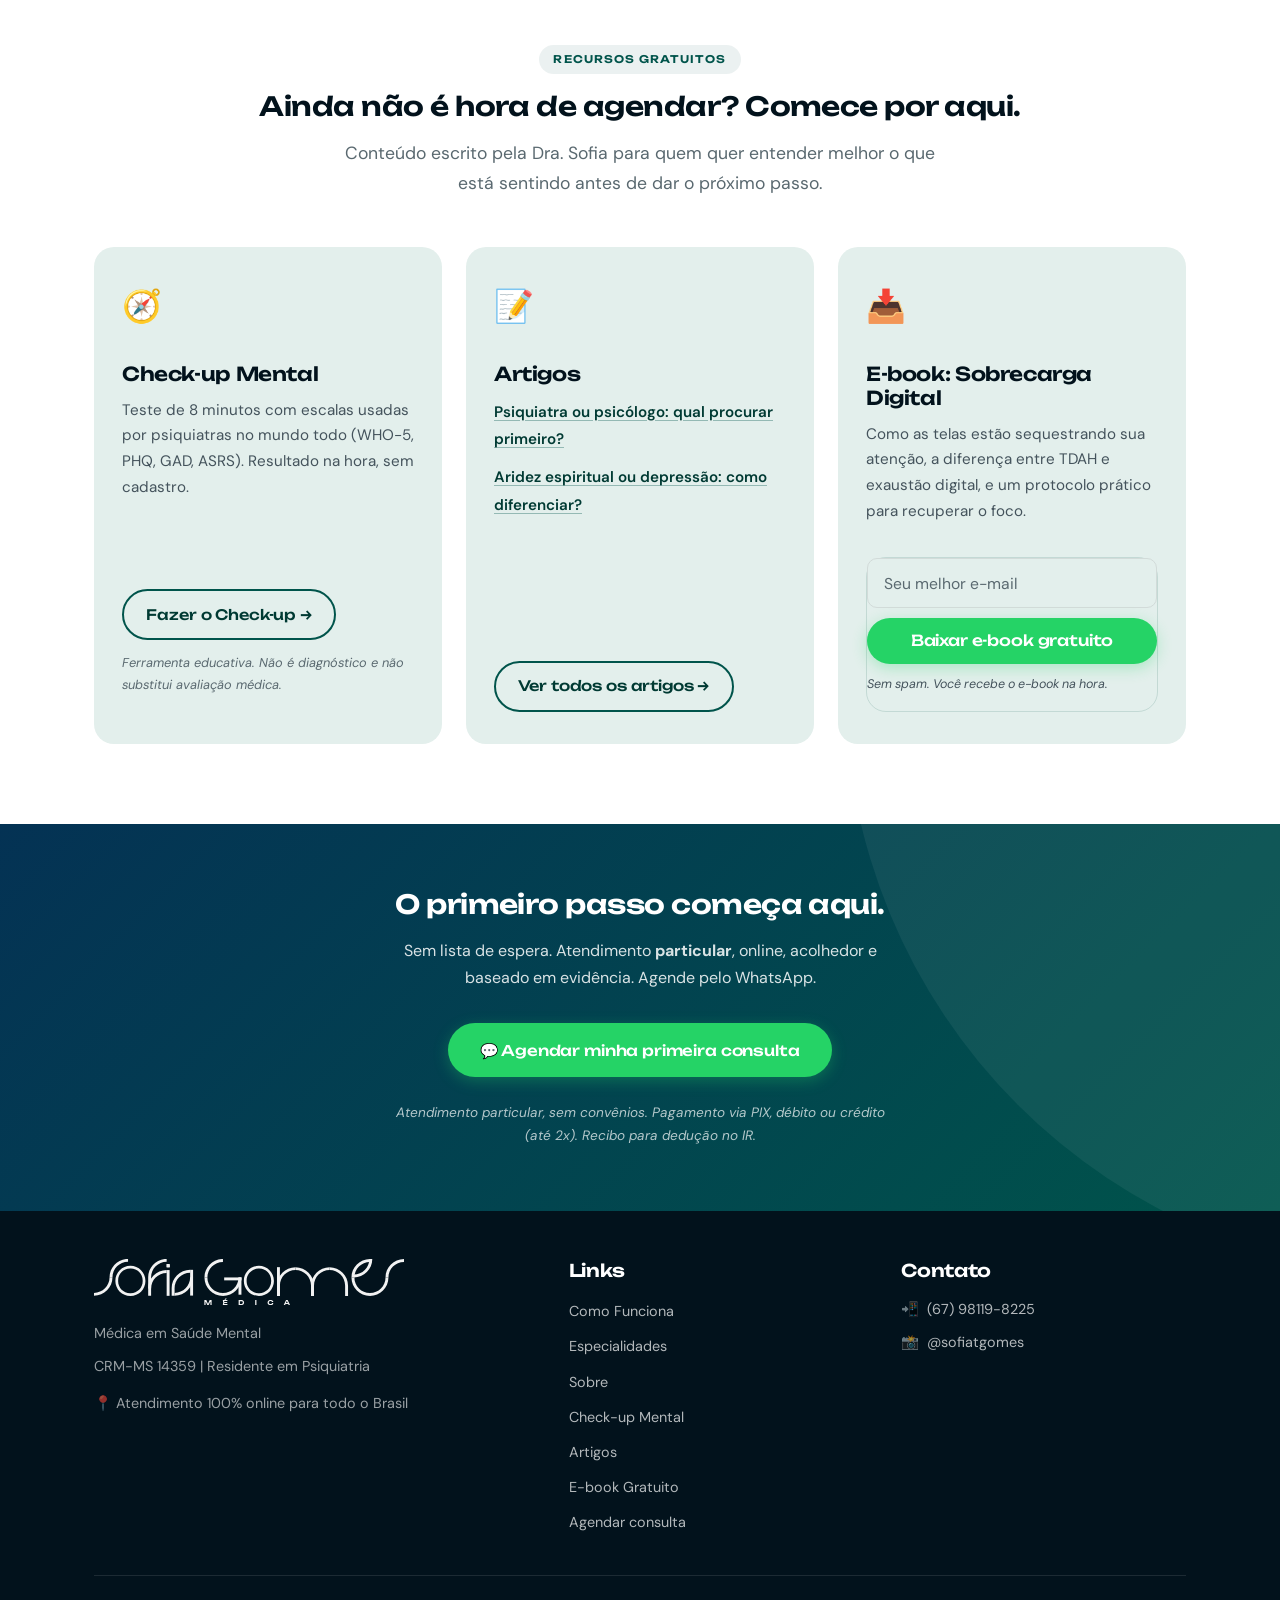
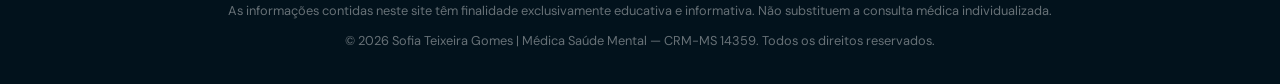
==== commit 95ae870d: "cro: pré-triagem antes do WhatsApp e ajustes de texto Os botões de agendar agora abrem três pergunta" ====
--- a/index.html
+++ b/index.html
@@ -174,7 +174,7 @@
         <div class="btn-group">
           <a href="https://wa.me/5567981198225?text=Ol%C3%A1!%20Vim%20pelo%20site%20e%20gostaria%20de%20agendar%20uma%20primeira%20consulta." class="btn btn-primary" target="_blank">💬 Agendar minha primeira consulta</a>
         </div>
-        <p class="hero-cta-note">Resposta em poucos minutos, no horário comercial · Sem compromisso</p>
+        <p class="hero-cta-note">Três perguntas rápidas e você fala com a equipe · Resposta em poucos minutos, no horário comercial</p>
         <a href="#como-funciona" class="hero-link">Como funciona o atendimento ↓</a>
         <ul class="hero-trust" aria-label="Informações do atendimento">
           <li><span>🩺</span> CRM-MS 14359</li>
@@ -201,7 +201,7 @@
           <div class="step-icon">📱</div>
           <div class="step-number">Passo 1</div>
           <h3>Entre em contato pelo WhatsApp</h3>
-          <p>Você fala com a equipe de agendamento, que responde em poucos minutos no horário comercial. Sem formulários: ela encontra o horário certo para você.</p>
+          <p>Você responde três perguntas rápidas e já fala com a equipe de agendamento, que retorna em poucos minutos no horário comercial com os horários disponíveis e o valor.</p>
         </div>
         <div class="step-card">
           <div class="step-icon">💻</div>
--- a/css/style.css
+++ b/css/style.css
@@ -1610,3 +1610,77 @@
 @media (max-width: 400px) {
   .hero-trust { grid-template-columns: 1fr; }
 }
+
+/* --- Pré-triagem antes do WhatsApp --- */
+.triagem {
+  width: min(92vw, 460px);
+  max-height: 90vh;
+  margin: auto;
+  padding: 0;
+  border: none;
+  border-radius: var(--radius-lg);
+  background: var(--white);
+  color: var(--text-dark);
+  box-shadow: var(--shadow-lg);
+  overflow-y: auto;
+}
+.triagem::backdrop { background: rgba(2,18,28,0.55); }
+.triagem-caixa { position: relative; padding: 2rem 1.6rem 1.6rem; }
+.triagem-fechar {
+  position: absolute;
+  top: 0.6rem;
+  right: 0.8rem;
+  width: 2.4rem;
+  height: 2.4rem;
+  border: none;
+  background: none;
+  font-size: 1.6rem;
+  line-height: 1;
+  color: var(--text-light);
+  cursor: pointer;
+}
+.triagem-progresso {
+  font-size: 0.78rem;
+  letter-spacing: 0.06em;
+  text-transform: uppercase;
+  color: var(--brand);
+  margin-bottom: 0.5rem;
+}
+.triagem-pergunta { font-size: 1.15rem; line-height: 1.35; margin-bottom: 1.2rem; }
+.triagem-opcoes { display: grid; gap: 0.6rem; }
+.triagem-opcao {
+  width: 100%;
+  padding: 0.9rem 1.1rem;
+  border: 1.5px solid var(--cream-dark);
+  border-radius: var(--radius);
+  background: var(--white);
+  font-family: var(--font-body);
+  font-size: 1rem;
+  text-align: left;
+  color: var(--text-dark);
+  cursor: pointer;
+  transition: border-color var(--transition), background var(--transition);
+}
+.triagem-opcao:hover,
+.triagem-opcao:focus-visible { border-color: var(--brand); background: var(--verde-veu); outline: none; }
+.triagem-mensagem {
+  white-space: pre-line;
+  padding: 0.9rem 1.1rem;
+  margin-bottom: 1.2rem;
+  border-radius: var(--radius);
+  background: var(--verde-veu);
+  font-size: 0.95rem;
+  color: var(--text-medium);
+}
+.triagem-enviar { width: 100%; justify-content: center; }
+.triagem-aviso { margin-top: 0.9rem; font-size: 0.82rem; color: var(--text-light); text-align: center; }
+.triagem-voltar {
+  margin-top: 1.2rem;
+  padding: 0.3rem 0;
+  border: none;
+  background: none;
+  font-family: var(--font-body);
+  font-size: 0.9rem;
+  color: var(--text-light);
+  cursor: pointer;
+}
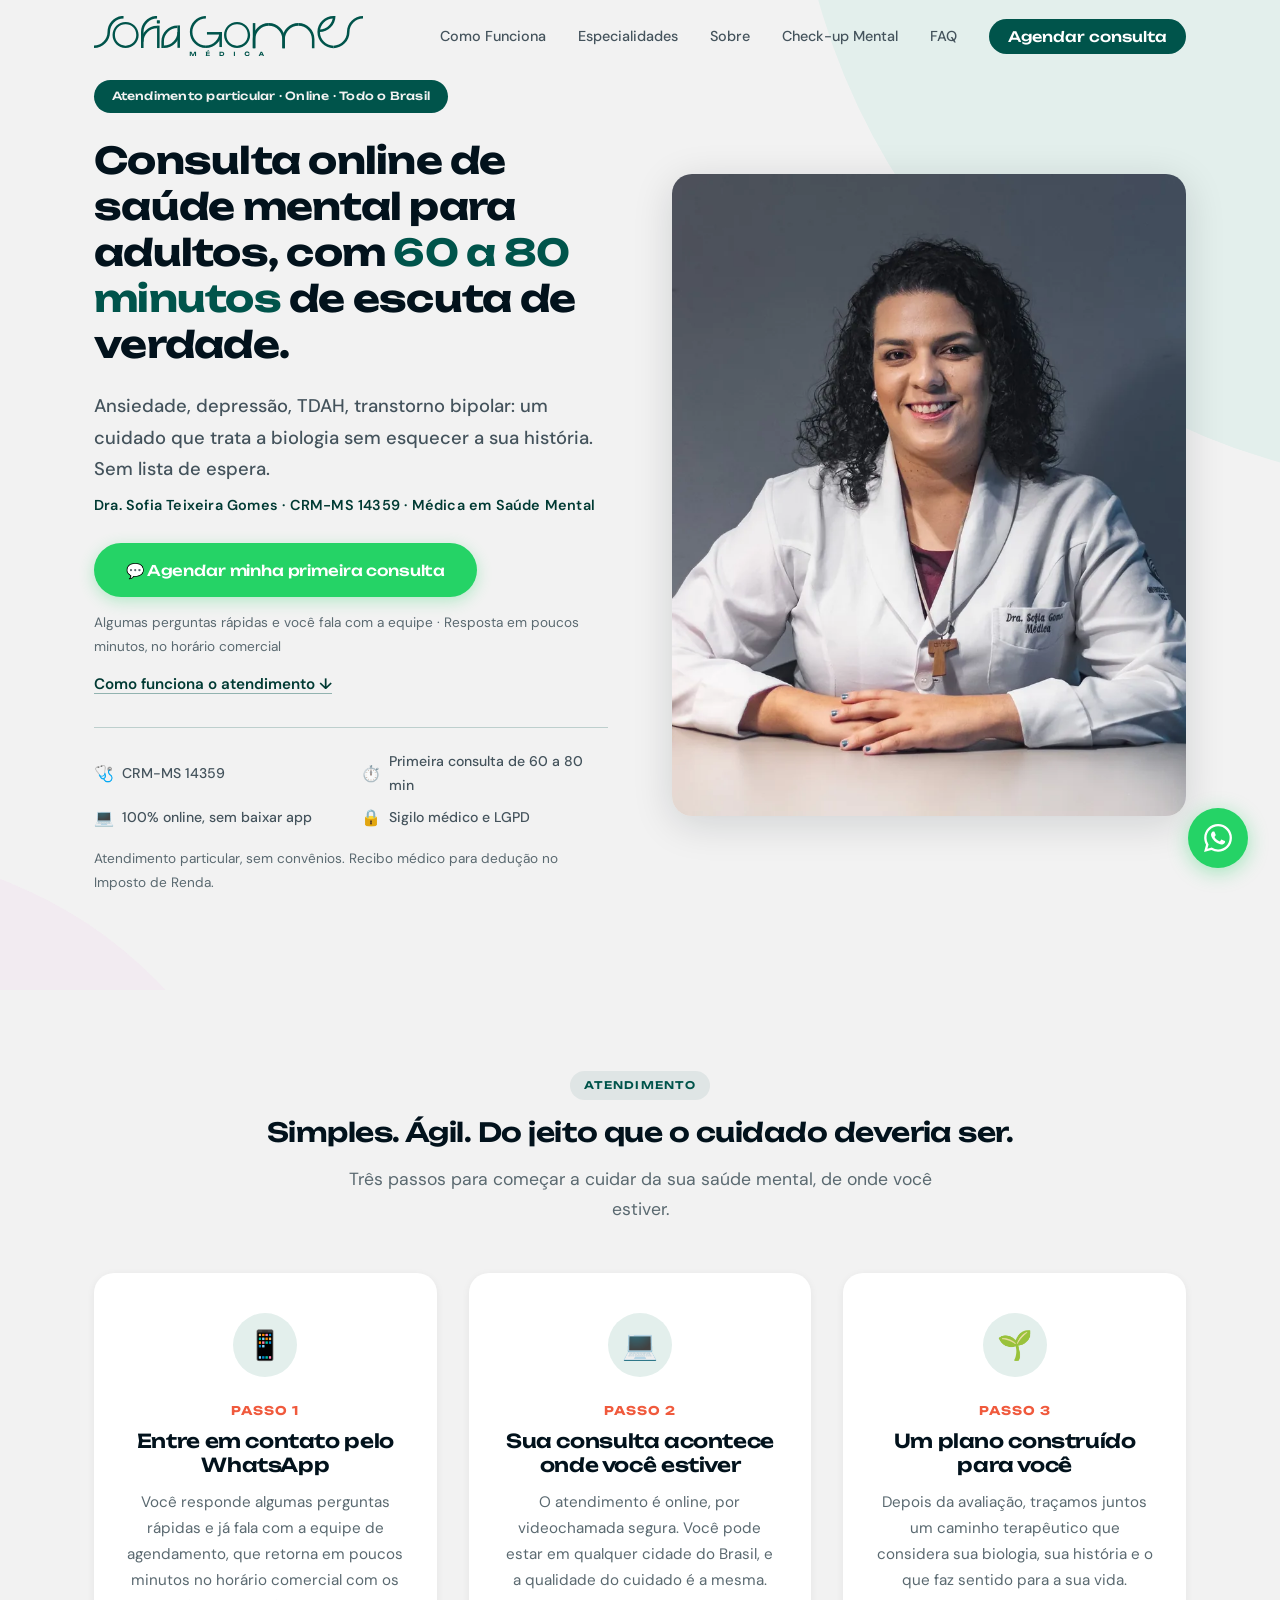
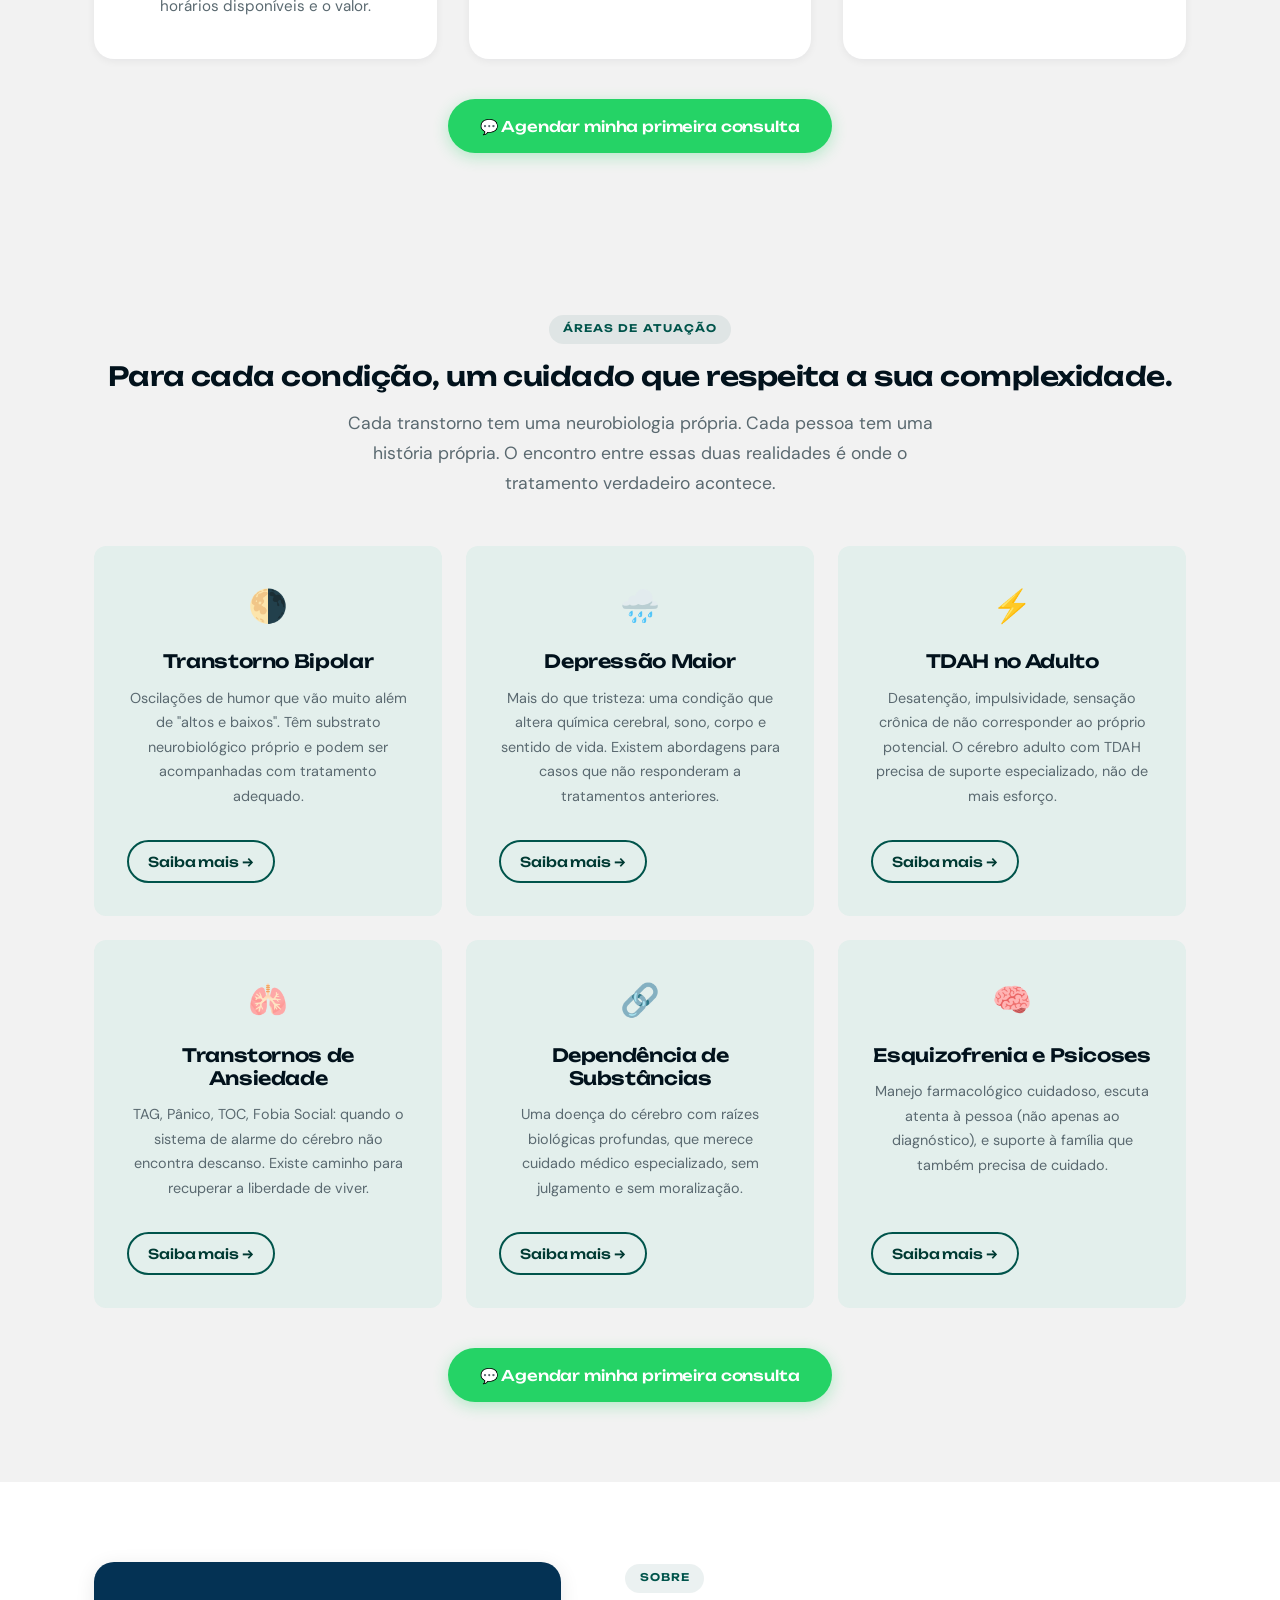
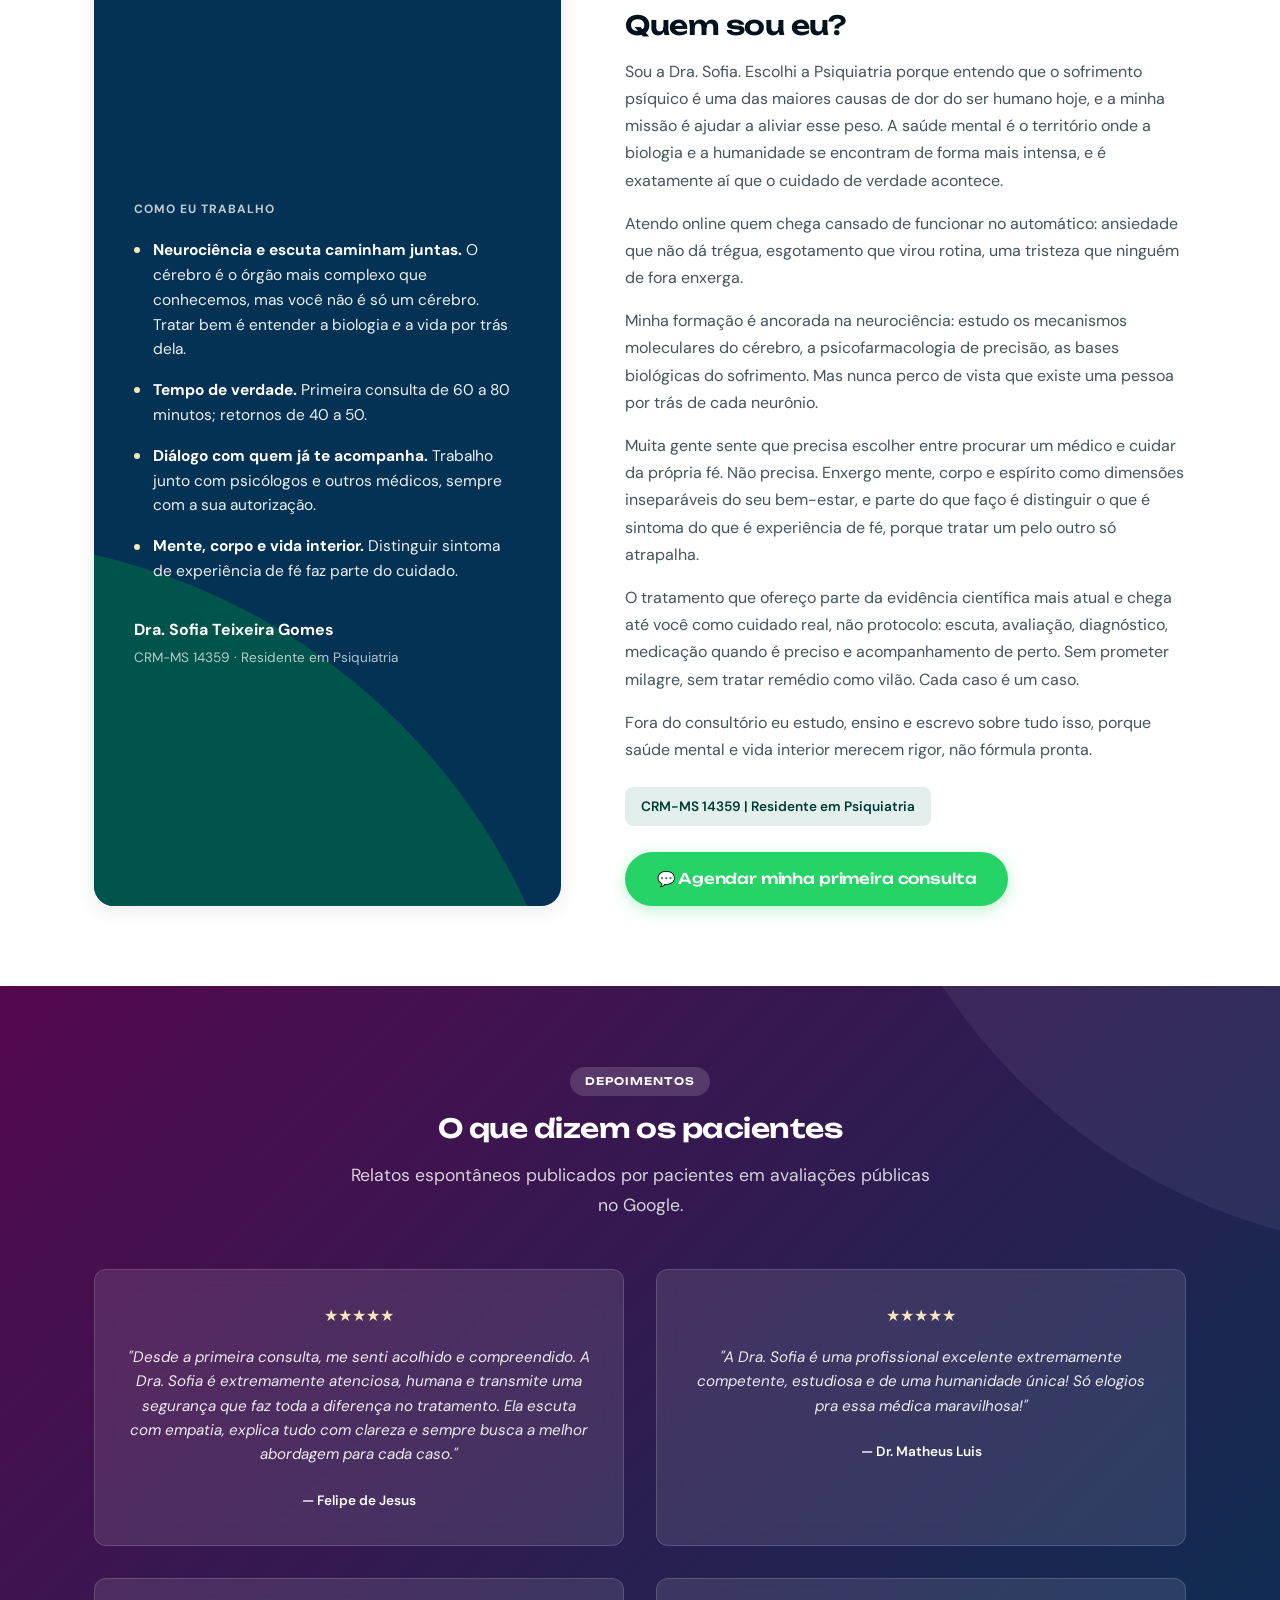
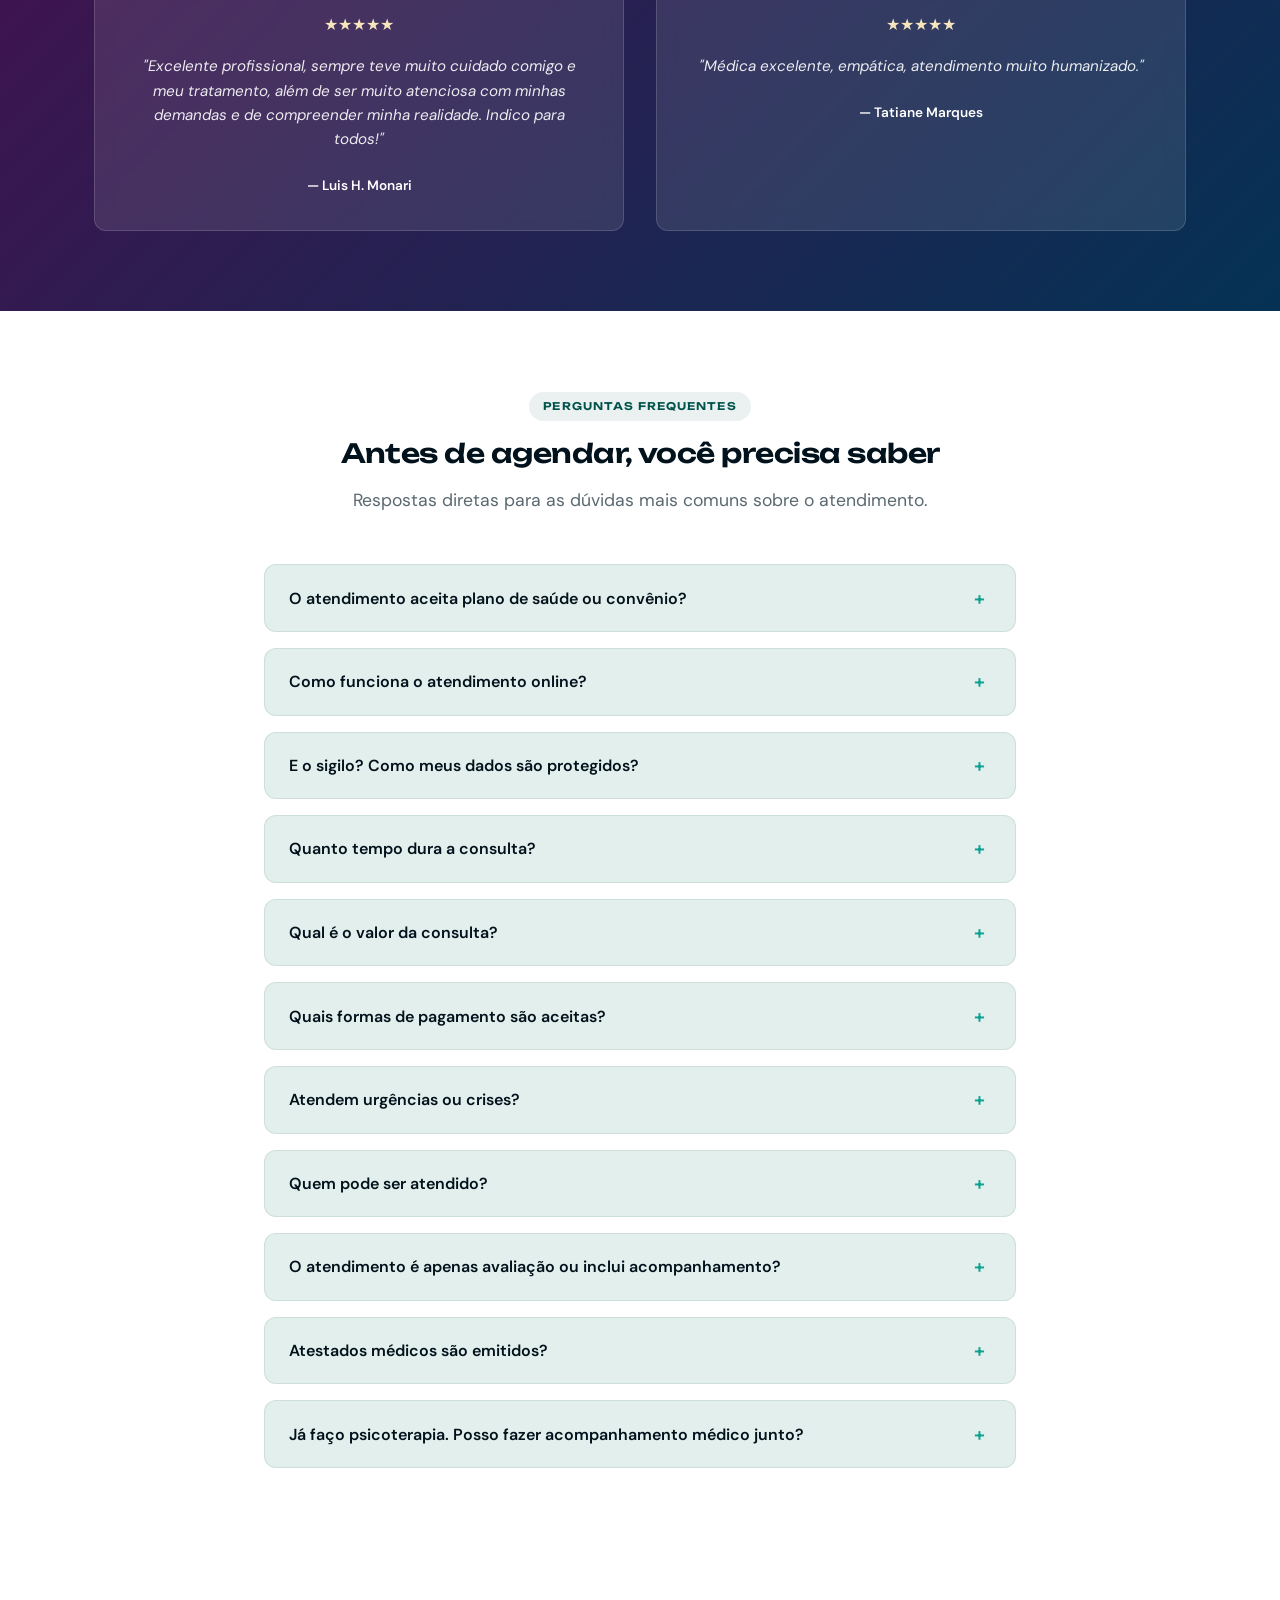
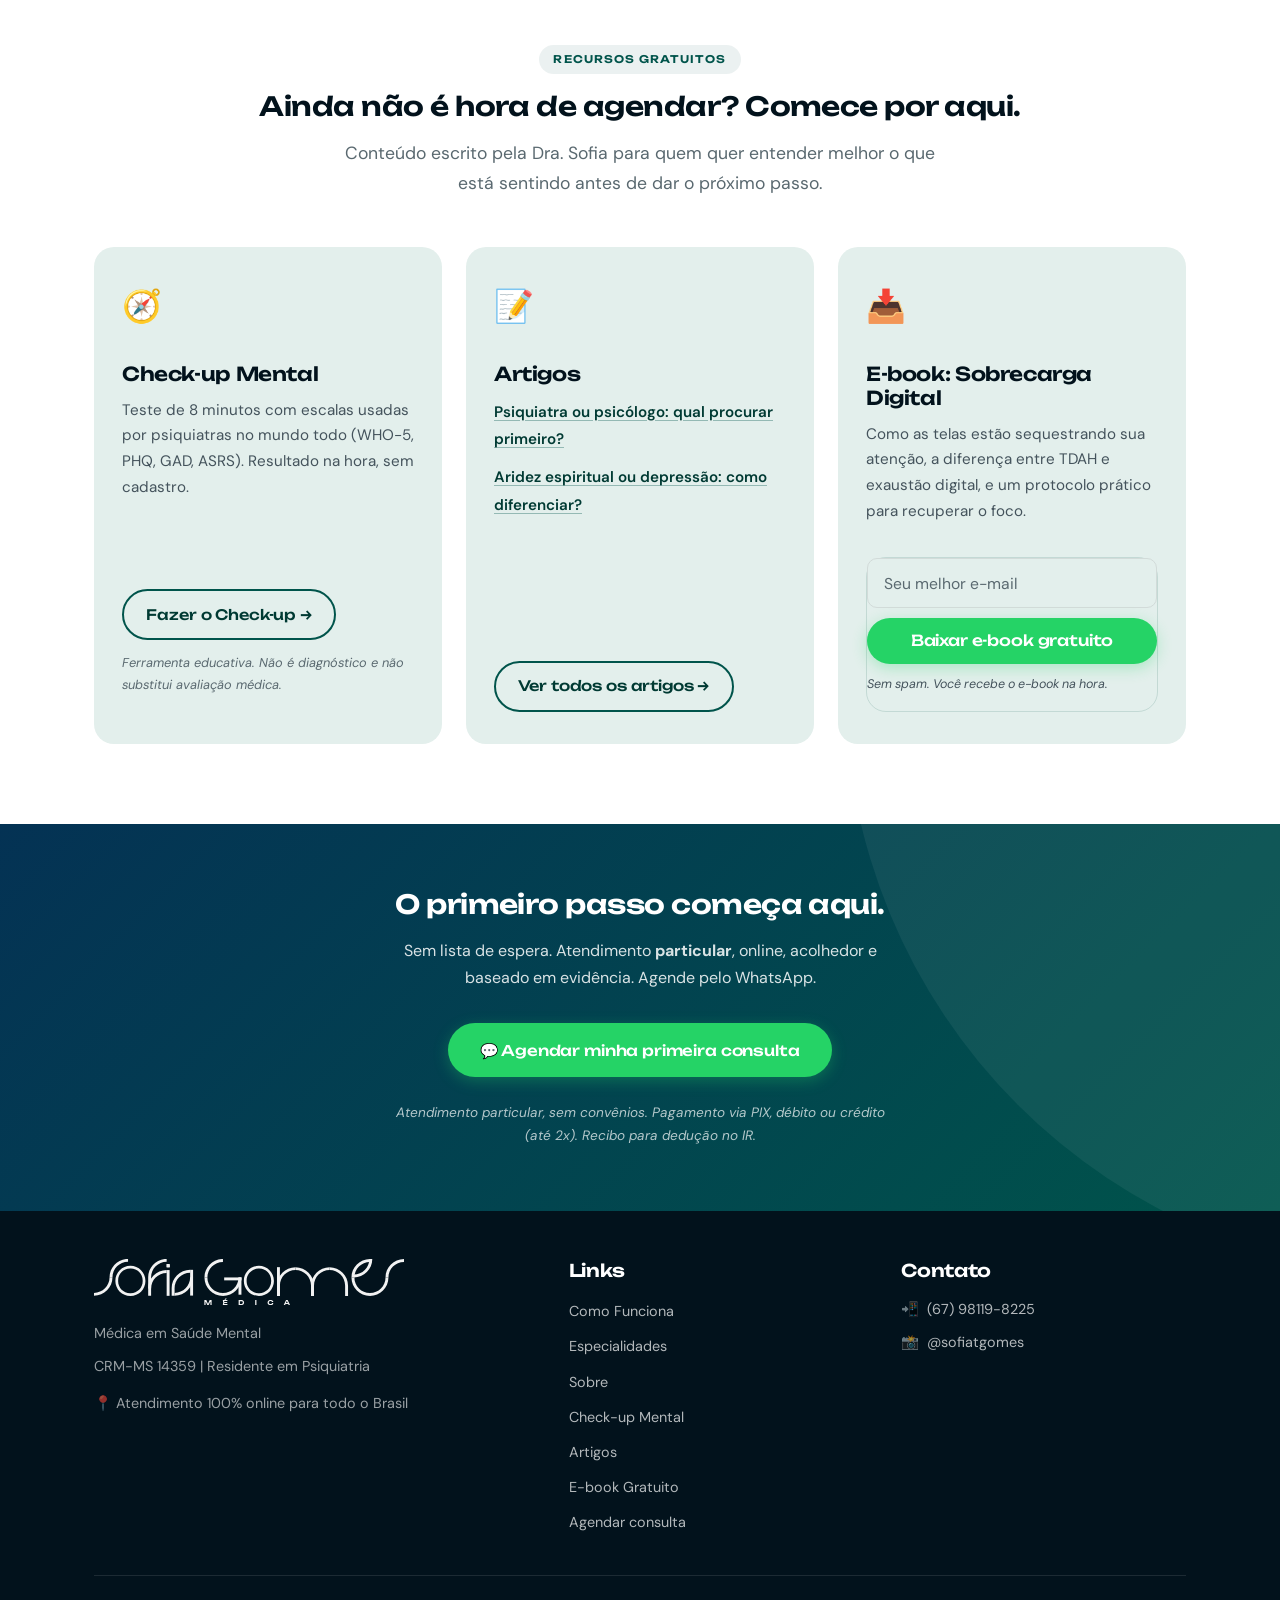
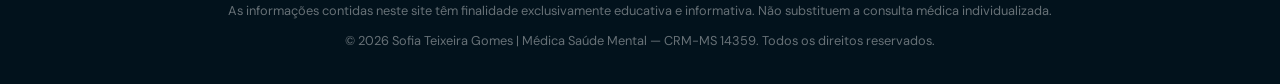
==== commit 054d2e32: "cro: triagem filtra idade, online e particular Quem marca para outra pessoa confirma se ela tem 18 a" ====
--- a/index.html
+++ b/index.html
@@ -174,7 +174,7 @@
         <div class="btn-group">
           <a href="https://wa.me/5567981198225?text=Ol%C3%A1!%20Vim%20pelo%20site%20e%20gostaria%20de%20agendar%20uma%20primeira%20consulta." class="btn btn-primary" target="_blank">💬 Agendar minha primeira consulta</a>
         </div>
-        <p class="hero-cta-note">Três perguntas rápidas e você fala com a equipe · Resposta em poucos minutos, no horário comercial</p>
+        <p class="hero-cta-note">Algumas perguntas rápidas e você fala com a equipe · Resposta em poucos minutos, no horário comercial</p>
         <a href="#como-funciona" class="hero-link">Como funciona o atendimento ↓</a>
         <ul class="hero-trust" aria-label="Informações do atendimento">
           <li><span>🩺</span> CRM-MS 14359</li>
@@ -201,7 +201,7 @@
           <div class="step-icon">📱</div>
           <div class="step-number">Passo 1</div>
           <h3>Entre em contato pelo WhatsApp</h3>
-          <p>Você responde três perguntas rápidas e já fala com a equipe de agendamento, que retorna em poucos minutos no horário comercial com os horários disponíveis e o valor.</p>
+          <p>Você responde algumas perguntas rápidas e já fala com a equipe de agendamento, que retorna em poucos minutos no horário comercial com os horários disponíveis e o valor.</p>
         </div>
         <div class="step-card">
           <div class="step-icon">💻</div>
